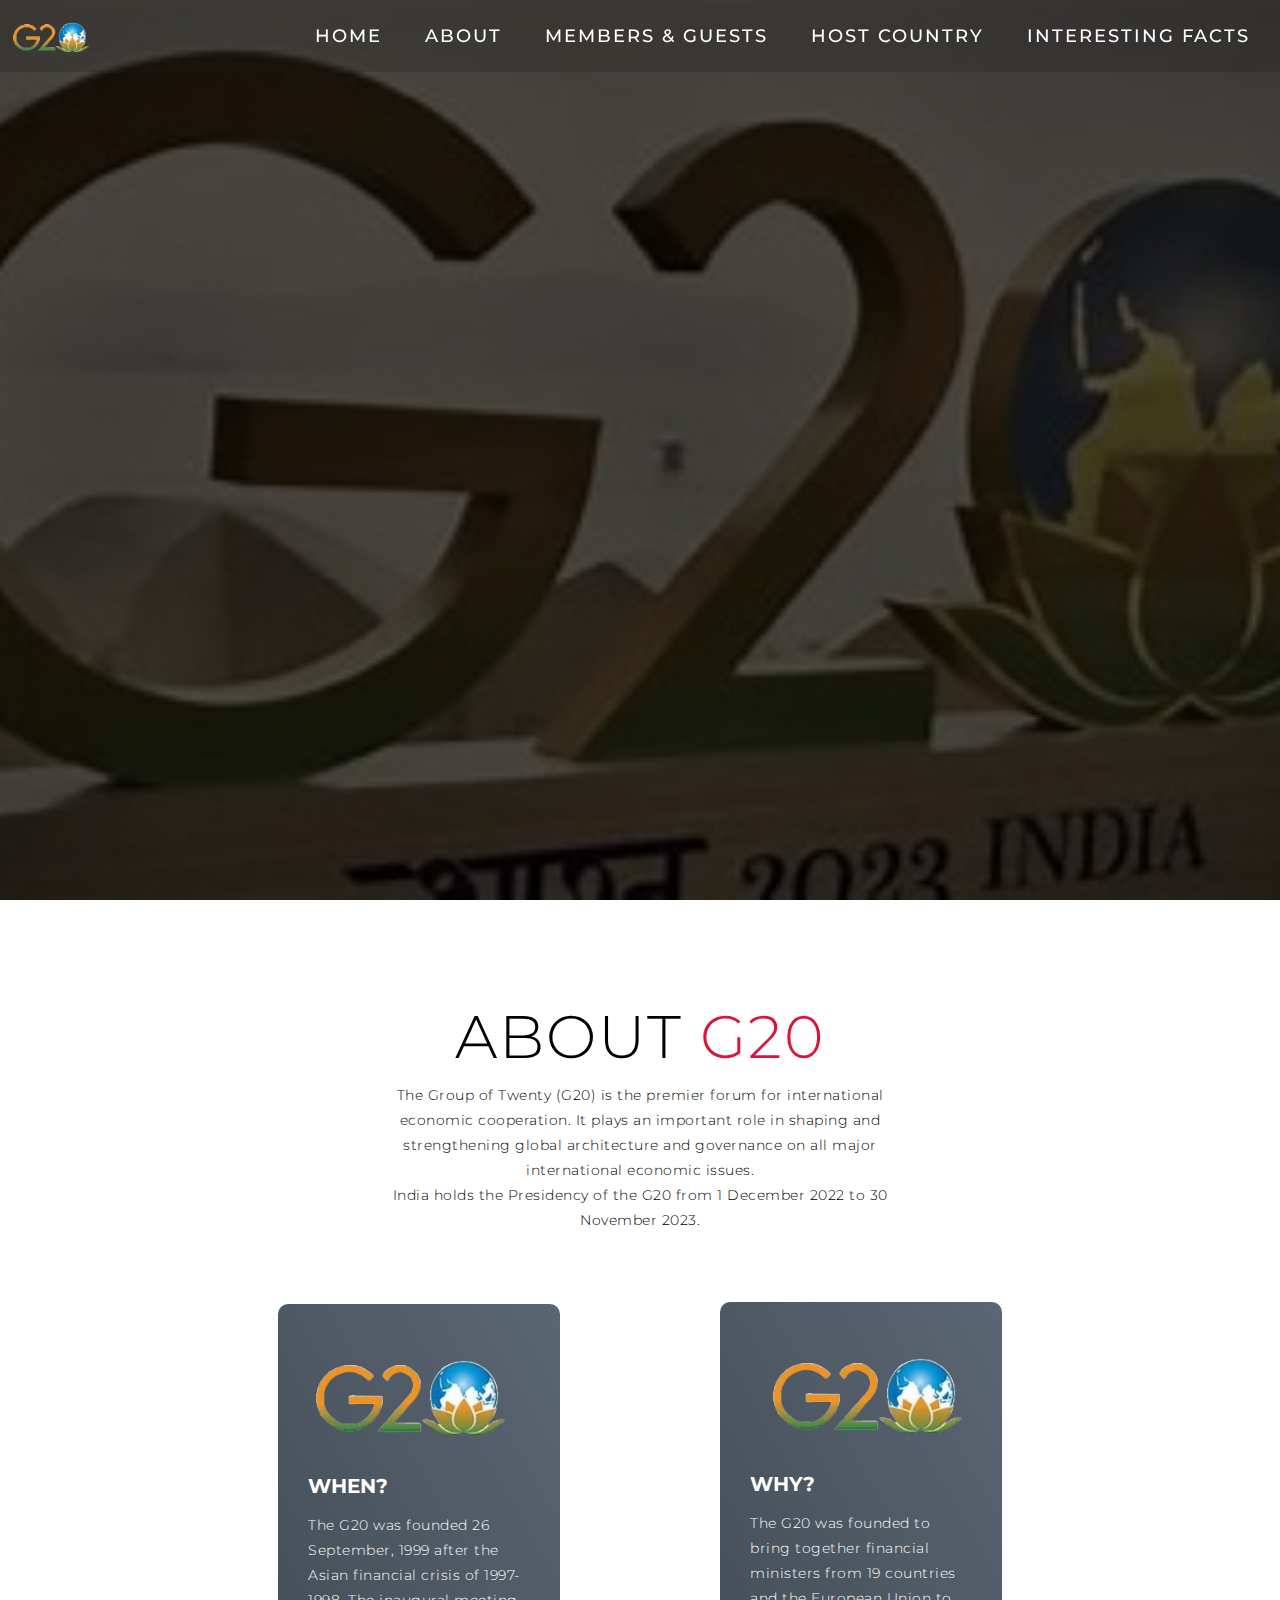
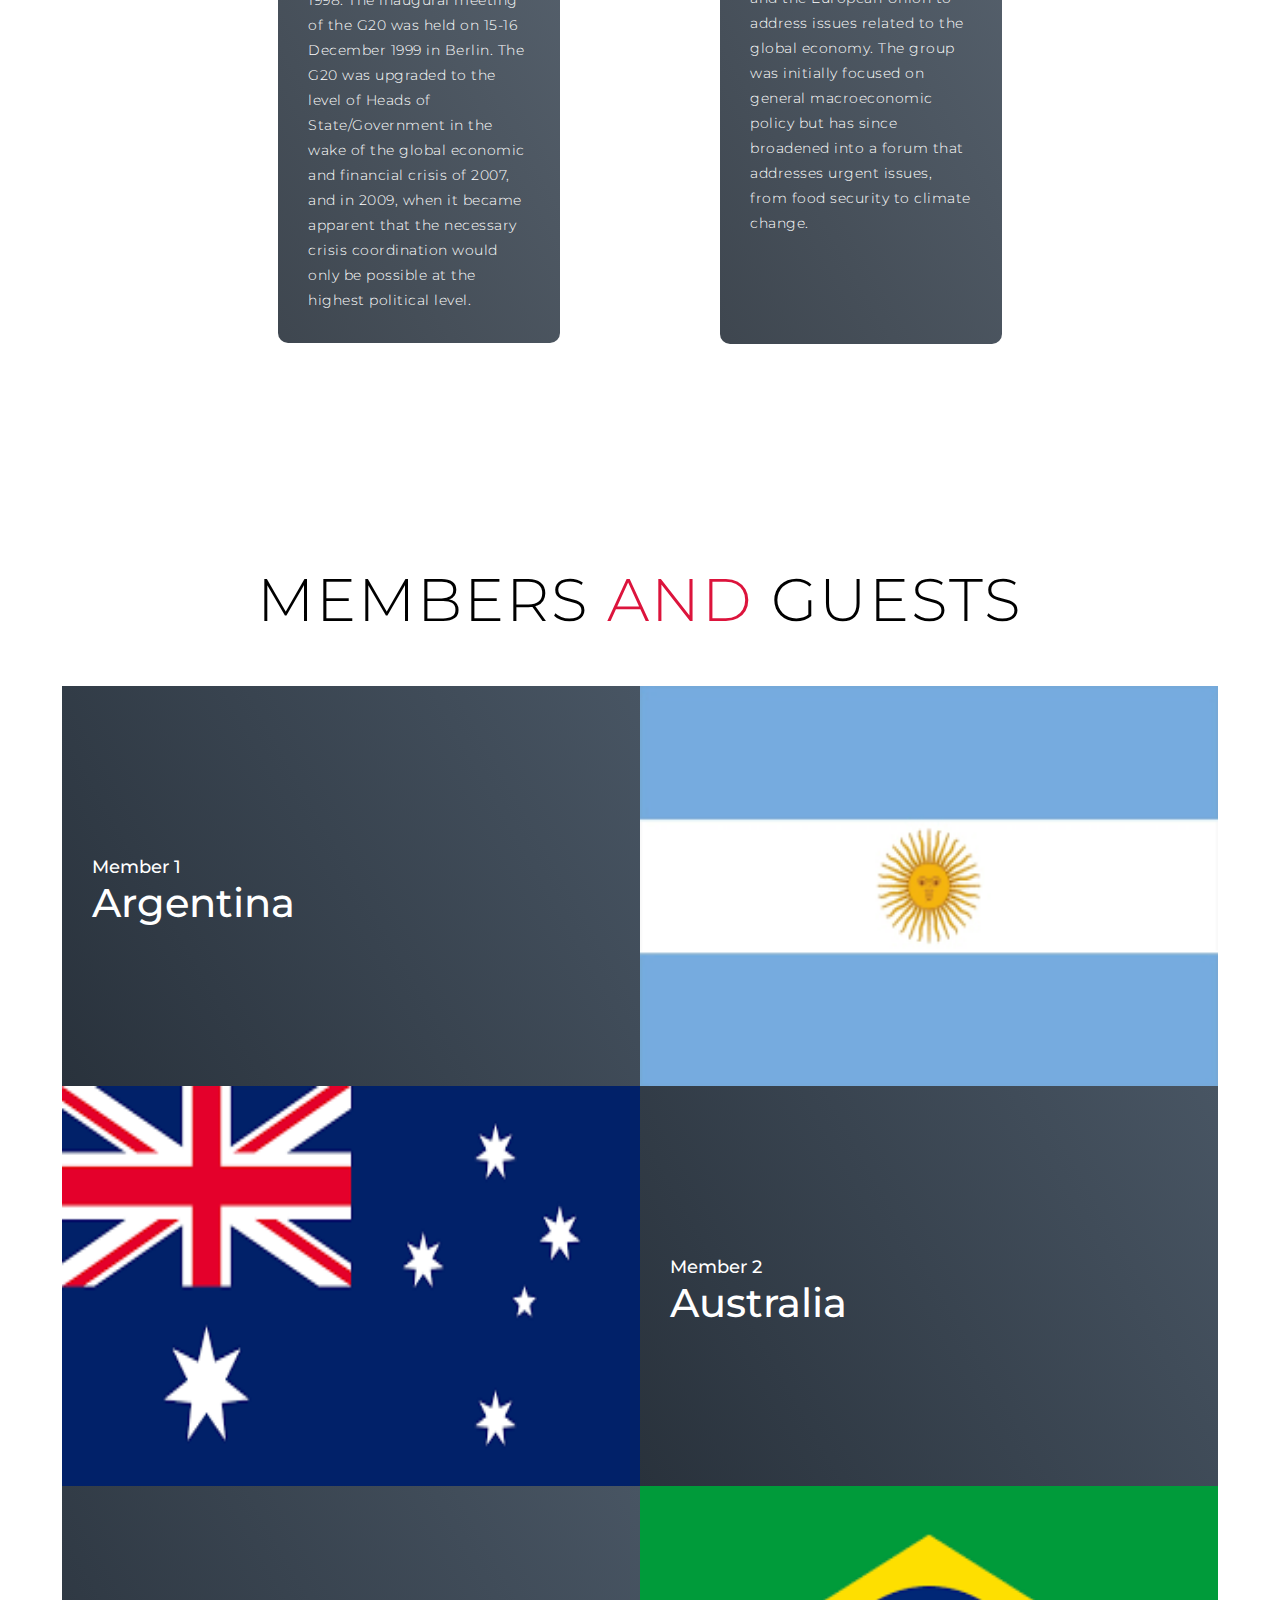
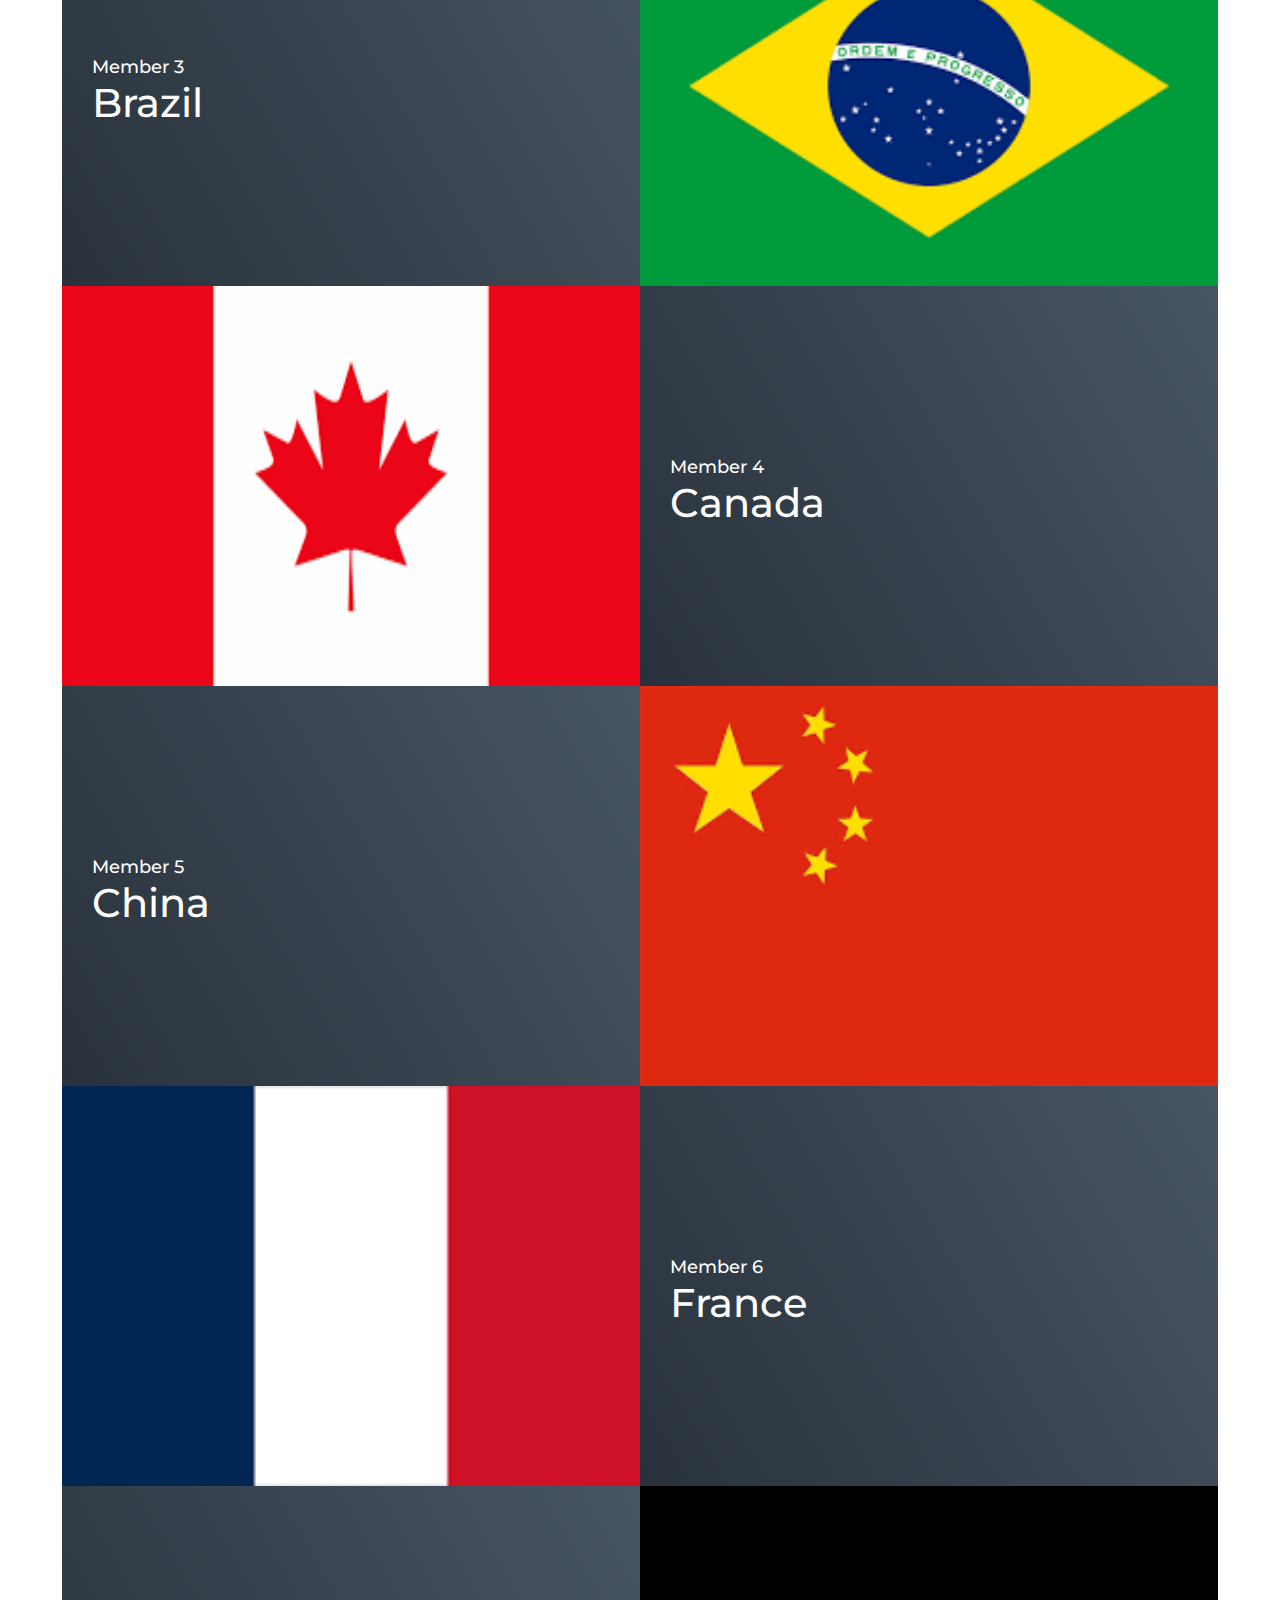
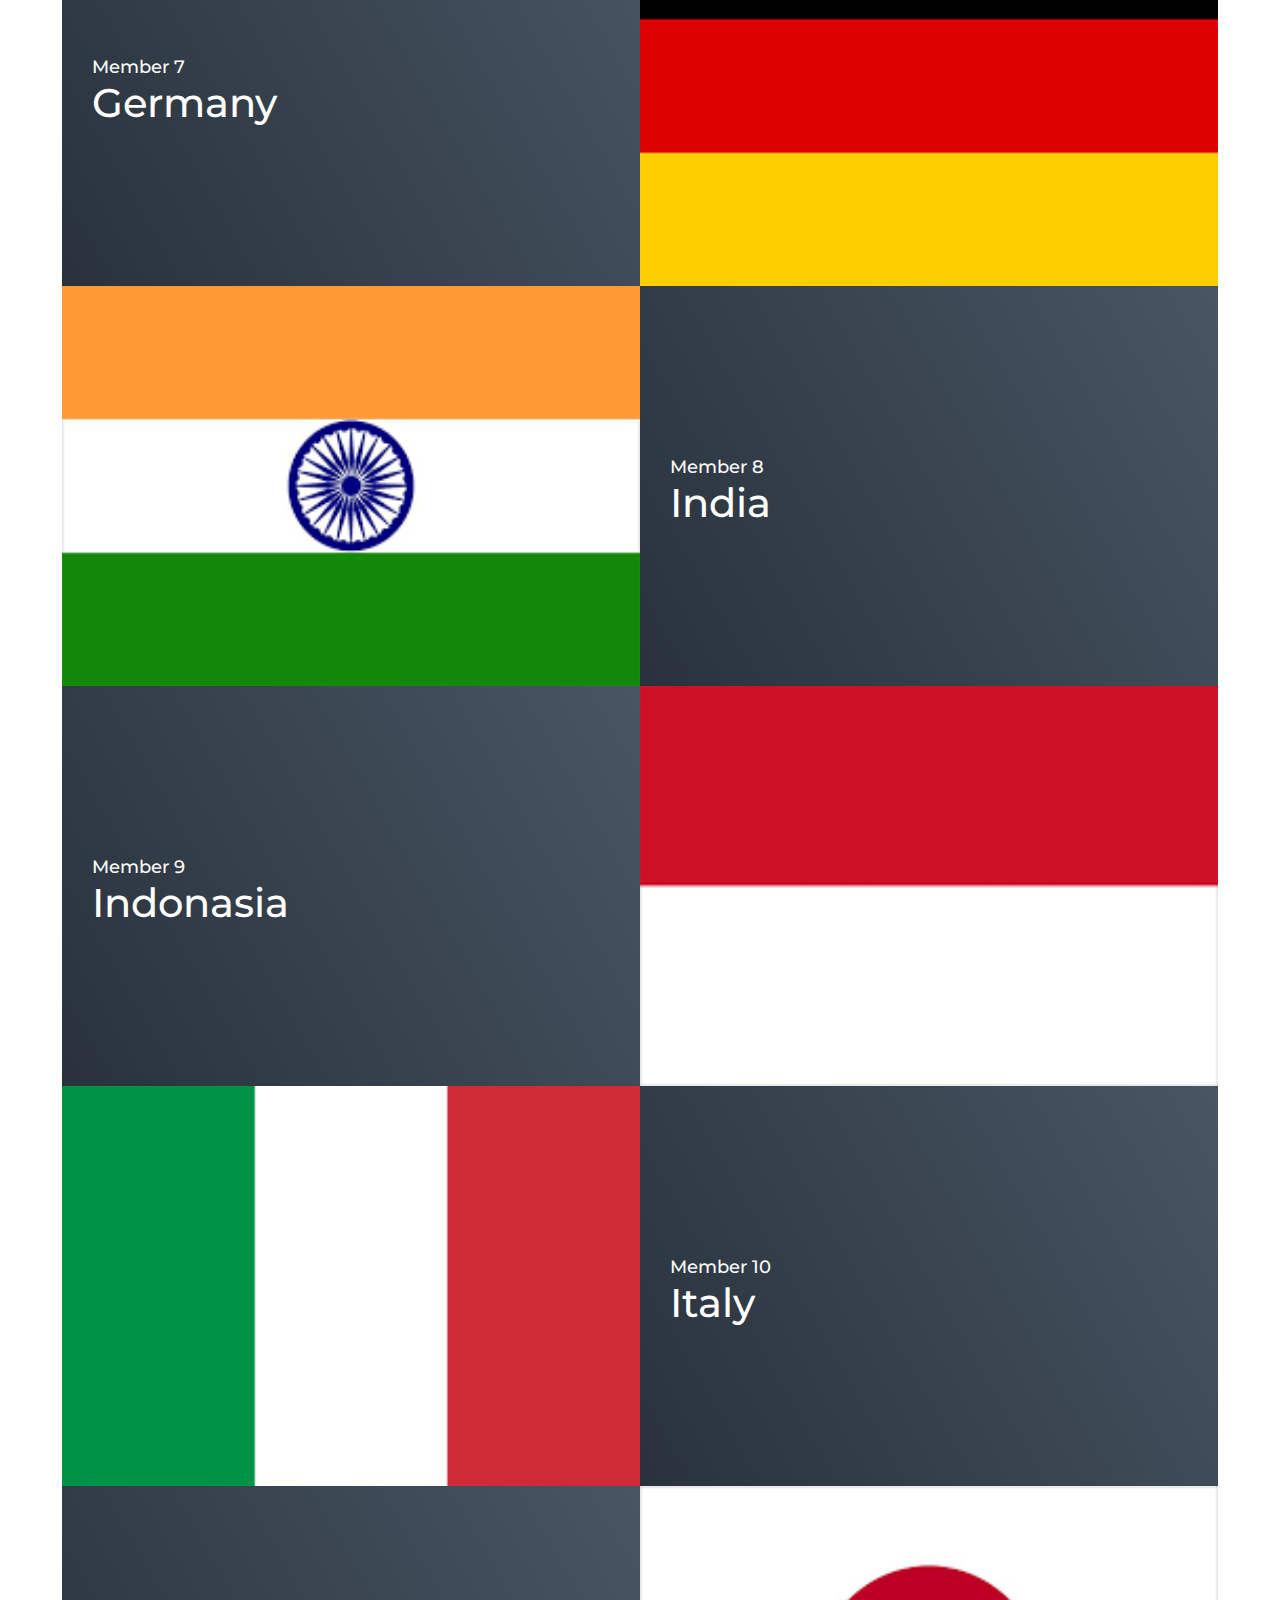
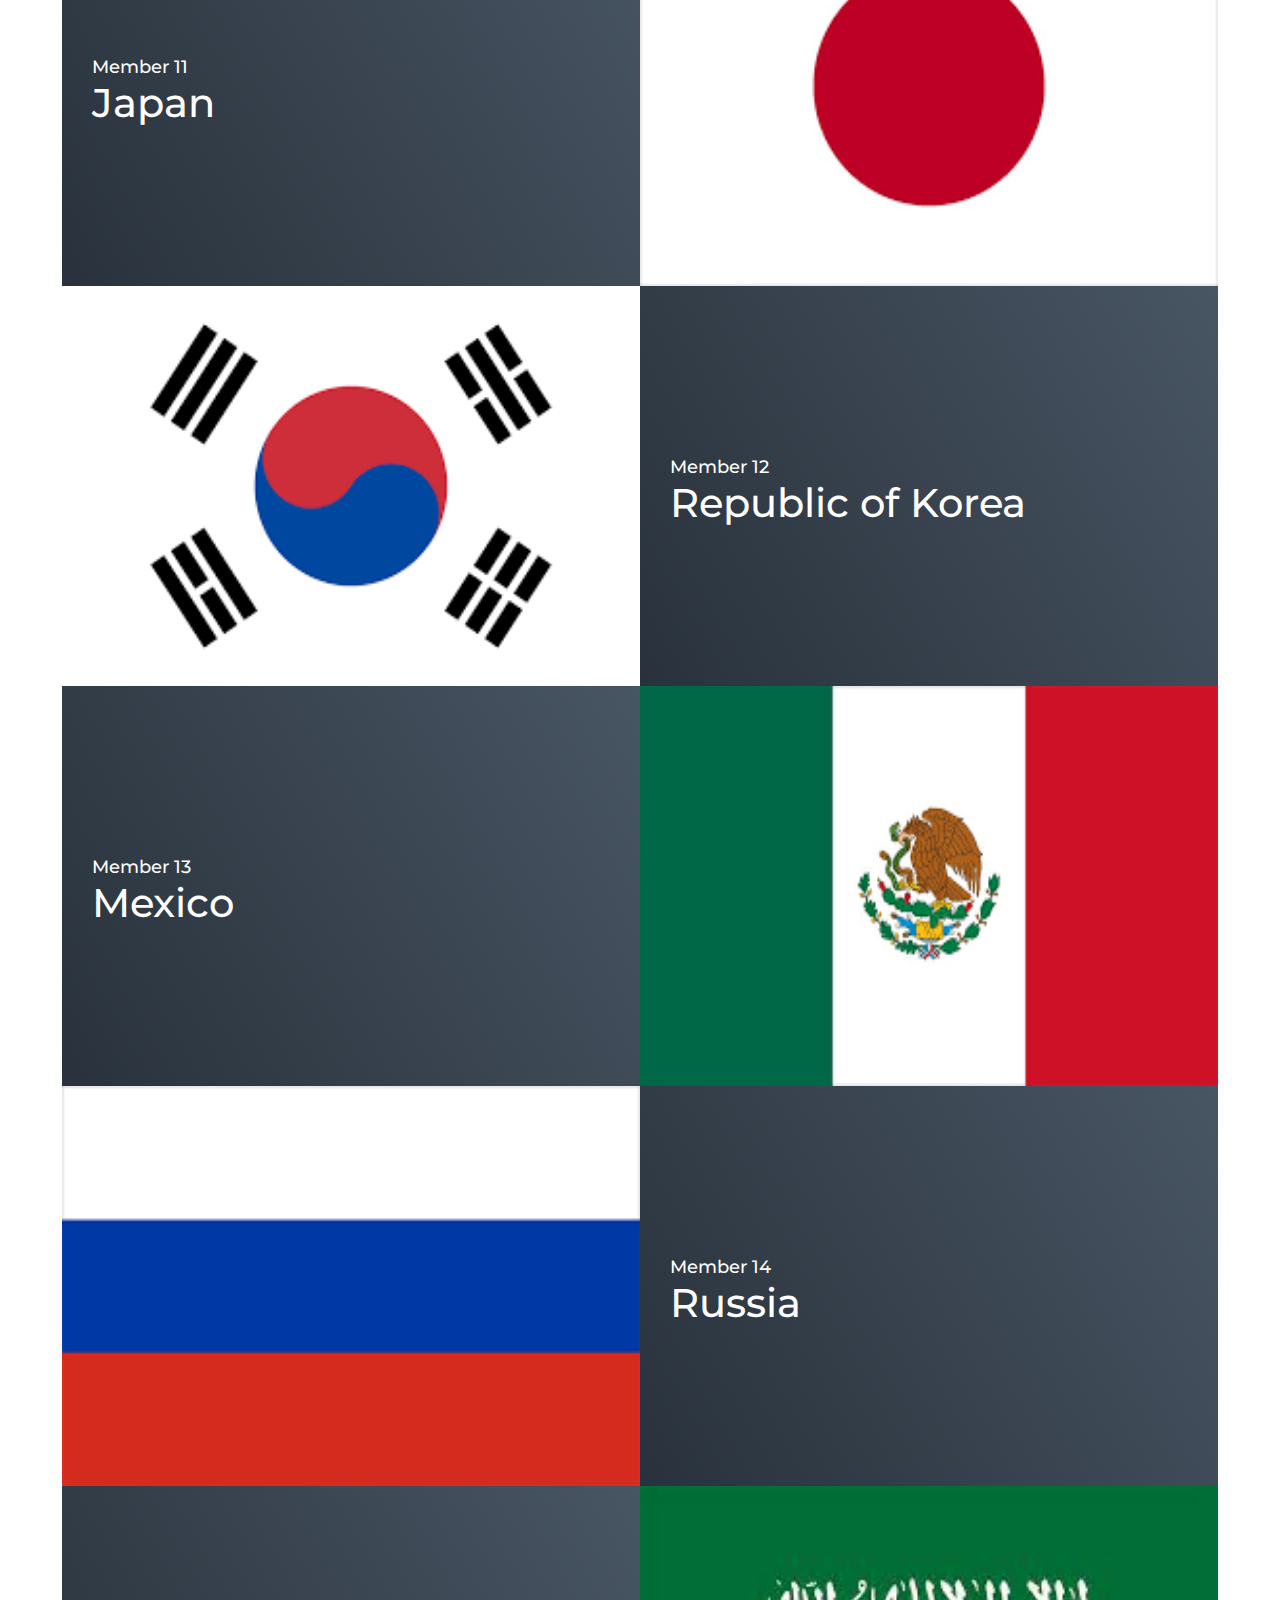
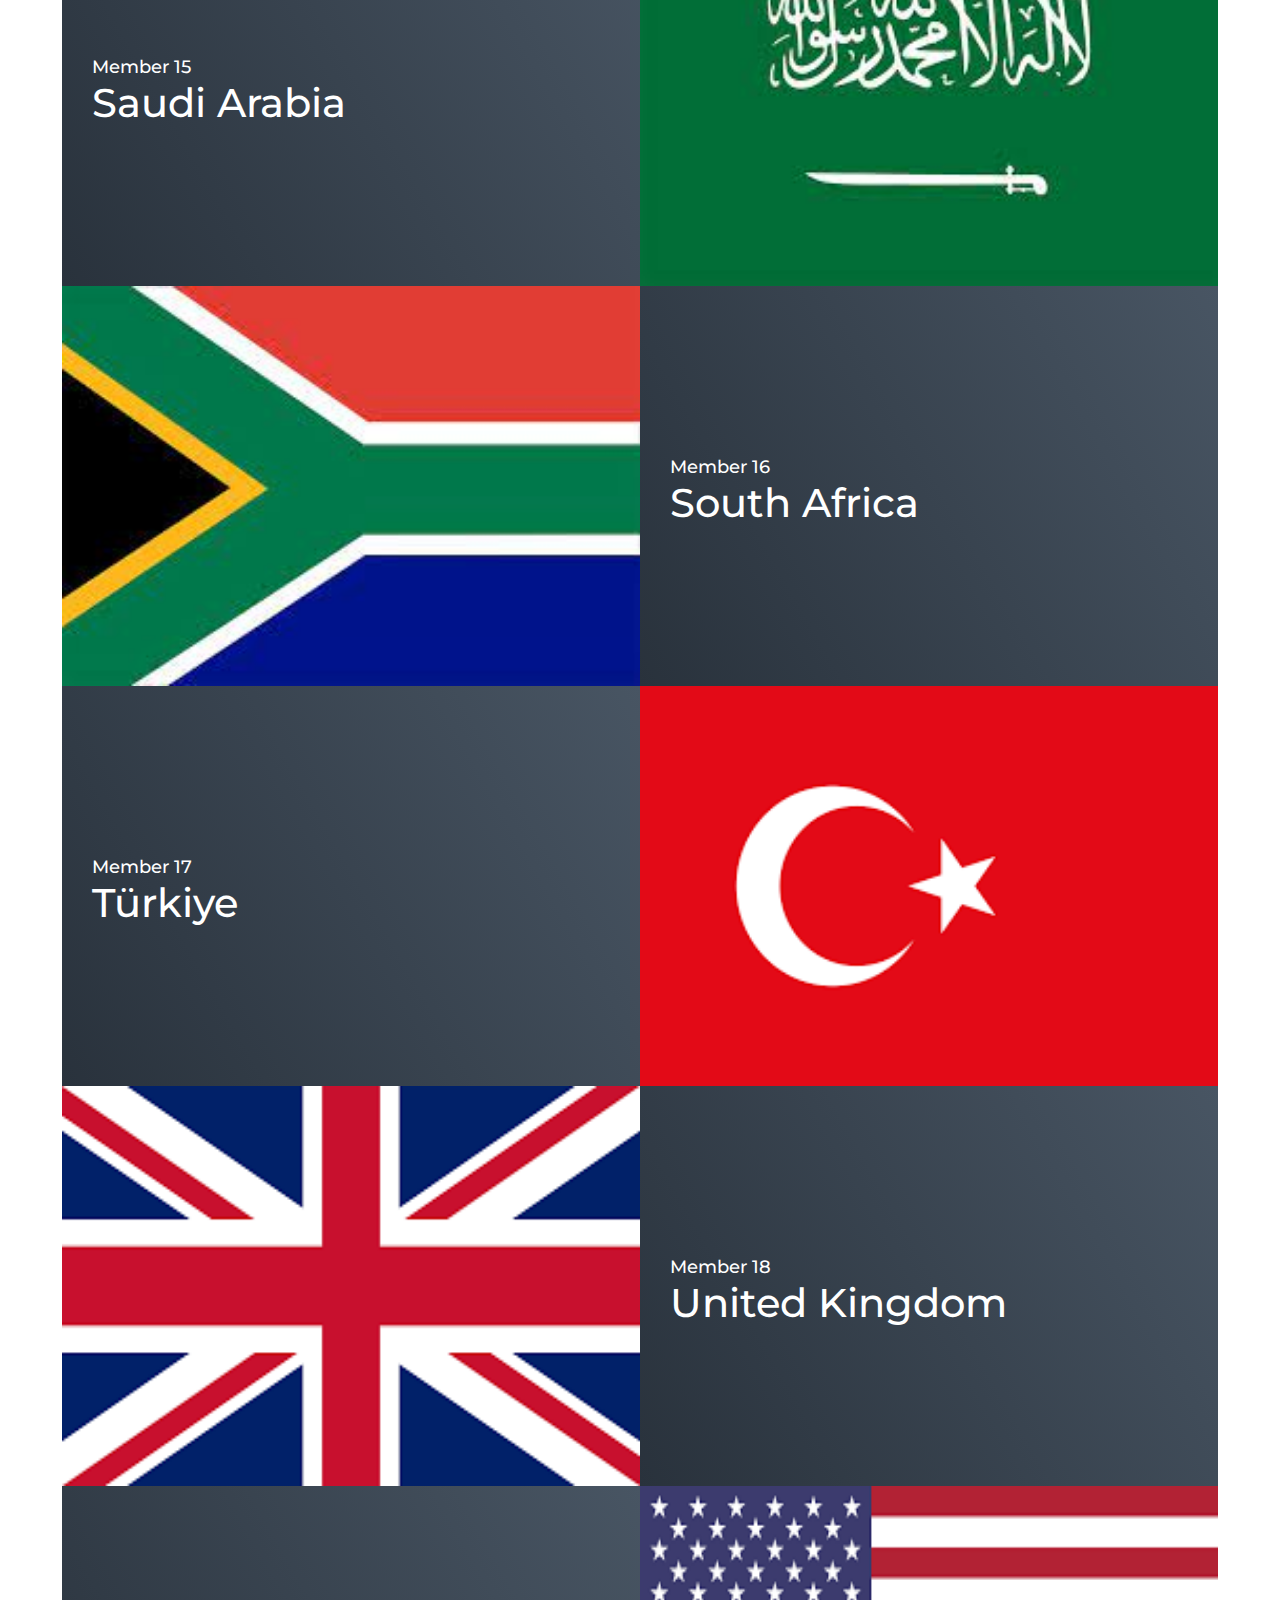
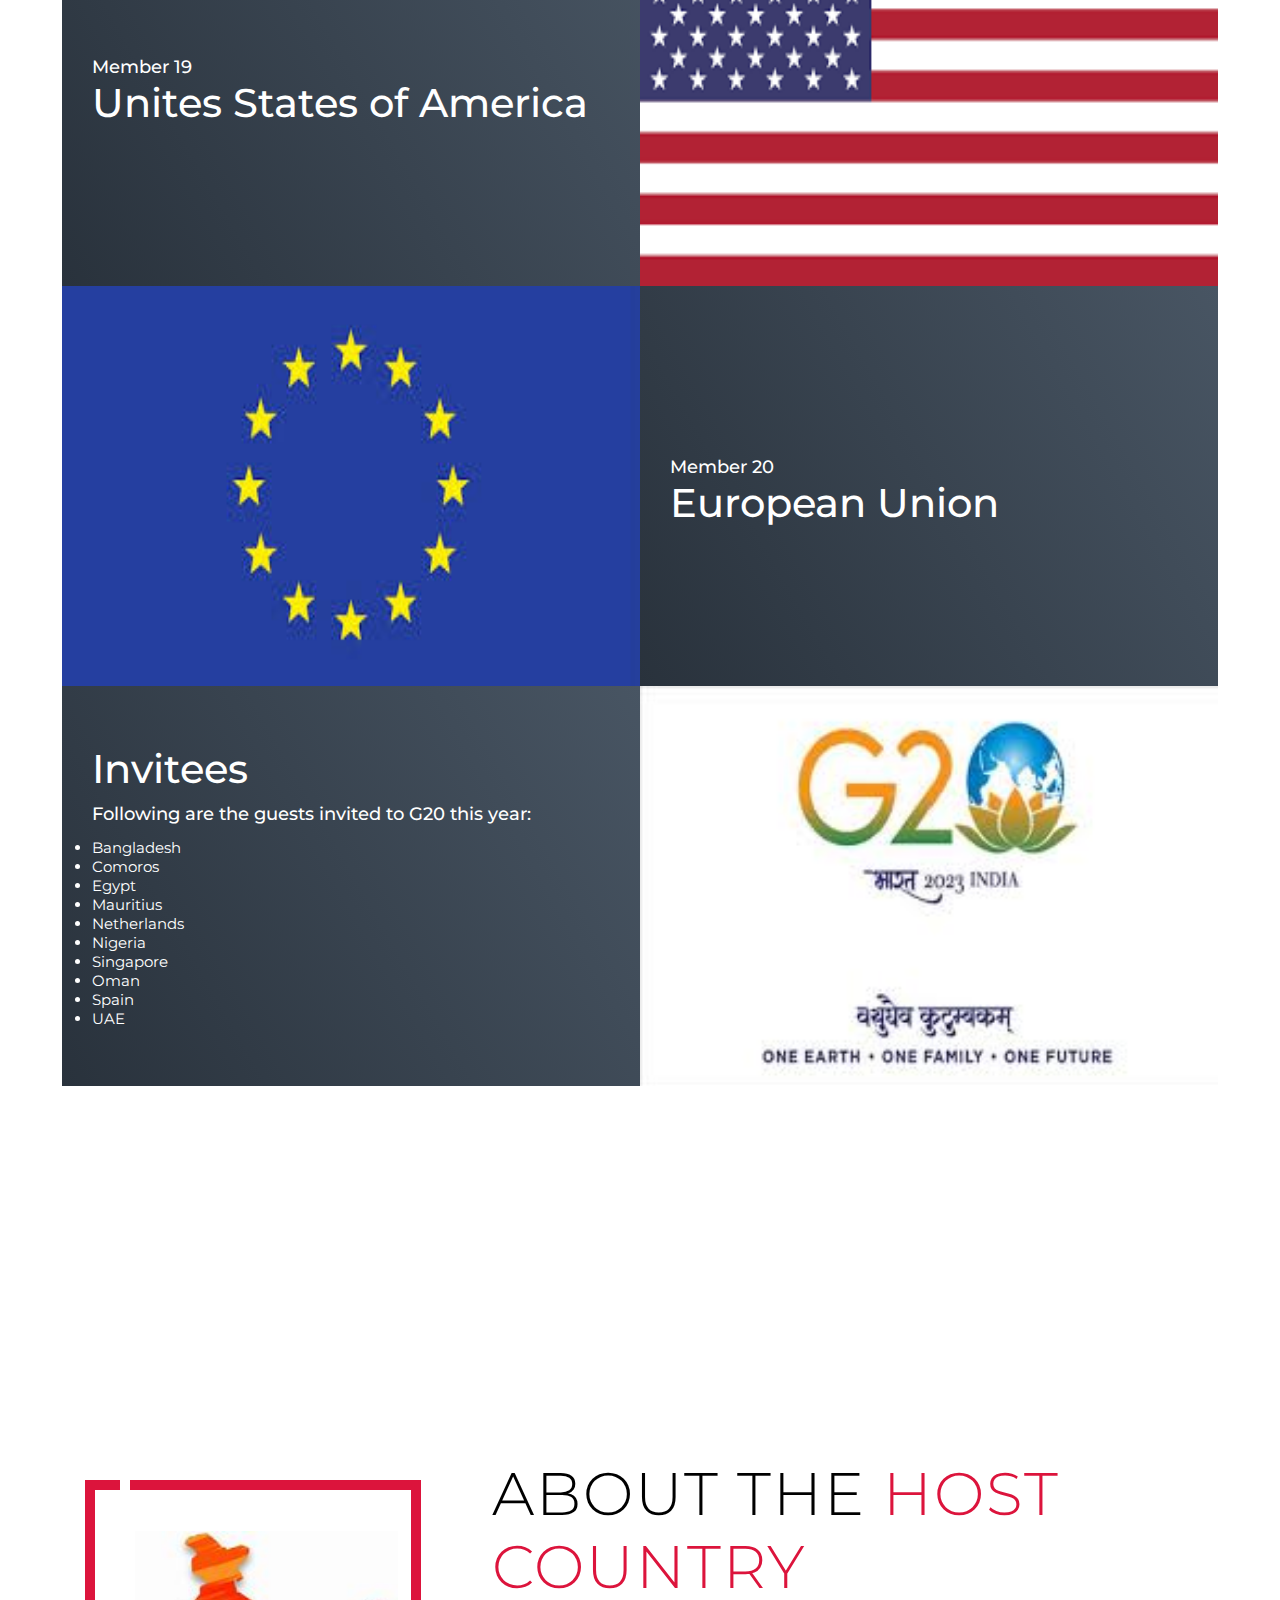
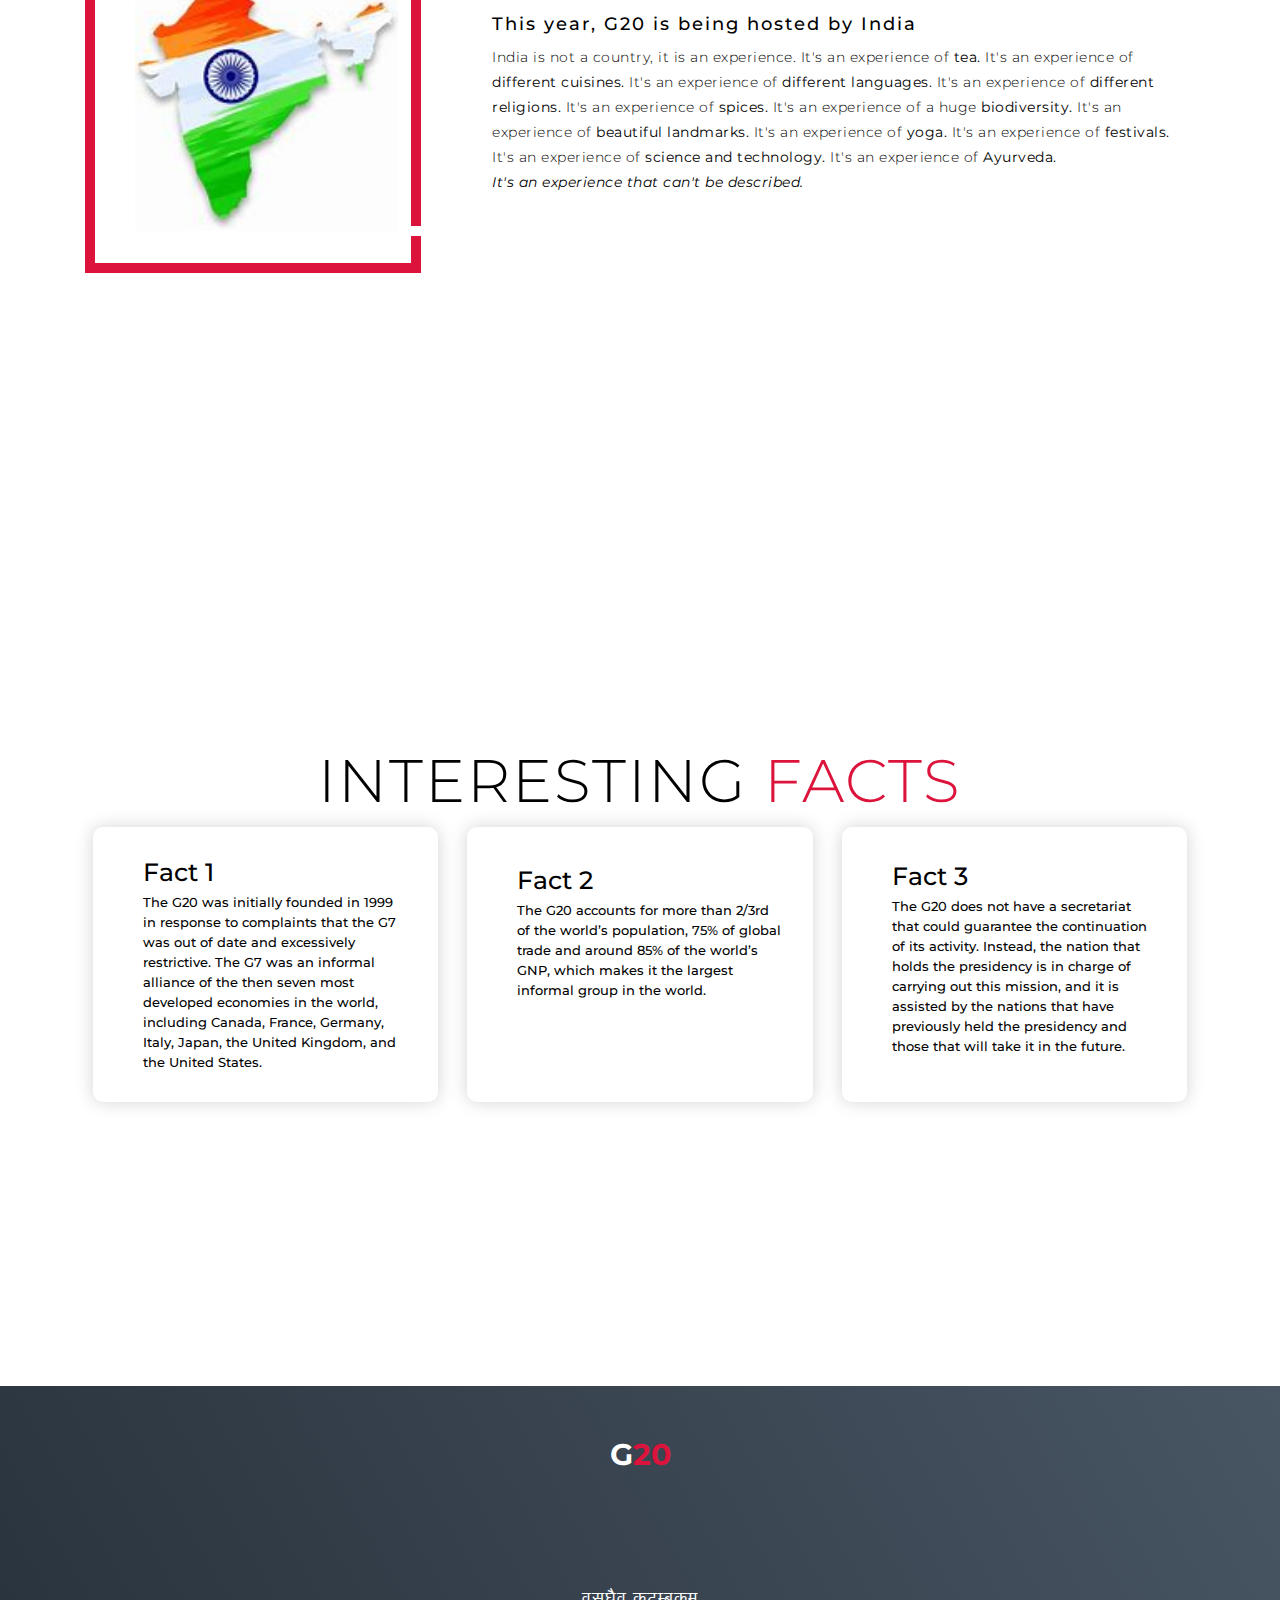
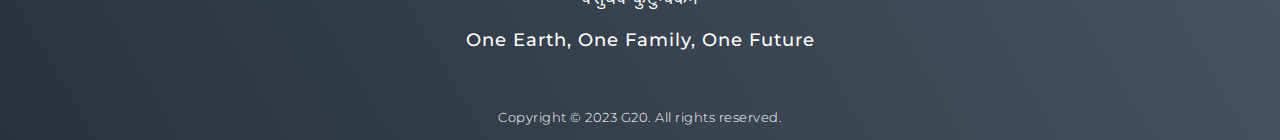
==== index.html @ d4916d3b "Update index.html" ====
<!DOCTYPE html>
<html lang="en">

<head>
  <meta charset="UTF-8">
  <meta name="viewport" content="width=device-width, initial-scale=1.0">
  <link rel="stylesheet" href="style.css">
  <title>About G20</title>
  <link rel="js" href="app.js">
  <link rel="icon" href="g20.png">
</head>

<body>
  <section id="header">
    <div class="header container">
      <div class="nav-bar">
        <div class="brand">
          <a href="#hero">
            <img src="g20.png" alt="g20" class="g20">
          </a>
        </div>
        <div class="nav-list">
          <div class="hamburger">
            <div class="bar"></div>
          </div>
          <ul>
            <li><a href="#hero" data-after="Home">Home</a></li>
            <li><a href="#services" data-after="Service">About</a></li>
            <li><a href="#projects" data-after="Projects">Members & Guests</a></li>
            <li><a href="#about" data-after="About">Host Country</a></li>
            <li><a href="#contact" data-after="Contact">Interesting Facts</a></li>
          </ul>
        </div>
      </div>
    </div>
  </section>



  <section id="hero">
    <div class="hero container">
      <div>
        <h1><img src="g20.png" alt="" id="g20_2"> <span></span></h1>
        <h1>One Earth  <span></span></h1>
        <h1>One Family <span></span></h1>
        <h1>One Future <span></span></h1>
      </div>
    </div>
  </section>
  

  <section id="services">
    <div class="services container">
      <div class="service-top">
        <h1 class="section-title">About <span>G20</span></h1>
        <p>The Group of Twenty (G20) is the premier forum for international economic cooperation. It plays an important role in shaping and strengthening global architecture and governance on all major international economic issues. <br>
          India holds the Presidency of the G20 from 1 December 2022 to 30 November 2023.
          </p>
      </div>
      <div class="service-bottom">
        <div class="service-item" style="margin-right: 80px;">
          <div class="icon"><img src="g20.png" width="200px" style="margin-right: 15px;"/></div>
          <h2>When?</h2>
          <p>The G20 was founded 26 September, 1999 after the Asian financial crisis of 1997-1998. The inaugural meeting of the G20 was held on 15-16 December 1999 in Berlin. The G20 was upgraded to the level of Heads of State/Government in the wake of the global 
            economic and financial crisis of 2007, and in 2009, when it became apparent that the 
            necessary crisis coordination would only be possible at the highest political level.</p>
        </div>
        <div class="service-item" style="margin-left: 80px;">
          <div class="icon"><img src="g20.png" width="200px" style="margin-left: 15px;"/></div>
          <h2>Why?</h2>
          <p>The G20 was founded to bring together financial ministers from 19 countries and the European Union to address issues related to the global economy. The group was initially focused on general macroeconomic policy but has since broadened into a forum that addresses urgent issues, from food security to climate change.</p>
          <br><br><br><br><br><br>
        </div>
      </div>
    </div>
  </section>

 
  <section id="projects">
    <div class="projects container">
      <div class="projects-header">
        <h1 class="section-title">Members <span>and</span> Guests</h1>
      </div>
      <div class="all-projects">
        <div class="project-item">
          <div class="project-info">
            <h2>Member 1</h2>
            <h1>Argentina</h1>
          </div>
          <div class="project-img">
            <img src="flag_argentina.png" alt="Flag of Argentina" width="600cm" height="400cm" style="padding-right: 22px;">
          </div>
        </div>
        <div class="project-item">
          <div class="project-info">
            <h2>Member 2</h2>
            <h1>Australia</h1>
          </div>
          <div class="project-img">
            <img src="flag_australia.png" alt="Flag of Australia" width="600cm" height="400cm" style="padding-right: 22px;">
          </div>
        </div>
        <div class="project-item">
          <div class="project-info">
            <h2>Member 3</h2>
            <h1>Brazil</h1>
          </div>
          <div class="project-img">
            <img src="flag_brazil.png" alt="Flag of Brazil" width="600cm" height="400cm" style="padding-right: 22px;">
          </div>
        </div>
        <div class="project-item">
          <div class="project-info">
            <h2>Member 4</h2>
            <h1>Canada</h1>
          </div>
          <div class="project-img">
            <img src="flag_canada.png" alt="Flag of Canada" width="600cm" height="400cm" style="padding-right: 22px;">
          </div>
        </div>
        <div class="project-item">
          <div class="project-info">
            <h2>Member 5</h2>
            <h1>China</h1>
          </div>
          <div class="project-img">
            <img src="flag_china.png" alt="Flag of China" width="600cm" height="400cm" style="padding-right: 22px;">
          </div>
        </div>
        <div class="project-item">
          <div class="project-info">
            <h2>Member 6</h2>
            <h1>France</h1>
            </div>
          <div class="project-img">
            <img src="flag_france.png" alt="Flag of France" width="600cm" height="400cm" style="padding-right: 22px;">
          </div>
        </div>
        <div class="project-item">
          <div class="project-info">
            <h2>Member 7</h2>
            <h1>Germany</h1>
          </div>
          <div class="project-img">
            <img src="flag_germany.png" alt="Flag of Germany" width="600cm" height="400cm" style="padding-right: 22px;">
          </div>
        </div>
        <div class="project-item">
          <div class="project-info">
            <h2>Member 8</h2>
            <h1>India</h1>
          </div>
          <div class="project-img">
            <img src="flag_india.png" alt="Flag of India" width="600cm" height="400cm" style="padding-right: 22px;">
          </div>
        </div>
        <div class="project-item">
          <div class="project-info">
            <h2>Member 9</h2>
            <h1>Indonasia</h1>
          </div>
          <div class="project-img">
            <img src="flag_indonasia.png" alt="Flag of Indonasia" width="600cm" height="400cm" style="padding-right: 22px;">
          </div>
        </div>
        <div class="project-item">
          <div class="project-info">
            <h2>Member 10</h2>
            <h1>Italy</h1>
          </div>
          <div class="project-img">
            <img src="flag_italy.png" alt="Flag of Italy" width="600cm" height="400cm" style="padding-right: 22px;">
          </div>
        </div>
        <div class="project-item">
          <div class="project-info">
            <h2>Member 11</h2>
            <h1>Japan</h1>
            </div>
          <div class="project-img">
            <img src="flag_japan.png" alt="Flag of Japan" width="600cm" height="400cm" style="padding-right: 22px;">
          </div>
        </div>
        <div class="project-item">
          <div class="project-info">
            <h2>Member 12</h2>
            <h1>Republic of Korea</h1>
          </div>
          <div class="project-img">
            <img src="flag_korea.png" alt="Flag of Republic of Korea" width="600cm" height="400cm" style="padding-right: 22px;">
          </div>
        </div>
        <div class="project-item">
          <div class="project-info">
            <h2>Member 13</h2>
            <h1>Mexico</h1>
          </div>
          <div class="project-img">
            <img src="flag_mexico.png" alt="Flag of Mexico" width="600cm" height="400cm" style="padding-right: 22px;">
          </div>
        </div>
        <div class="project-item">
          <div class="project-info">
            <h2>Member 14</h2>
            <h1>Russia</h1>
          </div>
          <div class="project-img">
            <img src="flag_russia.png" alt="Flag of Russia" width="600cm" height="400cm" style="padding-right: 22px;">
          </div>
        </div>
        <div class="project-item">
          <div class="project-info">
            <h2>Member 15</h2>
            <h1>Saudi Arabia</h1>
          </div>
          <div class="project-img">
            <img src="flag_saudi.jpg" alt="Flag of Saudi Arabia" width="600cm" height="400cm" style="padding-right: 22px;">
          </div>
        </div>
        <div class="project-item">
          <div class="project-info">
            <h2>Member 16</h2>
            <h1>South Africa</h1>
          </div>
          <div class="project-img">
            <img src="flag_sa.jpg" alt="Flag of South Africa" width="600cm" height="400cm" style="padding-right: 22px;">
          </div>
        </div>
        <div class="project-item">
          <div class="project-info">
            <h2>Member 17</h2>
            <h1>Türkiye</h1>
          </div>
          <div class="project-img">
            <img src="flag_turkiye.png" alt="Flag of Türkiye" width="600cm" height="400cm" style="padding-right: 22px;">
          </div>
        </div>
        <div class="project-item">
          <div class="project-info">
            <h2>Member 18</h2>
            <h1>United Kingdom</h1>
          </div>
          <div class="project-img">
            <img src="flag_uk.png" alt="Flag of United Kingdom" width="600cm" height="400cm" style="padding-right: 22px;">
          </div>
        </div>
        <div class="project-item">
          <div class="project-info">
            <h2>Member 19</h2>
            <h1>Unites States of America</h1>
          </div>
          <div class="project-img">
            <img src="flag_us.png" alt="Flag of United States of America" width="600cm" height="400cm" style="padding-right: 22px;">
          </div>
        </div>
        <div class="project-item">
          <div class="project-info">
            <h2>Member 20</h2>
            <h1>European Union</h1>
          </div>
          <div class="project-img">
            <img src="flag_eu.jpg" alt="Flag of European Union" width="600cm" height="400cm" style="padding-right: 22px;">
          </div>
        </div>
        <div class="project-item">
          <div class="project-info">
            <h1>Invitees</h1>
            <h2 class="guests_heading">Following are the guests invited to G20 this year:</h2>
            <br>
            <ul class="guests" type="bubbles">
              <li>Bangladesh</li>
              <li>Comoros</li>
              <li>Egypt</li>
              <li>Mauritius</li>
              <li>Netherlands</li>
              <li>Nigeria</li>
              <li>Singapore</li>
              <li>Oman</li>
              <li>Spain</li>
              <li>UAE</li>
            </ul>
          </div>
          <div class="project-img">
            <img src="g20_logo.jpg" alt="G20" width="600cm" height="405cm">
          </div>
        </div>



      </div>
    </div>
  </section>
 


  <section id="about">
    <div class="about container">
      <div class="col-left">
        <div class="about-img">
          <img src="india.jpg" alt="img" height="300px" style="margin-right: 50px; margin-top: 85px;">
        </div>
      </div>
      <div class="col-right">
        <h1 class="section-title">About the <span>host country</span></h1>
        <h2>This year, G20 is being hosted by India</h2>
        <p>India is not a country, it is an experience. It's an experience of <b>tea.</b> It's an experience of <b>different cuisines.</b> It's an experience of <b>different languages.</b> It's an experience of <b>different religions.</b> It's an experience of <b>spices.</b> It's an experience of a huge <b>biodiversity.</b> It's an experience of <b>beautiful landmarks.</b> It's an experience of <b>yoga.</b> It's an experience of <b>festivals.</b> It's an experience of <b>science and technology.</b> It's an experience of <b>Ayurveda.</b> <br><b><i>It's an experience that can't be described.</i></b></p>
      </div>
    </div>
  </section>



  <section id="contact">
    <div class="contact container">
      <div>
        <h1 class="section-title">Interesting <span>Facts</span></h1>
      </div>
      <div class="contact-items">
        <div class="contact-item">
          <div class="contact-info">
            <h1>Fact 1</h1>
            <h2>The G20 was initially founded in 1999 in response to complaints that the G7 was out of date and excessively restrictive. The G7 was an informal alliance of the then seven most developed economies in the world, including Canada, France, Germany, Italy, Japan, the United Kingdom, and the United States.</h2>
          </div>
        </div>
        <div class="contact-item">
          <div class="contact-info">
            <h1>Fact 2</h1>
            <h2>The G20 accounts for more than 2/3rd of the world’s population, 75% of global trade and around 85% of the world’s GNP, which makes it the largest informal group in the world. </h2>
            <br><br><br><br><br>
          </div>
        </div>
        <div class="contact-item">
          <div class="contact-info">
            <h1>Fact 3</h1>
            <h2>The G20 does not have a secretariat that could guarantee the continuation of its activity. Instead, the nation that holds the presidency is in charge of carrying out this mission, and it is assisted by the nations that have previously held the presidency and those that will take it in the future. </h2>
            <br>
          </div>
        </div>
        
      </div>
      <br>
      <br>
      
    </div>
  </section>



  <section id="footer">
    <div class="footer container">
      <div class="brand">
        <h1>G<span>20</span></h1>
      </div>
      <br><br><br><br><br><br><br><br>
      <h2>वसुघैव कुटुम्बकम</h2>
      <h2>One Earth, One Family, One Future</h2>
      <br><br><br>
      <p>Copyright © 2023 G20. All rights reserved.</p>
    </div>
  </section>
  <script src="./app.js"></script>

</body>

</html>
---- style.css ----
@import 'https://fonts.googleapis.com/css?family=Montserrat:300, 400, 700&display=swap';
* {
	padding: 0;
	margin: 0;
	box-sizing: border-box;
}
html {
	font-size: 10px;
	font-family: 'Montserrat', sans-serif;
	scroll-behavior: smooth;
}
a {
	text-decoration: none;
}
.container {
	min-height: 100vh;
	width: 100%;
	display: flex;
	align-items: center;
	justify-content: center;
}
.img {
	height: 100%;
	width: 100%;
	object-fit: cover;
}

.g20{
	height: 45px;
	width: 80px;
}

p {
	color: black;
	font-size: 1.4rem;
	margin-top: 5px;
	line-height: 2.5rem;
	font-weight: 300;
	letter-spacing: 0.05rem;
}
.section-title {
	font-size: 4rem;
	font-weight: 300;
	color: black;
	margin-bottom: 10px;
	text-transform: uppercase;
	letter-spacing: 0.2rem;
	text-align: center;
}
.section-title span {
	color: crimson;
}

.cta {
	display: inline-block;
	padding: 10px 30px;
	color: white;
	background-color: transparent;
	border: 2px solid crimson;
	font-size: 2rem;
	text-transform: uppercase;
	letter-spacing: 0.1rem;
	margin-top: 30px;
	transition: 0.3s ease;
	transition-property: background-color, color;
}
.cta:hover {
	color: white;
	background-color: crimson;
}
.brand h1 {
	font-size: 3rem;
	text-transform: uppercase;
	color: white;
}
.brand h1 span {
	color: crimson;
}

/* Header section */
#header {
	position: fixed;
	z-index: 1000;
	left: 0;
	top: 0;
	width: 100vw;
	height: auto;
}
#header .header {
	min-height: 8vh;
	background-color: rgba(31, 30, 30, 0.24);
	transition: 0.3s ease background-color;
}
#header .nav-bar {
	display: flex;
	align-items: center;
	justify-content: space-between;
	width: 100%;
	height: 100%;
	max-width: 1300px;
	padding: 0 10px;
}
#header .nav-list ul {
	list-style: none;
	position: absolute;
	background-color: rgb(31, 30, 30);
	width: 100vw;
	height: 100vh;
	left: 100%;
	top: 0;
	display: flex;
	flex-direction: column;
	justify-content: center;
	align-items: center;
	z-index: 1;
	overflow-x: hidden;
	transition: 0.5s ease left;
}
#header .nav-list ul.active {
	left: 0%;
}
#header .nav-list ul a {
	font-size: 2.5rem;
	font-weight: 500;
	letter-spacing: 0.2rem;
	text-decoration: none;
	color: white;
	text-transform: uppercase;
	padding: 20px;
	display: block;
}
#header .nav-list ul a::after {
	content: attr(data-after);
	position: absolute;
	top: 50%;
	left: 50%;
	transform: translate(-50%, -50%) scale(0);
	color: rgba(240, 248, 255, 0.021);
	font-size: 13rem;
	letter-spacing: 50px;
	z-index: -1;

}
#header .nav-list ul li:hover a::after {
	transform: translate(-50%, -50%) scale(1);
	letter-spacing: initial;
}
#header .nav-list ul li:hover a {
	color: crimson;
}
#header .hamburger {
	height: 60px;
	width: 60px;
	display: inline-block;
	border: 3px solid white;
	border-radius: 50%;
	position: relative;
	display: flex;
	align-items: center;
	justify-content: center;
	z-index: 100;
	cursor: pointer;
	transform: scale(0.8);
	margin-right: 20px;
}
#header .hamburger:after {
	position: absolute;
	content: '';
	height: 100%;
	width: 100%;
	border-radius: 50%;
	border: 3px solid white;
	
}
#header .hamburger .bar {
	height: 2px;
	width: 30px;
	position: relative;
	background-color: white;
	z-index: -1;
}
#header .hamburger .bar::after,
#header .hamburger .bar::before {
	content: '';
	position: absolute;
	height: 100%;
	width: 100%;
	left: 0;
	background-color: white;
	transition: 0.3s ease;
	transition-property: top, bottom;
}
#header .hamburger .bar::after {
	top: 8px;
}
#header .hamburger .bar::before {
	bottom: 8px;
}
#header .hamburger.active .bar::before {
	bottom: 0;
}
#header .hamburger.active .bar::after {
	top: 0;
}
/* End Header section */

/* Hero Section */
#g20_2{
	opacity: 0;
	width: 26.5px;
	height: 106px;
	margin-left: -6px;
}
#hero {
	background-image: url(img1.jpg);
	background-size: cover;
	background-position: top center;
	position: relative;
	z-index: 1;
}
#hero::after {
	content: '';
	position: absolute;
	left: 0;
	top: 0;
	height: 100%;
	width: 100%;
	background-color: black;
	opacity: 0.7;
	z-index: -1;
}
#hero .hero {
	max-width: 1200px;
	margin: 0 auto;
	padding: 0 50px;
	justify-content: flex-start;
}
#hero h1 {
	display: block;
	width: fit-content;
	font-size: 4rem;
	position: relative;
	color: transparent;
	animation: text_reveal 0.5s ease forwards;
	animation-delay: 1s;
}

#hero h1:nth-child(2) {
	animation: text_reveal_name 0.5s ease forwards;
	animation-delay: 2s;
}
#hero h1:nth-child(3) {
	animation-delay: 3s;
}

#hero h1:nth-child(4){
	animation: text_reveal_name2 0.5s ease forwards;
	animation-delay: 4s;
}

#blue_span{
	color: blue;
}

#hero h1 img{
	display: block;
	width: fit-content;
	font-size: 4rem;
	position: relative;
	color: transparent;
	animation: image_reveal 0.5s ease forwards;
	animation-delay: 1s;
}

#hero h1:nth-child(1) img{
	animation-delay: 1s;
}

#hero h1 span {
	position: absolute;
	top: 0;
	left: 0;
	height: 100%;
	width: 0;
	background-color: crimson;
	animation: text_reveal_box 1s ease;
	animation-delay: 0.5s;
}
#hero h1:nth-child(1) span {
	animation-delay: 0.5s;
}
#hero h1:nth-child(2) span {
	animation-delay: 1.5s;
}
#hero h1:nth-child(3) span {
	animation-delay: 2.5s;
}
#hero h1:nth-child(4) span{
	animation-delay: 3.5s;
}

/* End Hero Section */

/* Services Section */
#services .services {
	flex-direction: column;
	text-align: center;
	max-width: 1500px;
	margin: 0 auto;
	padding: 100px 0;
}
#services .service-top {
	max-width: 500px;
	margin: 0 auto;
}
#services .service-bottom {
	display: flex;
	align-items: center;
	justify-content: center;
	flex-wrap: wrap;
	margin-top: 50px;
}
#services .service-item {
	flex-basis: 80%;
	display: flex;
	align-items: flex-start;
	justify-content: center;
	flex-direction: column;
	padding: 30px;
	border-radius: 10px;
	background-size: cover;
	margin: 10px 5%;
	position: relative;
	z-index: 1;
	overflow: hidden;
}
#services .service-item::after {
	content: '';
	position: absolute;
	left: 0;
	top: 0;
	height: 100%;
	width: 100%;
	background-image: linear-gradient(60deg, #29323c 0%, #485563 100%);
	opacity: 0.9;
	z-index: -1;
}
#services .service-bottom .icon {
	height: 120px;
	width: 100px;
	margin-bottom: 20px;
}
#services .service-item h2 {
	font-size: 2rem;
	color: white;
	margin-bottom: 10px;
	text-transform: uppercase;
}
#services .service-item p {
	color: white;
	text-align: left;
}
/* End Services Section */

/* Projects section */
.guests{
	font-size: 15px;
}

.guests_heading{
	font-size: 40px;
}

#projects .projects {
	flex-direction: column;
	max-width: 1200px;
	margin: 0 auto;
	padding: 100px 0;
}
#projects .projects-header h1 {
	margin-bottom: 50px;
}
#projects .all-projects {
	display: flex;
	align-items: center;
	justify-content: center;
	flex-direction: column;
}
#projects .project-item {
	display: flex;
	align-items: center;
	justify-content: center;
	flex-direction: column;
	width: 80%;
	margin: 20px auto;
	overflow: hidden;
	border-radius: 10px;
}
#projects .project-info {
	padding: 30px;
	flex-basis: 50%;
	height: 100%;
	display: flex;
	align-items: flex-start;
	justify-content: center;
	flex-direction: column;
	background-image: linear-gradient(60deg, #29323c 0%, #485563 100%);
	color: white;
}
#projects .project-info h1 {
	font-size: 4rem;
	font-weight: 500;
}
#projects .project-info h2 {
	font-size: 1.8rem;
	font-weight: 500;
	margin-top: 10px;
}
#projects .project-info p {
	color: white;
}
#projects .project-img {
	flex-basis: 50%;
	height: 300px;
	overflow: hidden;
	position: relative;
}
#projects .project-img:after {
	content: '';
	position: absolute;
	left: 0;
	top: 0;
	height: 100%;
	width: 100%;

	opacity: 0.7;
}
#projects .project-img img {
	transition: 0.3s ease transform;
}
#projects .project-item:hover .project-img img {
	transform: scale(1.1);
}
/* End Projects section */

/* About Section */
#about .about {
	flex-direction: column-reverse;
	text-align: center;
	max-width: 1200px;
	margin: 0 auto;
	padding: 100px 20px;
}
#about .col-left {
	width: 250px;
	height: 360px;
}
#about .col-right {
	width: 100%;
}
#about .col-right h2 {
	font-size: 1.8rem;
	font-weight: 500;
	letter-spacing: 0.2rem;
	margin-bottom: 10px;
}
#about .col-right h3 {
	font-size: 1.6rem;
	font-weight: 500;
	letter-spacing: 0.2rem;
	margin-bottom: 10px;
}
#about .col-right p {
	margin-bottom: 20px;
}
#about .col-right .cta {
	color: black;
	margin-bottom: 50px;
	padding: 10px 20px;
	font-size: 2rem;
}
#about .col-left .about-img {
	height: 100%;
	width: 100%;
	position: relative;
	border: 10px solid white;
}
#about .col-left .about-img::after {
	content: '';
	position: absolute;
	left: -33px;
	top: 19px;
	height: 98%;
	width: 98%;
	border: 7px solid crimson;
	z-index: -1;
}
/* End About Section */

/* contact Section */
#contact .contact {
	flex-direction: column;
	max-width: 1200px;
	margin: 0 auto;
	width: 90%;
}
#contact .contact-items {
	/* max-width: 400px; */
	width: 100%;
}
#contact .contact-item {
	width: 80%;
	padding: 20px;
	text-align: center;
	border-radius: 10px;
	padding: 30px;
	margin: 30px;
	display: flex;
	justify-content: center;
	align-items: center;
	flex-direction: column;
	box-shadow: 0px 0px 18px 0 #0000002c;
	transition: 0.3s ease box-shadow;
}
#contact .contact-item:hover {
	box-shadow: 0px 0px 5px 0 #0000002c;
}
#contact .icon {
	height: 120px;
	width: 100px;
	margin: 0 auto;
	margin-bottom: 10px;
}
#contact .contact-info h1 {
	font-size: 2.5rem;
	font-weight: 500;
	margin-bottom: 5px;
}
#contact .contact-info h2 {
	font-size: 1.3rem;
	line-height: 2rem;
	font-weight: 500;
}
/*End contact Section */

/* Footer */
#footer {
	background-image: linear-gradient(60deg, #29323c 0%, #485563 100%);
}
#footer .footer {
	min-height: 200px;
	flex-direction: column;
	padding-top: 50px;
	padding-bottom: 10px;
}
#footer h2 {
	color: white;
	font-weight: 500;
	font-size: 1.8rem;
	letter-spacing: 0.1rem;
	margin-top: 10px;
	margin-bottom: 10px;
}
#footer .social-icon {
	display: flex;
	margin-bottom: 30px;
}
#footer .social-item {
	height: 50px;
	width: 50px;
	margin: 0 5px;
}
#footer .social-item img {
	filter: grayscale(1);
	transition: 0.3s ease filter;
}
#footer .social-item:hover img {
	filter: grayscale(0);
}
#footer p {
	color: white;
	font-size: 1.3rem;
}
/* End Footer */

/* Keyframes */
@keyframes hamburger_puls {
	0% {
		opacity: 1;
		transform: scale(1);
	}
	100% {
		opacity: 0;
		transform: scale(1.4);
	}
}
@keyframes text_reveal_box {
	50% {
		width: 100%;
		left: 0;
	}
	100% {
		width: 0;
		left: 100%;
	}
}
@keyframes text_reveal {
	100% {
		color: white;
		font-weight: 500;
	}
}

@keyframes image_reveal{
	0%{
		opacity: 0;
	}
	100%{
		opacity: 1;
	}
}

@keyframes text_reveal_name {
	100% {
		color: orangered;
		font-weight: 500;
	}
}

@keyframes text_reveal_name2 {
	100% {
		color: green;
		font-weight: 500;
	}
}
/* End Keyframes */

/* Media Query For Tablet */
@media only screen and (min-width: 768px) {
	.cta {
		font-size: 2.5rem;
		padding: 20px 60px;
	}
	h1.section-title {
		font-size: 6rem;
	}

	/* Hero */
	#hero h1 {
		font-size: 7rem;
	}
	/* End Hero */

	/* Services Section */
	#services .service-bottom .service-item {
		flex-basis: 45%;
		margin: 2.5%;
	}
	/* End Services Section */

	/* Project */
	#projects .project-item {
		flex-direction: row;
	}
	#projects .project-item:nth-child(even) {
		flex-direction: row-reverse;
	}
	#projects .project-item {
		height: 400px;
		margin: 0;
		width: 100%;
		border-radius: 0;
	}
	#projects .all-projects .project-info {
		height: 100%;
	}
	#projects .all-projects .project-img {
		height: 100%;
	}
	/* End Project */

	/* About */
	#about .about {
		flex-direction: row;
	}
	#about .col-left {
		width: 600px;
		height: 400px;
		padding-left: 60px;
	}
	#about .about .col-left .about-img::after {
		left: -45px;
		top: 34px;
		height: 98%;
		width: 98%;
		border: 10px solid crimson;
	}
	#about .col-right {
		text-align: left;
		padding: 30px;
	}
	#about .col-right h1 {
		text-align: left;
	}
	/* End About */

	/* contact  */
	#contact .contact {
		flex-direction: column;
		padding: 100px 0;
		align-items: center;
		justify-content: center;
		min-width: 20vh;
	}
	#contact .contact-items {
		width: 100%;
		display: flex;
		flex-direction: row;
		justify-content: space-evenly;
		margin: 0;
	}
	#contact .contact-item {
		width: 30%;
		margin: 0;
		flex-direction: row;
	}
	#contact .contact-item .icon {
		height: 100px;
		width: 100px;
	}
	#contact .contact-item .icon img {
		object-fit: contain;
	}
	#contact .contact-item .contact-info {
		width: 100%;
		text-align: left;
		padding-left: 20px;
	}
	
}



@media only screen and (min-width: 1200px) {
	
	#header .hamburger {
		display: none;
	}
	#header .nav-list ul {
		position: initial;
		display: block;
		height: auto;
		width: fit-content;
		background-color: transparent;
	}
	#header .nav-list ul li {
		display: inline-block;
	}
	#header .nav-list ul li a {
		font-size: 1.8rem;
	}
	#header .nav-list ul a:after {
		display: none;
	}


	#services .service-bottom .service-item {
		flex-basis: 22%;
		margin: 1.5%;
	}
}
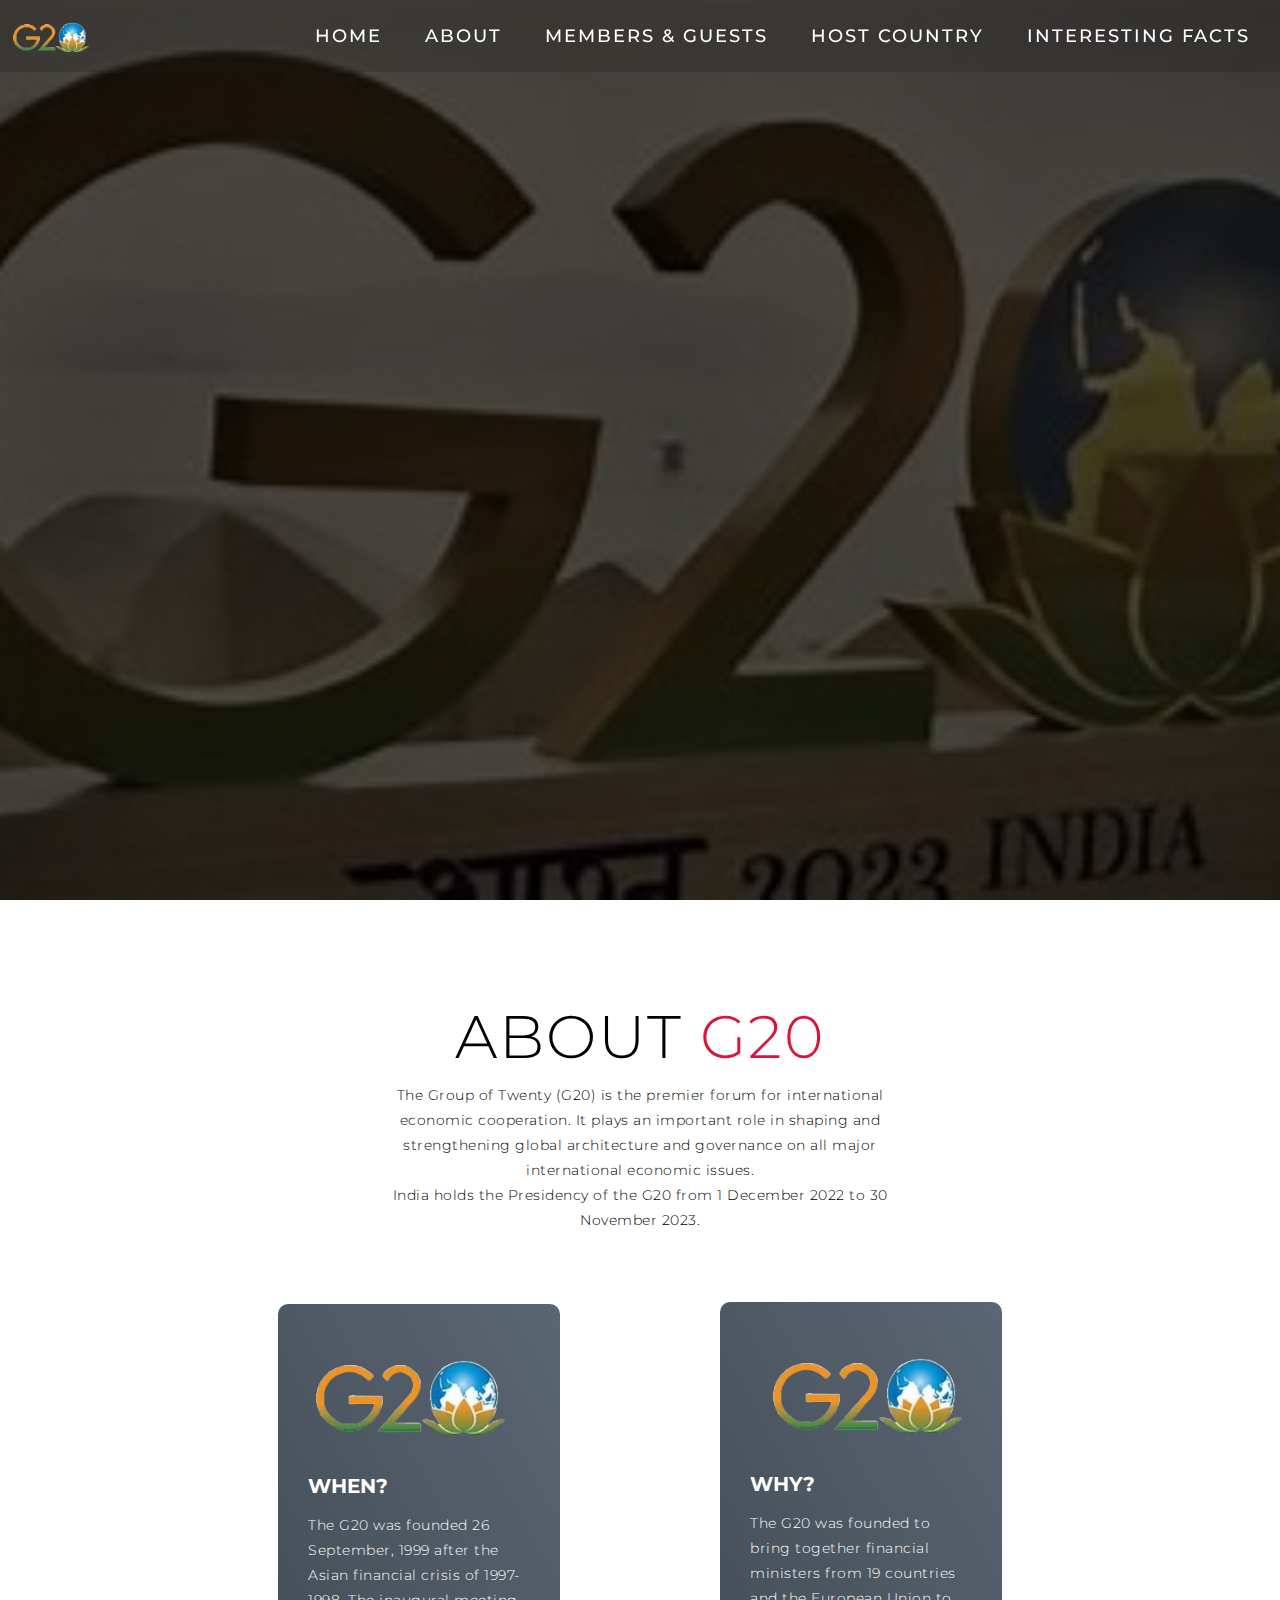
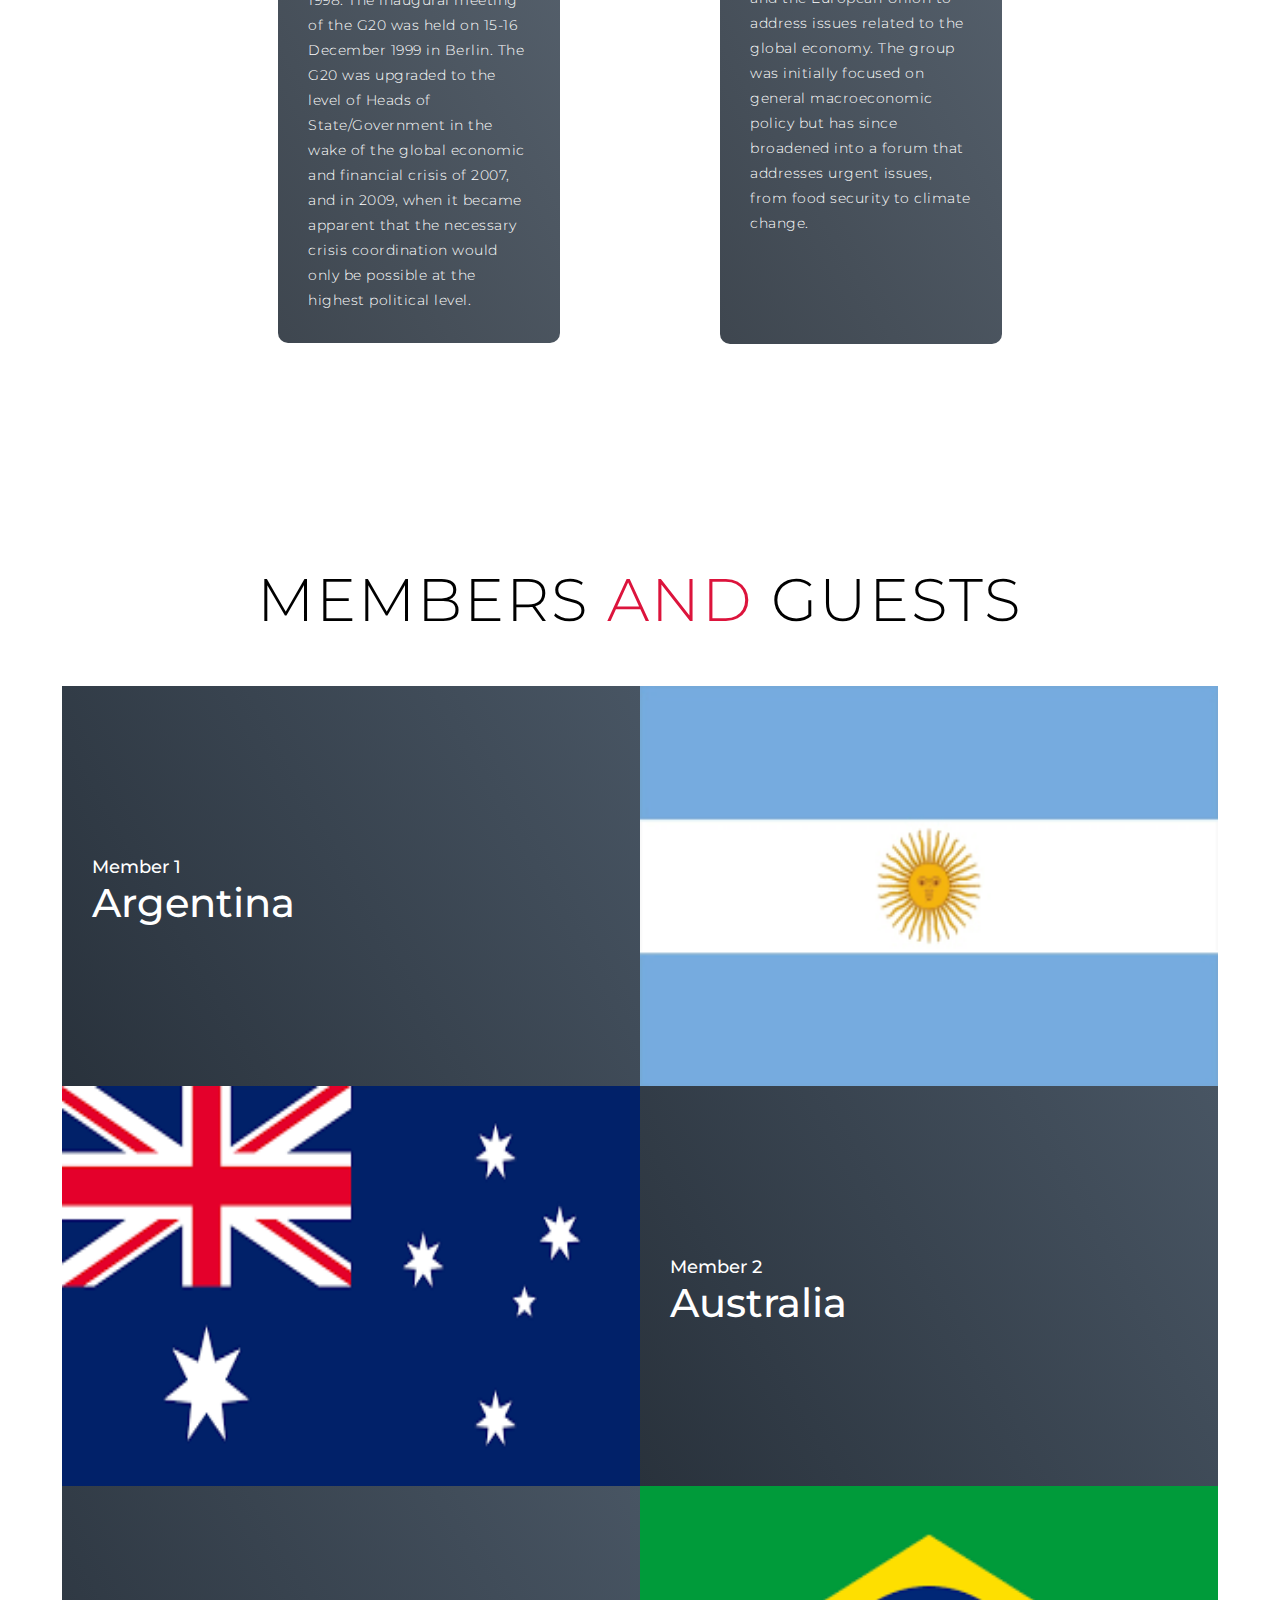
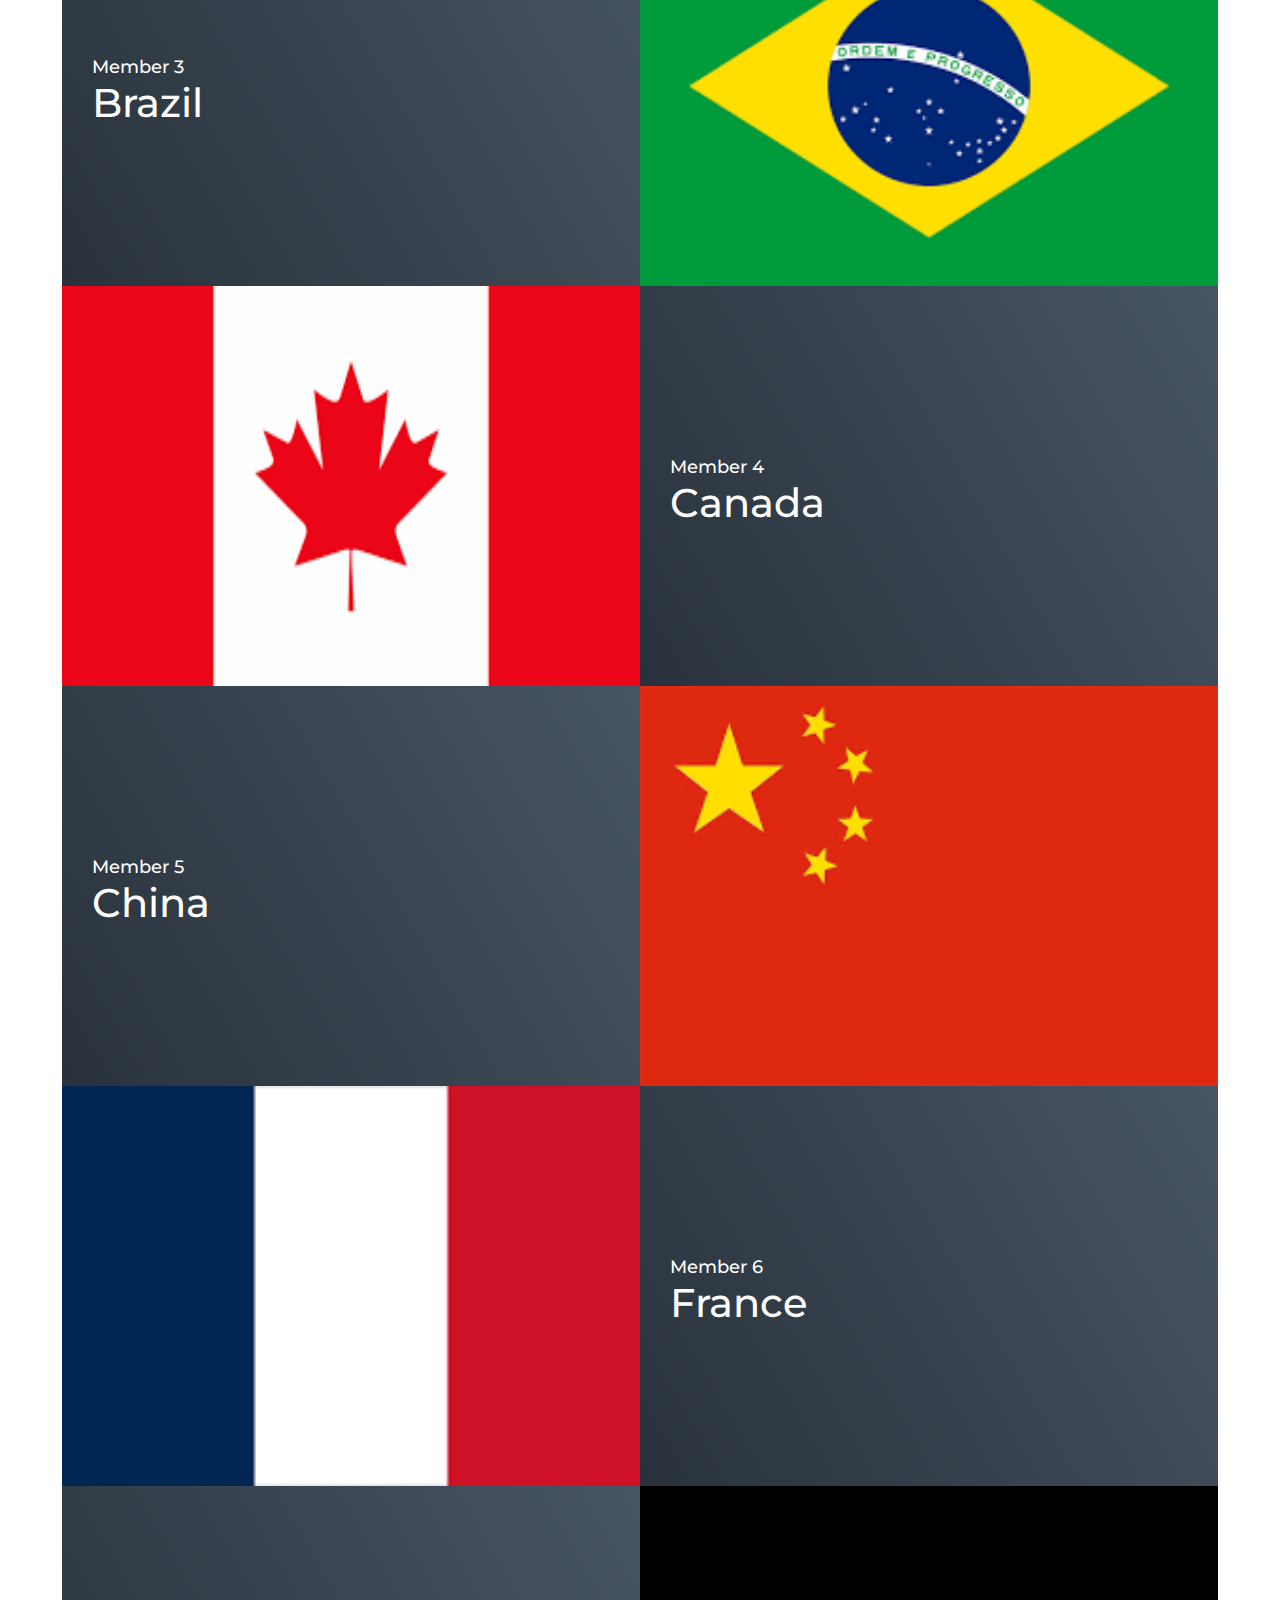
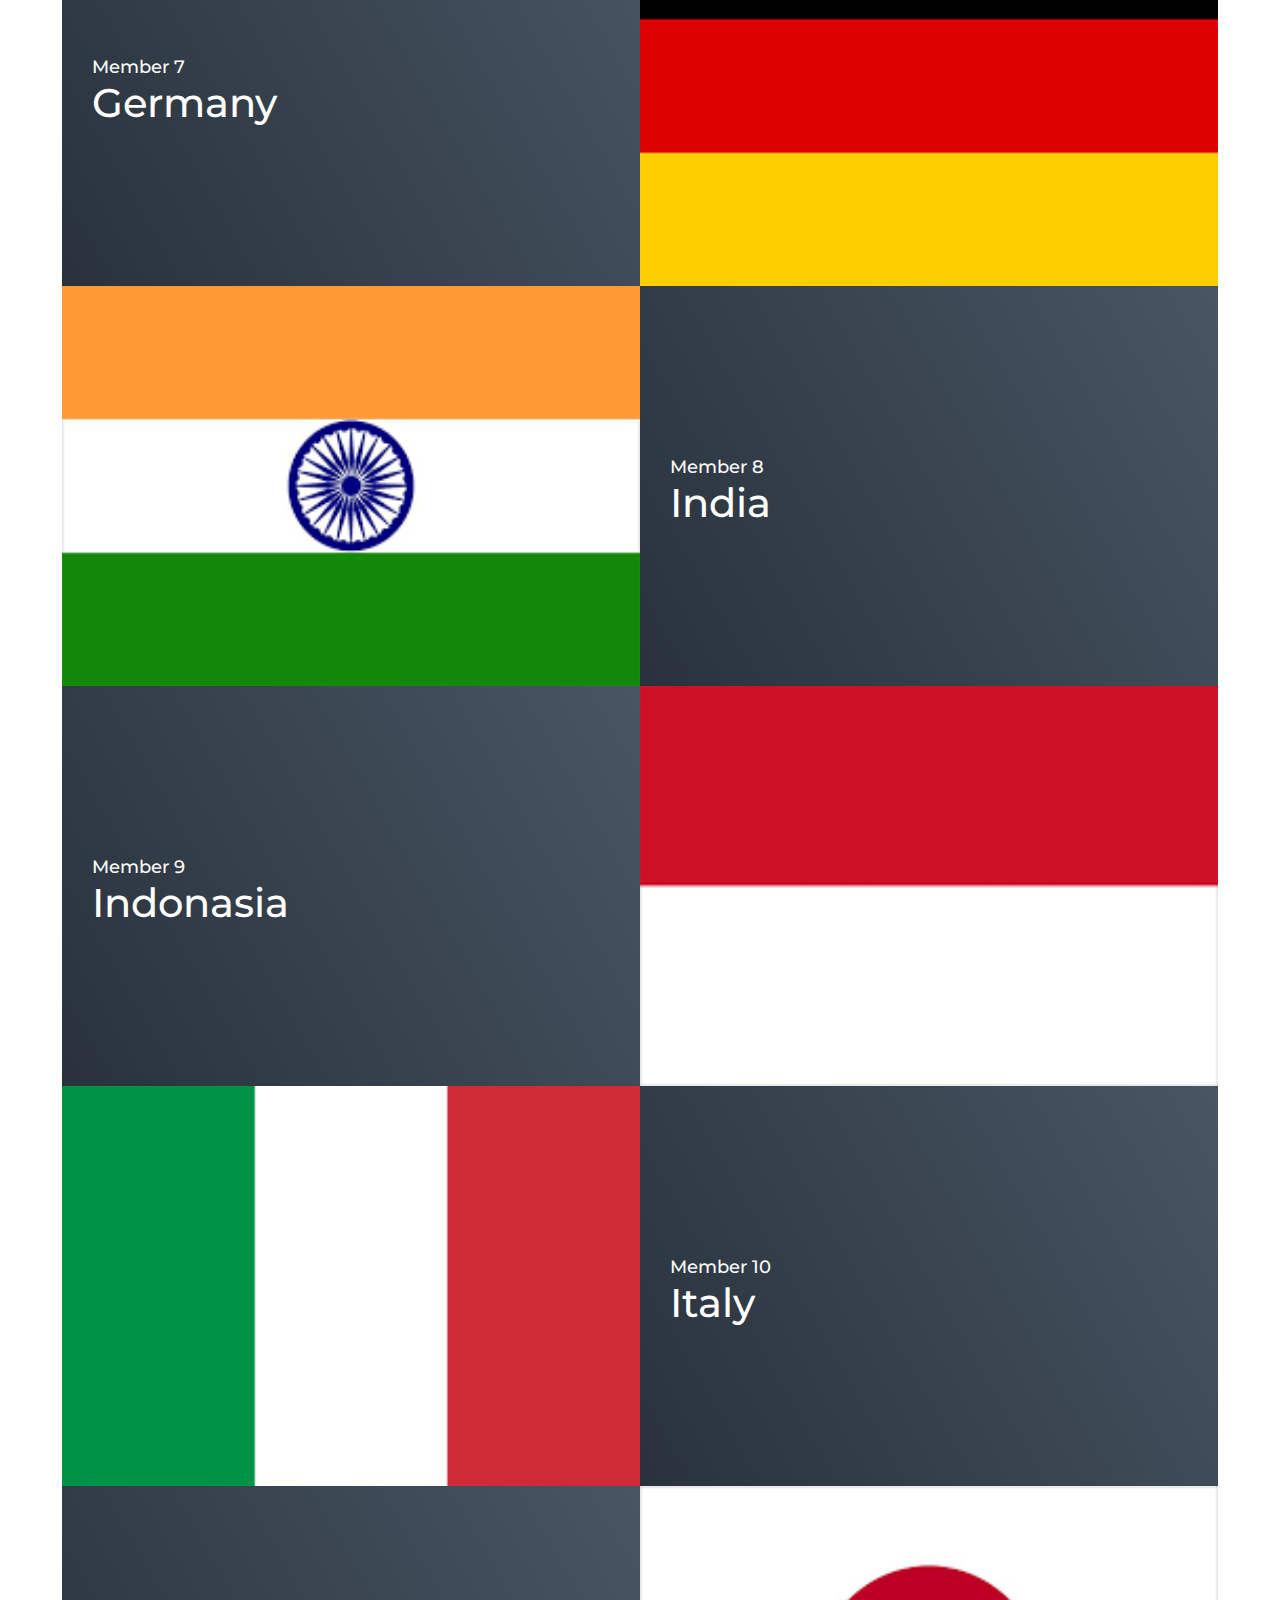
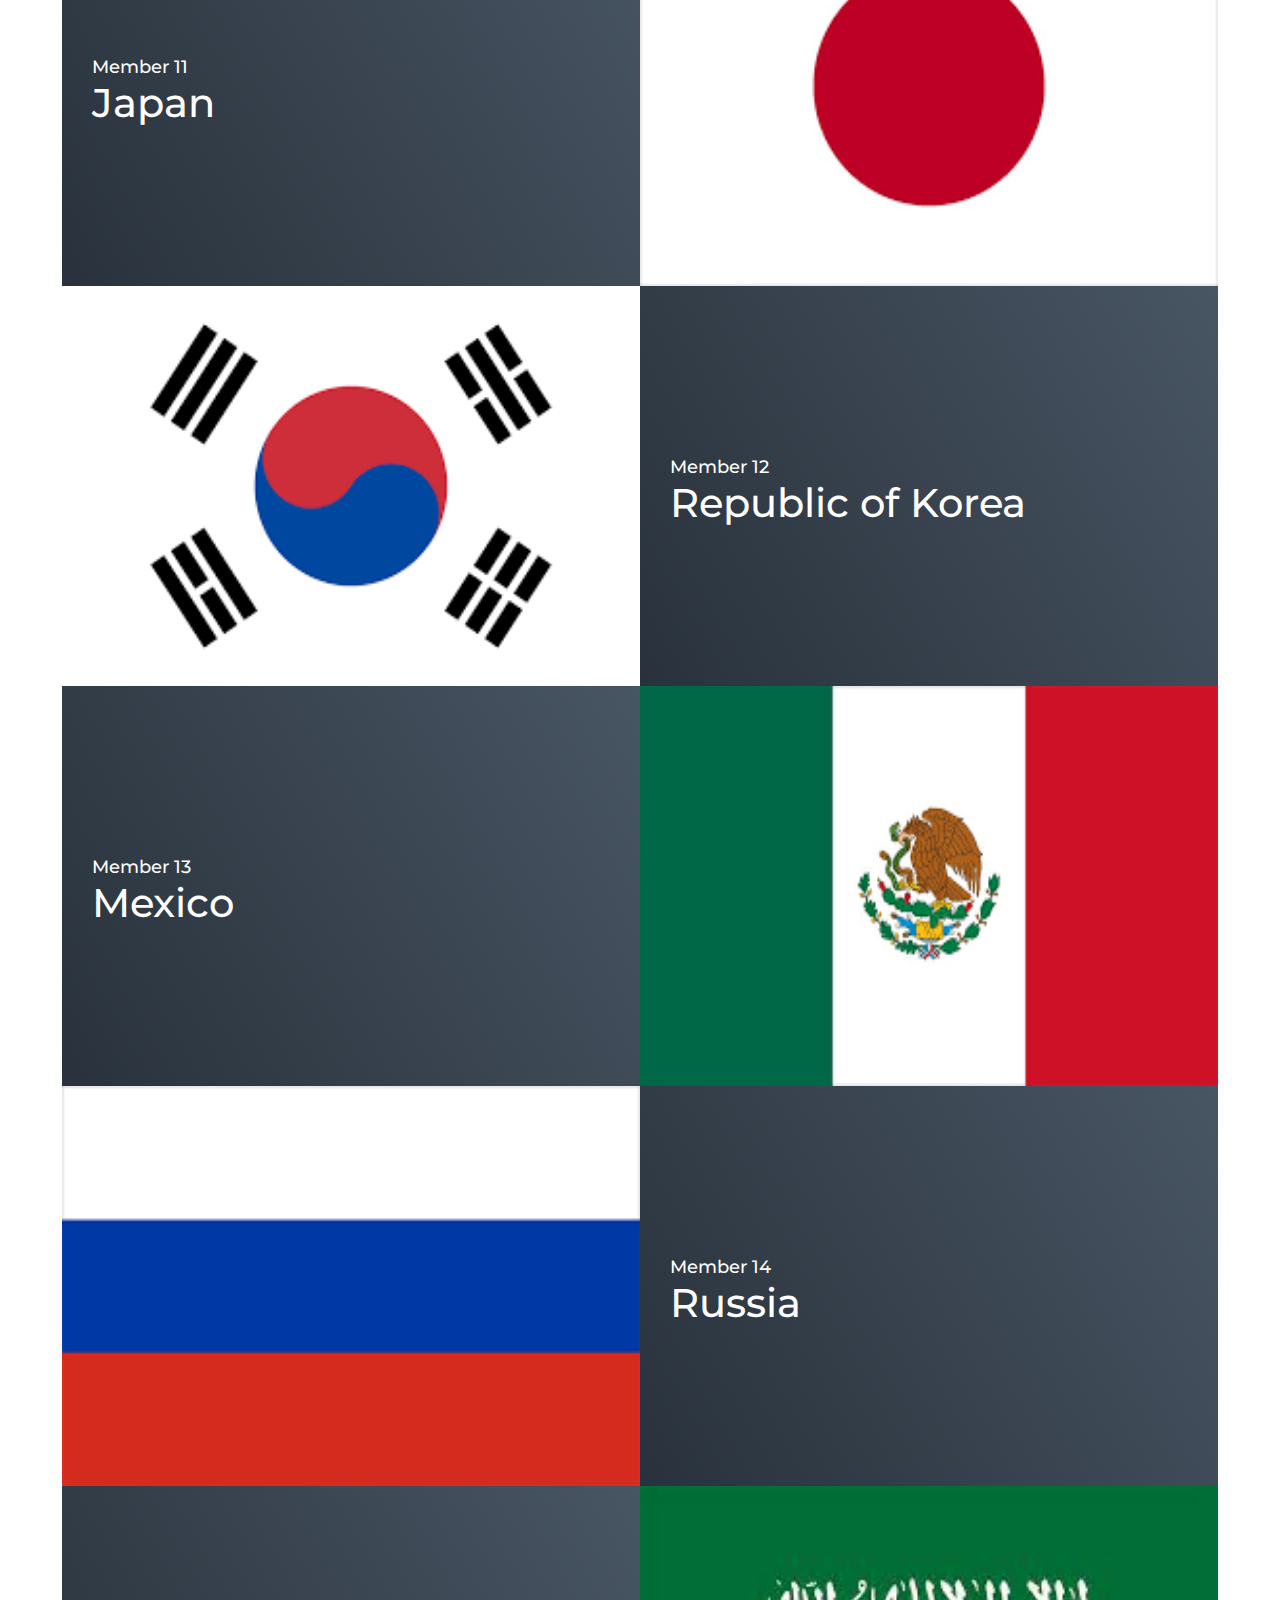
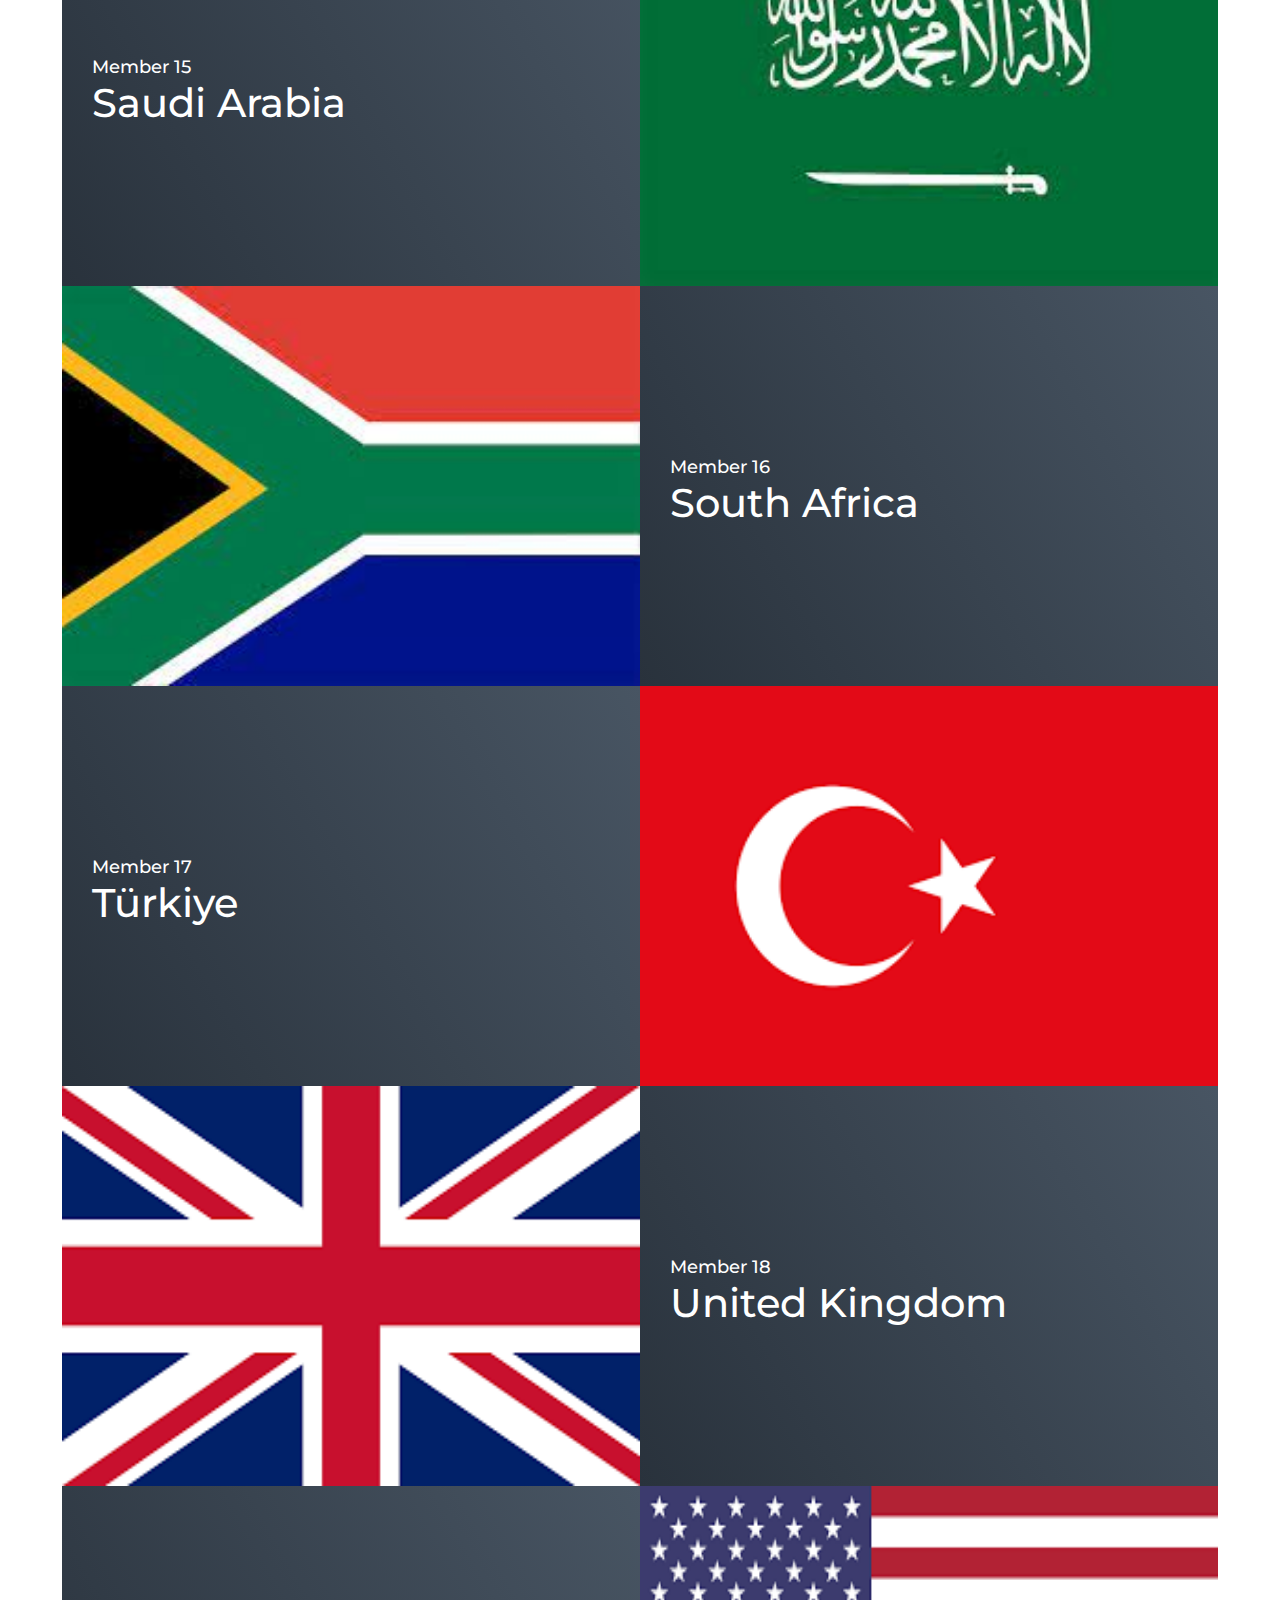
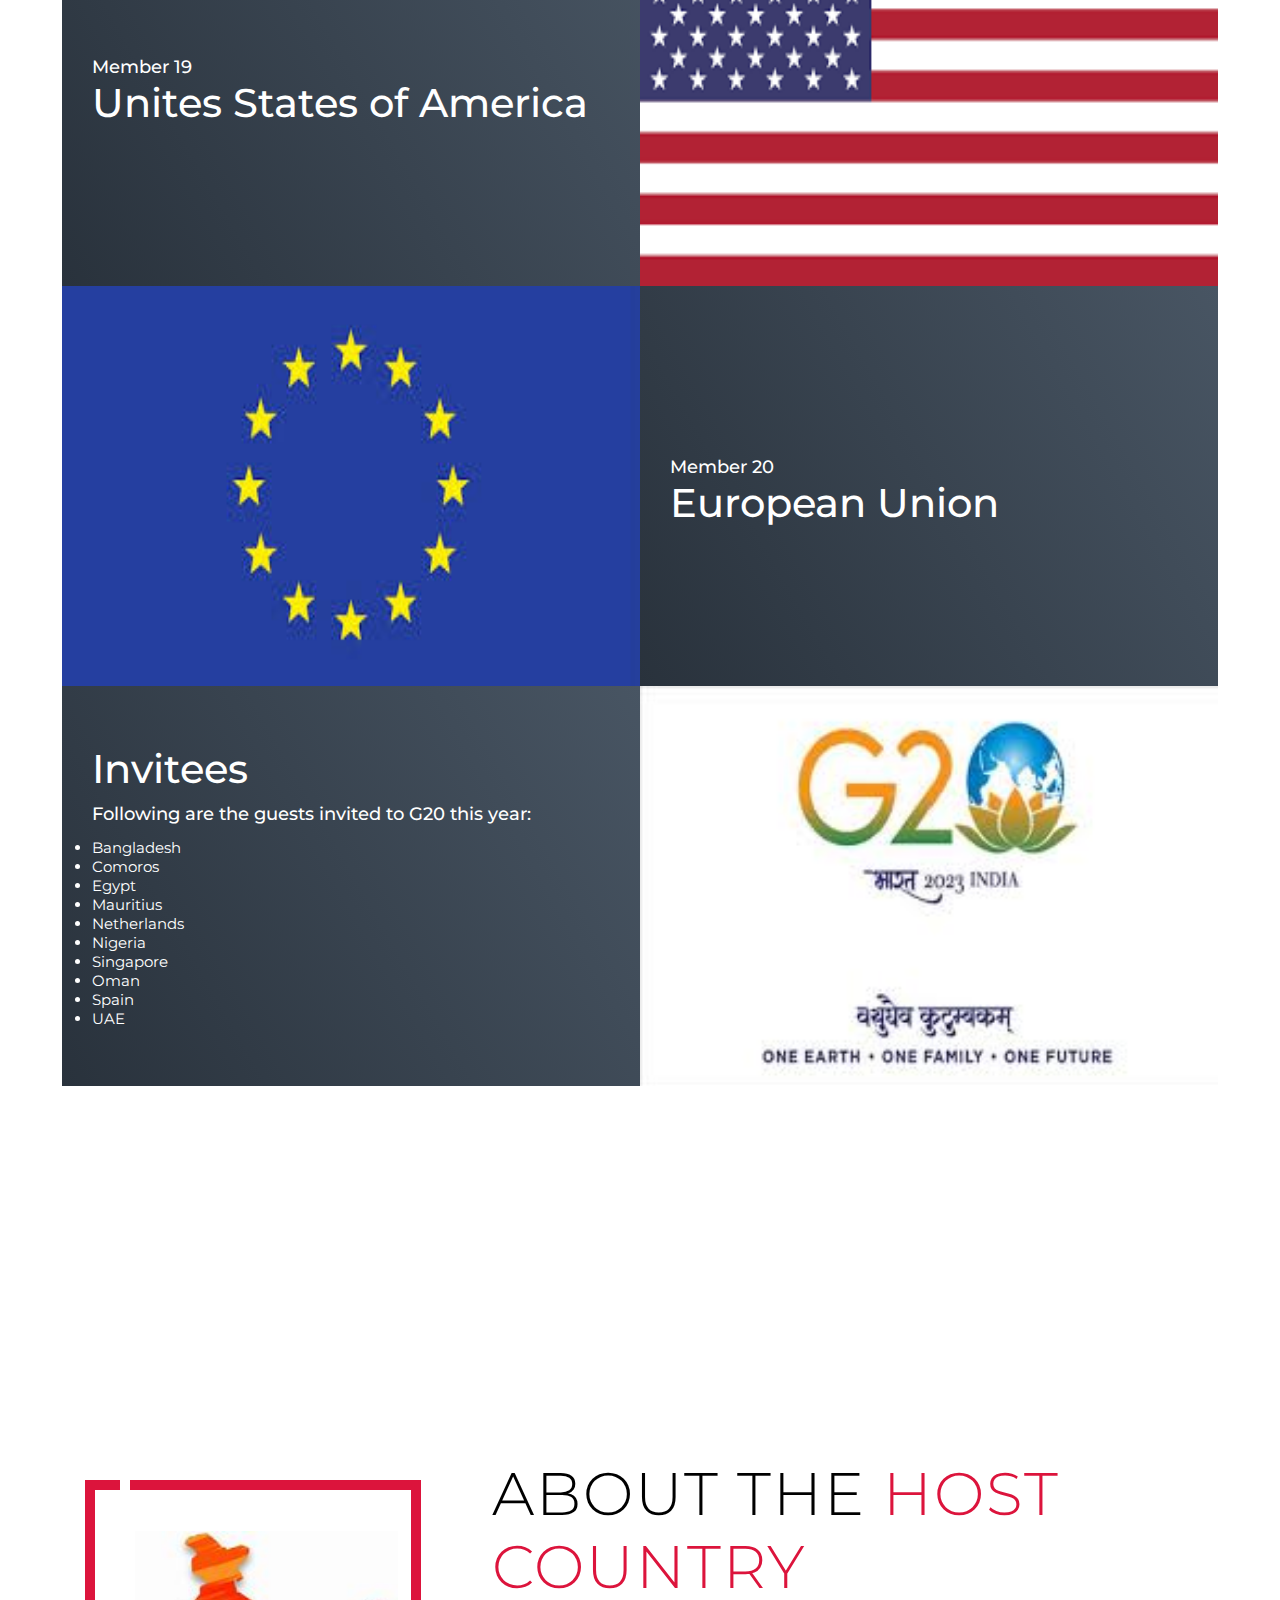
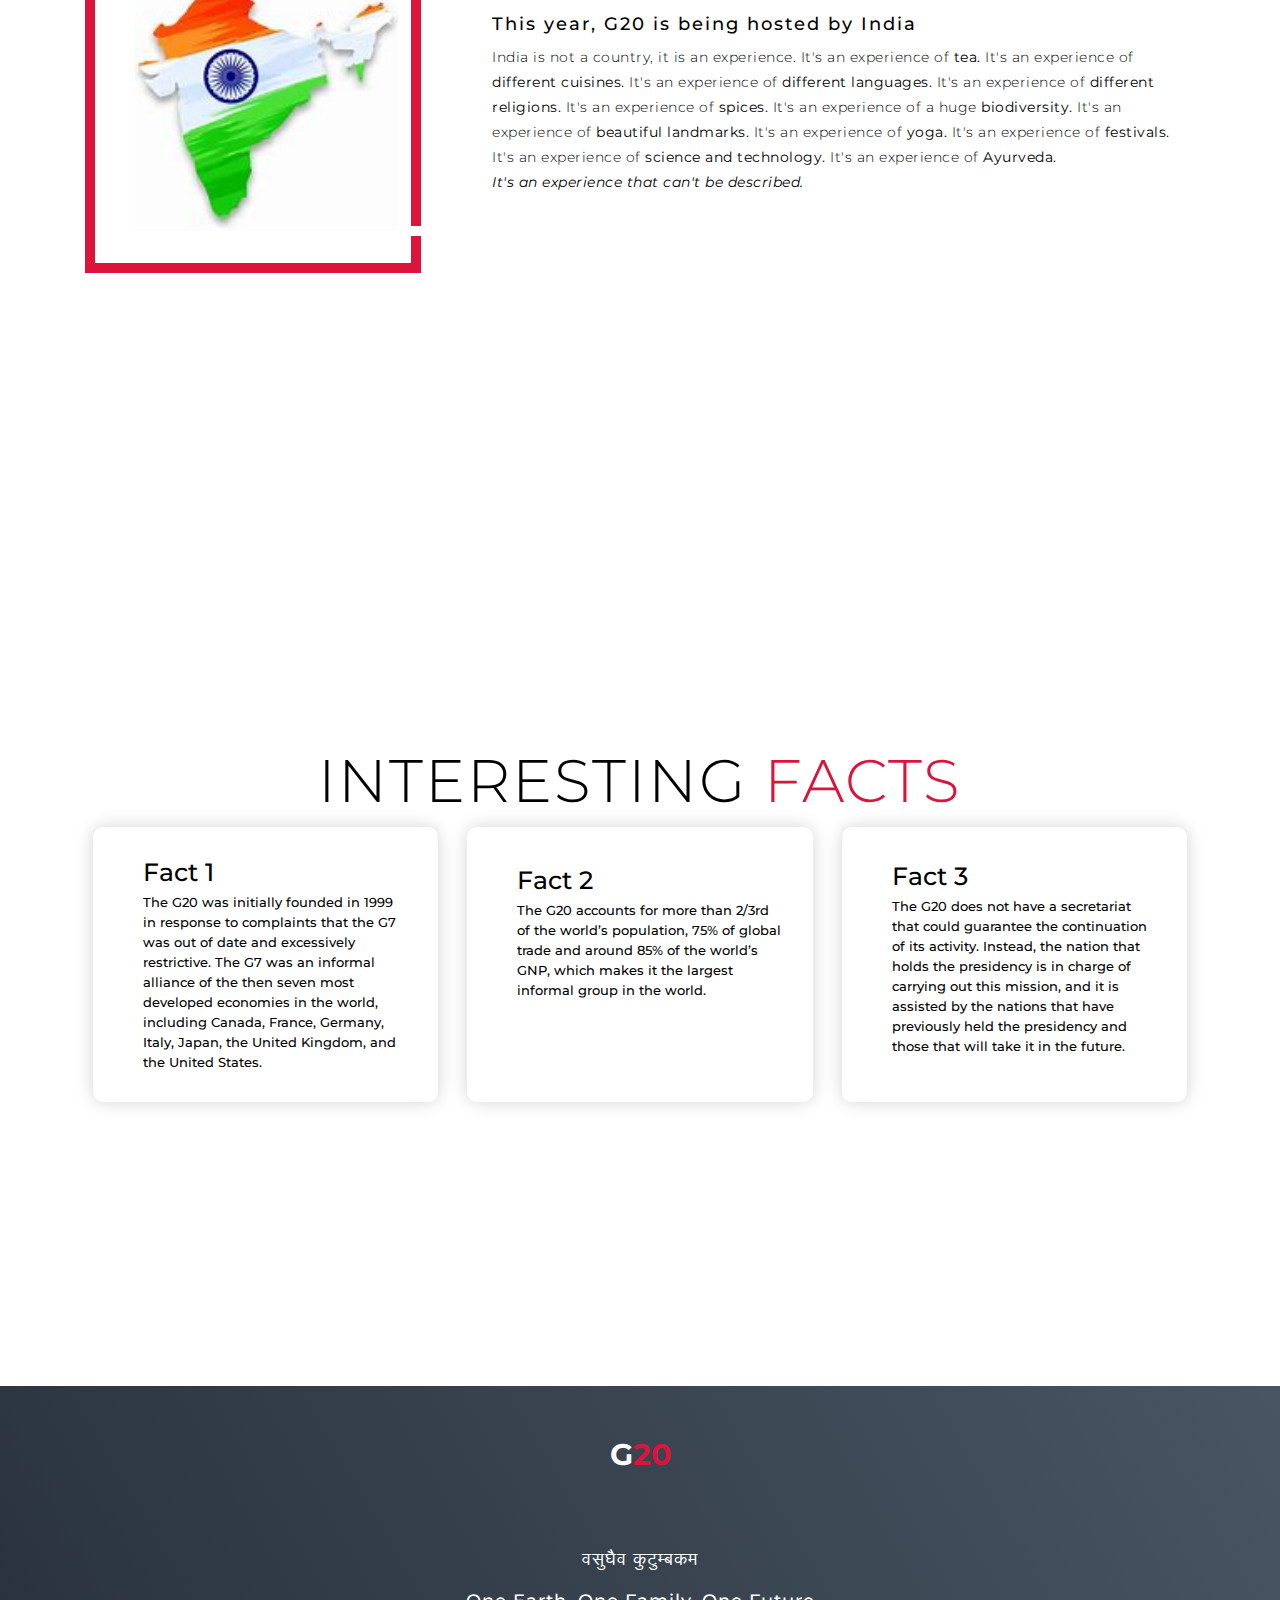
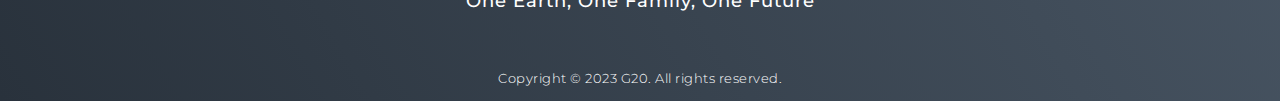
==== commit 11d7c8f7: "Update index.html" ====
--- a/index.html
+++ b/index.html
@@ -351,7 +351,7 @@
       <div class="brand">
         <h1>G<span>20</span></h1>
       </div>
-      <br><br><br><br><br><br><br><br>
+      <br><br><br><br><br>
       <h2>वसुघैव कुटुम्बकम</h2>
       <h2>One Earth, One Family, One Future</h2>
       <br><br><br>
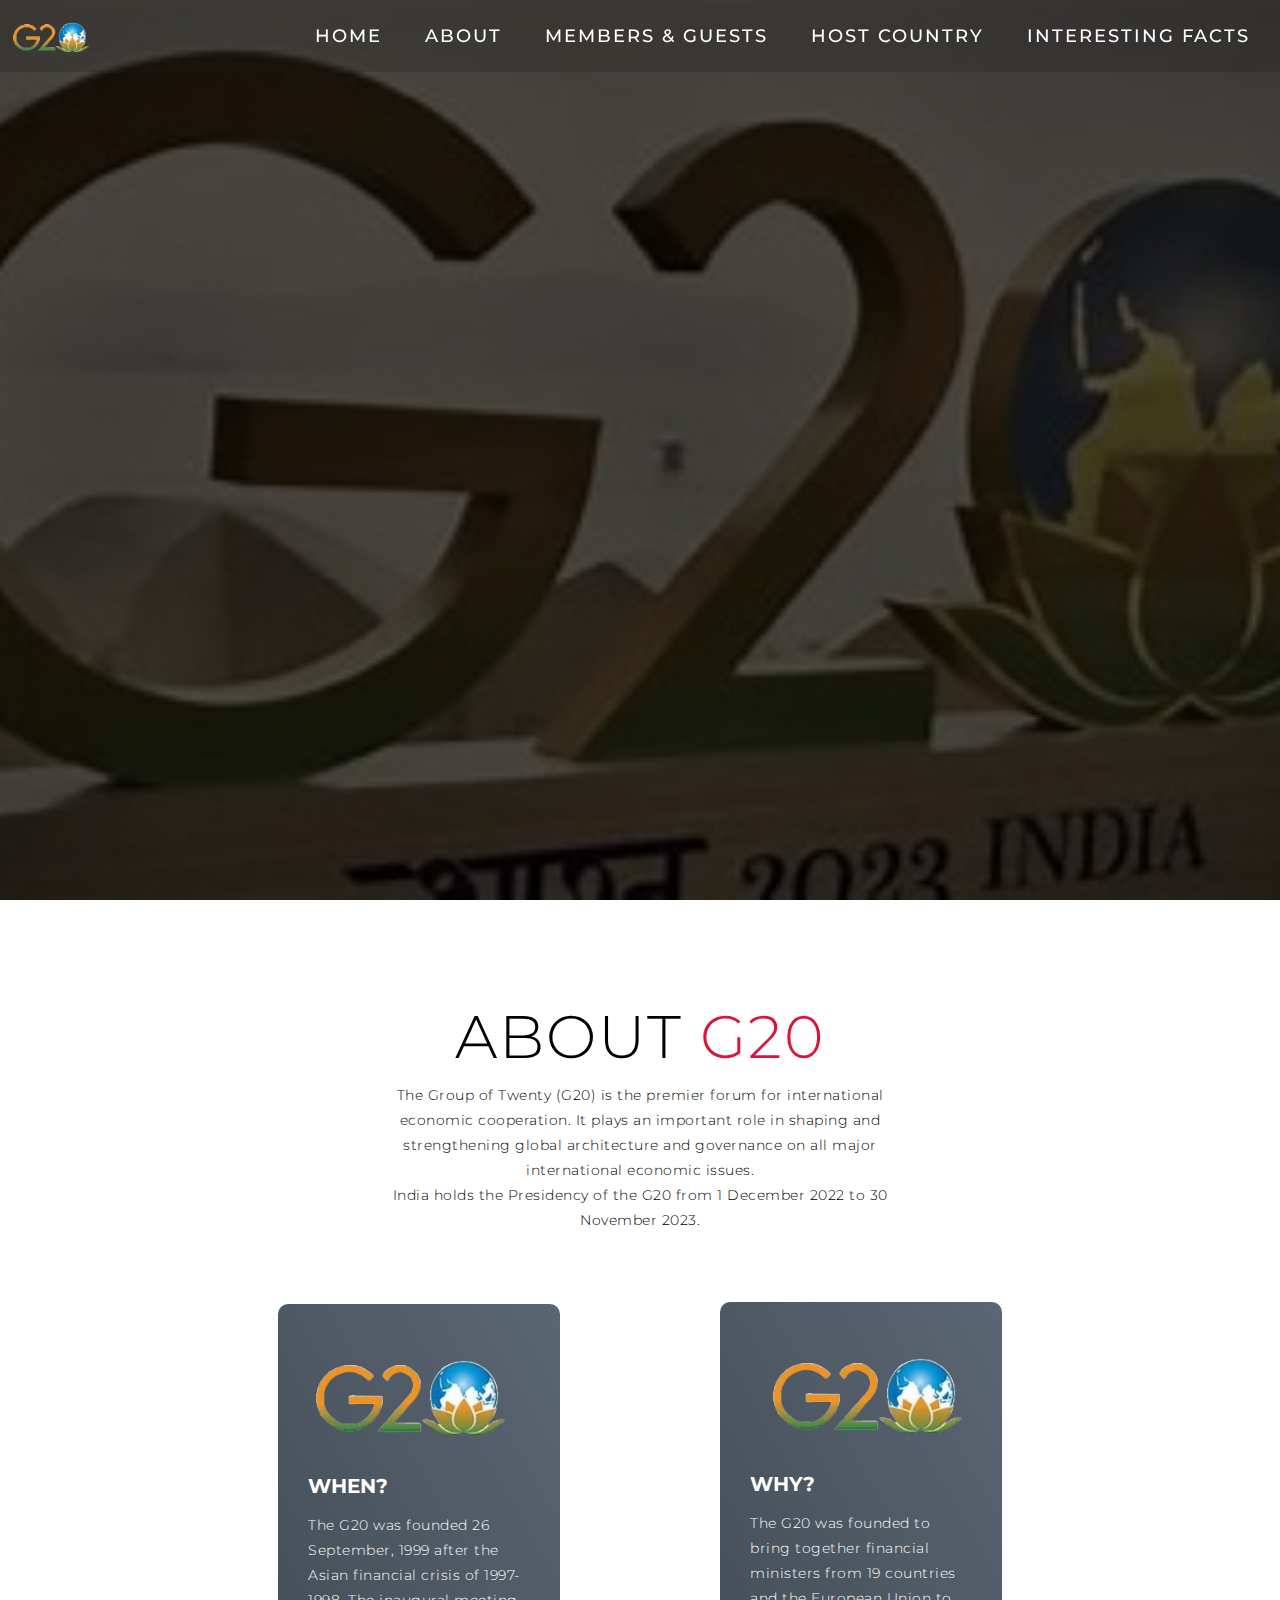
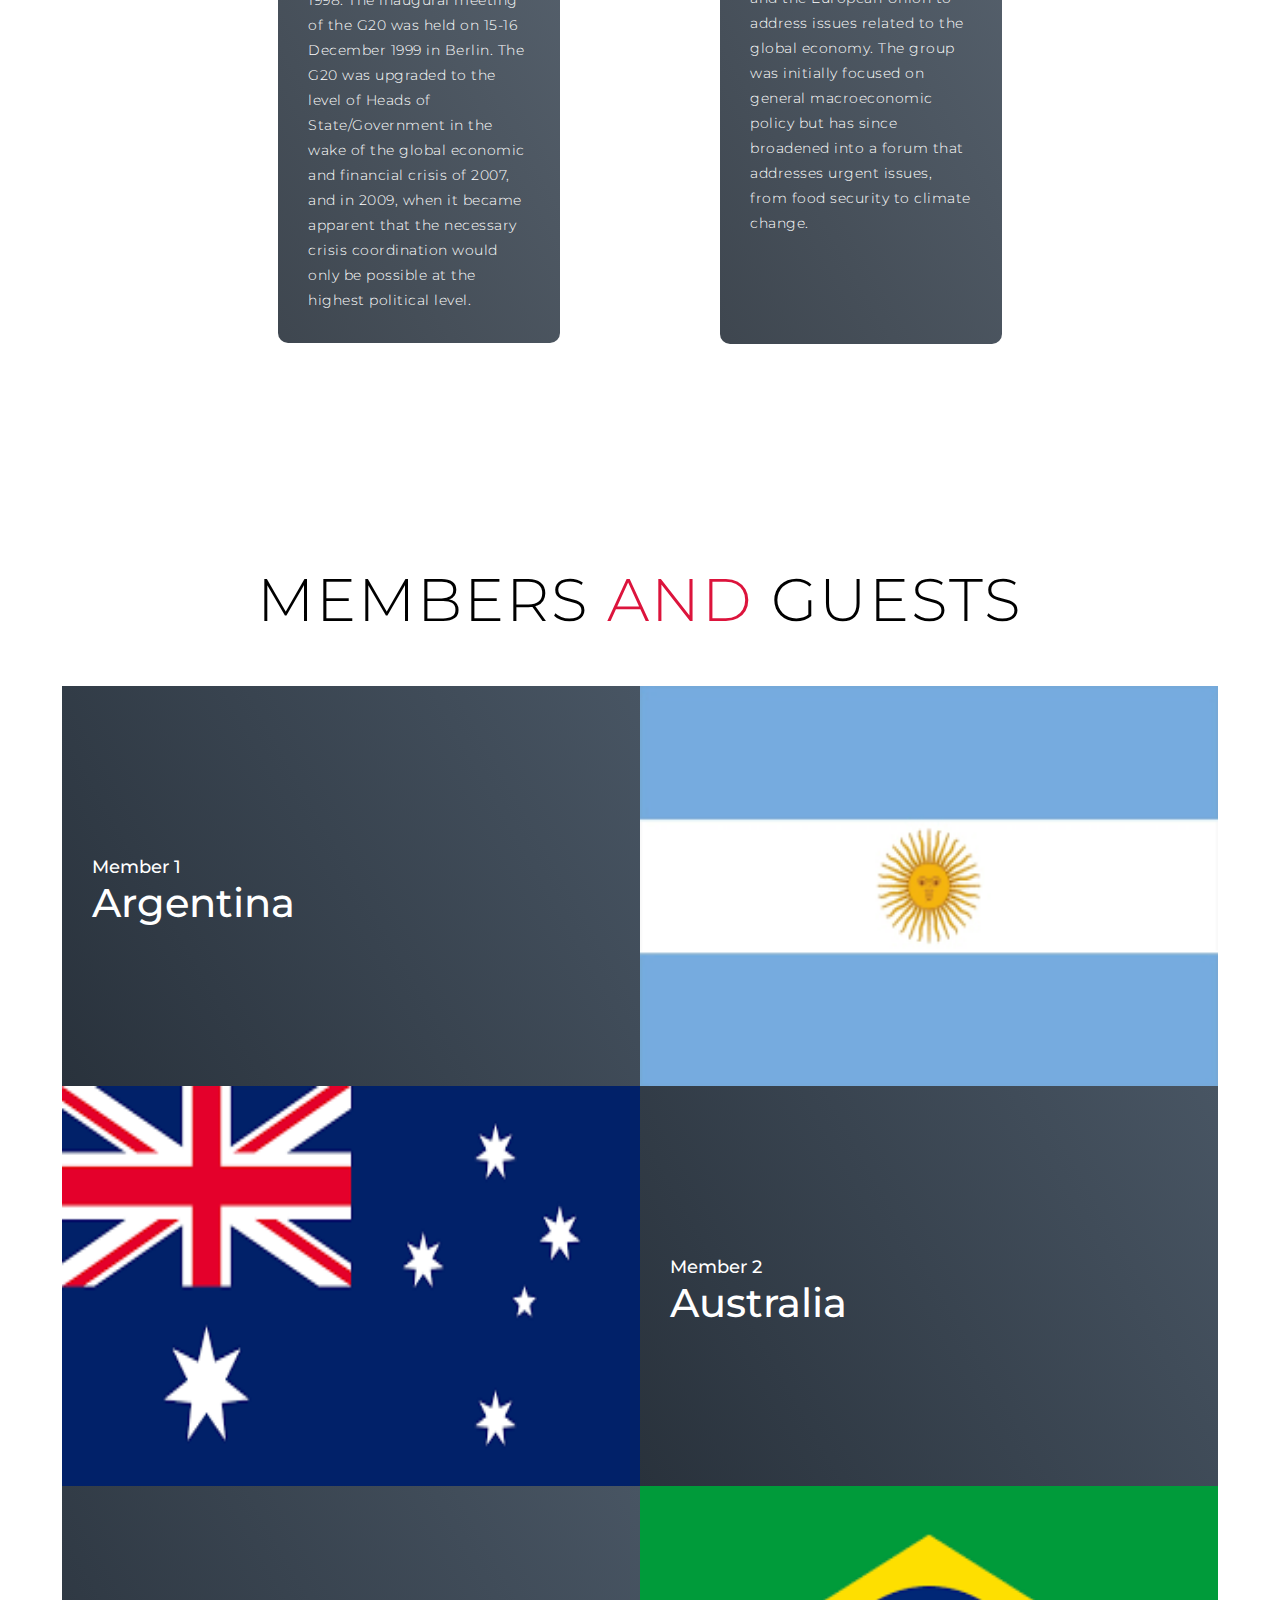
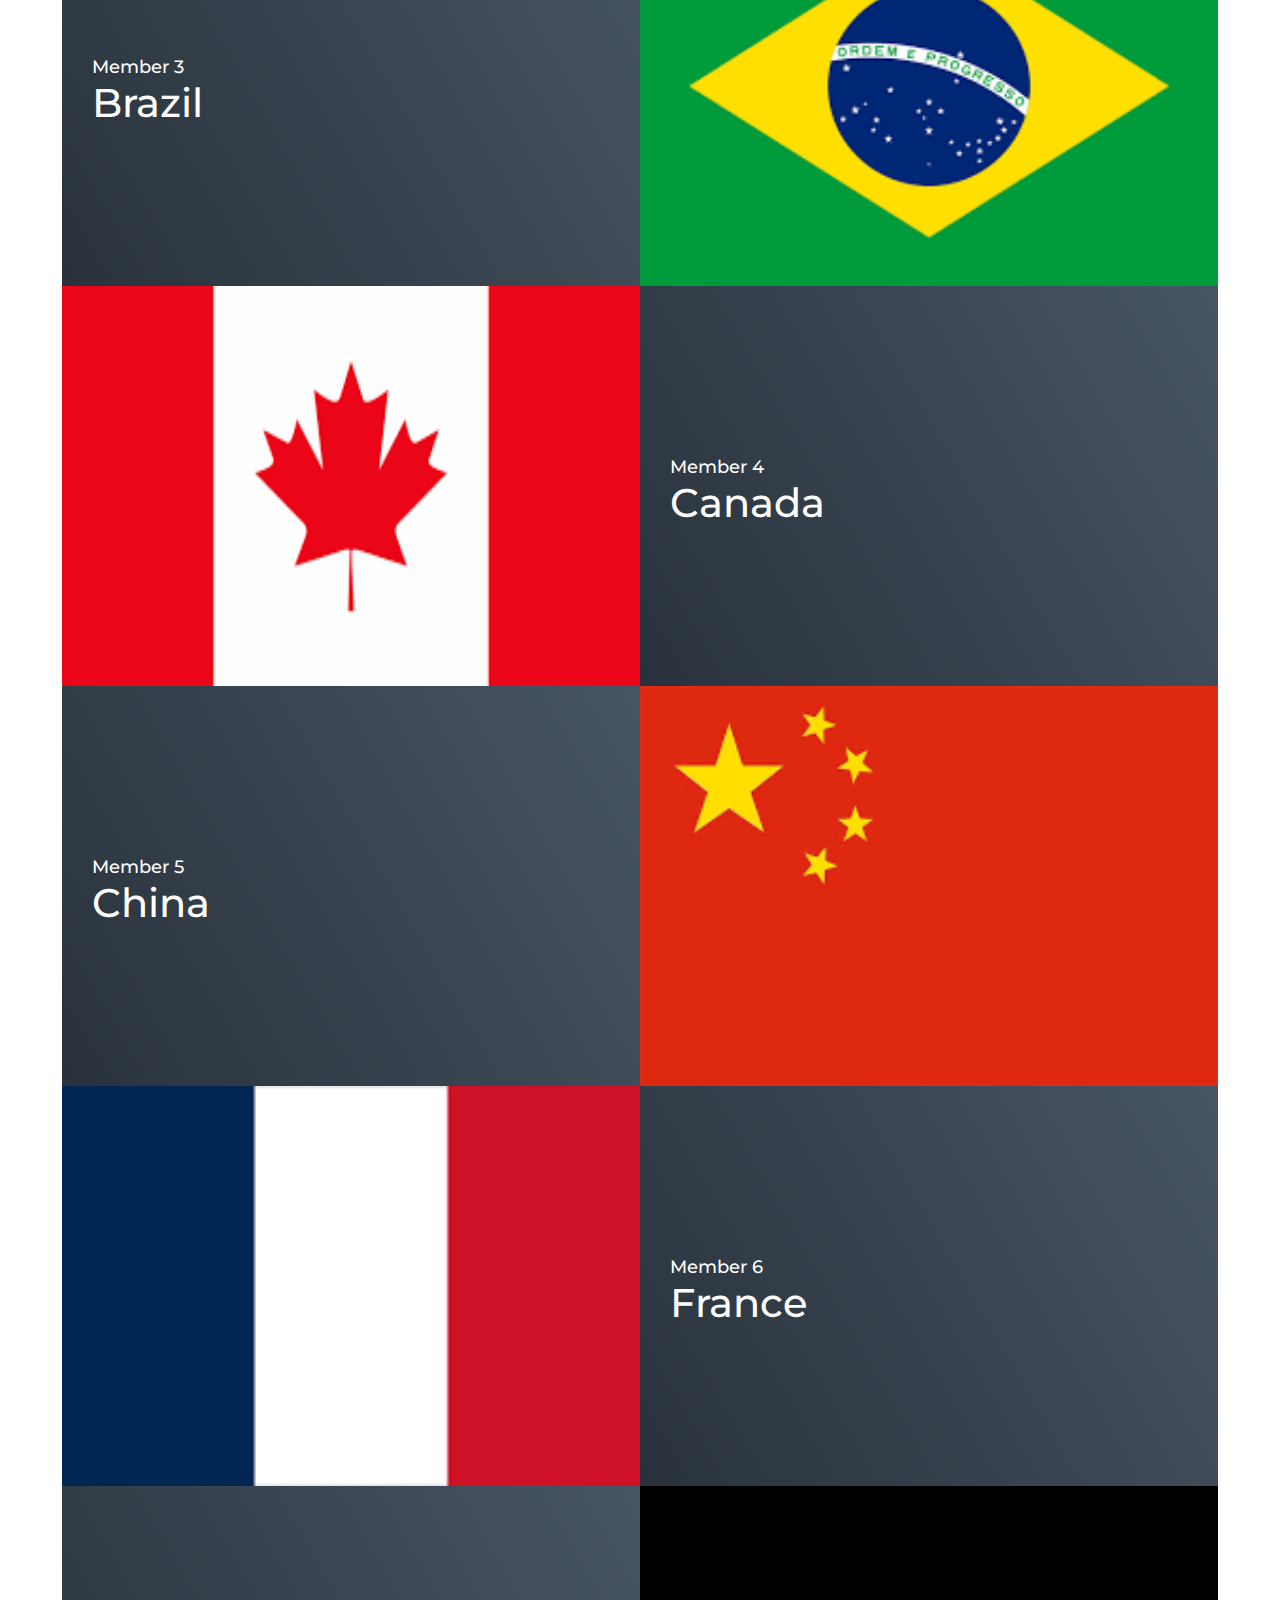
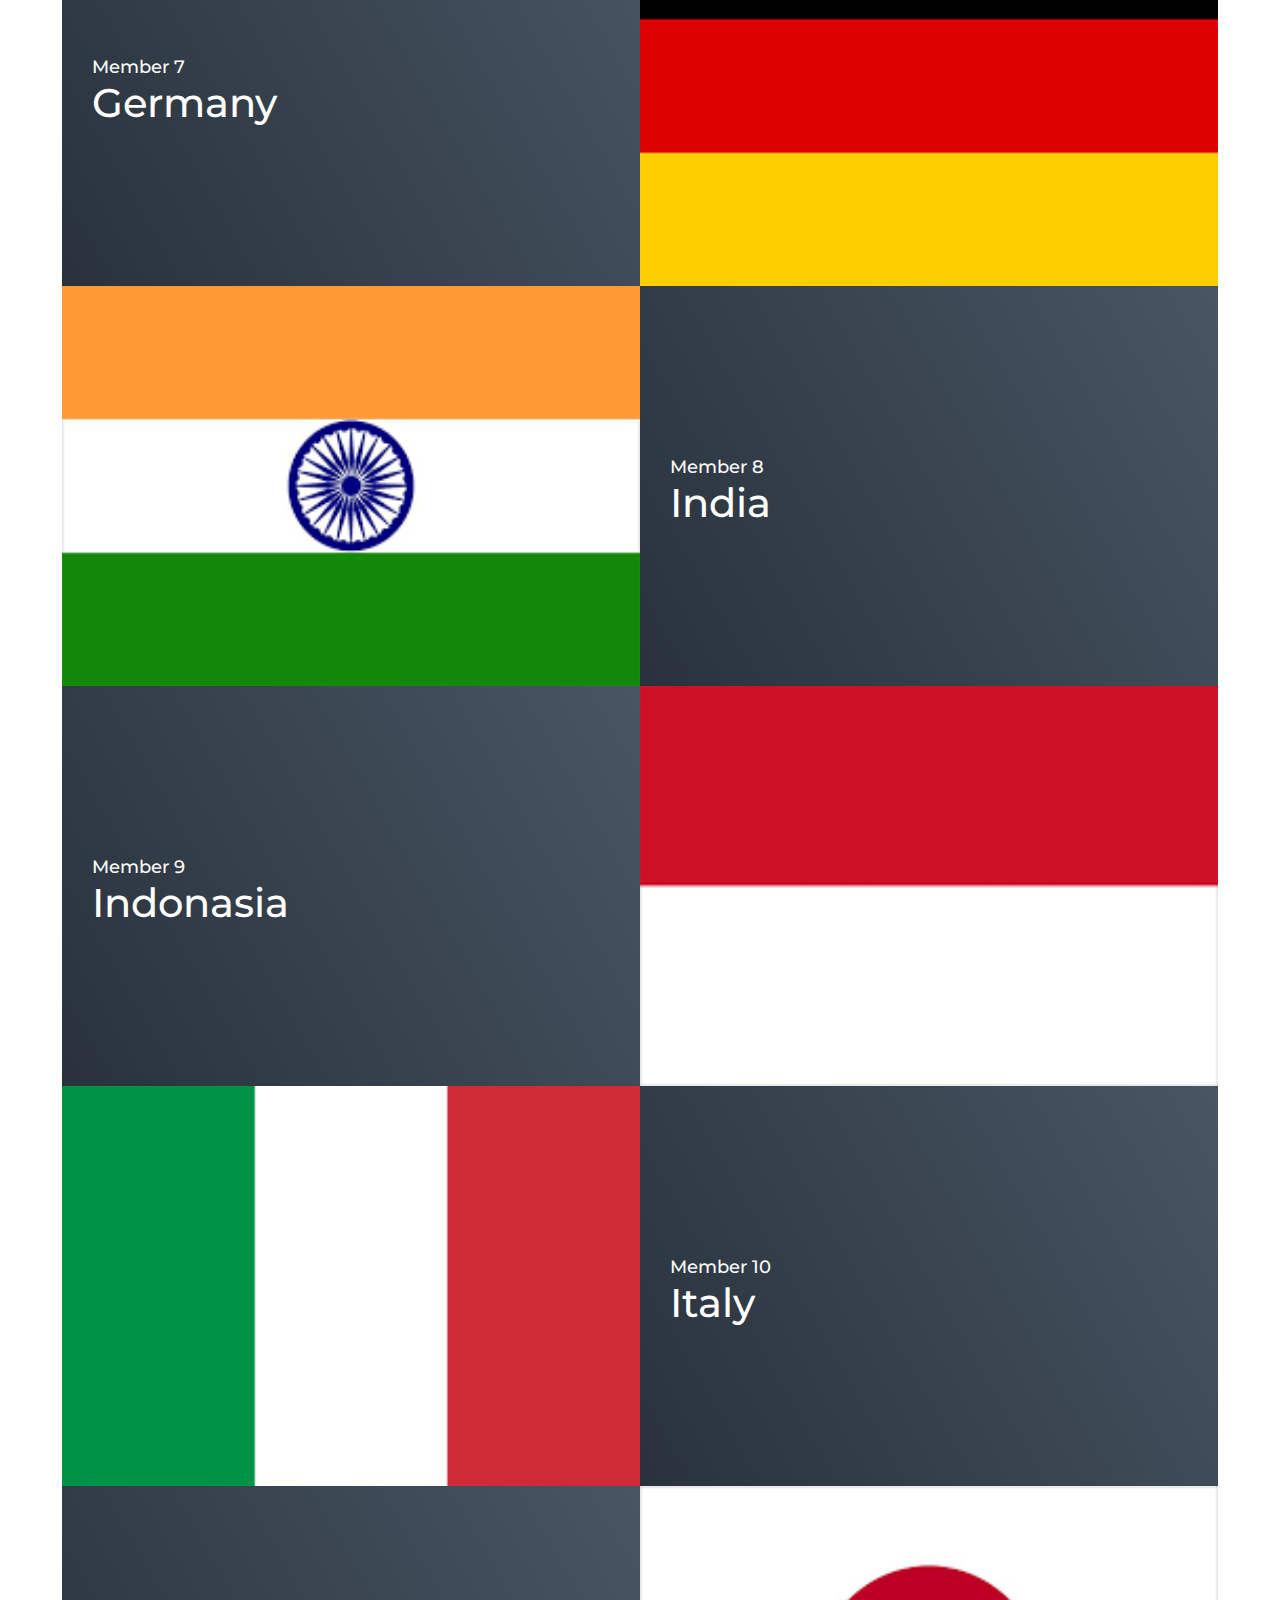
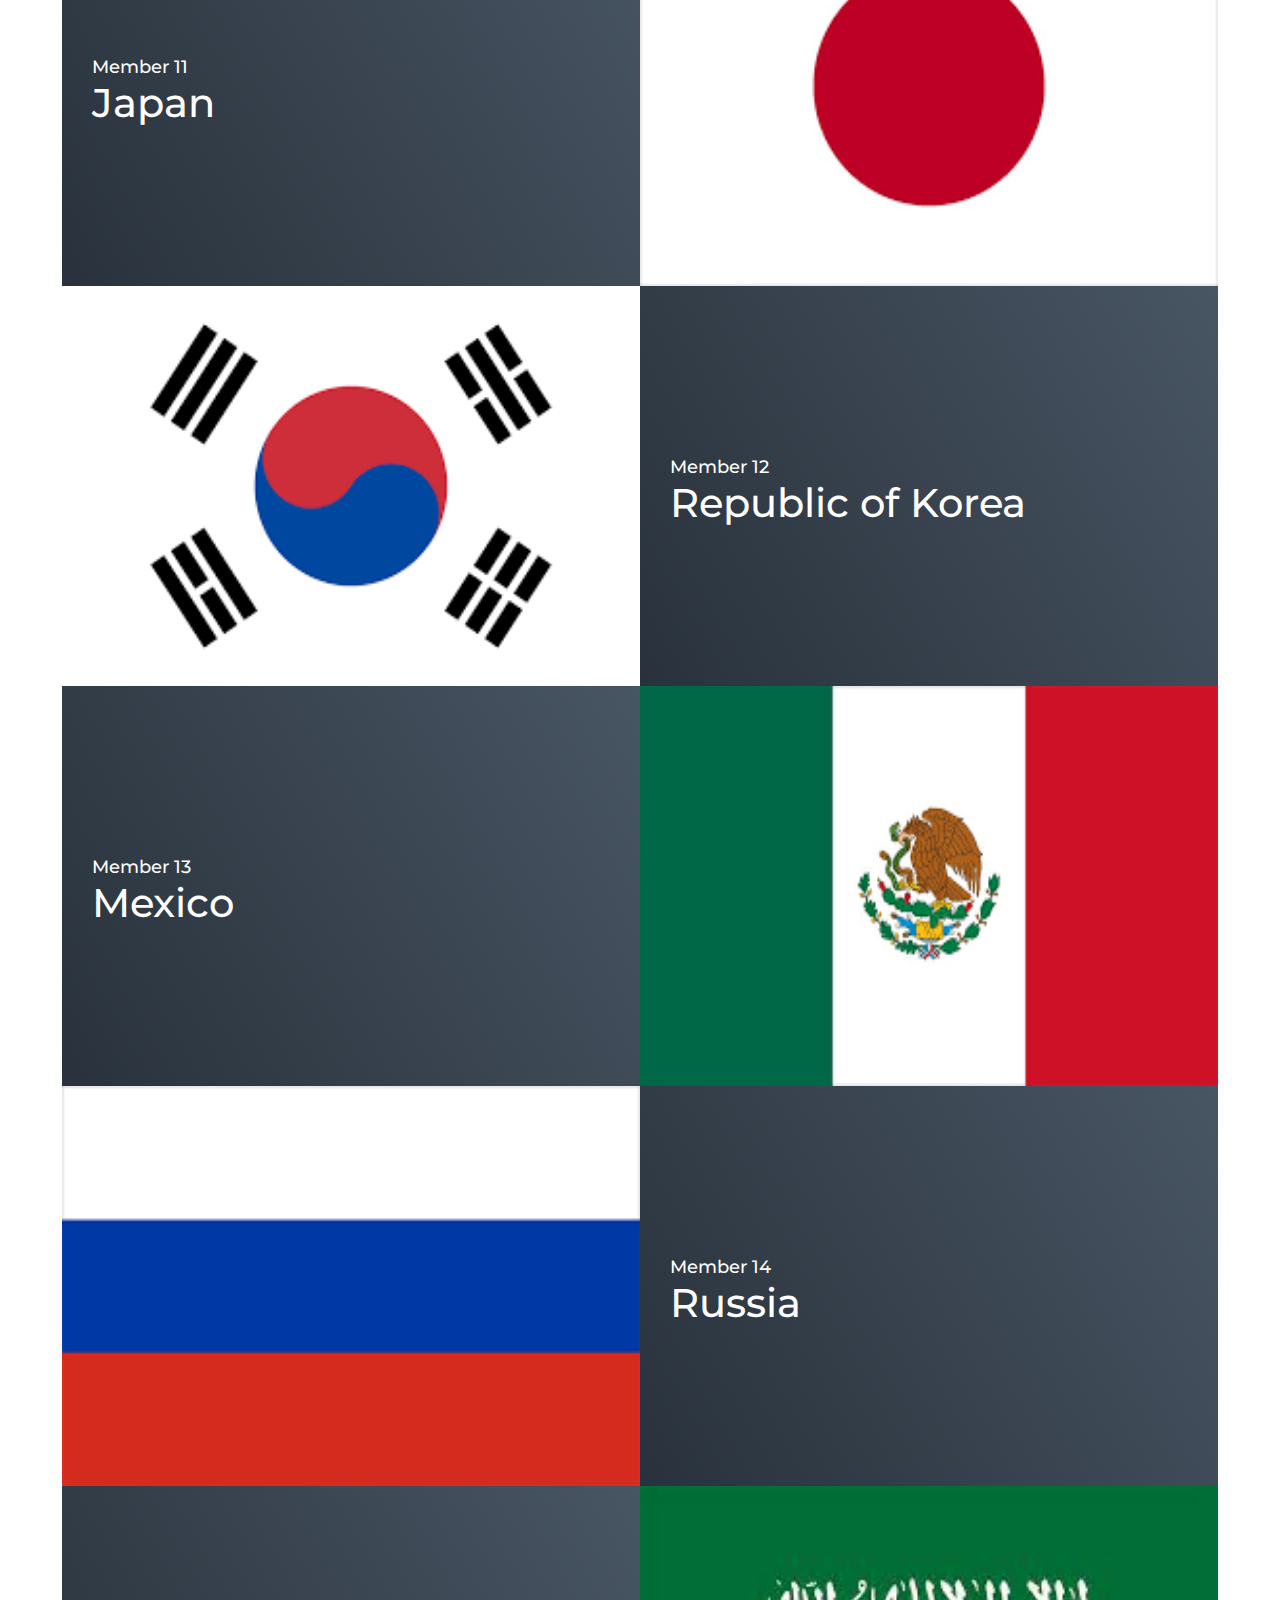
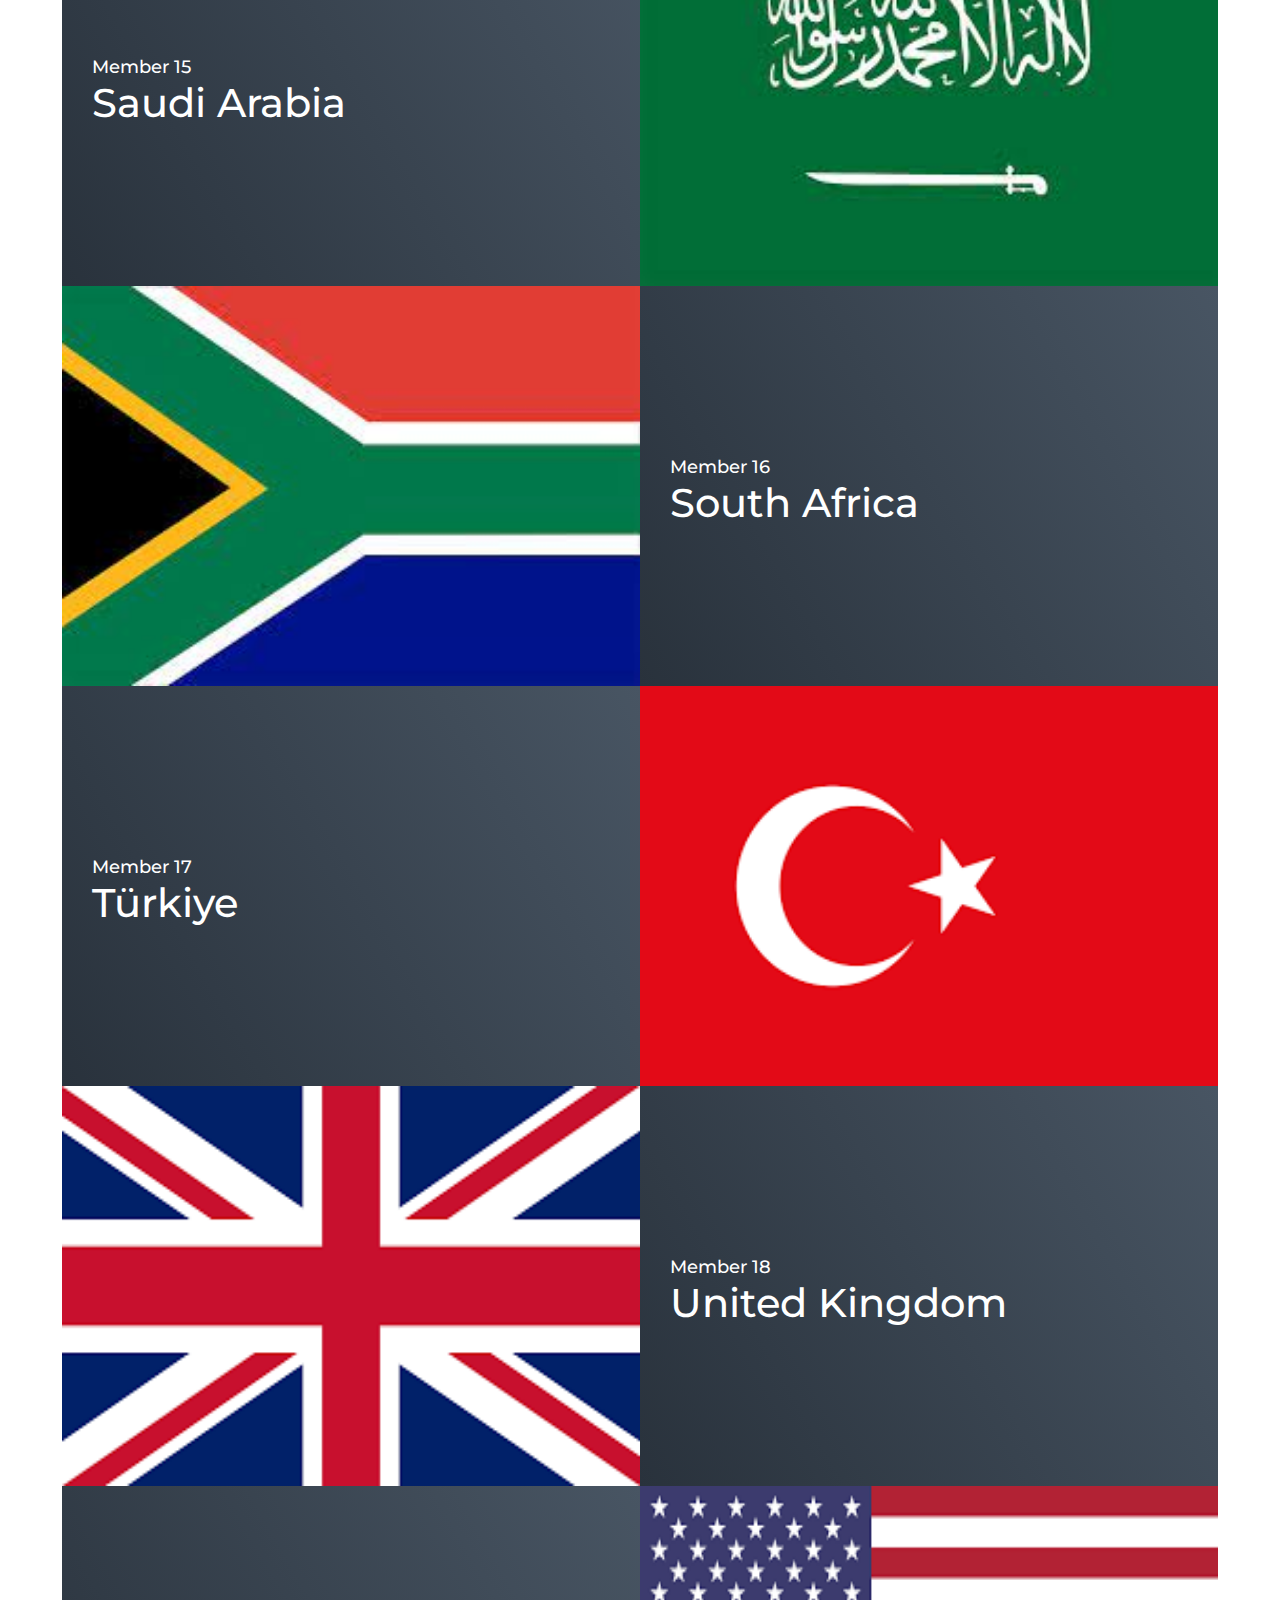
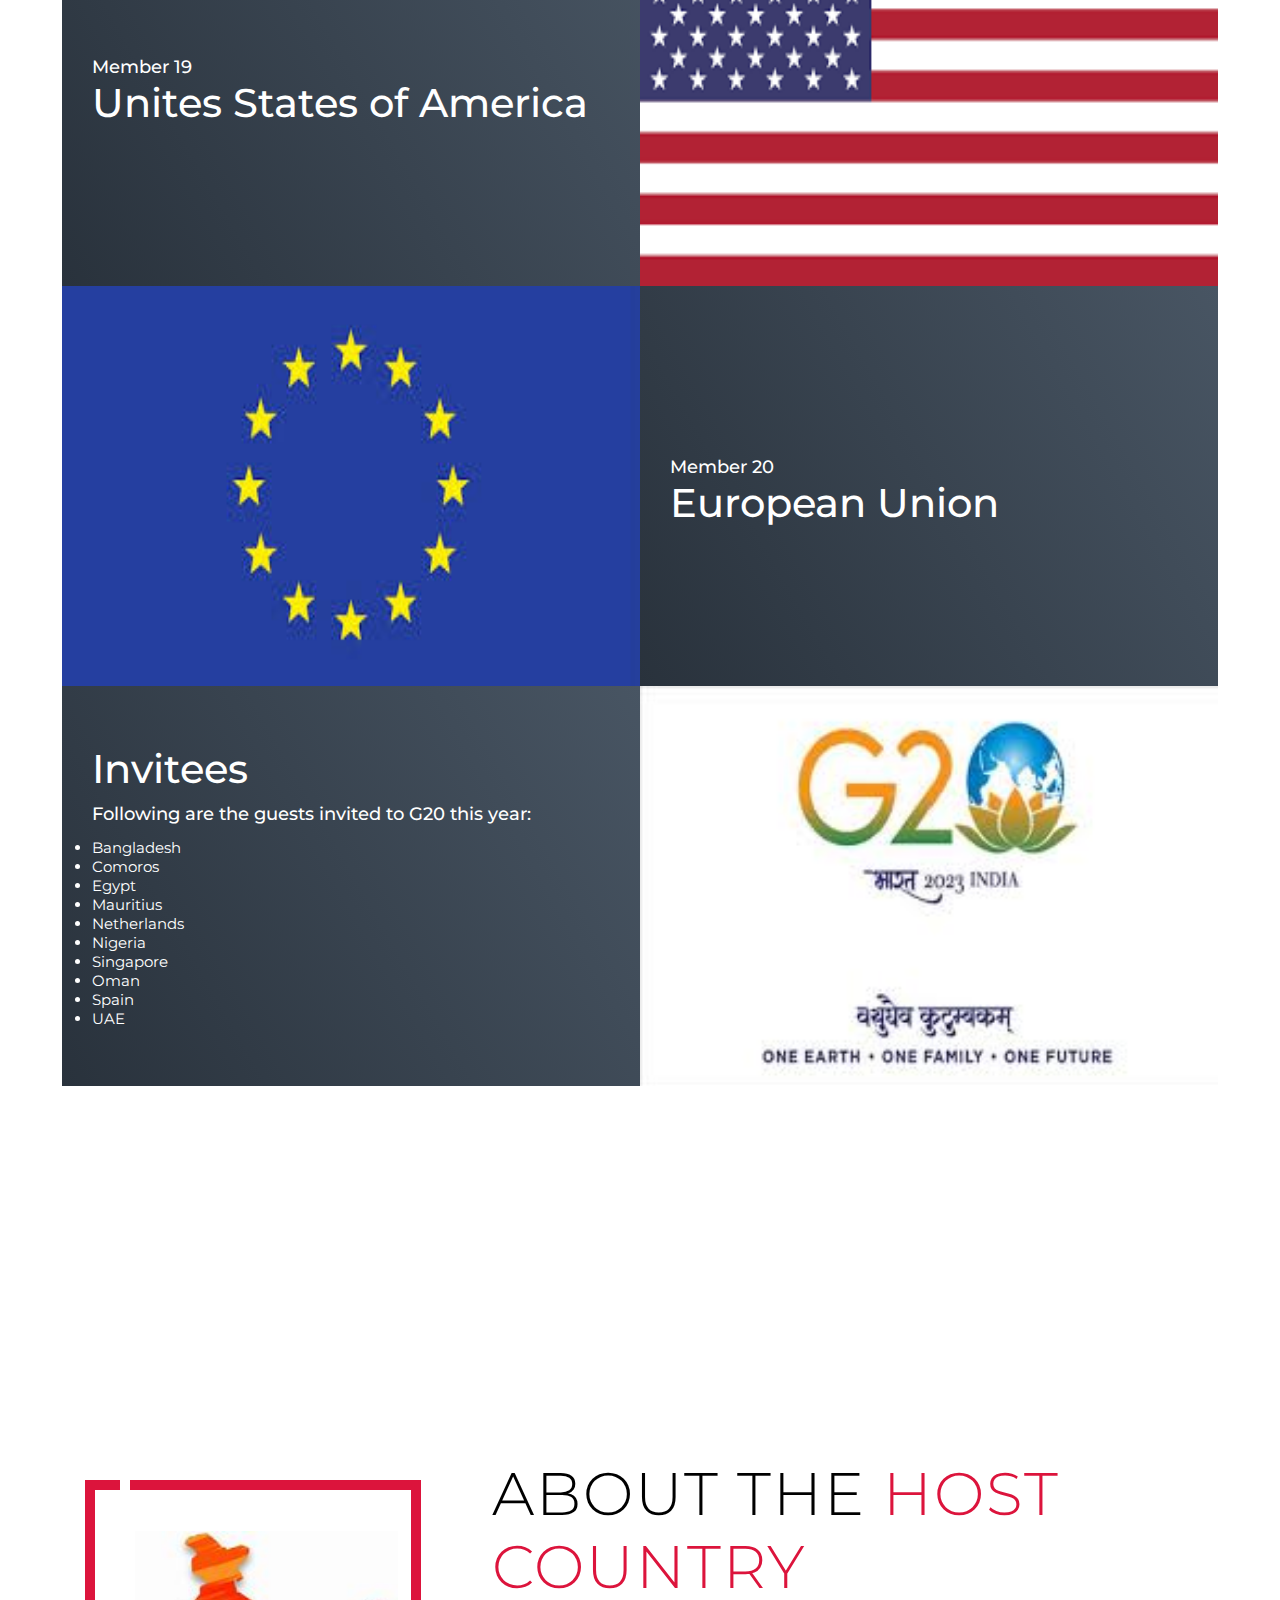
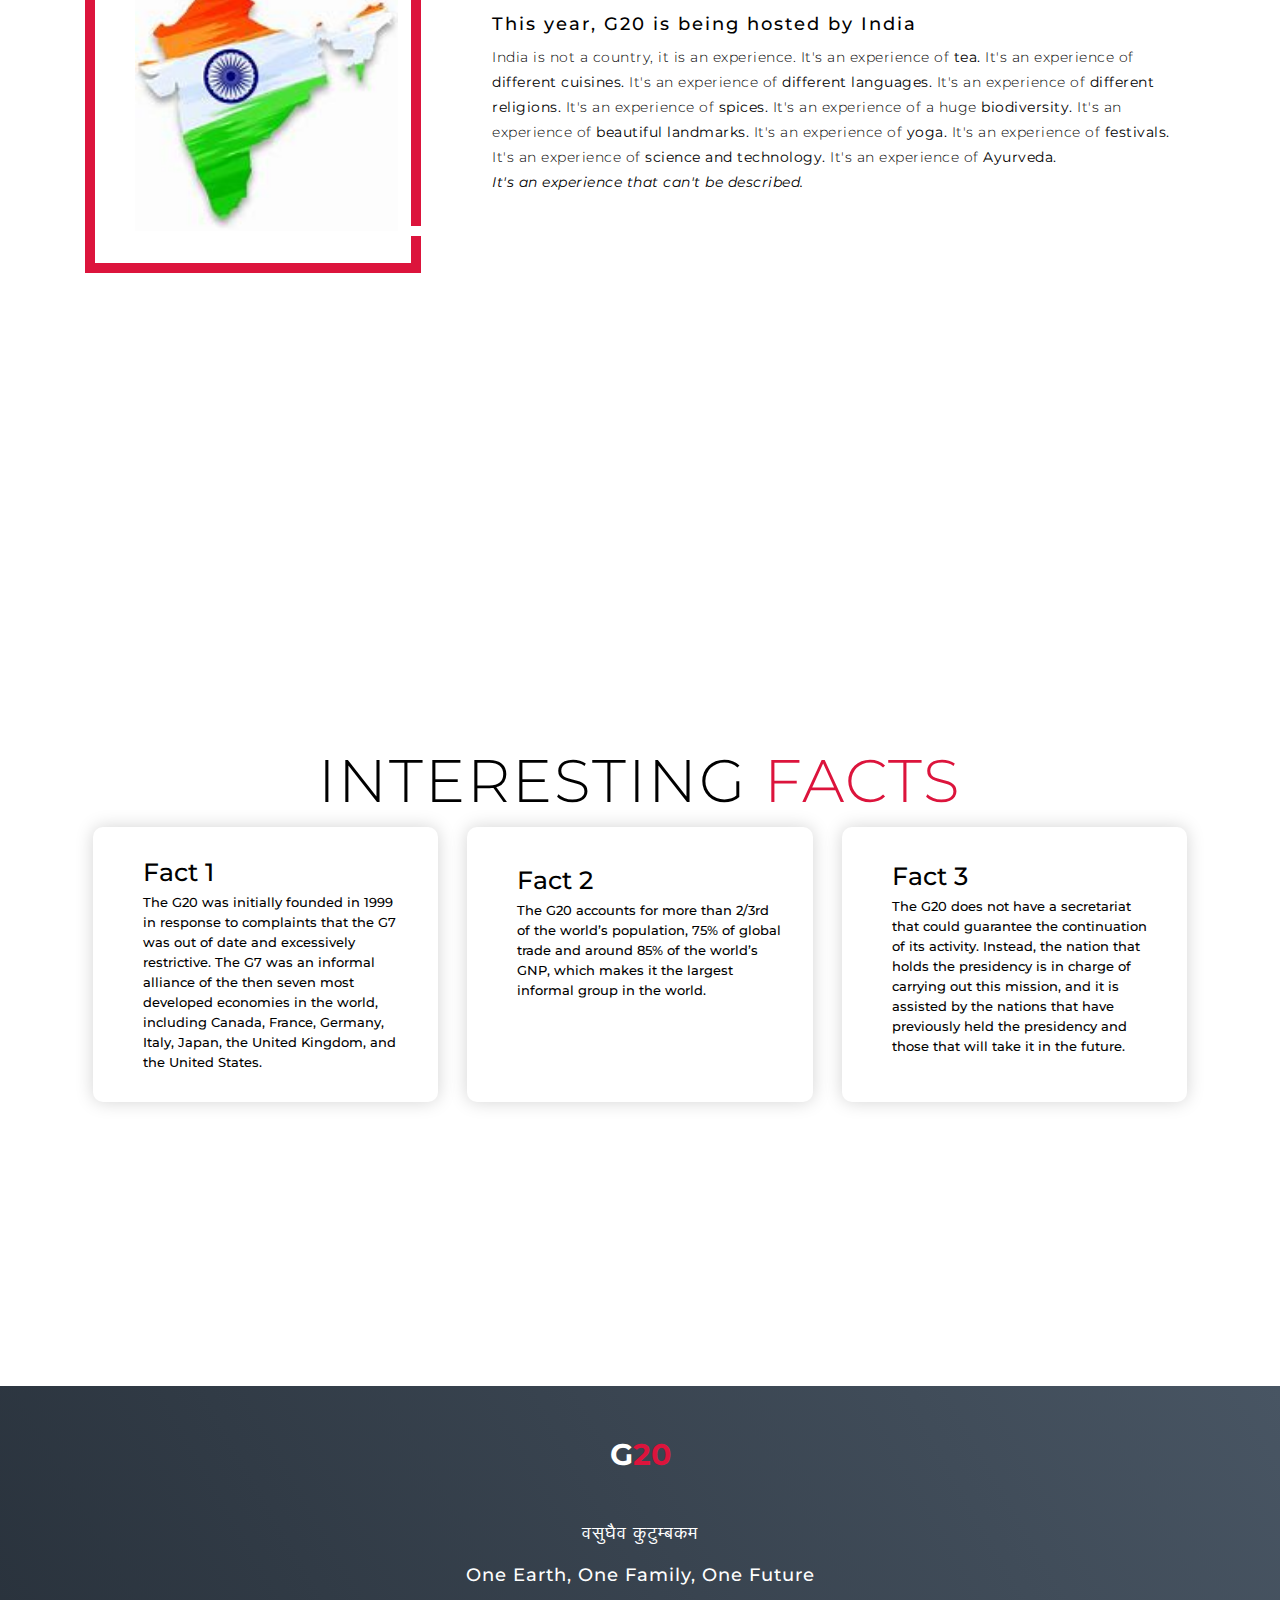
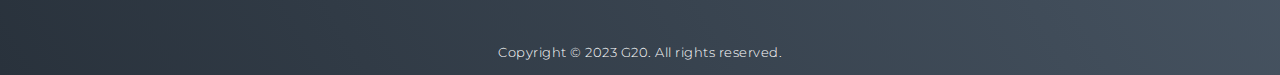
==== commit 02f55081: "Update index.html" ====
--- a/index.html
+++ b/index.html
@@ -351,7 +351,7 @@
       <div class="brand">
         <h1>G<span>20</span></h1>
       </div>
-      <br><br><br><br><br>
+      <br><br><br>
       <h2>वसुघैव कुटुम्बकम</h2>
       <h2>One Earth, One Family, One Future</h2>
       <br><br><br>
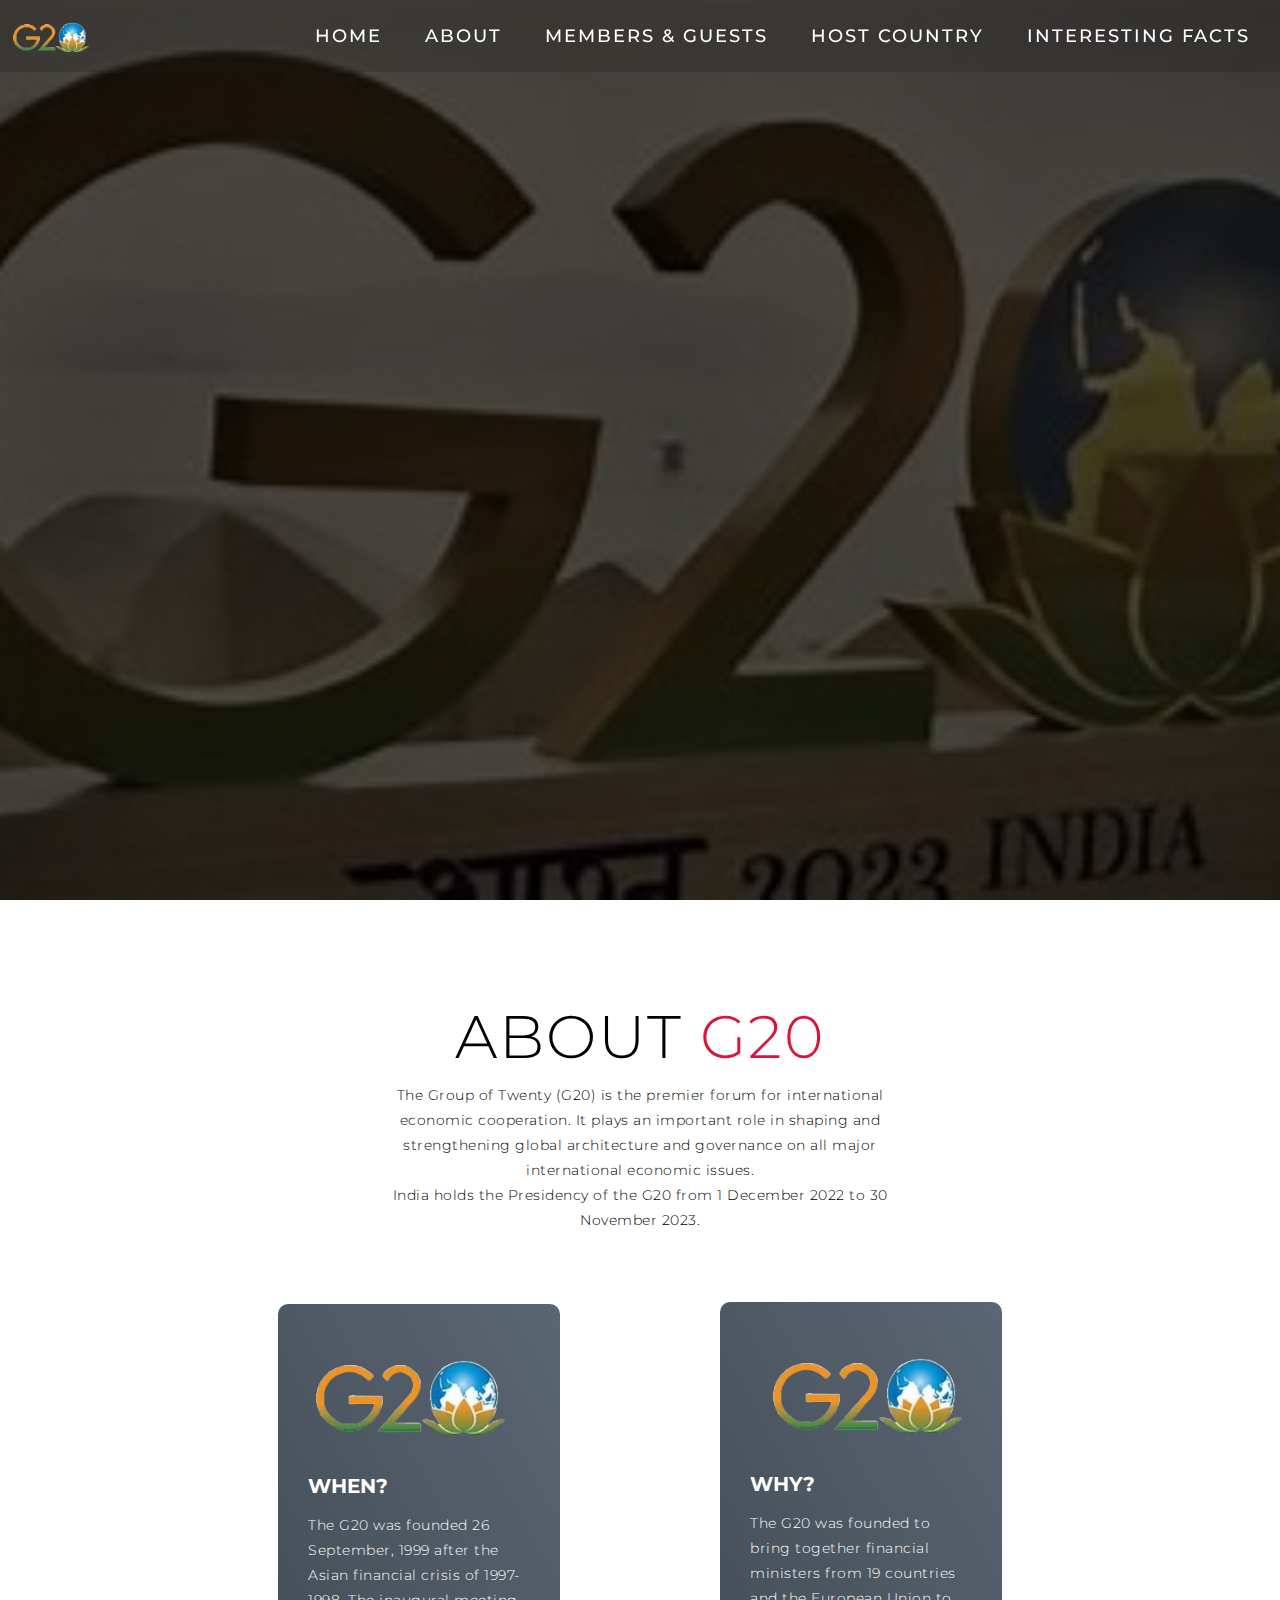
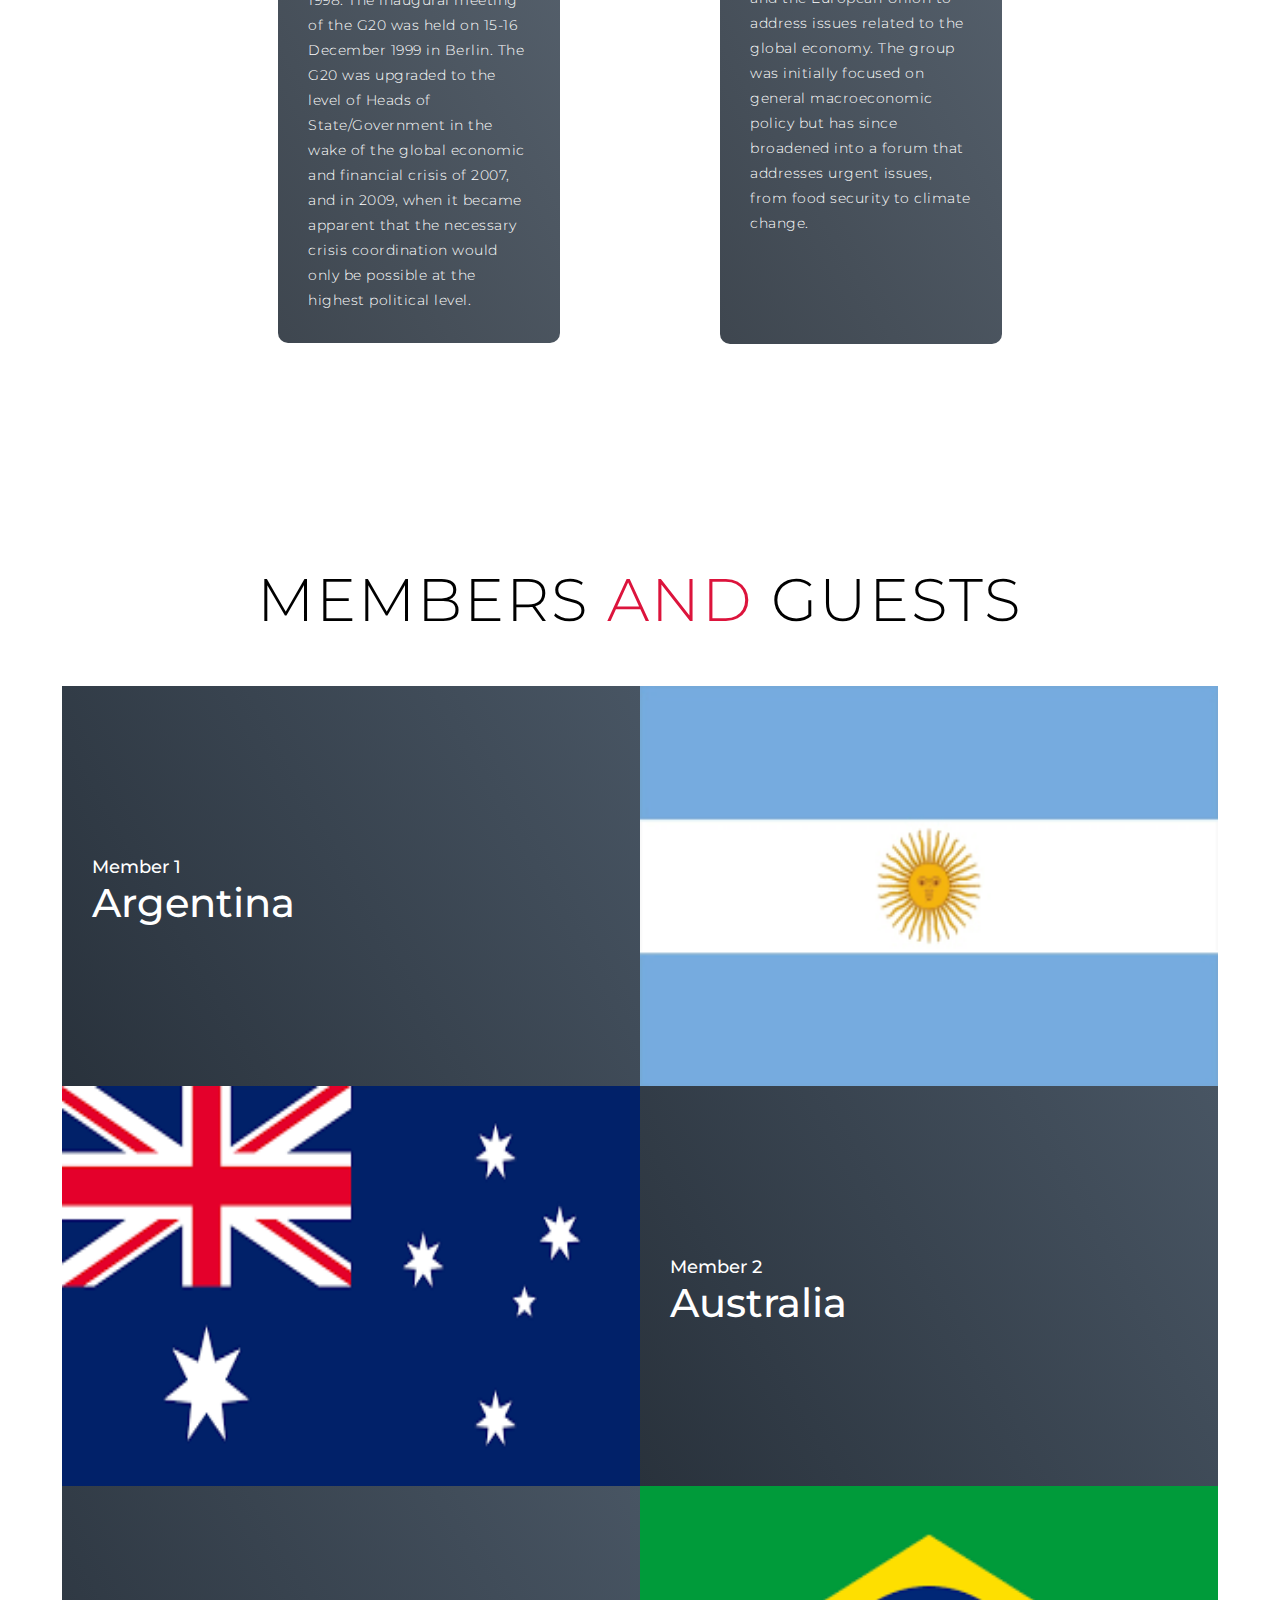
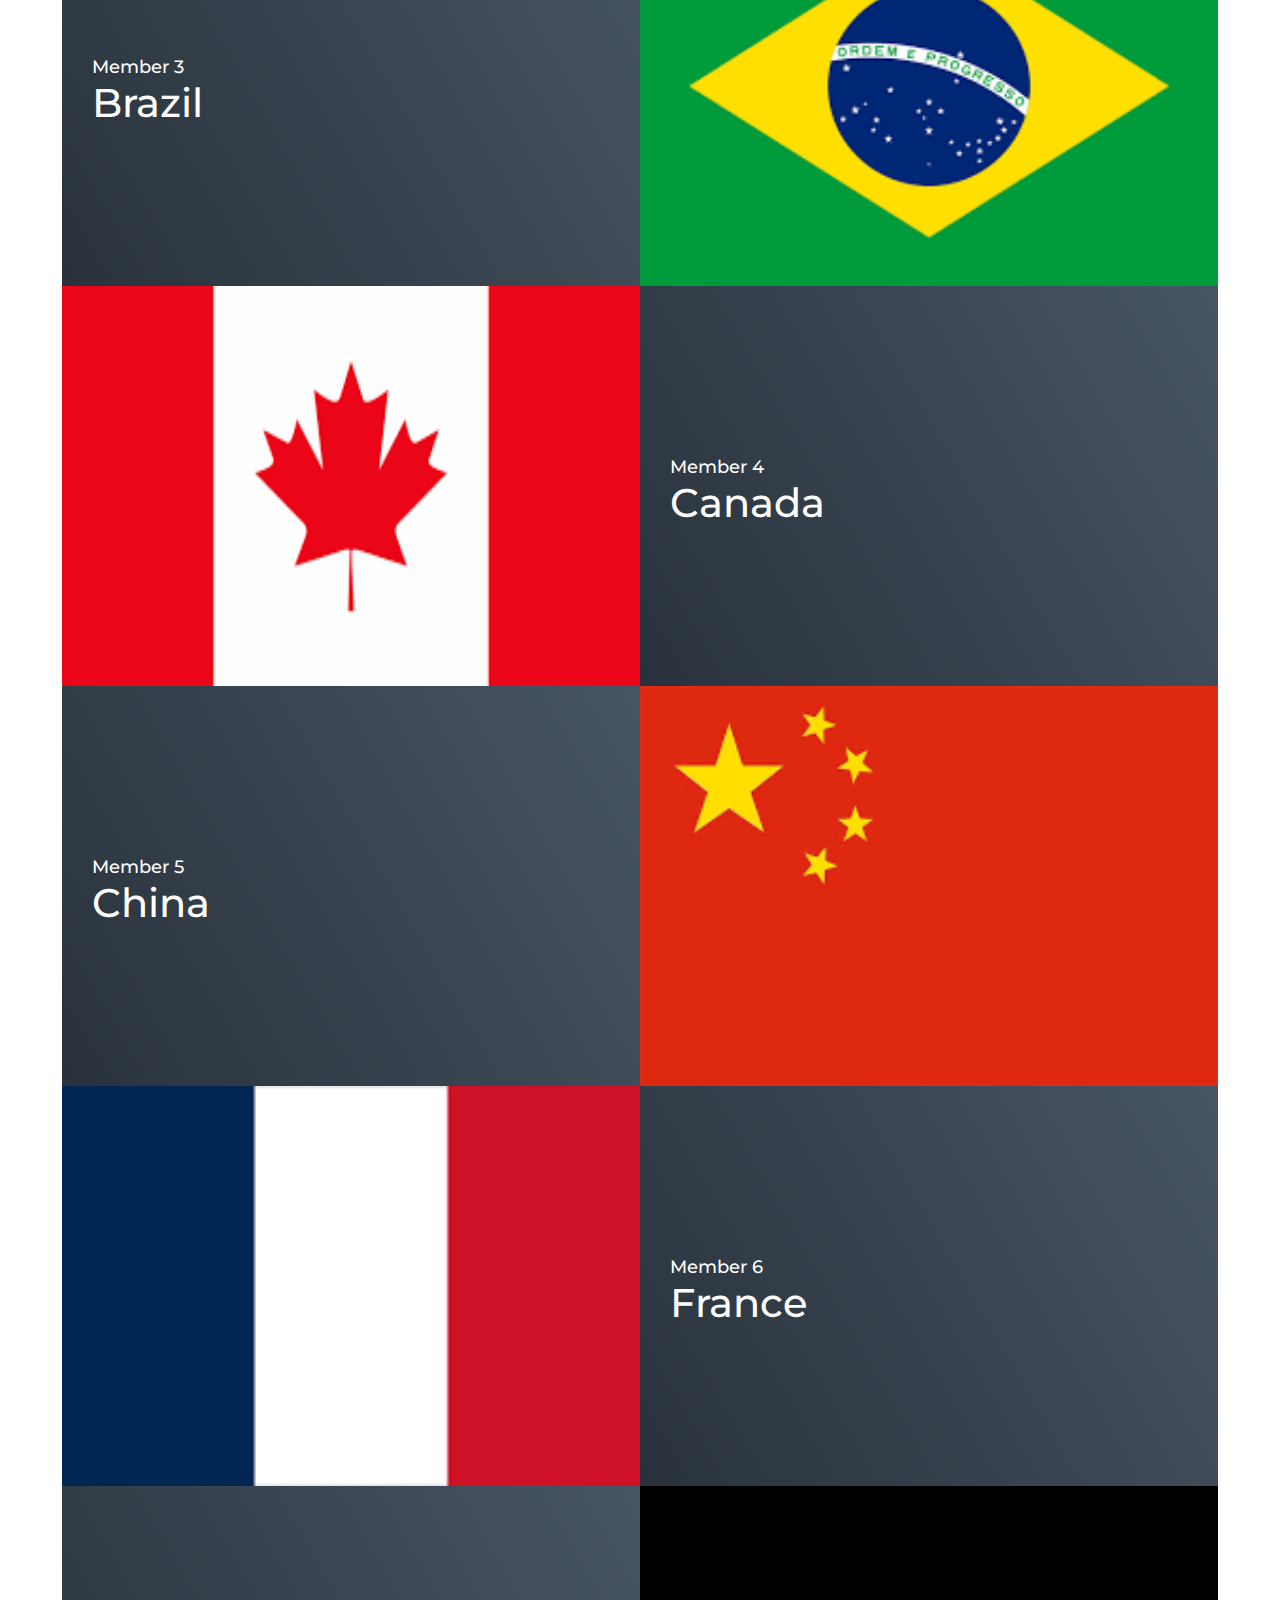
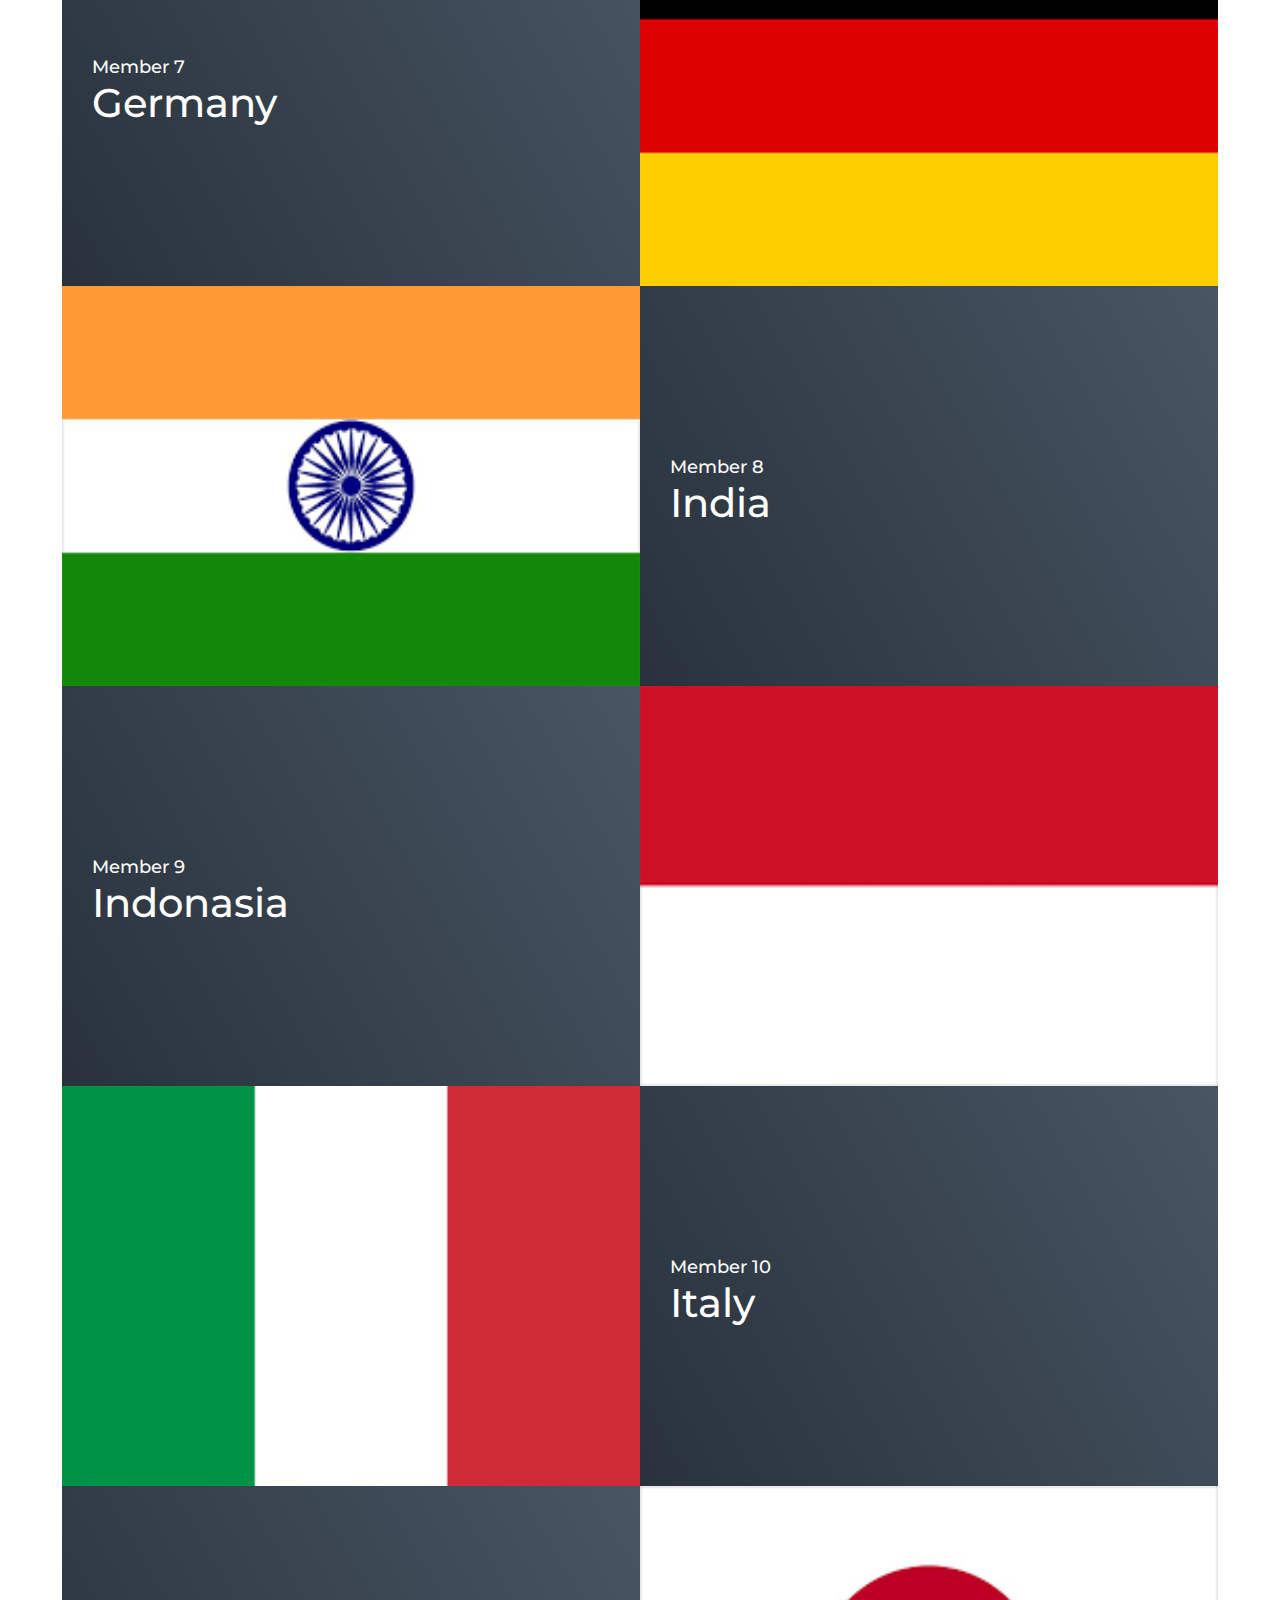
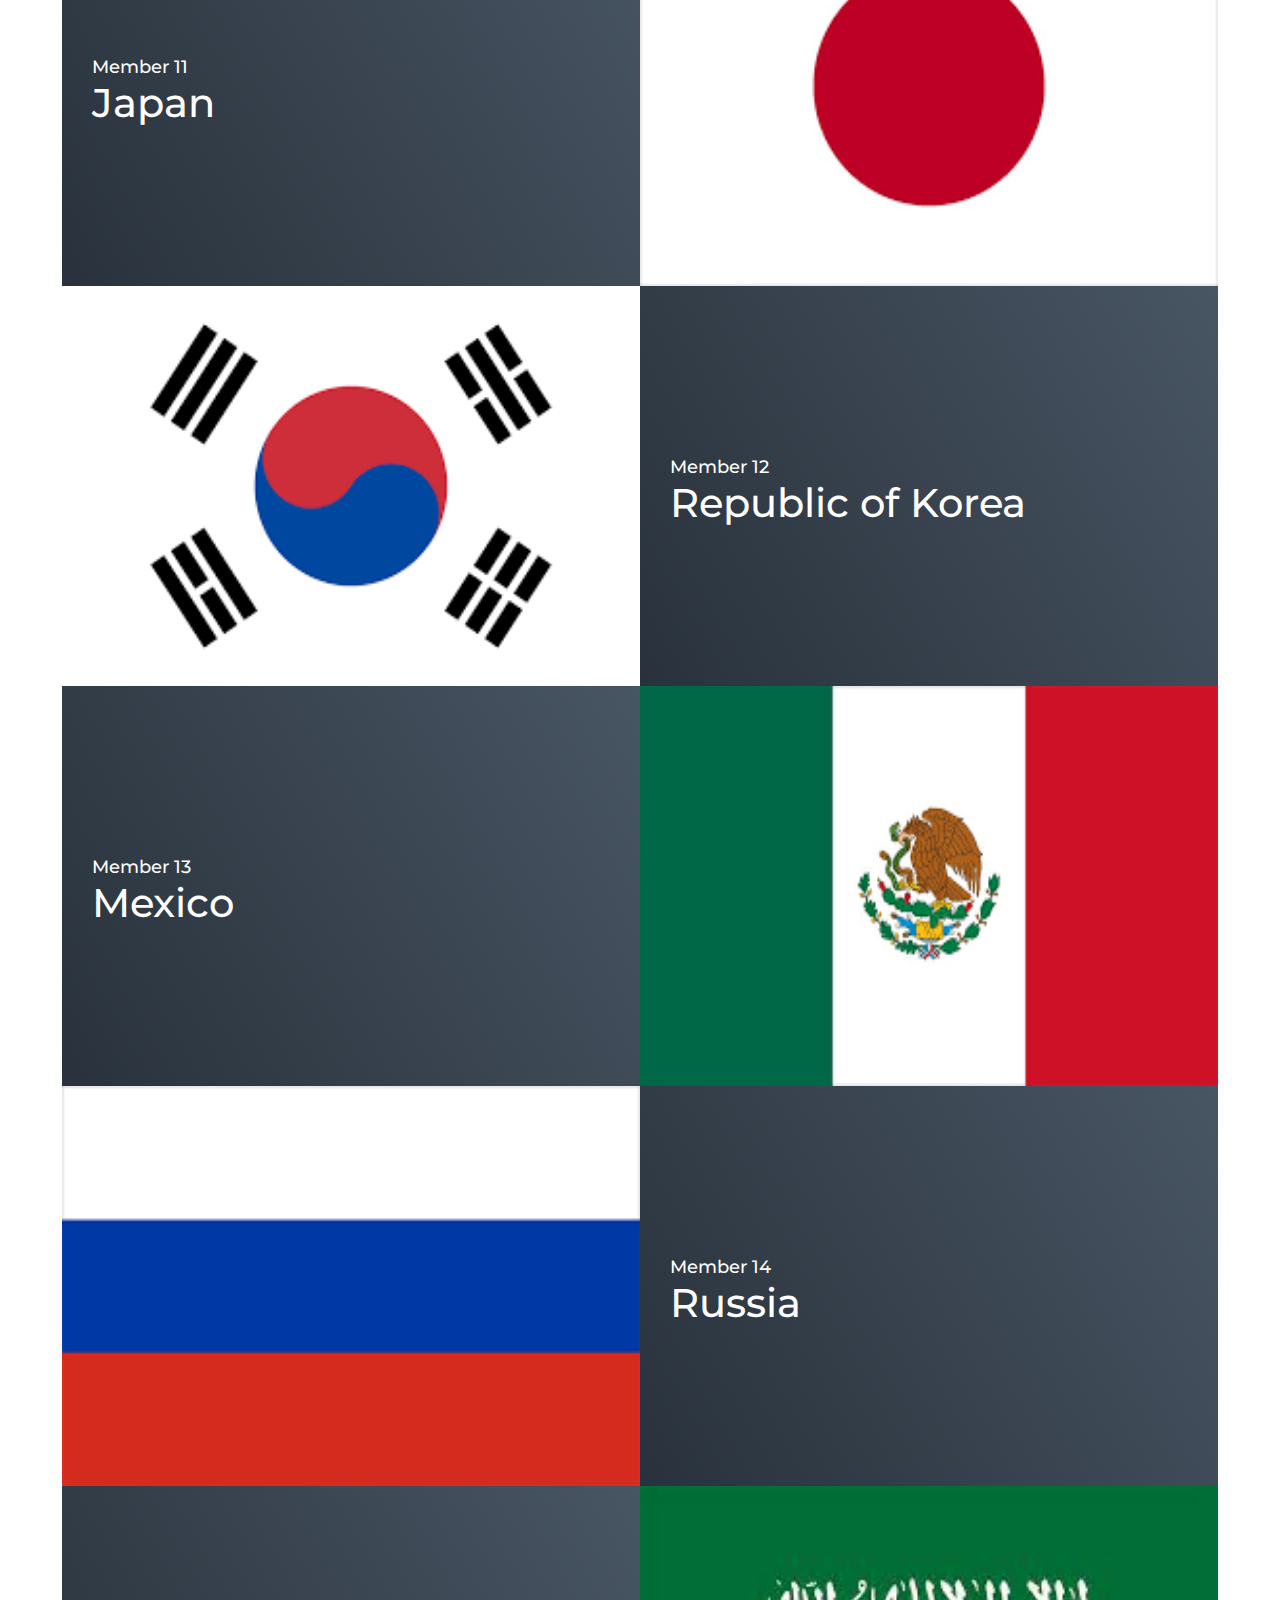
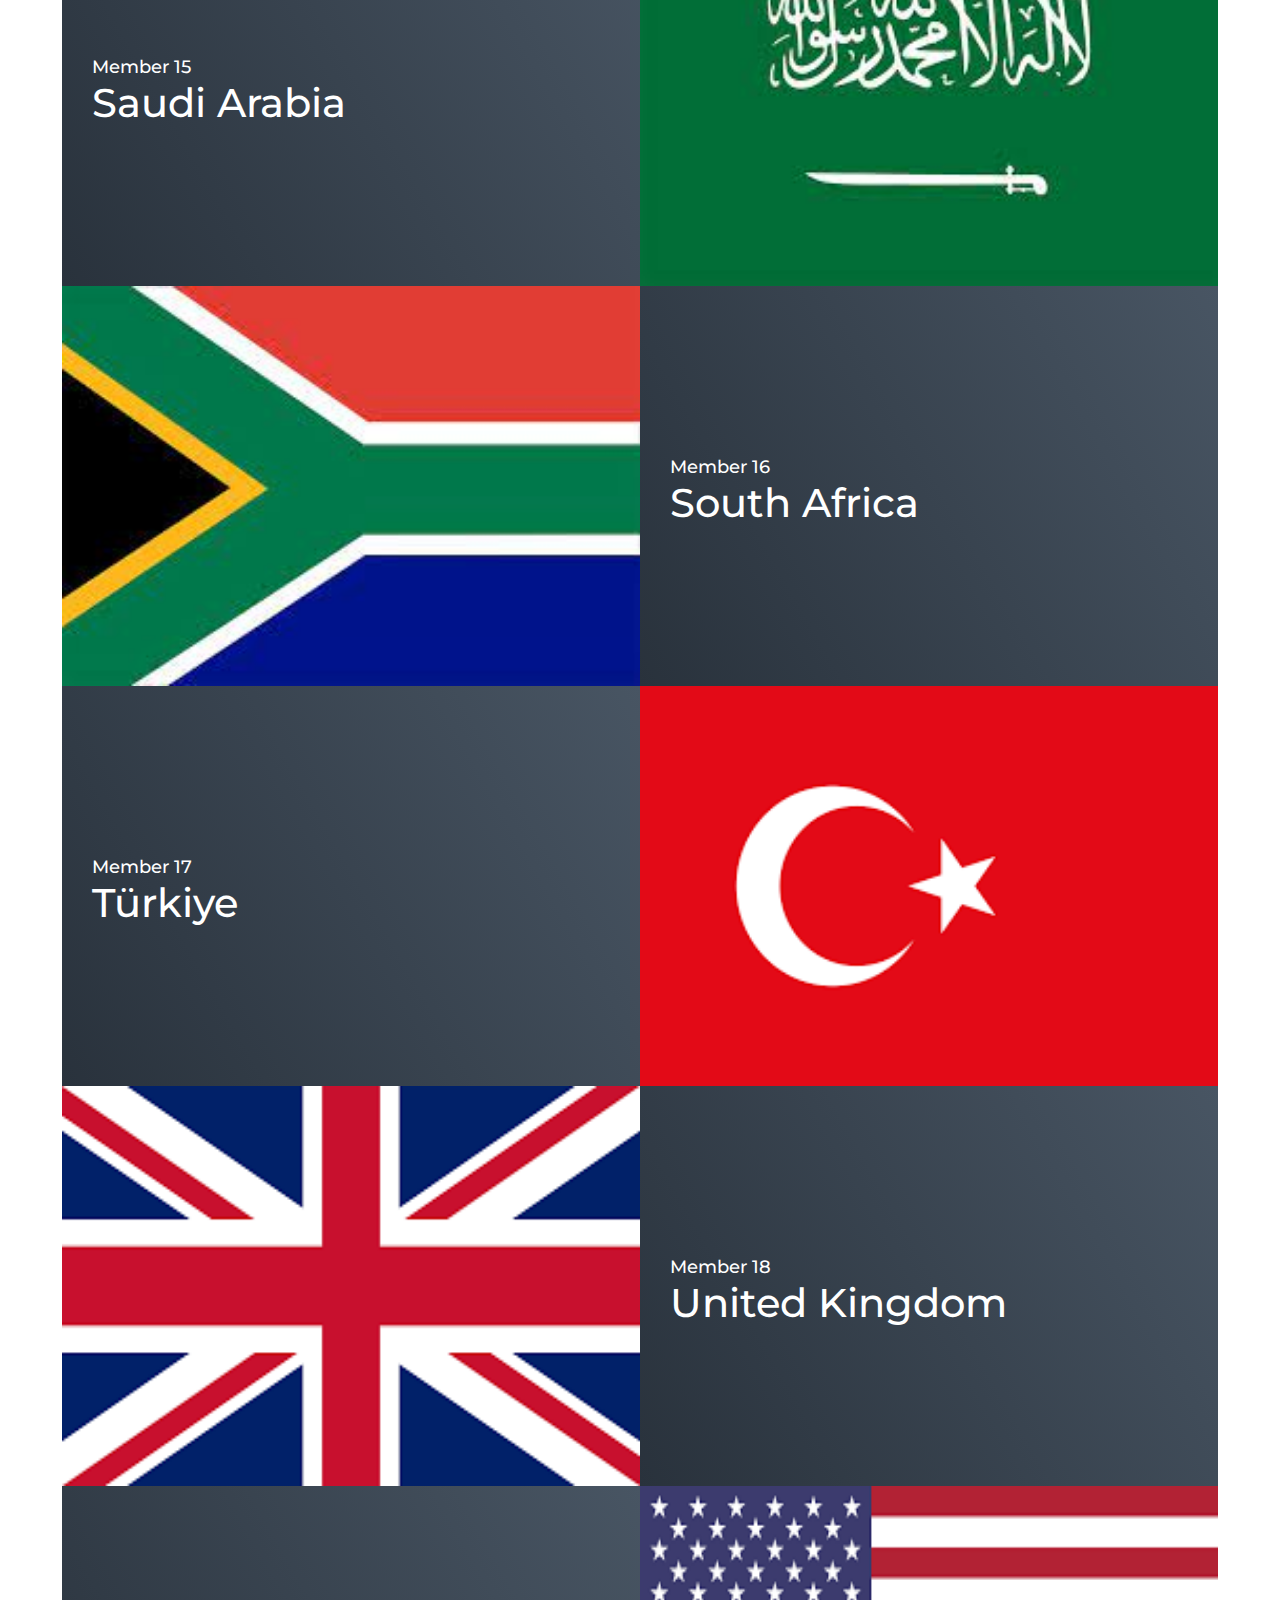
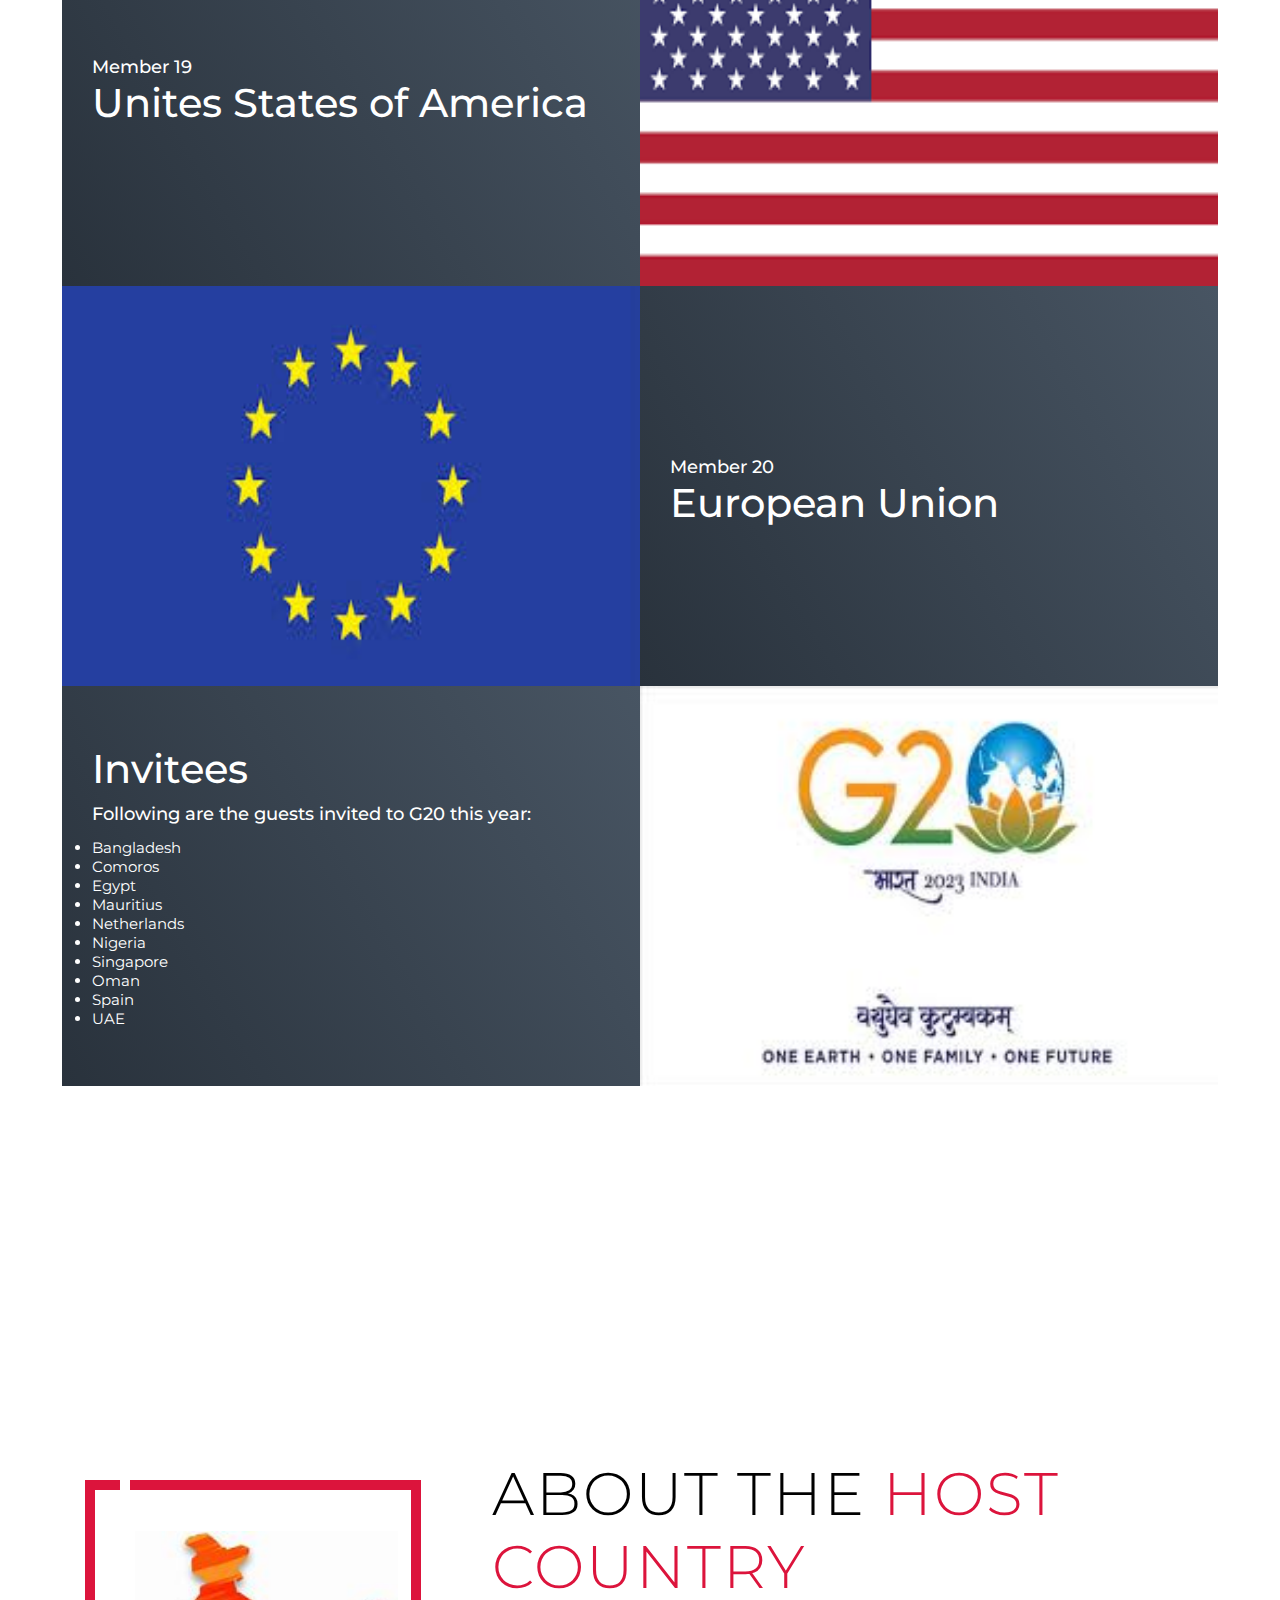
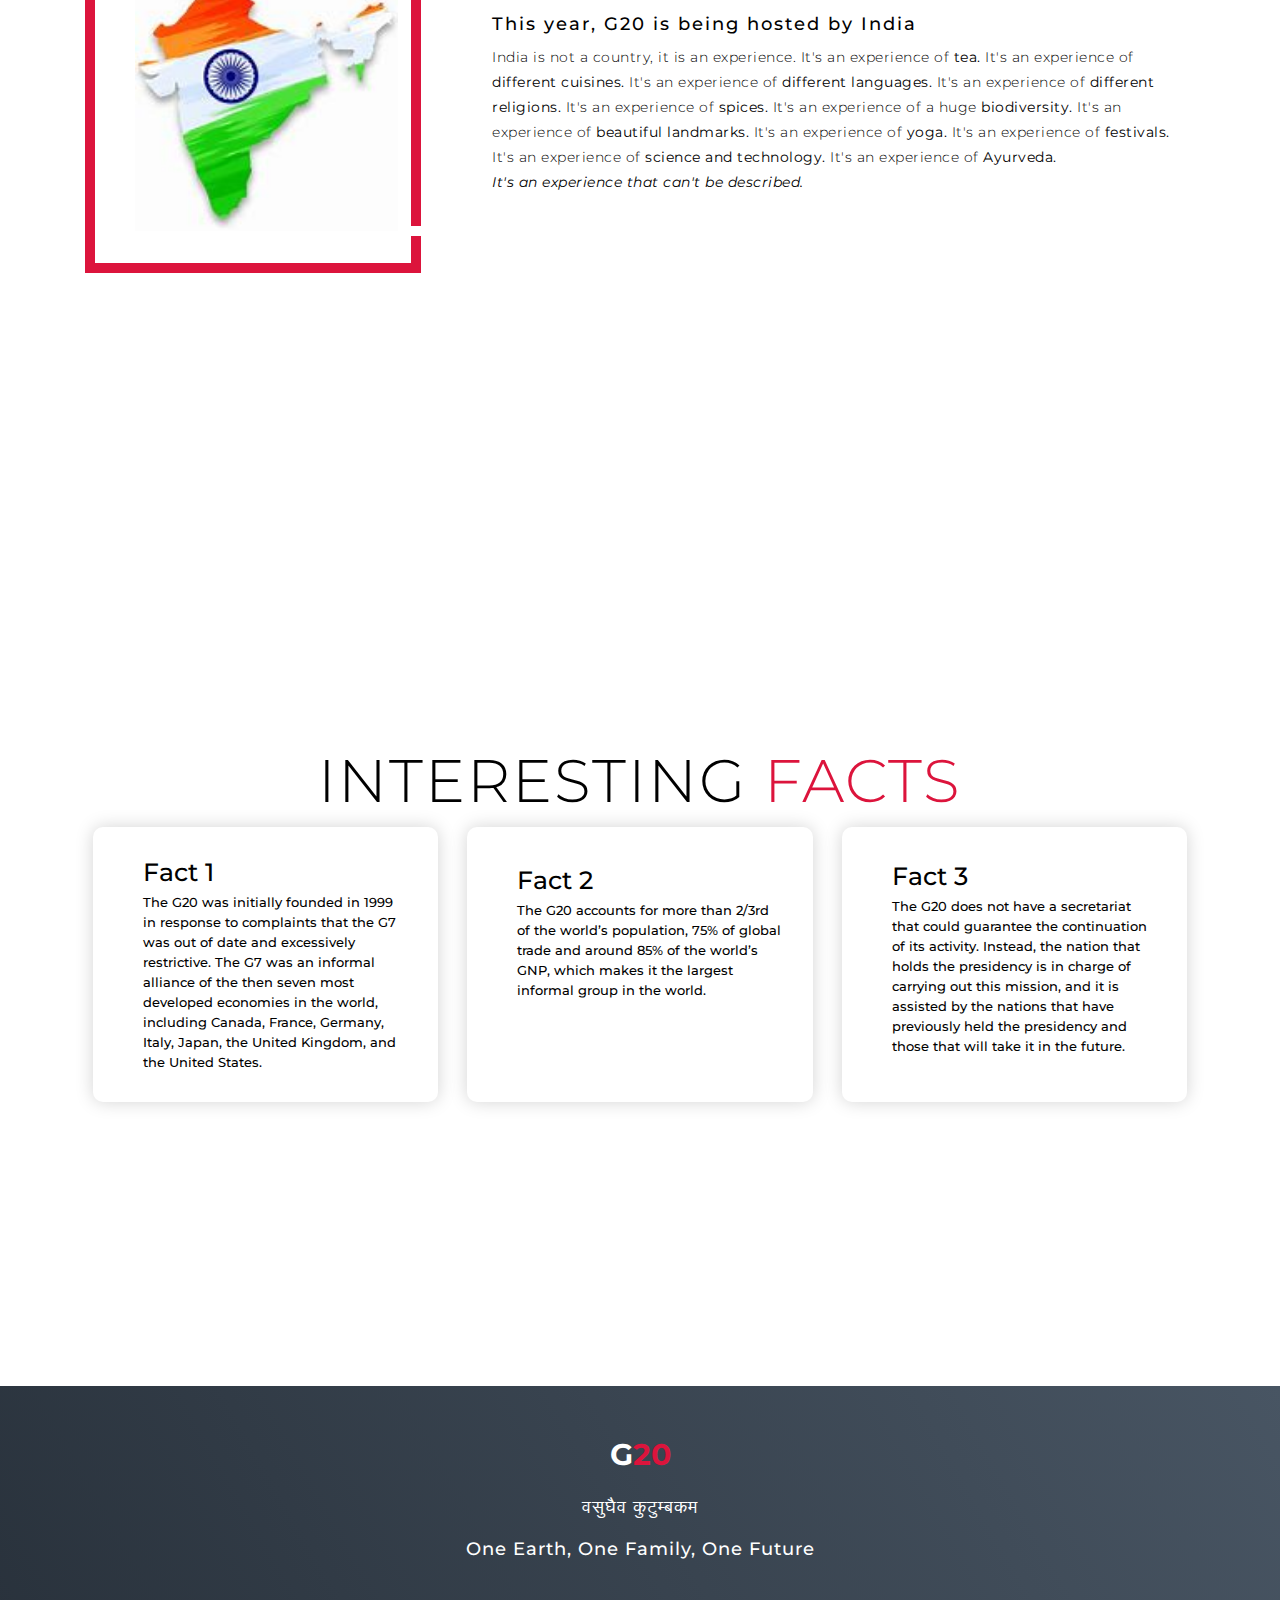
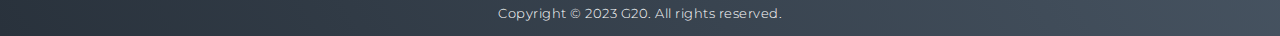
==== commit a4d7193c: "Update index.html" ====
--- a/index.html
+++ b/index.html
@@ -351,10 +351,10 @@
       <div class="brand">
         <h1>G<span>20</span></h1>
       </div>
-      <br><br><br>
+      <br>
       <h2>वसुघैव कुटुम्बकम</h2>
       <h2>One Earth, One Family, One Future</h2>
-      <br><br><br>
+      <br><br>
       <p>Copyright © 2023 G20. All rights reserved.</p>
     </div>
   </section>
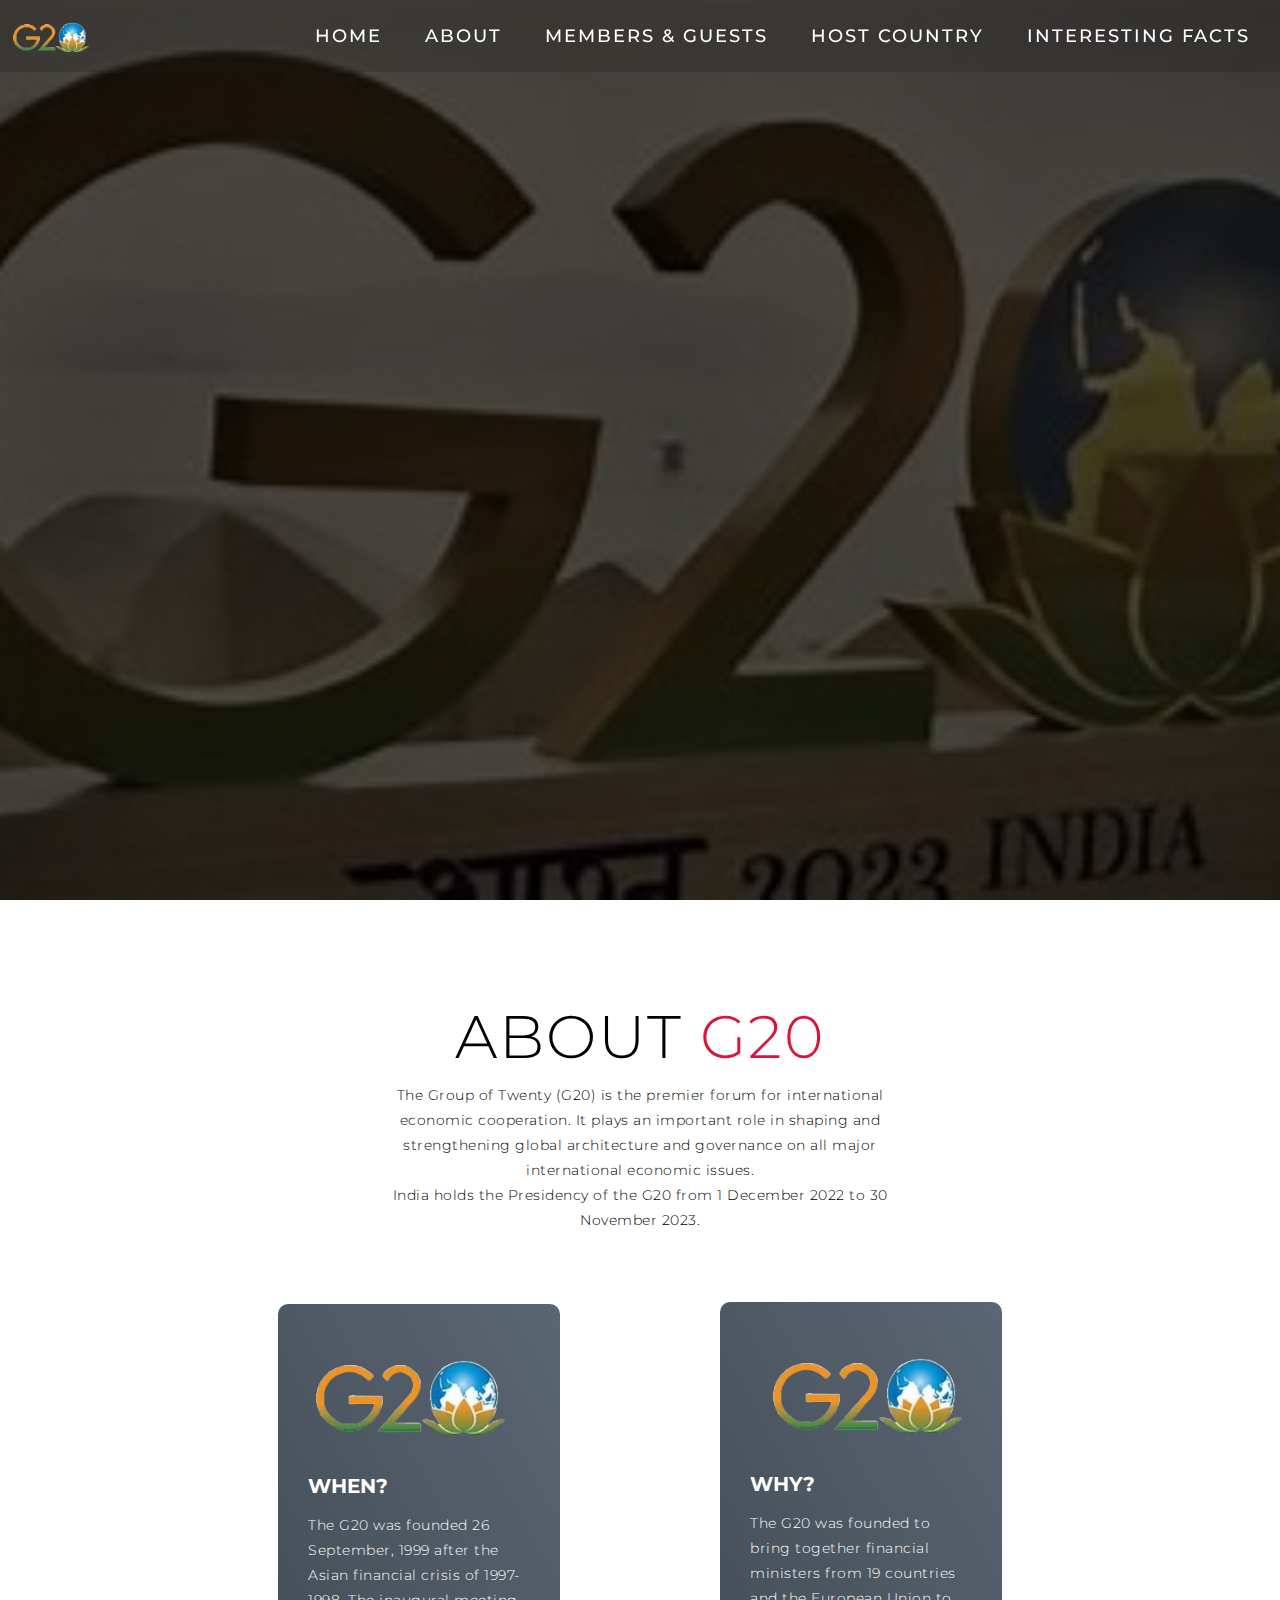
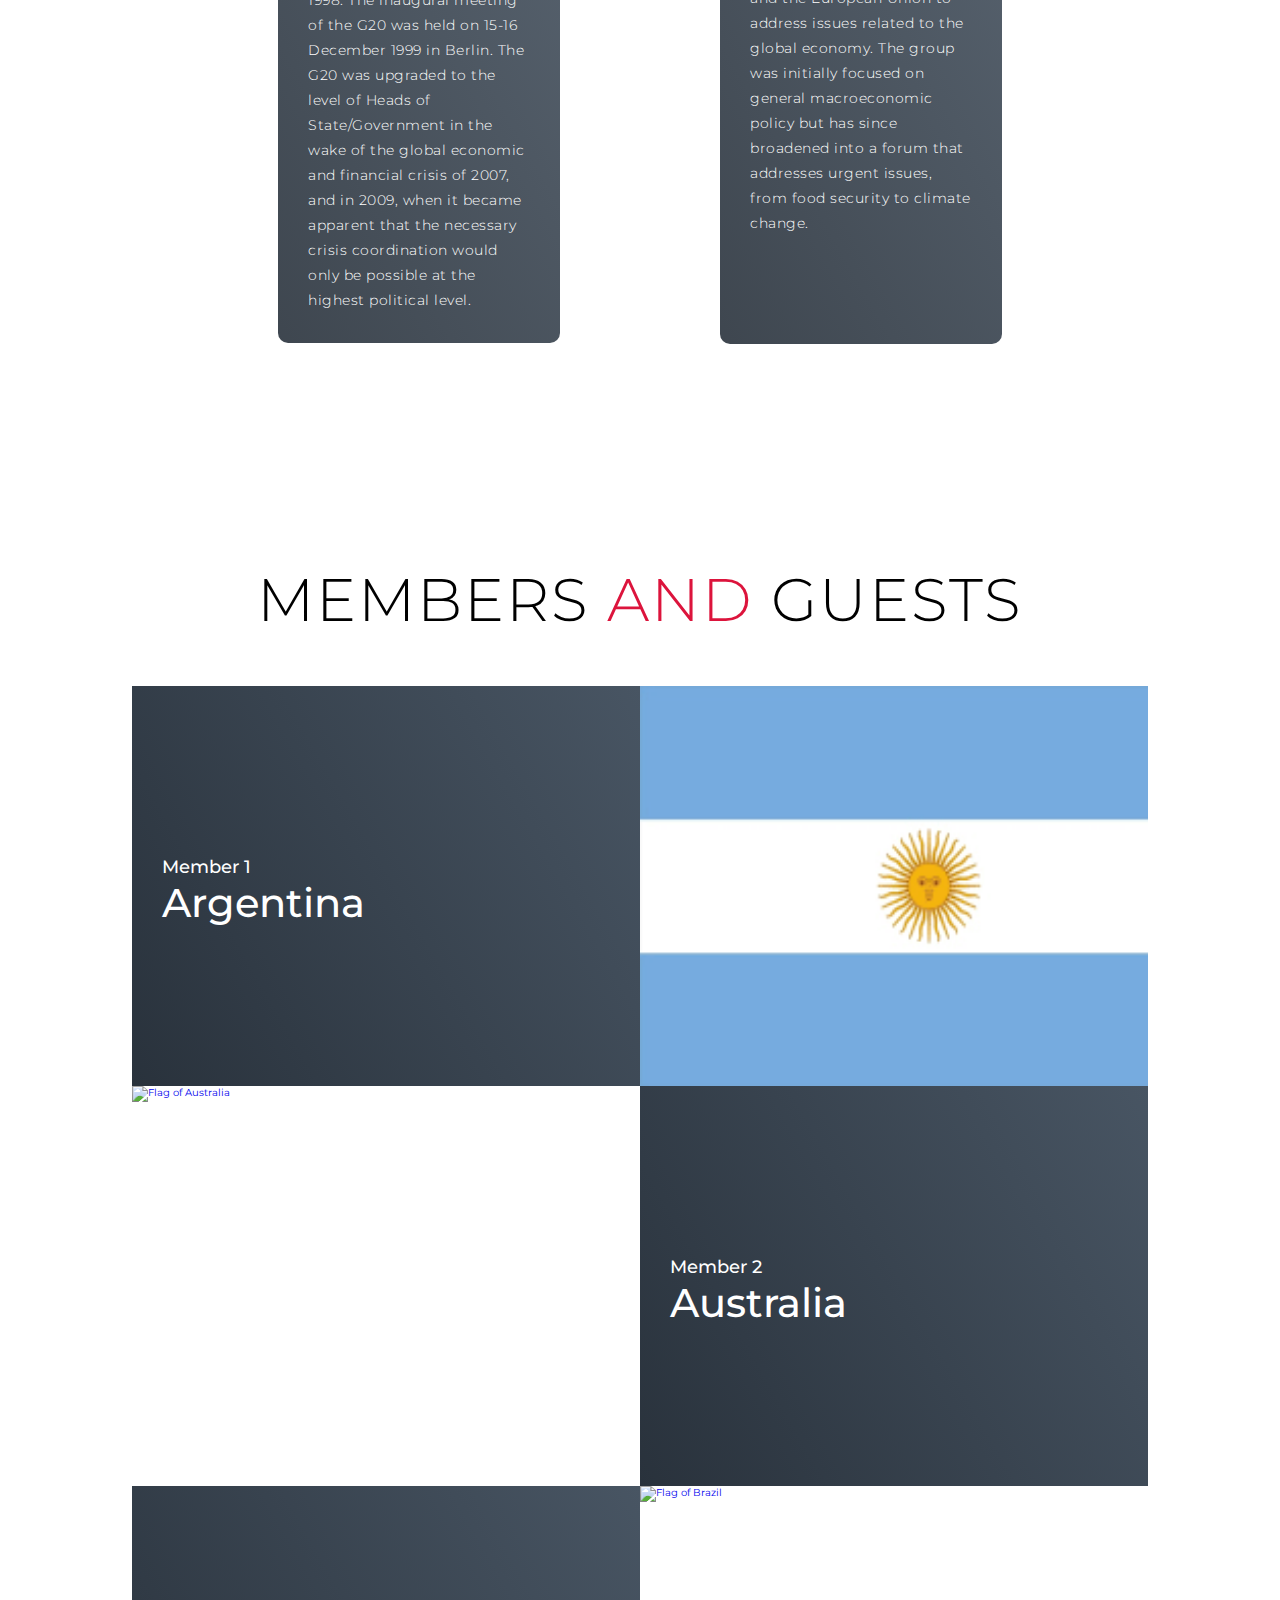
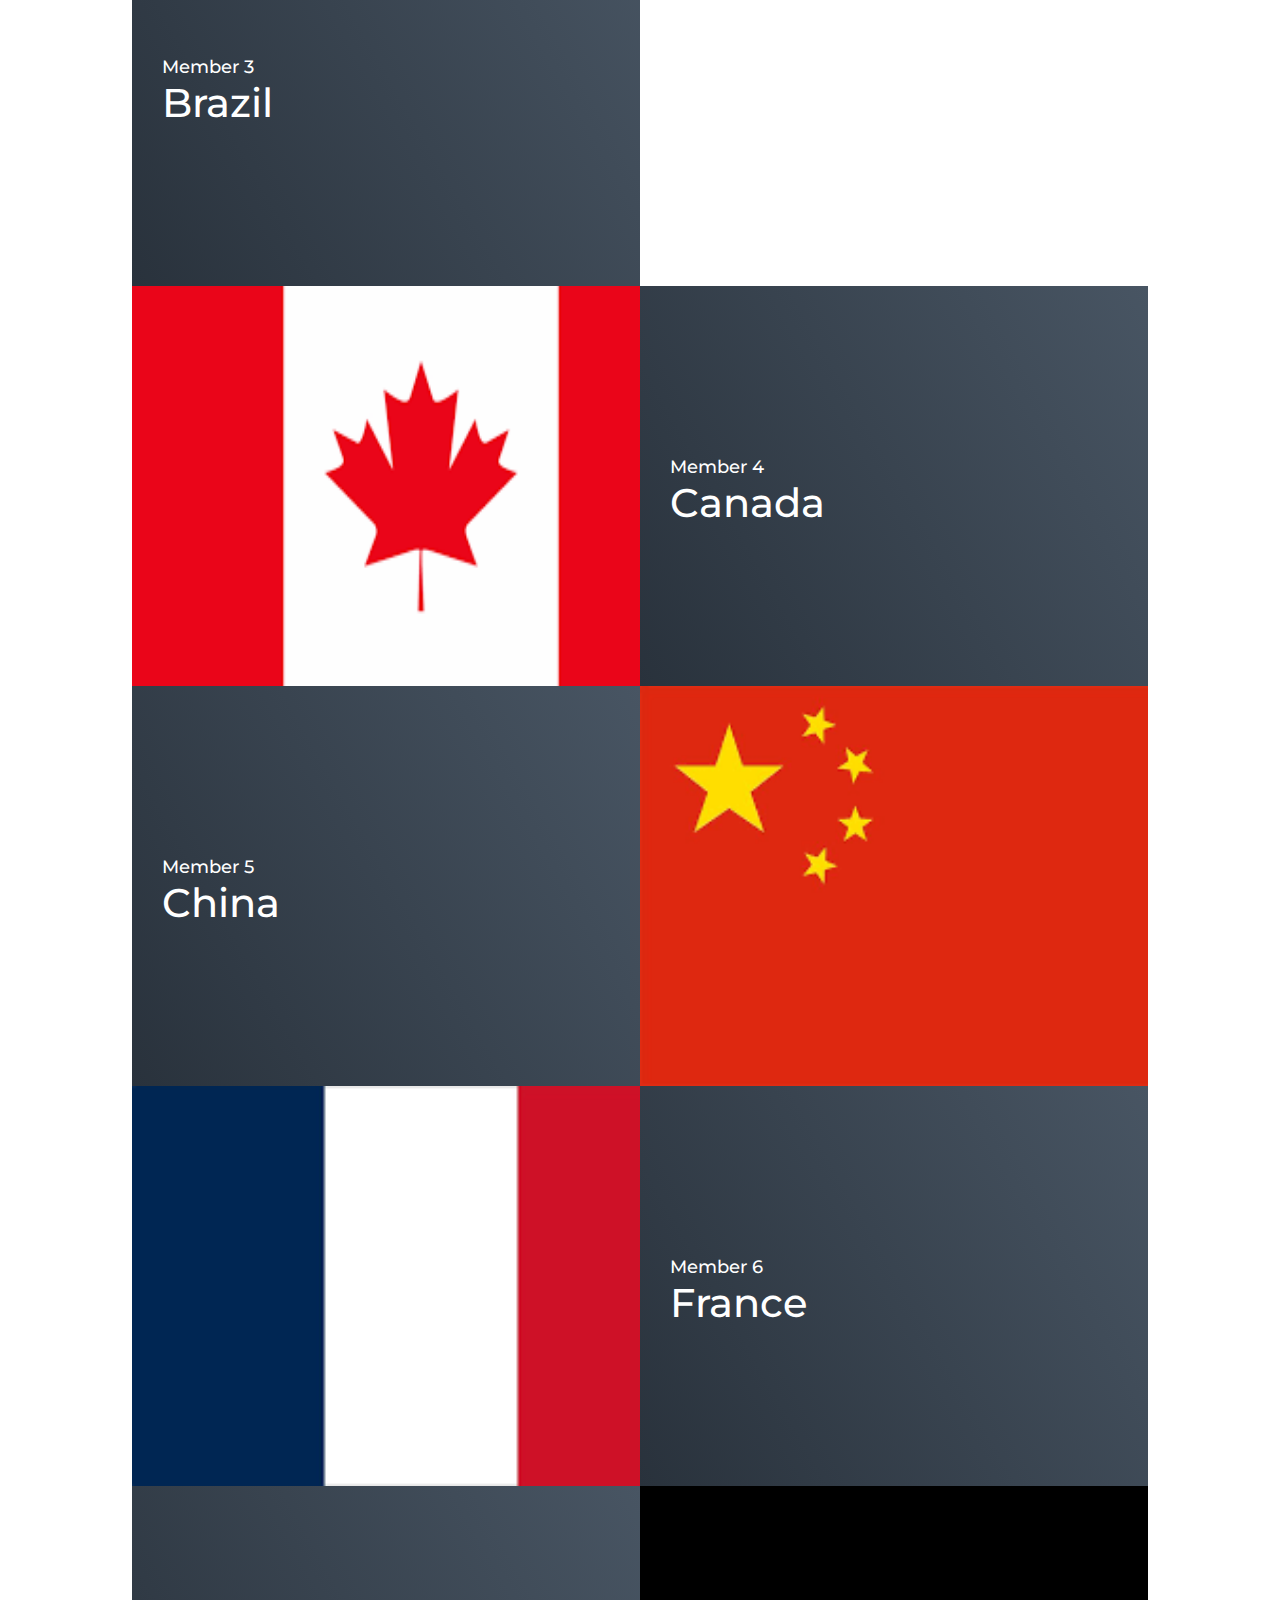
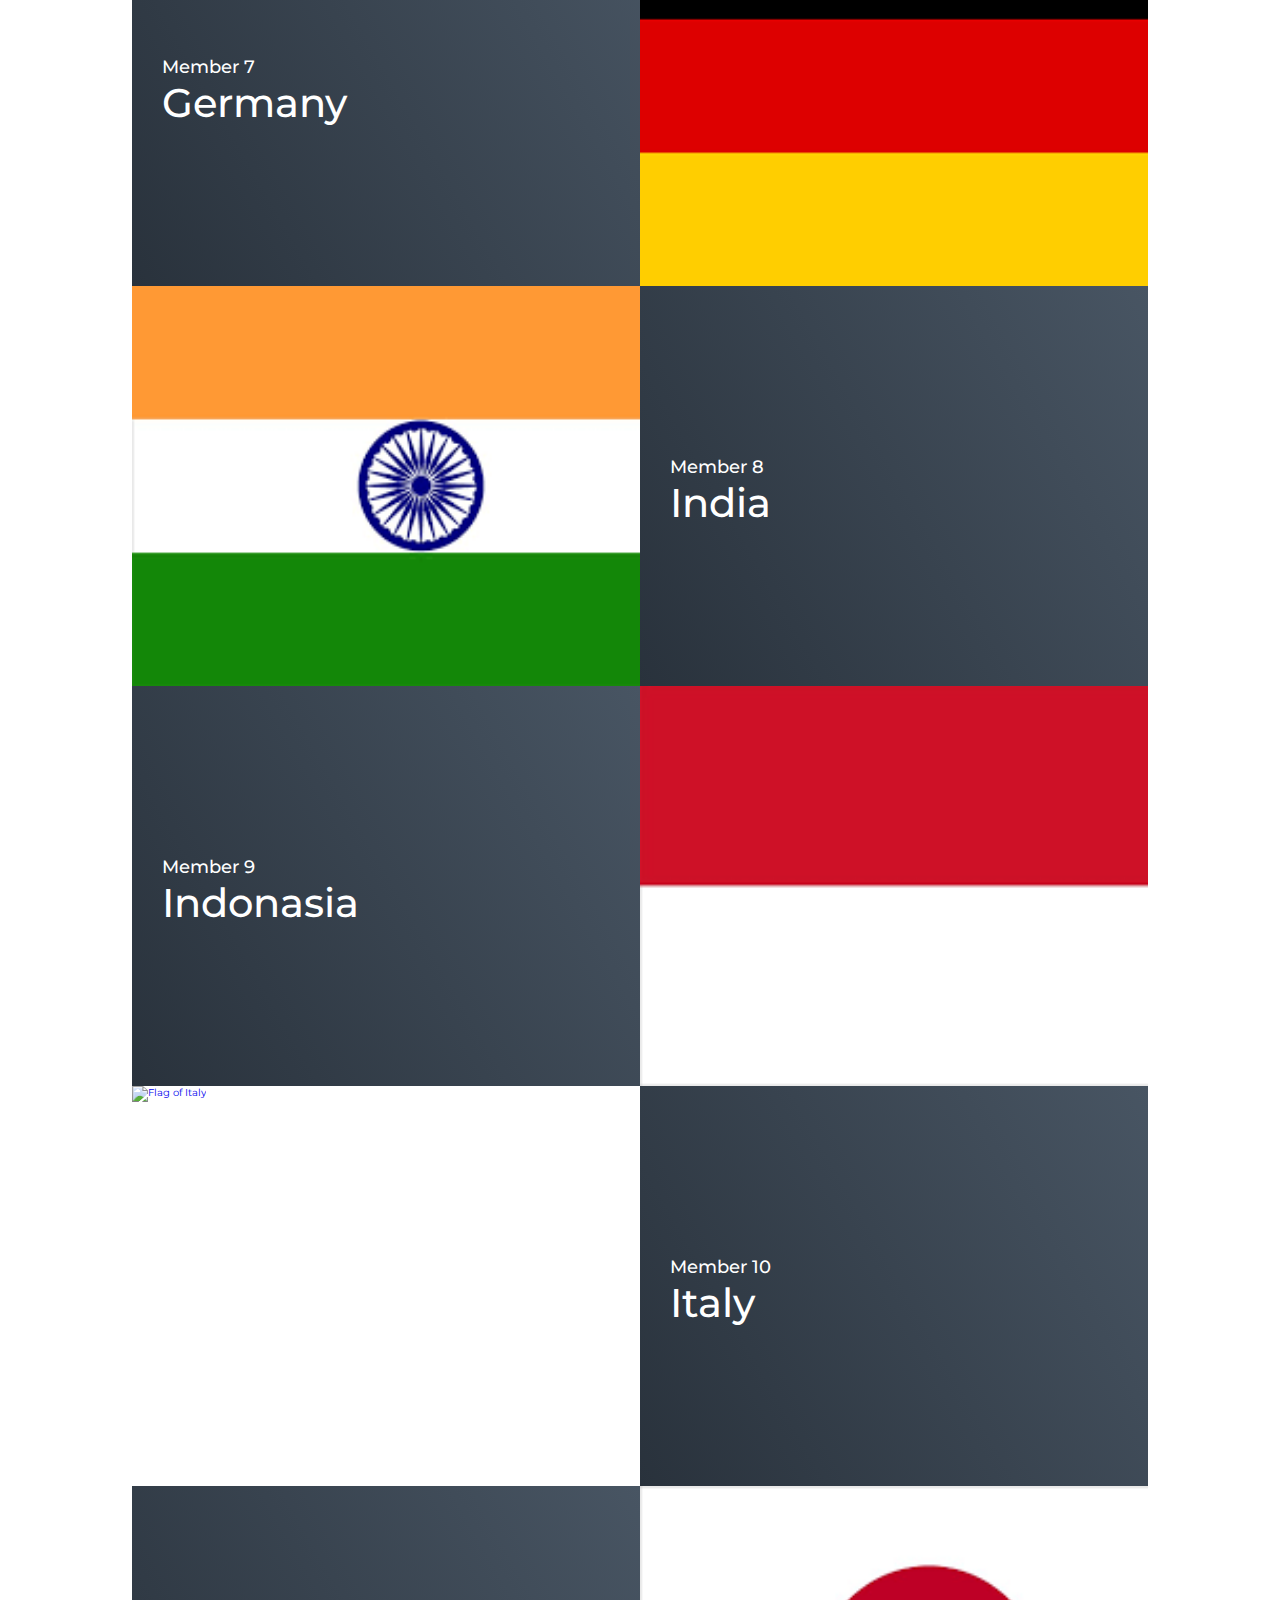
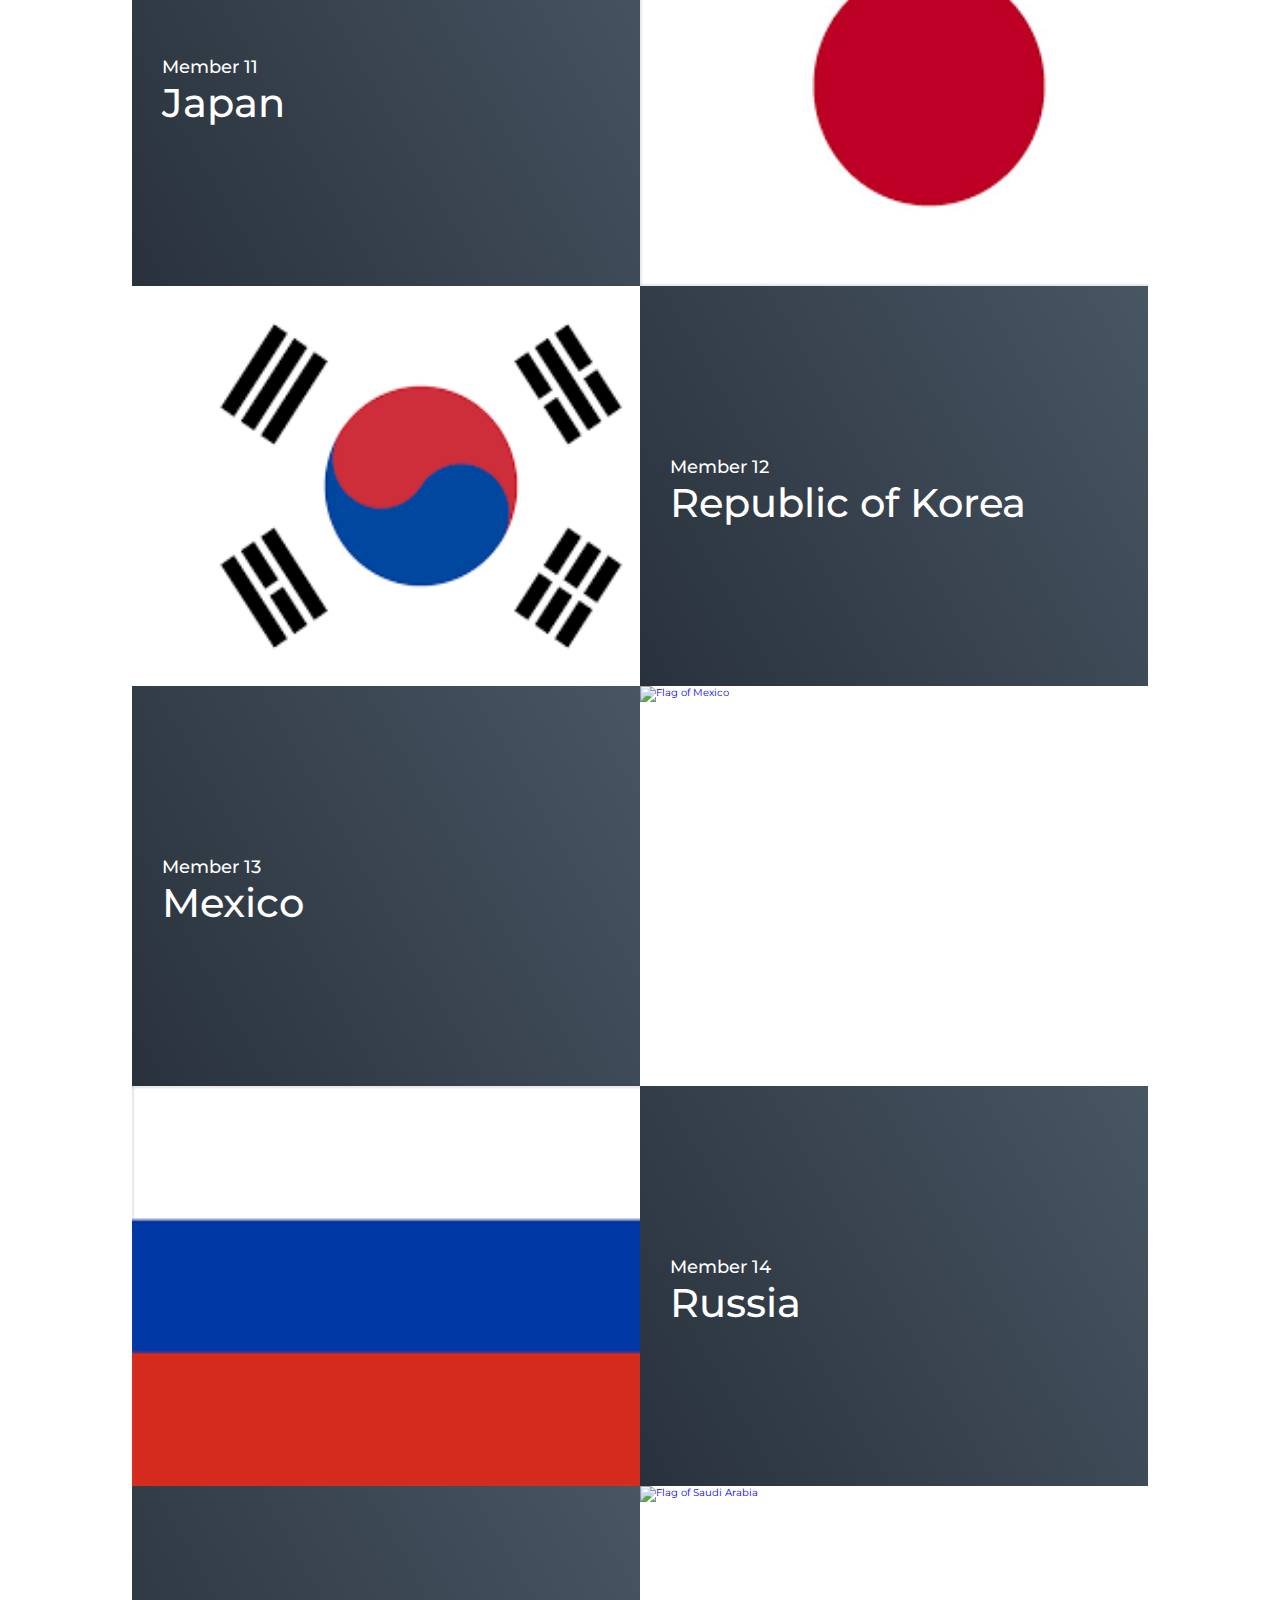
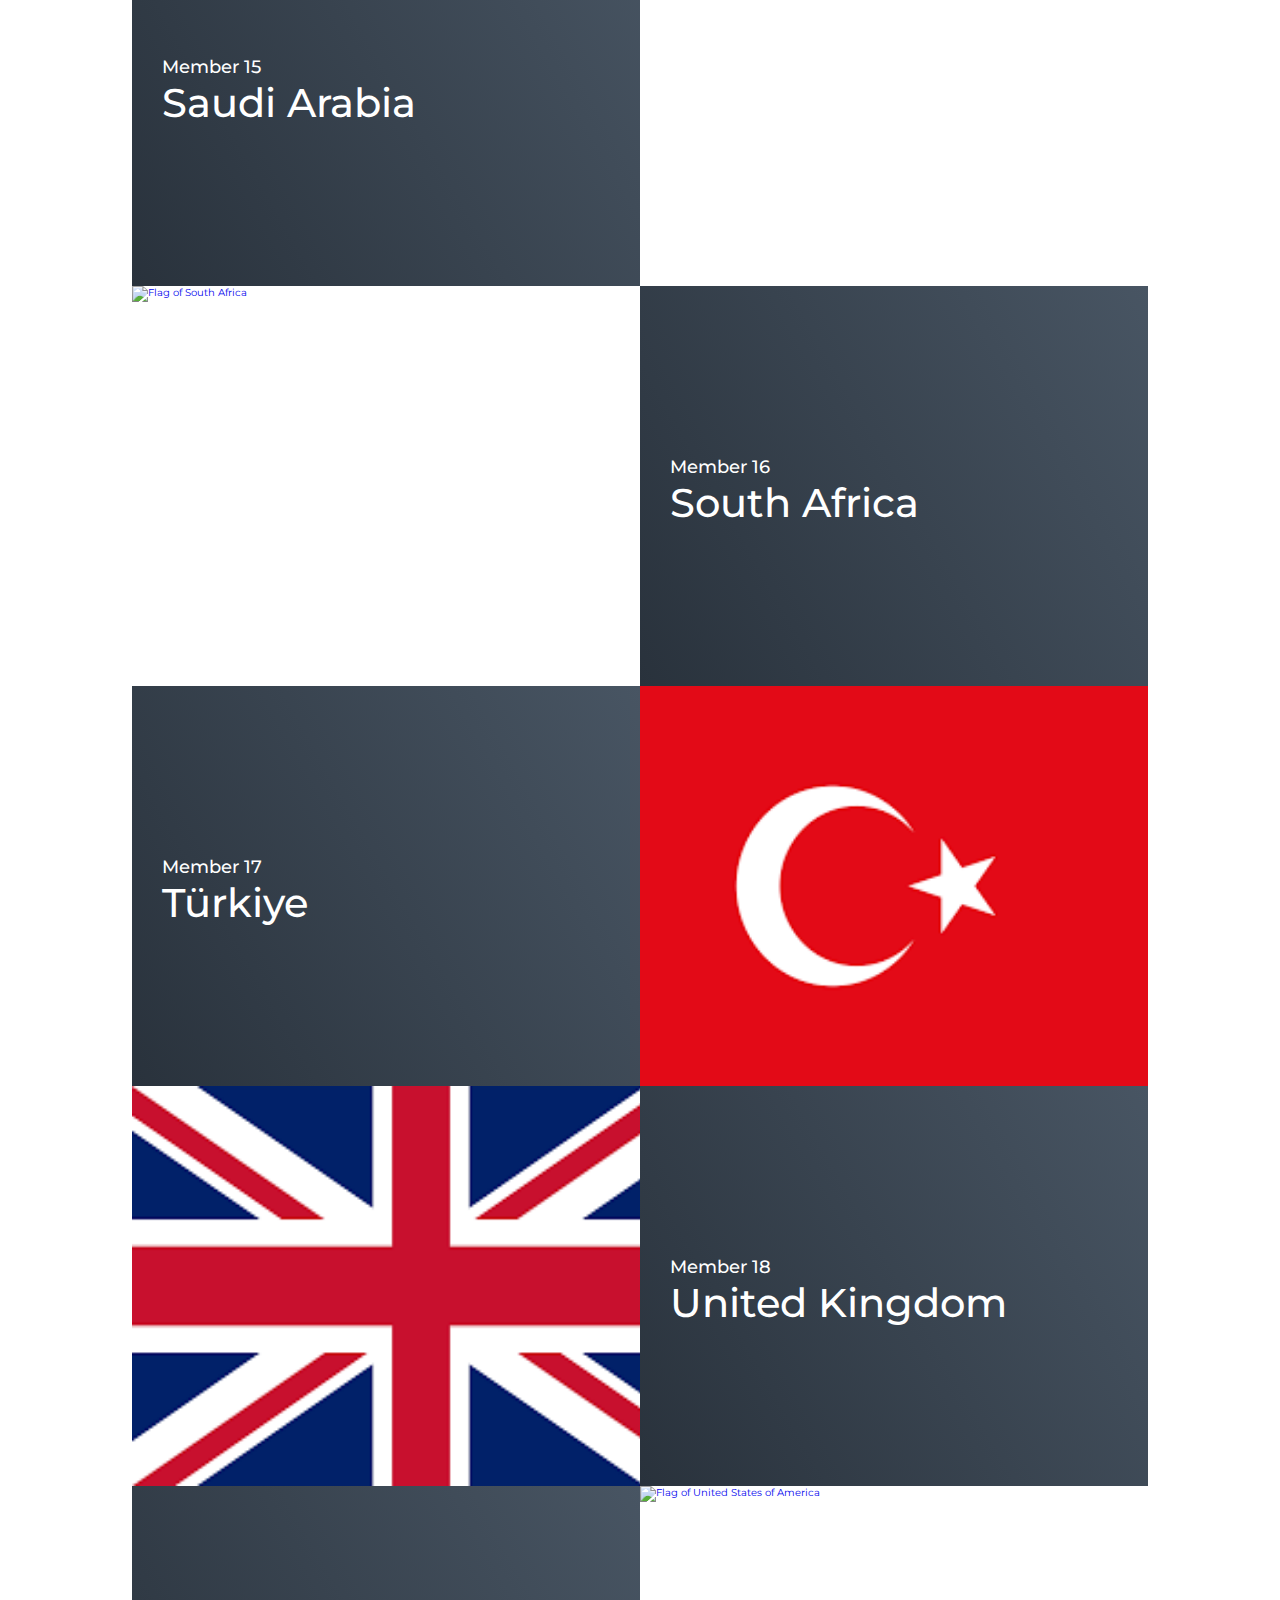
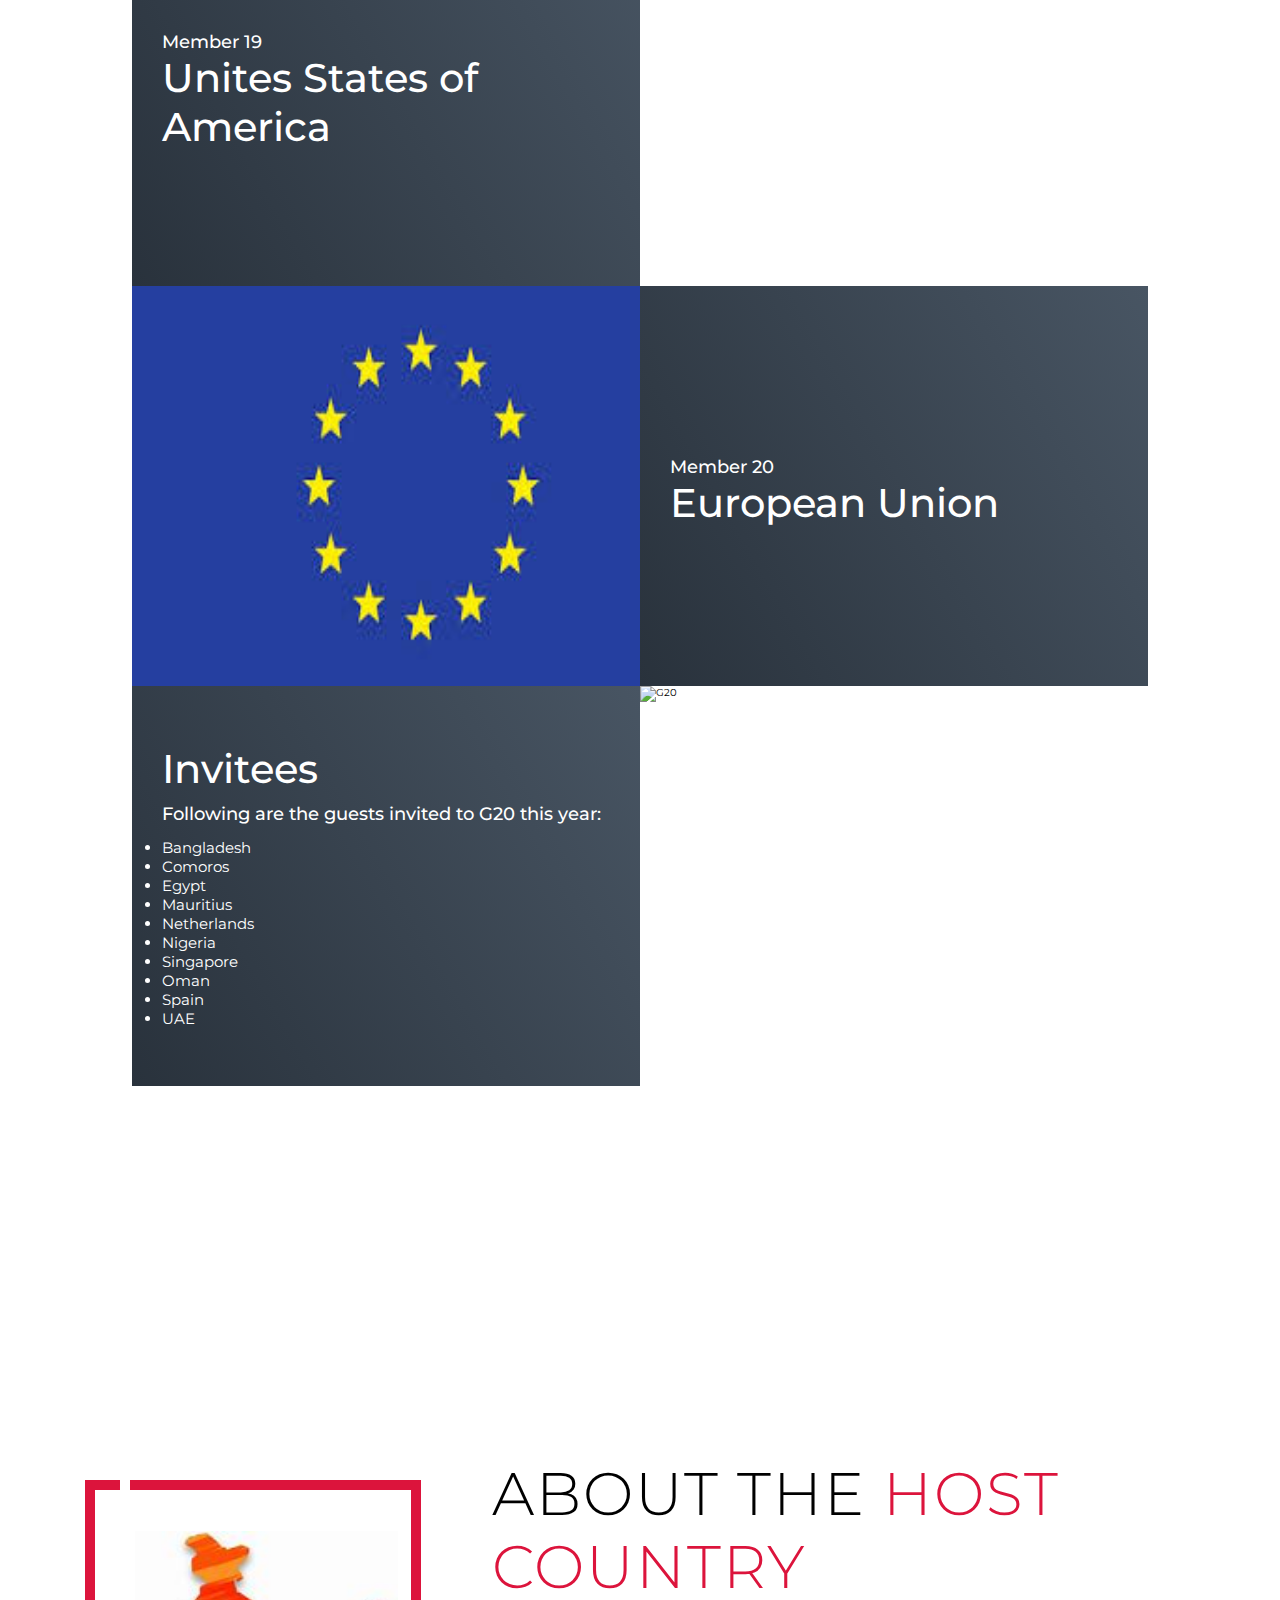
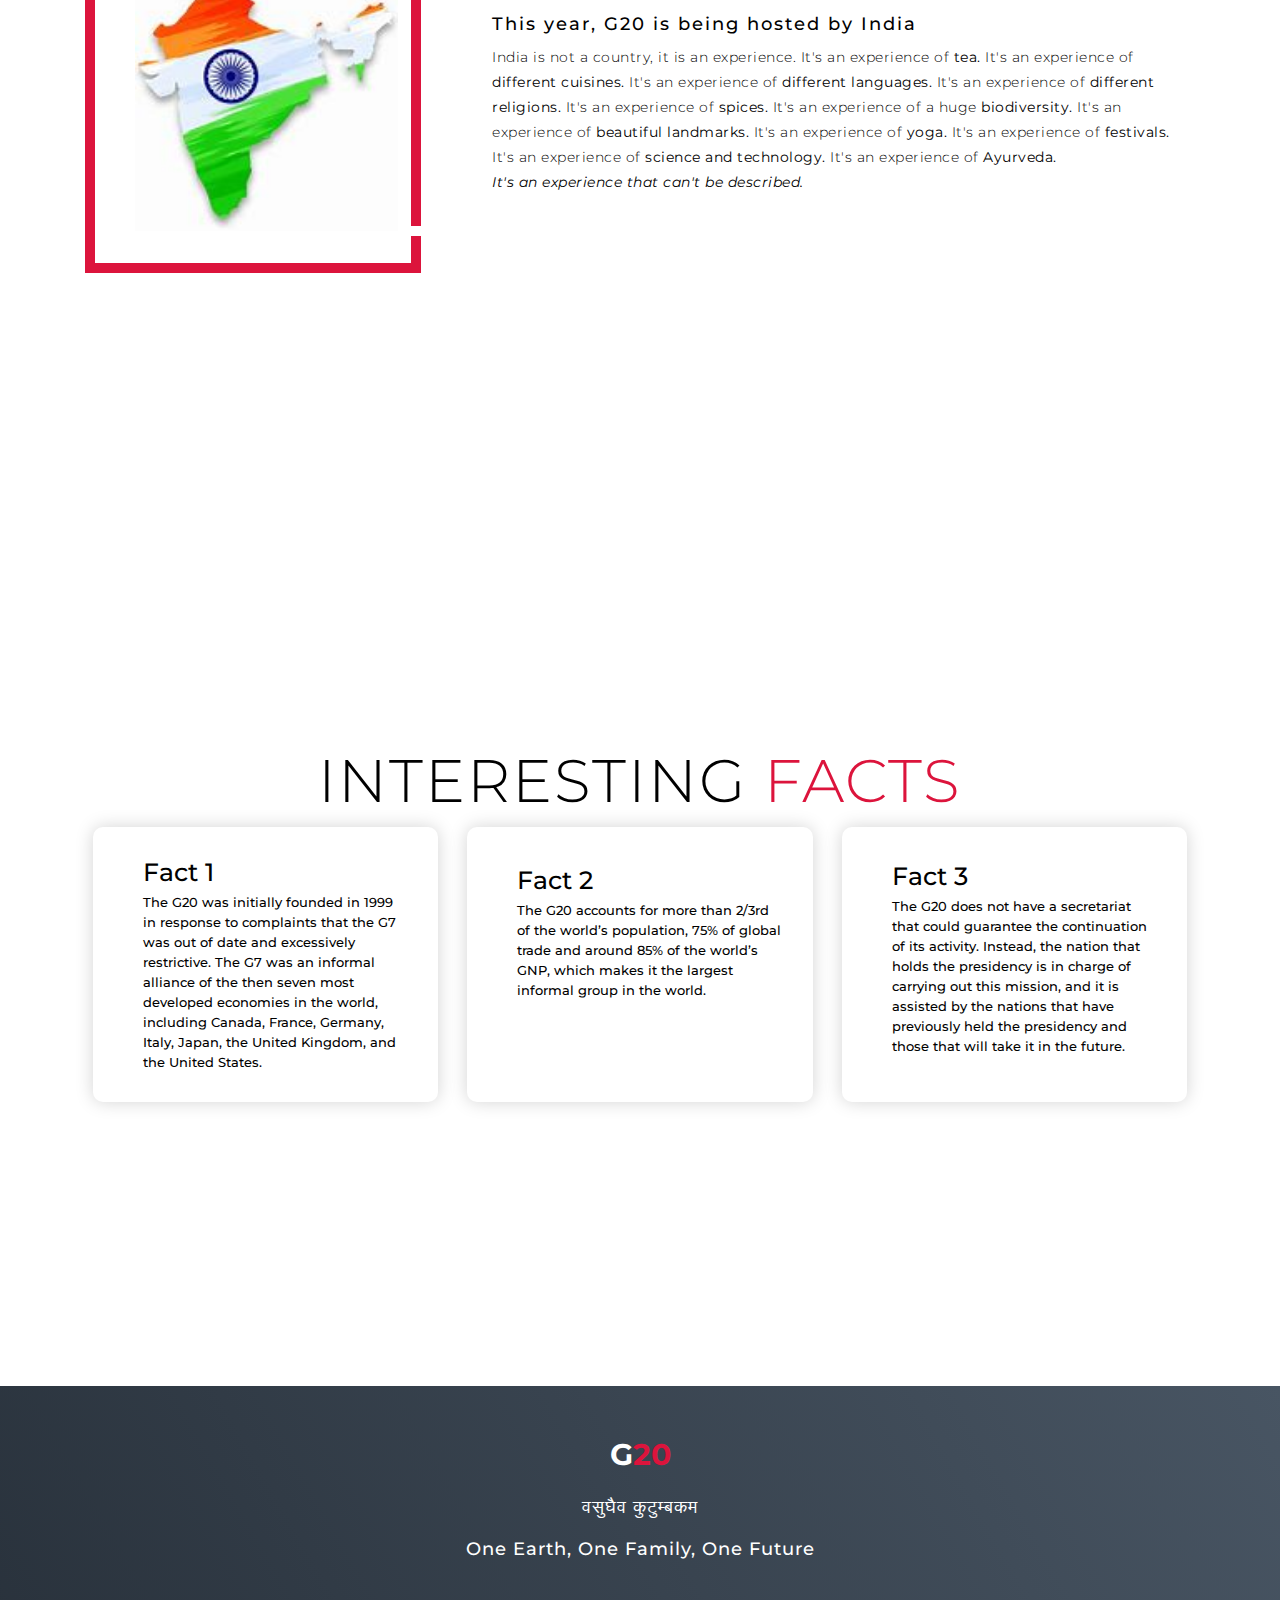
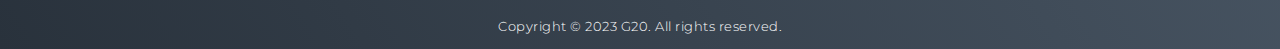
==== commit bbda5ec1: "Update index.html" ====
--- a/index.html
+++ b/index.html
@@ -82,34 +82,36 @@
         <h1 class="section-title">Members <span>and</span> Guests</h1>
       </div>
       <div class="all-projects">
-        <div class="project-item">
-          <div class="project-info">
+        <a href="https://www.argentina.gob.ar/" class="project-item">        
+            <div class="project-info">
             <h2>Member 1</h2>
             <h1>Argentina</h1>
           </div>
           <div class="project-img">
             <img src="flag_argentina.png" alt="Flag of Argentina" width="600cm" height="400cm" style="padding-right: 22px;">
           </div>
-        </div>
-        <div class="project-item">
-          <div class="project-info">
-            <h2>Member 2</h2>
-            <h1>Australia</h1>
-          </div>
-          <div class="project-img">
-            <img src="flag_australia.png" alt="Flag of Australia" width="600cm" height="400cm" style="padding-right: 22px;">
-          </div>
-        </div>
-        <div class="project-item">
+      </a>
+        <a href="https://www.australia.gov.au/" class="project-item">
+            <div class="project-info">
+              <h2>Member 2</h2>
+              <h1>Australia</h1>
+            </div>
+            <div class="project-img">
+              <img src="flag_australia.jpg" alt="Flag of Australia" width="600cm" height="400cm" style="padding-right: 22px;">
+            </div>
+        </a>
+
+        <a href="https://www.gov.br/planalto/en" class="project-item">
           <div class="project-info">
             <h2>Member 3</h2>
             <h1>Brazil</h1>
           </div>
           <div class="project-img">
-            <img src="flag_brazil.png" alt="Flag of Brazil" width="600cm" height="400cm" style="padding-right: 22px;">
-          </div>
-        </div>
-        <div class="project-item">
+            <img src="flag_brazil.jpg" alt="Flag of Brazil" width="600cm" height="400cm" style="padding-right: 22px;">
+          </div>
+        </a>
+
+        <a href="https://www.canada.ca/en.html" class="project-item">
           <div class="project-info">
             <h2>Member 4</h2>
             <h1>Canada</h1>
@@ -117,8 +119,9 @@
           <div class="project-img">
             <img src="flag_canada.png" alt="Flag of Canada" width="600cm" height="400cm" style="padding-right: 22px;">
           </div>
-        </div>
-        <div class="project-item">
+        </a>
+
+        <a href="https://www.gov.cn/" class="project-item">
           <div class="project-info">
             <h2>Member 5</h2>
             <h1>China</h1>
@@ -126,8 +129,10 @@
           <div class="project-img">
             <img src="flag_china.png" alt="Flag of China" width="600cm" height="400cm" style="padding-right: 22px;">
           </div>
-        </div>
-        <div class="project-item">
+        
+        </a>
+
+        <a href="https://www.elysee.fr/en/" class="project-item">
           <div class="project-info">
             <h2>Member 6</h2>
             <h1>France</h1>
@@ -135,17 +140,20 @@
           <div class="project-img">
             <img src="flag_france.png" alt="Flag of France" width="600cm" height="400cm" style="padding-right: 22px;">
           </div>
-        </div>
-        <div class="project-item">
+        </a>
+
+        <a href="https://www.bundesregierung.de/breg-en" class="project-item">
           <div class="project-info">
             <h2>Member 7</h2>
             <h1>Germany</h1>
           </div>
+          
           <div class="project-img">
             <img src="flag_germany.png" alt="Flag of Germany" width="600cm" height="400cm" style="padding-right: 22px;">
           </div>
-        </div>
-        <div class="project-item">
+        </a>
+
+        <a href="https://www.india.gov.in/" class="project-item">
           <div class="project-info">
             <h2>Member 8</h2>
             <h1>India</h1>
@@ -153,8 +161,9 @@
           <div class="project-img">
             <img src="flag_india.png" alt="Flag of India" width="600cm" height="400cm" style="padding-right: 22px;">
           </div>
-        </div>
-        <div class="project-item">
+        </a>
+
+        <a href="https://www.indonesia.go.id/" class="project-item">
           <div class="project-info">
             <h2>Member 9</h2>
             <h1>Indonasia</h1>
@@ -162,17 +171,19 @@
           <div class="project-img">
             <img src="flag_indonasia.png" alt="Flag of Indonasia" width="600cm" height="400cm" style="padding-right: 22px;">
           </div>
-        </div>
-        <div class="project-item">
+        </a>
+
+        <a href="https://www.governo.it/en" class="project-item">
           <div class="project-info">
             <h2>Member 10</h2>
             <h1>Italy</h1>
           </div>
           <div class="project-img">
-            <img src="flag_italy.png" alt="Flag of Italy" width="600cm" height="400cm" style="padding-right: 22px;">
-          </div>
-        </div>
-        <div class="project-item">
+            <img src="flag_italy.jpg" alt="Flag of Italy" width="600cm" height="400cm" style="padding-right: 22px;">
+          </div>
+        </a>
+
+        <a href="https://www.japan.go.jp/" class="project-item">
           <div class="project-info">
             <h2>Member 11</h2>
             <h1>Japan</h1>
@@ -180,8 +191,10 @@
           <div class="project-img">
             <img src="flag_japan.png" alt="Flag of Japan" width="600cm" height="400cm" style="padding-right: 22px;">
           </div>
-        </div>
-        <div class="project-item">
+        </a>
+
+        <a href="https://www.korea.net/" class="project-item">
+          
           <div class="project-info">
             <h2>Member 12</h2>
             <h1>Republic of Korea</h1>
@@ -189,17 +202,21 @@
           <div class="project-img">
             <img src="flag_korea.png" alt="Flag of Republic of Korea" width="600cm" height="400cm" style="padding-right: 22px;">
           </div>
-        </div>
-        <div class="project-item">
+        </a>
+
+        <a href="https://www.gob.mx/" class="project-item">
+          
           <div class="project-info">
             <h2>Member 13</h2>
             <h1>Mexico</h1>
           </div>
           <div class="project-img">
-            <img src="flag_mexico.png" alt="Flag of Mexico" width="600cm" height="400cm" style="padding-right: 22px;">
-          </div>
-        </div>
-        <div class="project-item">
+            <img src="flag_mexico.jpg" alt="Flag of Mexico" width="600cm" height="400cm" style="padding-right: 22px;">
+          </div>
+        </a>
+
+        <a href="http://government.ru/en/" class="project-item">
+          
           <div class="project-info">
             <h2>Member 14</h2>
             <h1>Russia</h1>
@@ -207,26 +224,32 @@
           <div class="project-img">
             <img src="flag_russia.png" alt="Flag of Russia" width="600cm" height="400cm" style="padding-right: 22px;">
           </div>
-        </div>
-        <div class="project-item">
+        </a>
+
+        <a href="https://www.my.gov.sa/wps/portal/snp/main" class="project-item">
+          
           <div class="project-info">
             <h2>Member 15</h2>
             <h1>Saudi Arabia</h1>
           </div>
           <div class="project-img">
-            <img src="flag_saudi.jpg" alt="Flag of Saudi Arabia" width="600cm" height="400cm" style="padding-right: 22px;">
-          </div>
-        </div>
-        <div class="project-item">
+            <img src="flag_saudi.png" alt="Flag of Saudi Arabia" width="600cm" height="400cm" style="padding-right: 22px;">
+          </div>
+        </a>
+
+        <a href="https://www.gov.za/" class="project-item">
+          
           <div class="project-info">
             <h2>Member 16</h2>
             <h1>South Africa</h1>
           </div>
           <div class="project-img">
-            <img src="flag_sa.jpg" alt="Flag of South Africa" width="600cm" height="400cm" style="padding-right: 22px;">
-          </div>
-        </div>
-        <div class="project-item">
+            <img src="flag_sa.png" alt="Flag of South Africa" width="600cm" height="400cm" style="padding-right: 22px;">
+          </div>
+        </a>
+
+        <a href="https://www.turkiye.gov.tr/" class="project-item">
+          
           <div class="project-info">
             <h2>Member 17</h2>
             <h1>Türkiye</h1>
@@ -234,8 +257,10 @@
           <div class="project-img">
             <img src="flag_turkiye.png" alt="Flag of Türkiye" width="600cm" height="400cm" style="padding-right: 22px;">
           </div>
-        </div>
-        <div class="project-item">
+        </a>
+
+        <a href="https://www.gov.uk/" class="project-item">
+          
           <div class="project-info">
             <h2>Member 18</h2>
             <h1>United Kingdom</h1>
@@ -243,17 +268,21 @@
           <div class="project-img">
             <img src="flag_uk.png" alt="Flag of United Kingdom" width="600cm" height="400cm" style="padding-right: 22px;">
           </div>
-        </div>
-        <div class="project-item">
+        </a>
+
+        <a href="https://www.usa.gov/" class="project-item">
+          
           <div class="project-info">
             <h2>Member 19</h2>
             <h1>Unites States of America</h1>
           </div>
           <div class="project-img">
-            <img src="flag_us.png" alt="Flag of United States of America" width="600cm" height="400cm" style="padding-right: 22px;">
-          </div>
-        </div>
-        <div class="project-item">
+            <img src="flag_us.jpg" alt="Flag of United States of America" width="600cm" height="400cm" style="padding-right: 22px;">
+          </div>
+        </a>
+
+        <a href="https://european-union.europa.eu/index_en" class="project-item">
+          
           <div class="project-info">
             <h2>Member 20</h2>
             <h1>European Union</h1>
@@ -261,7 +290,9 @@
           <div class="project-img">
             <img src="flag_eu.jpg" alt="Flag of European Union" width="600cm" height="400cm" style="padding-right: 22px;">
           </div>
-        </div>
+        </a>
+
+        
         <div class="project-item">
           <div class="project-info">
             <h1>Invitees</h1>
@@ -281,7 +312,7 @@
             </ul>
           </div>
           <div class="project-img">
-            <img src="g20_logo.jpg" alt="G20" width="600cm" height="405cm">
+            <img src="g20_logo.png" alt="G20" width="570cm" height="400cm">
           </div>
         </div>
 
@@ -354,10 +385,11 @@
       <br>
       <h2>वसुघैव कुटुम्बकम</h2>
       <h2>One Earth, One Family, One Future</h2>
-      <br><br>
+      <br><br><br>
       <p>Copyright © 2023 G20. All rights reserved.</p>
     </div>
   </section>
+
   <script src="./app.js"></script>
 
 </body>
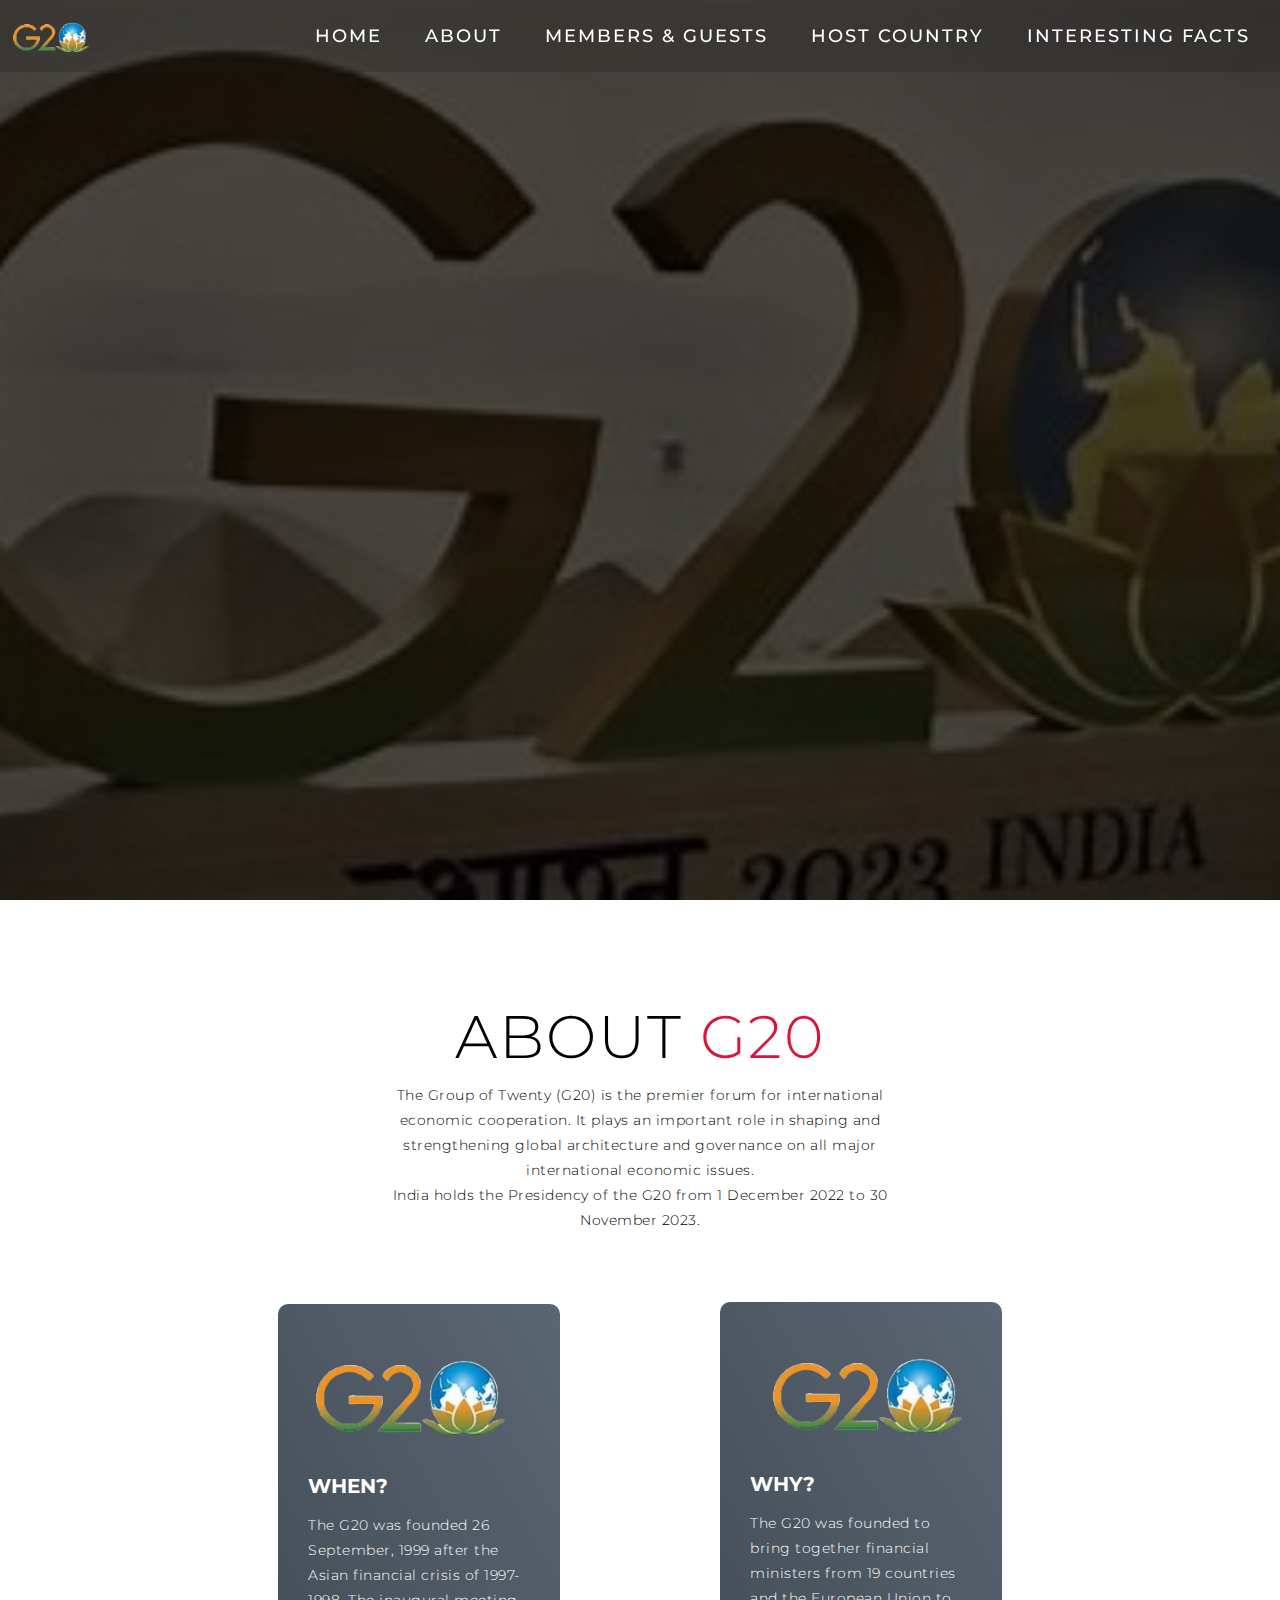
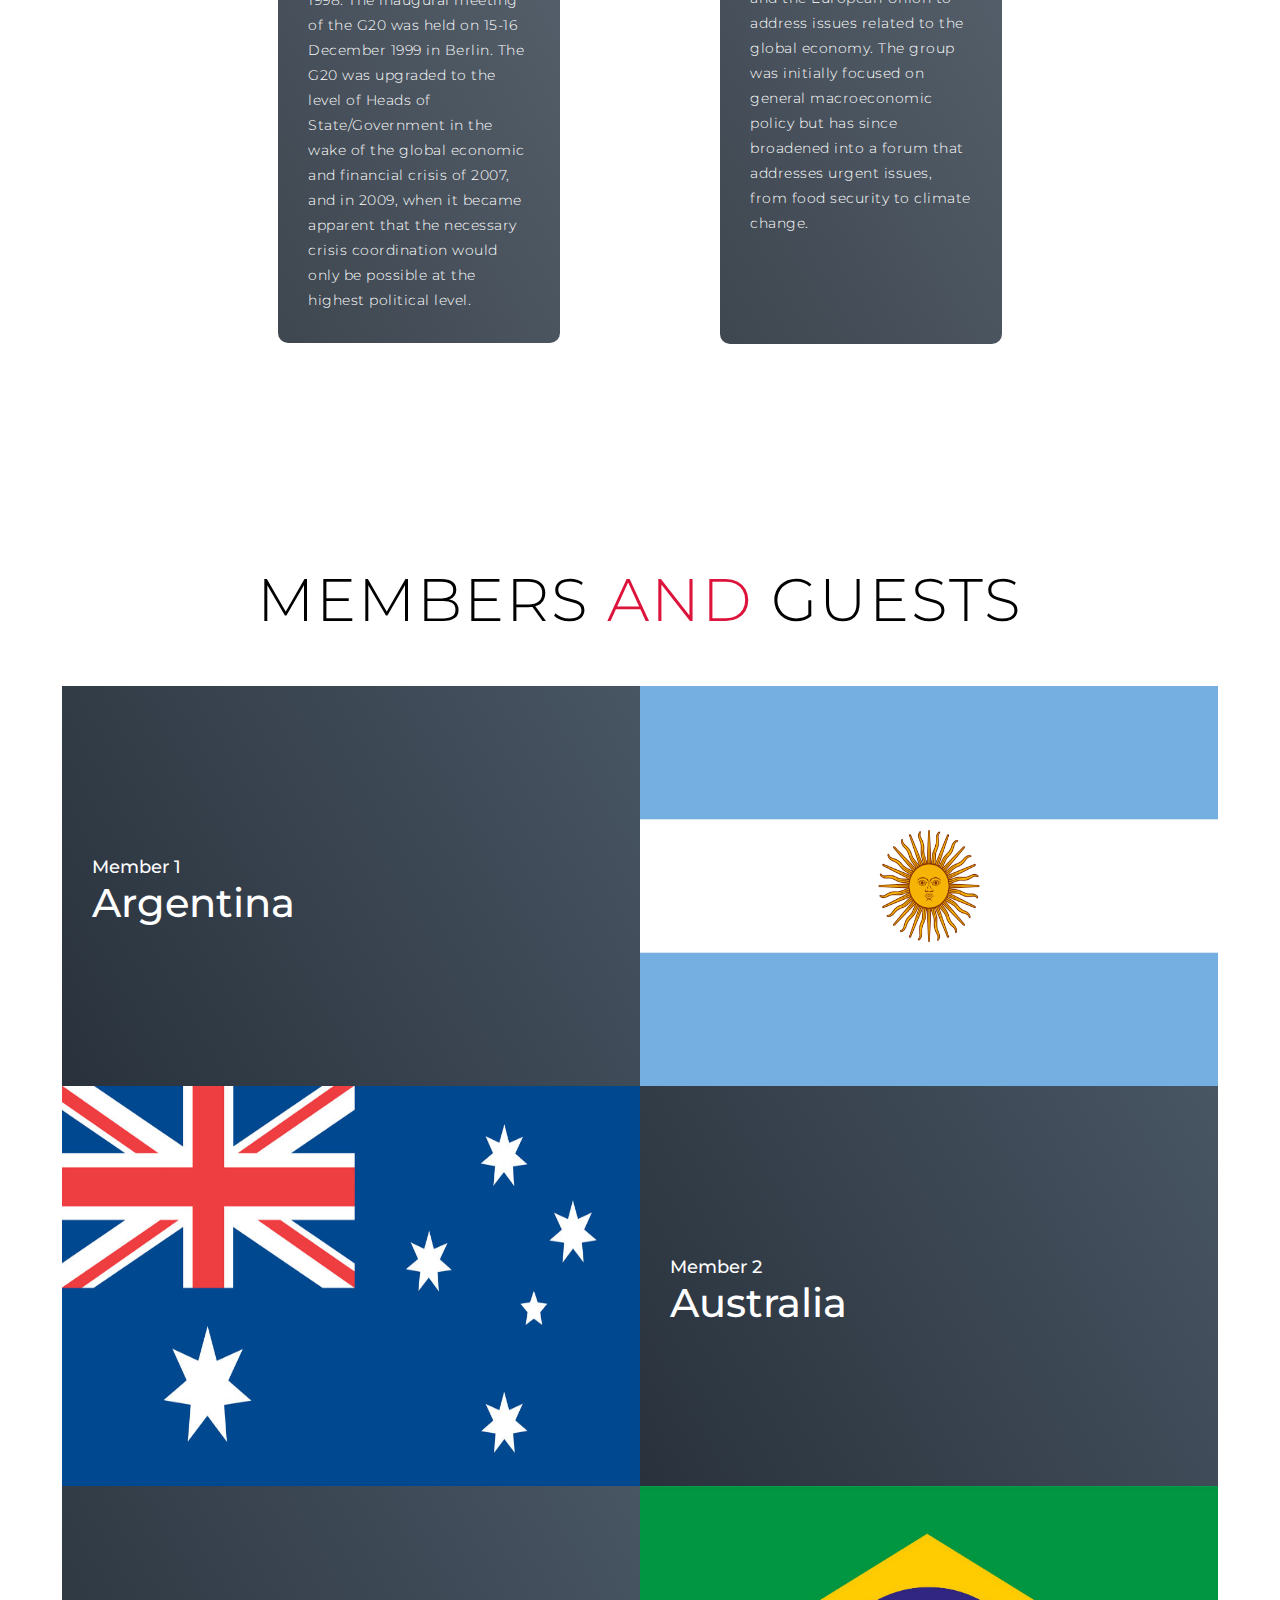
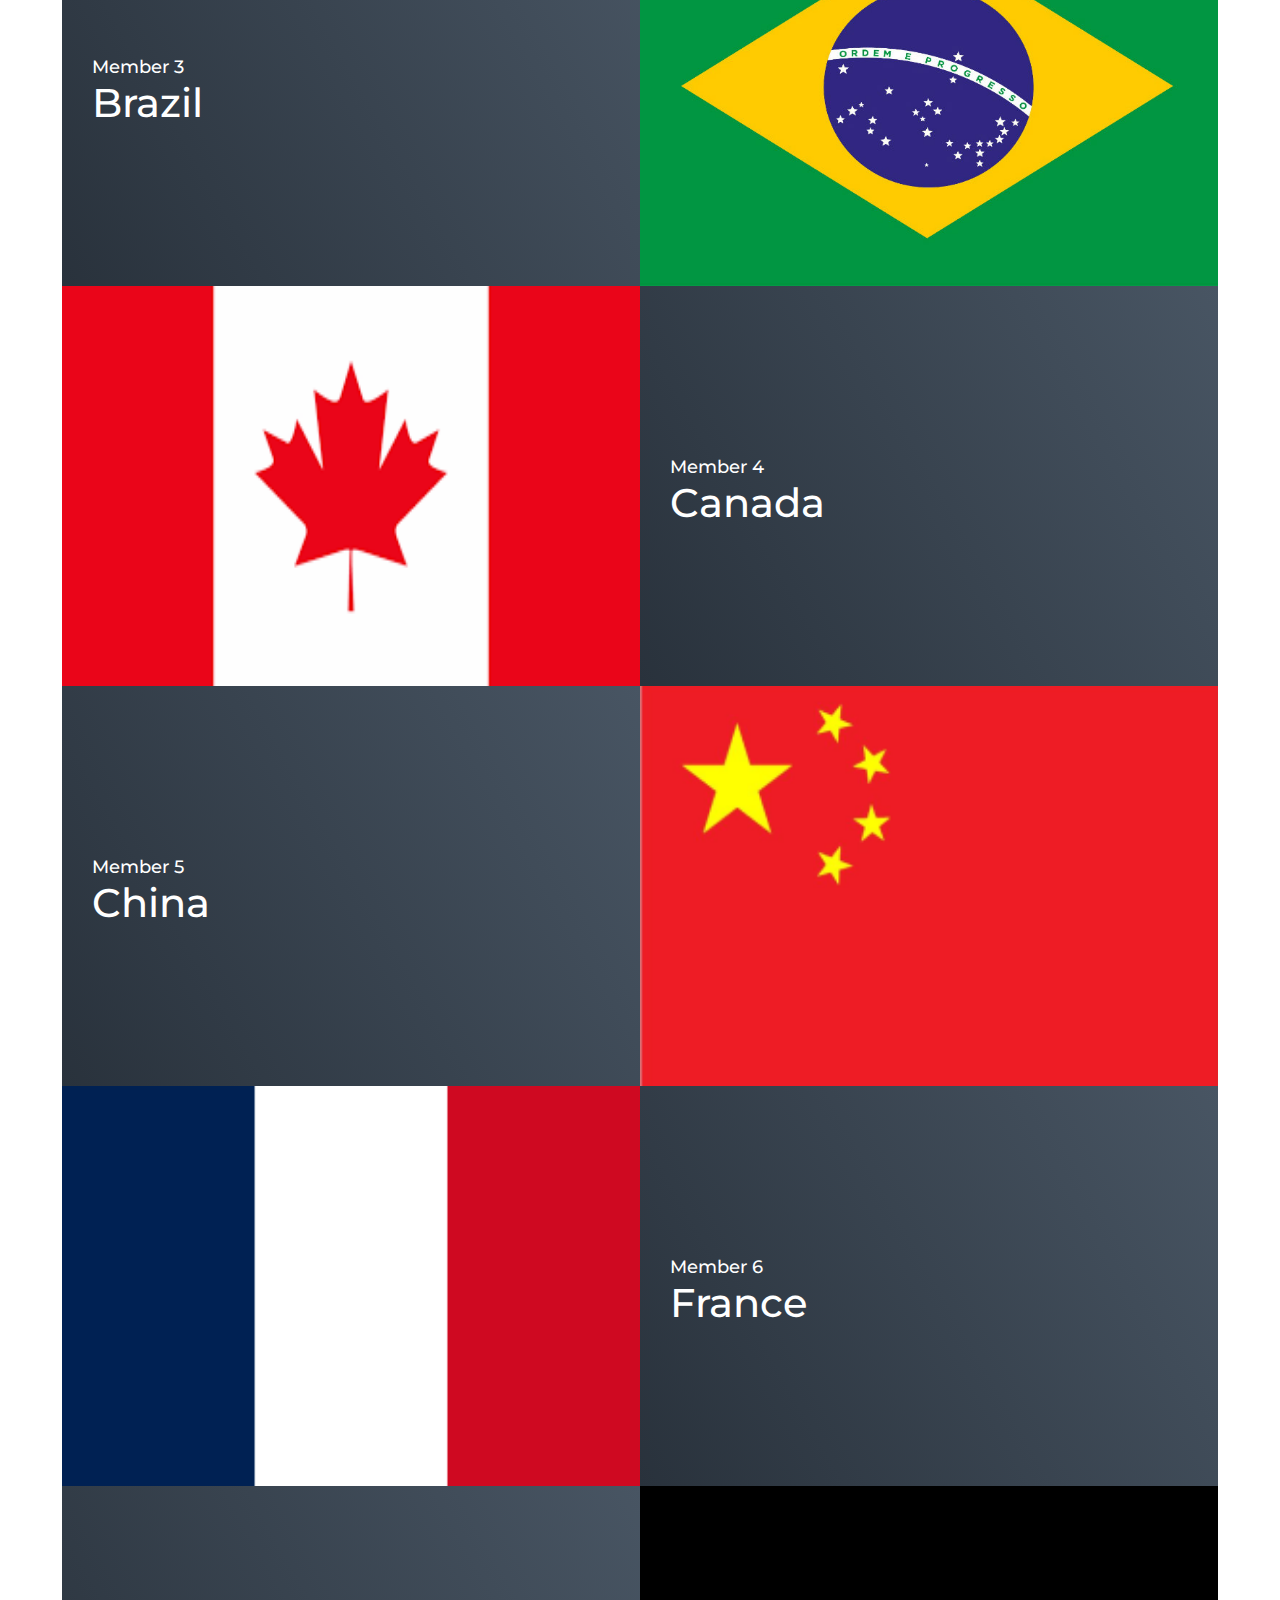
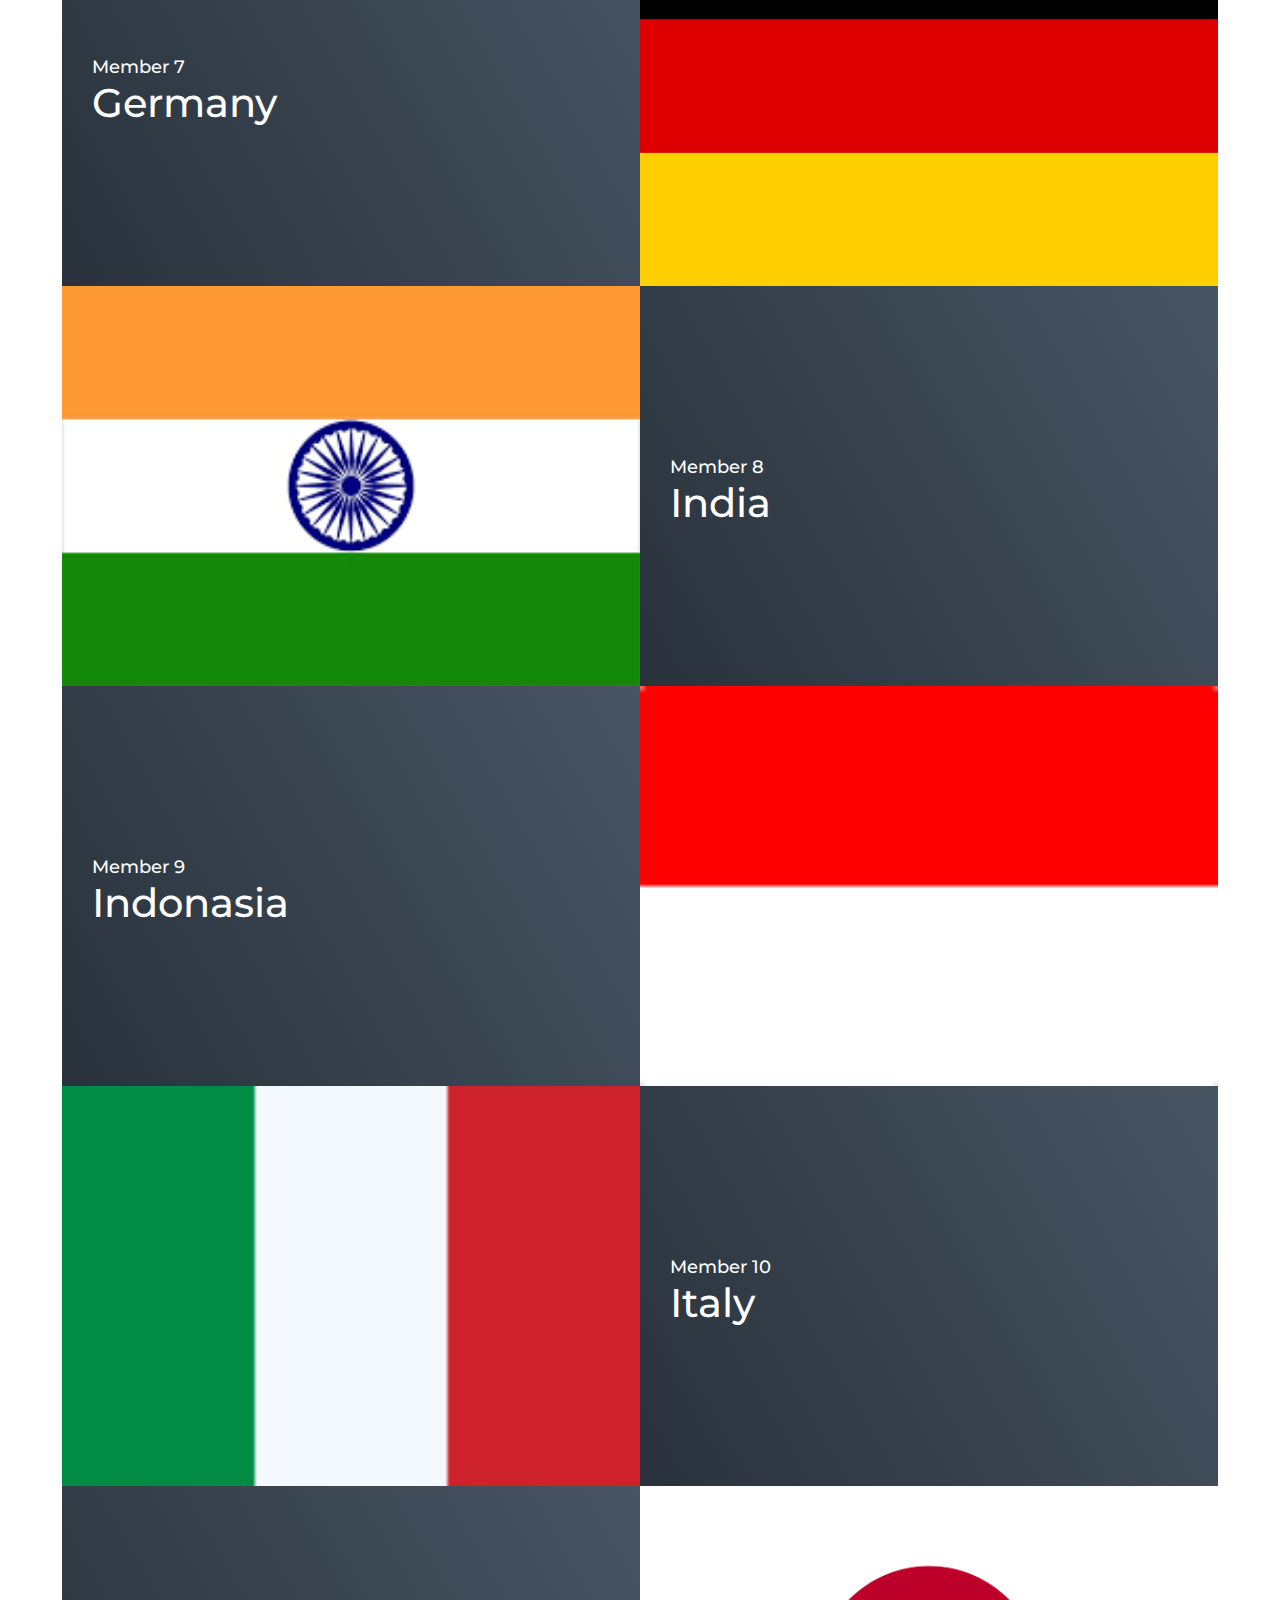
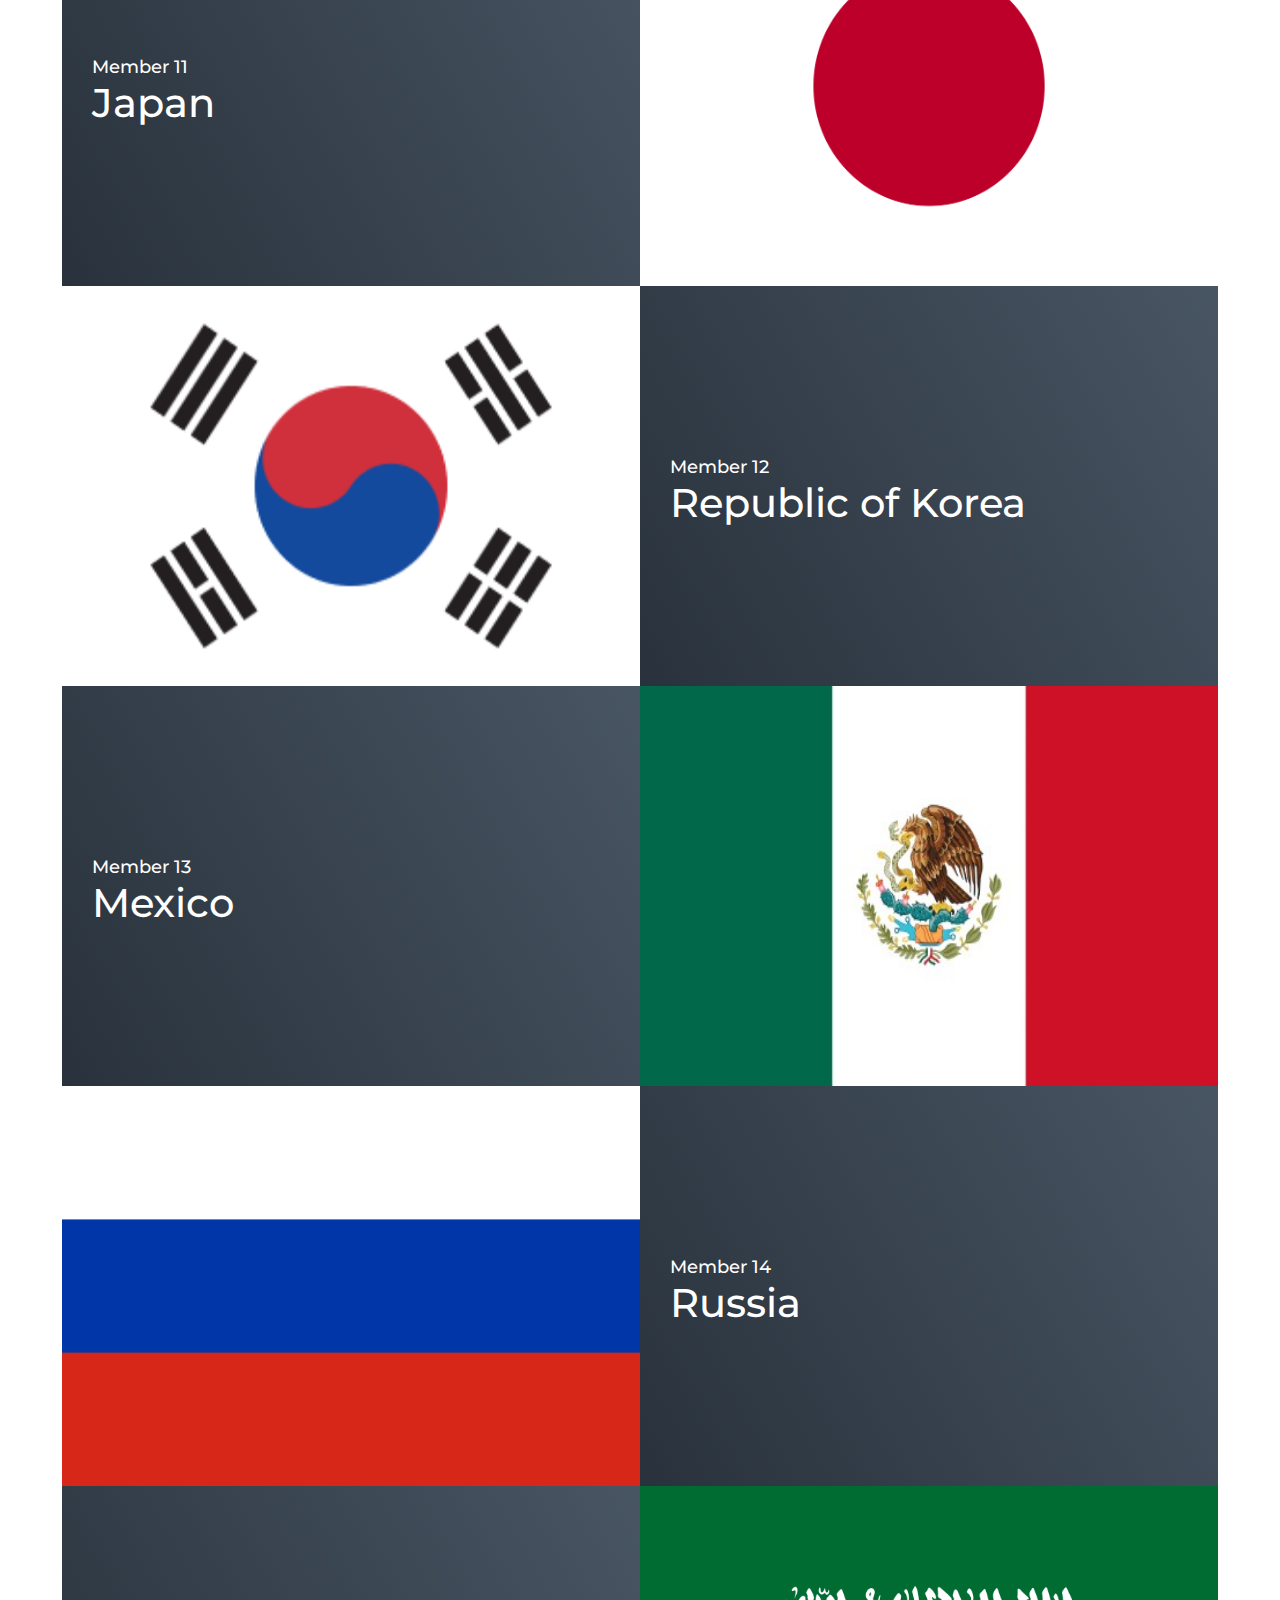
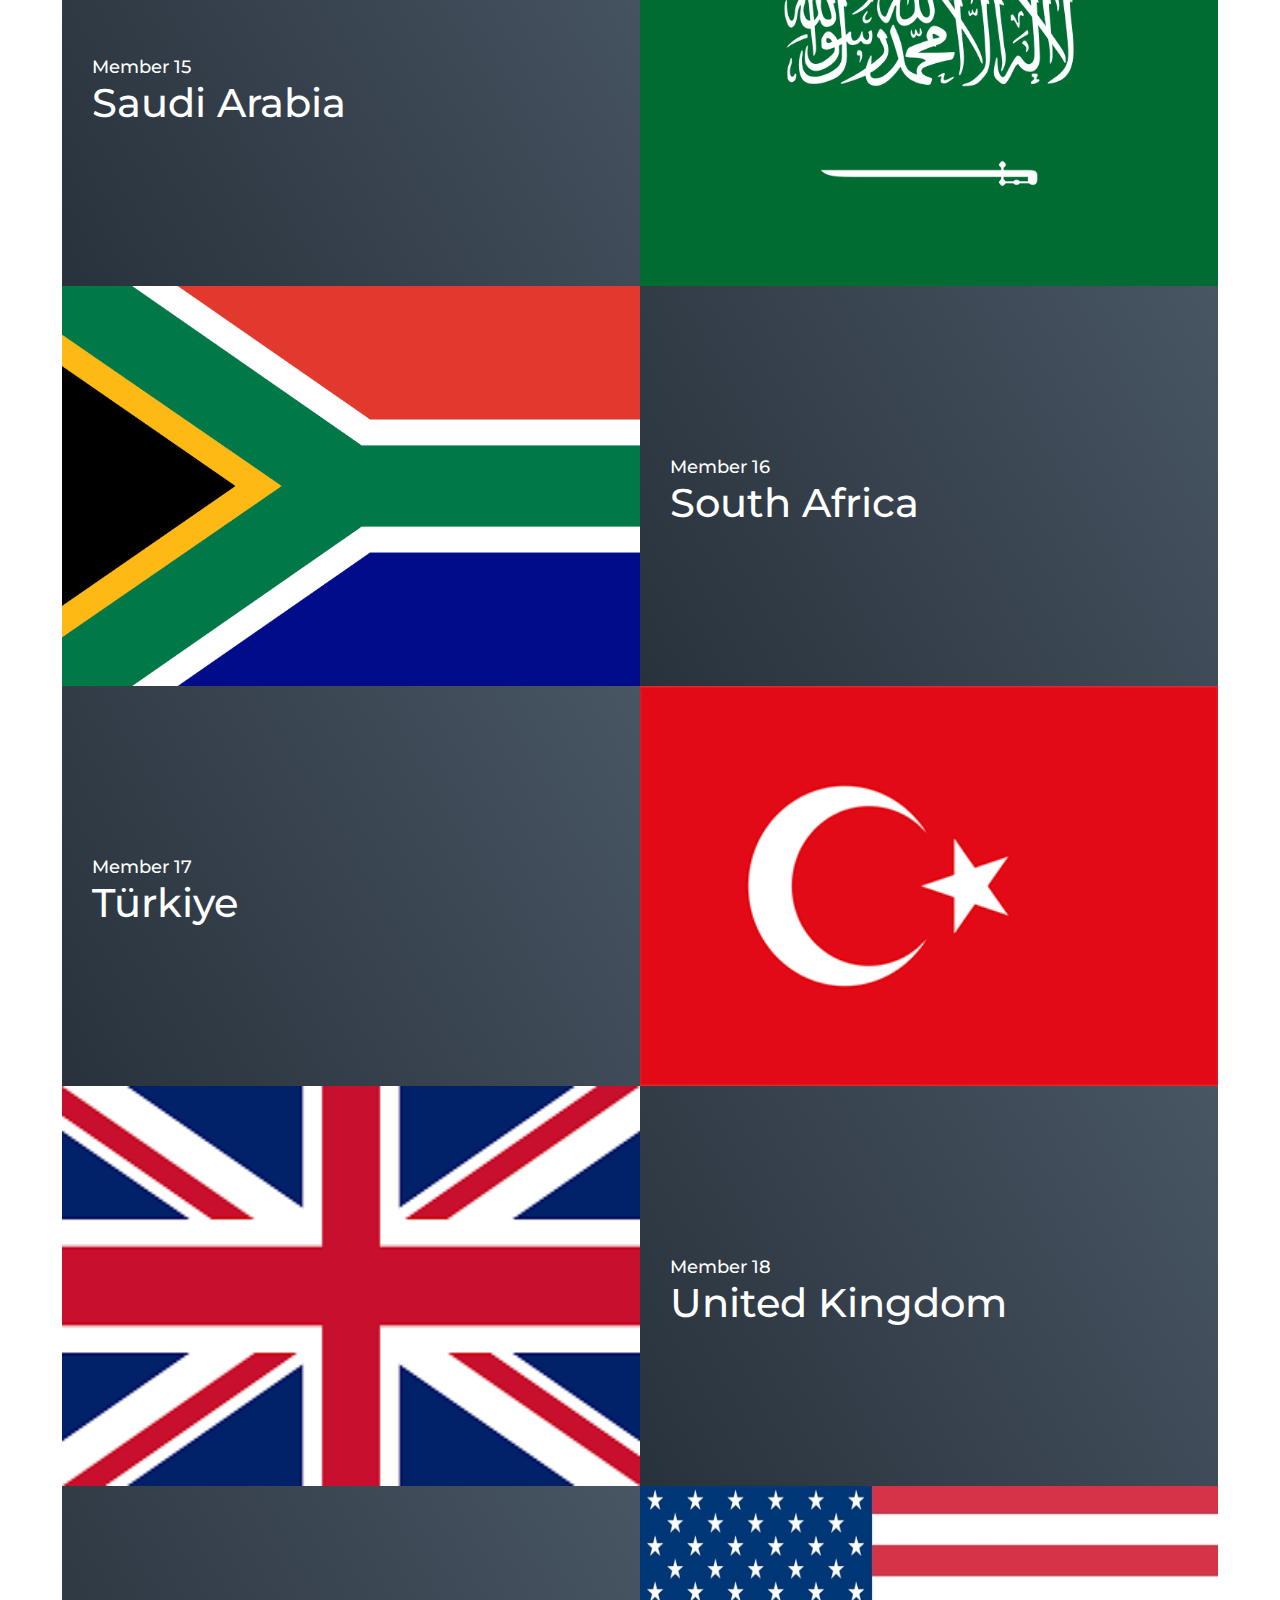
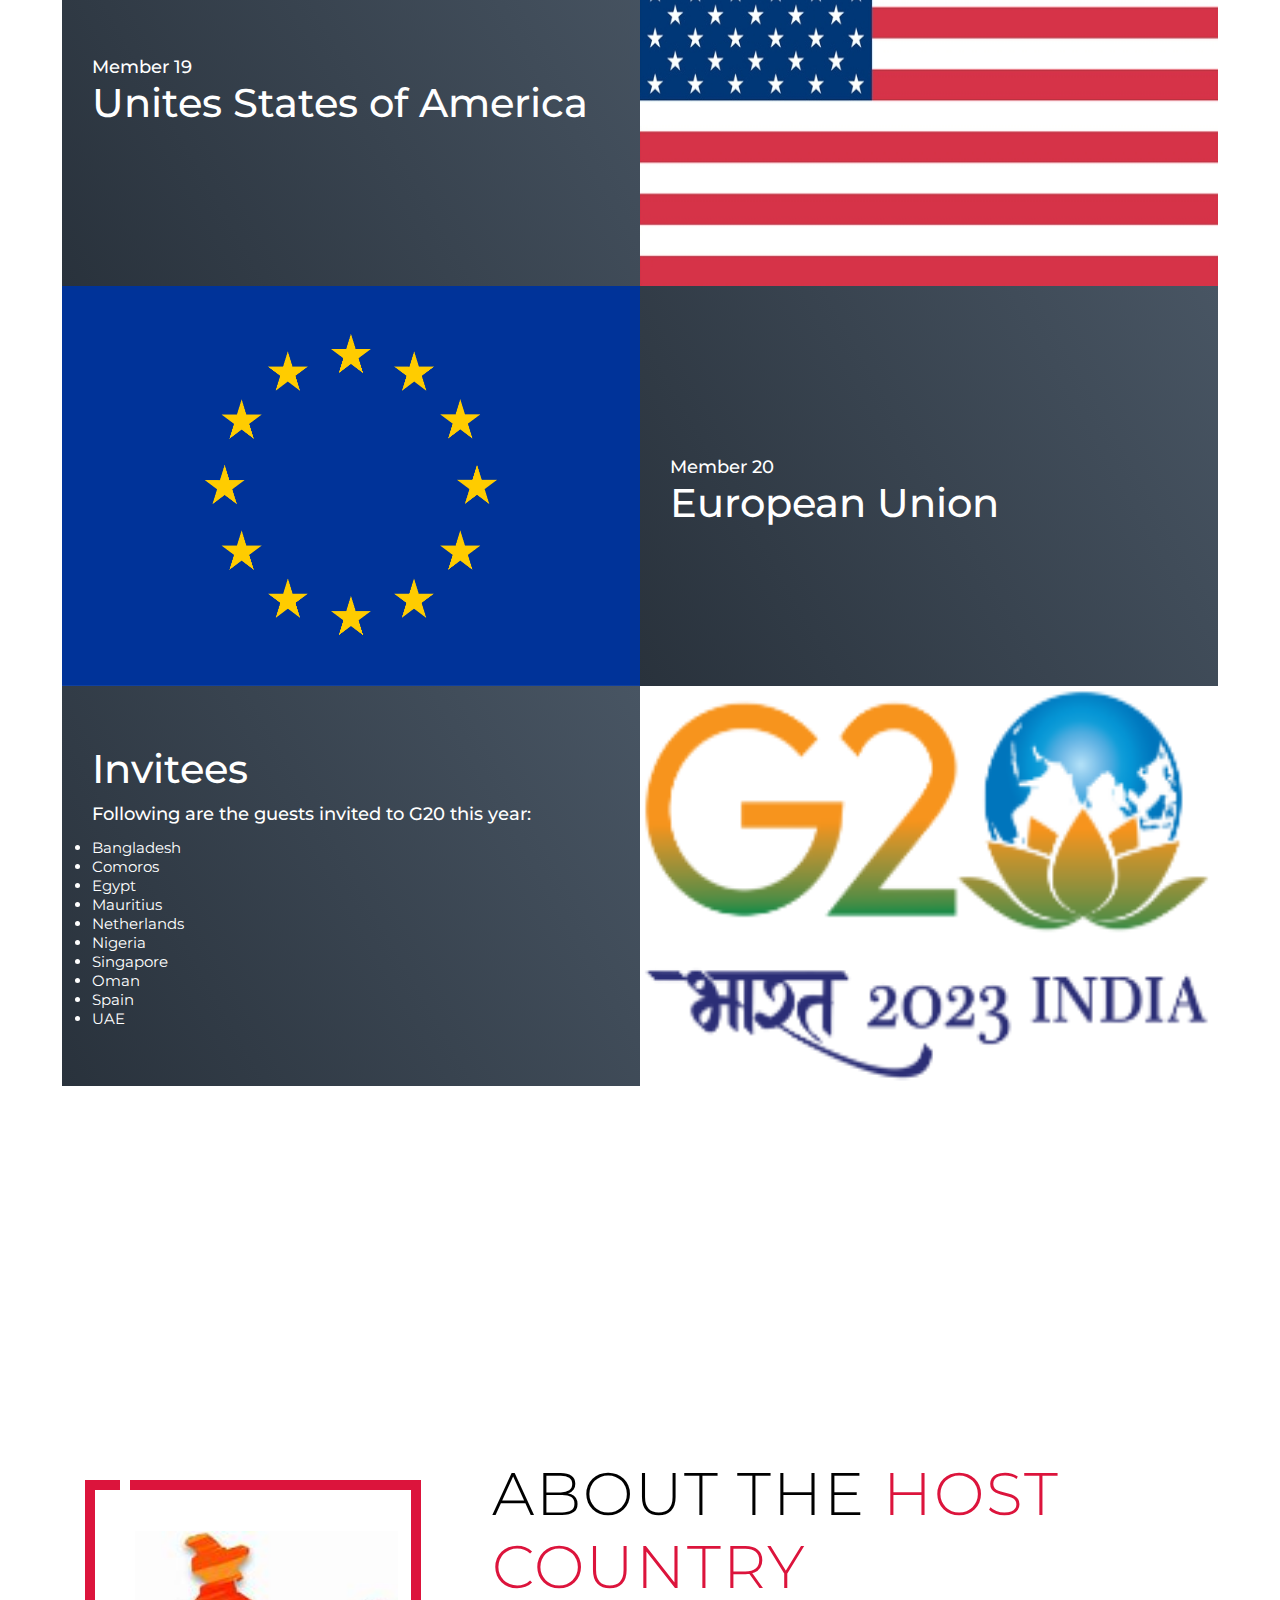
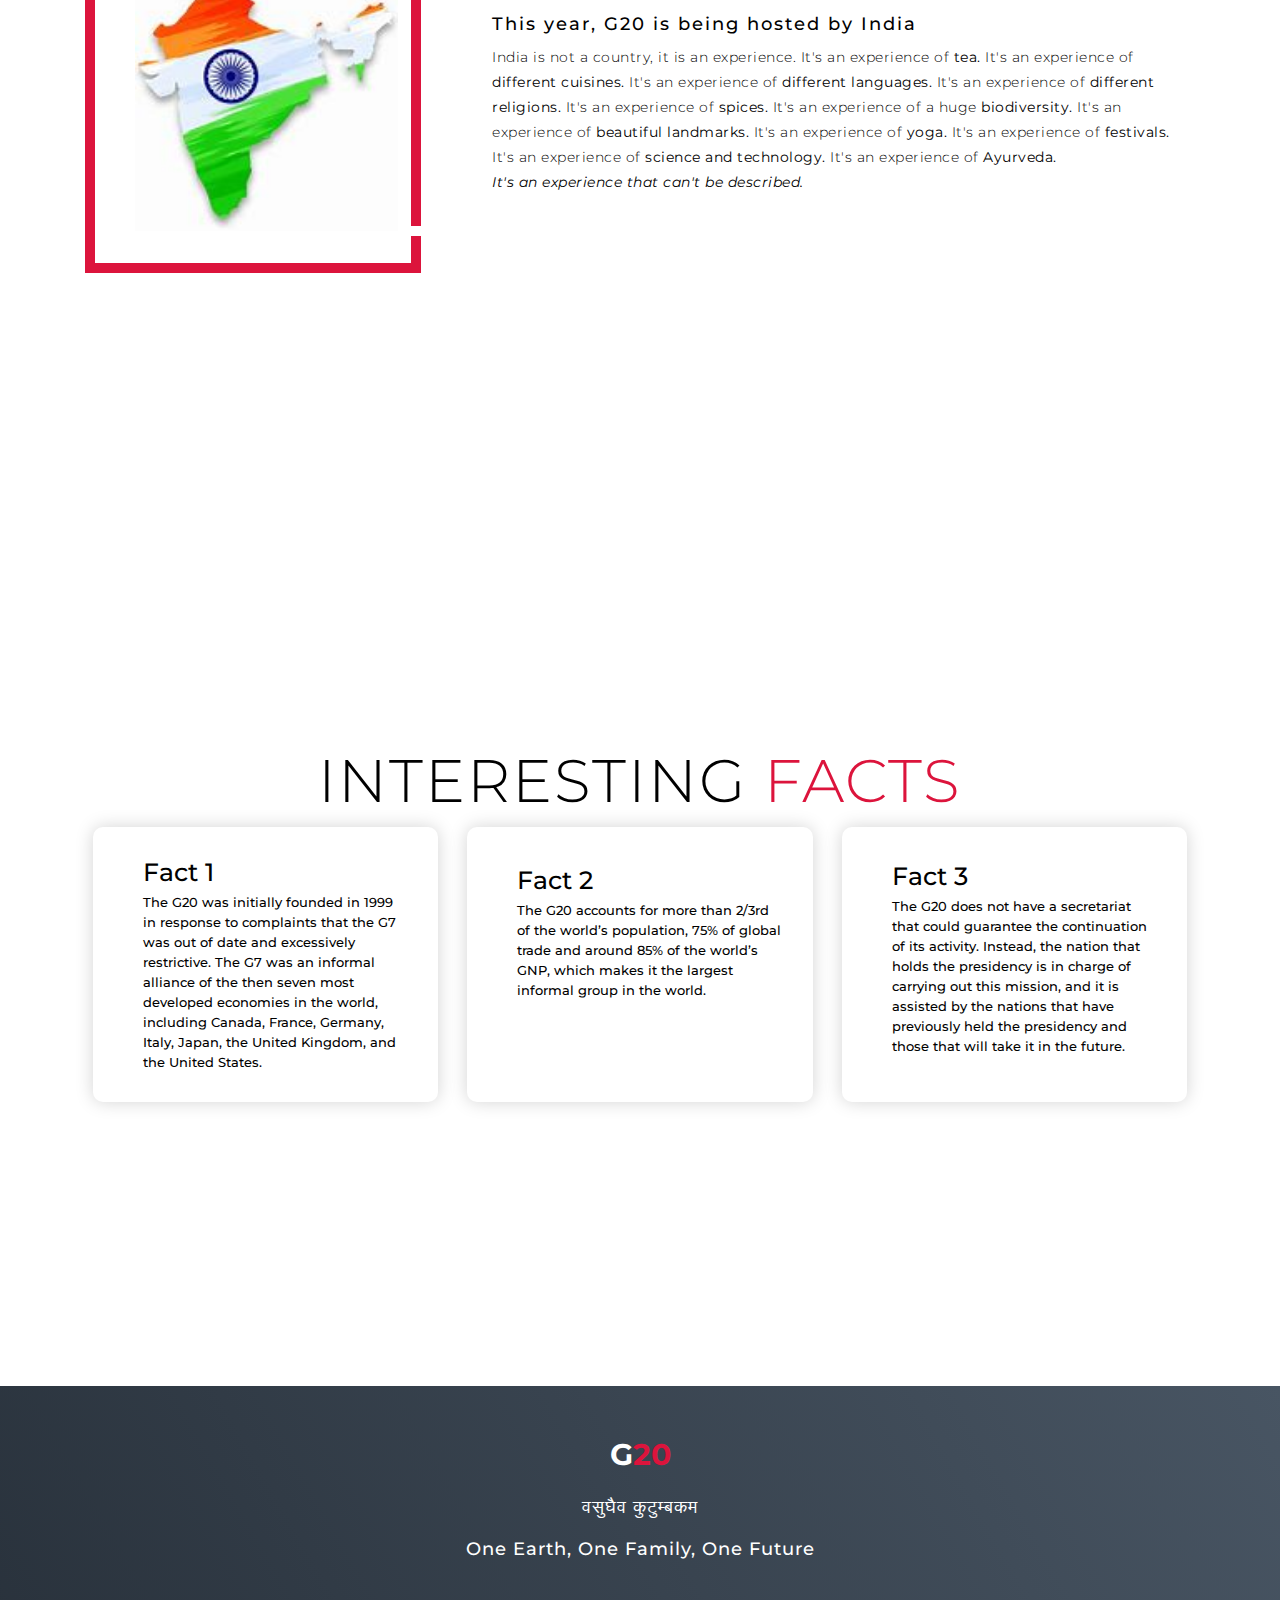
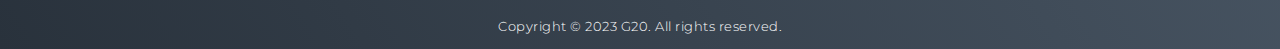
==== commit 1bbe0549: "Add files via upload" ====
--- a/index.html
+++ b/index.html
@@ -1,397 +1,397 @@
-<!DOCTYPE html>
-<html lang="en">
-
-<head>
-  <meta charset="UTF-8">
-  <meta name="viewport" content="width=device-width, initial-scale=1.0">
-  <link rel="stylesheet" href="style.css">
-  <title>About G20</title>
-  <link rel="js" href="app.js">
-  <link rel="icon" href="g20.png">
-</head>
-
-<body>
-  <section id="header">
-    <div class="header container">
-      <div class="nav-bar">
-        <div class="brand">
-          <a href="#hero">
-            <img src="g20.png" alt="g20" class="g20">
-          </a>
-        </div>
-        <div class="nav-list">
-          <div class="hamburger">
-            <div class="bar"></div>
-          </div>
-          <ul>
-            <li><a href="#hero" data-after="Home">Home</a></li>
-            <li><a href="#services" data-after="Service">About</a></li>
-            <li><a href="#projects" data-after="Projects">Members & Guests</a></li>
-            <li><a href="#about" data-after="About">Host Country</a></li>
-            <li><a href="#contact" data-after="Contact">Interesting Facts</a></li>
-          </ul>
-        </div>
-      </div>
-    </div>
-  </section>
-
-
-
-  <section id="hero">
-    <div class="hero container">
-      <div>
-        <h1><img src="g20.png" alt="" id="g20_2"> <span></span></h1>
-        <h1>One Earth  <span></span></h1>
-        <h1>One Family <span></span></h1>
-        <h1>One Future <span></span></h1>
-      </div>
-    </div>
-  </section>
-  
-
-  <section id="services">
-    <div class="services container">
-      <div class="service-top">
-        <h1 class="section-title">About <span>G20</span></h1>
-        <p>The Group of Twenty (G20) is the premier forum for international economic cooperation. It plays an important role in shaping and strengthening global architecture and governance on all major international economic issues. <br>
-          India holds the Presidency of the G20 from 1 December 2022 to 30 November 2023.
-          </p>
-      </div>
-      <div class="service-bottom">
-        <div class="service-item" style="margin-right: 80px;">
-          <div class="icon"><img src="g20.png" width="200px" style="margin-right: 15px;"/></div>
-          <h2>When?</h2>
-          <p>The G20 was founded 26 September, 1999 after the Asian financial crisis of 1997-1998. The inaugural meeting of the G20 was held on 15-16 December 1999 in Berlin. The G20 was upgraded to the level of Heads of State/Government in the wake of the global 
-            economic and financial crisis of 2007, and in 2009, when it became apparent that the 
-            necessary crisis coordination would only be possible at the highest political level.</p>
-        </div>
-        <div class="service-item" style="margin-left: 80px;">
-          <div class="icon"><img src="g20.png" width="200px" style="margin-left: 15px;"/></div>
-          <h2>Why?</h2>
-          <p>The G20 was founded to bring together financial ministers from 19 countries and the European Union to address issues related to the global economy. The group was initially focused on general macroeconomic policy but has since broadened into a forum that addresses urgent issues, from food security to climate change.</p>
-          <br><br><br><br><br><br>
-        </div>
-      </div>
-    </div>
-  </section>
-
- 
-  <section id="projects">
-    <div class="projects container">
-      <div class="projects-header">
-        <h1 class="section-title">Members <span>and</span> Guests</h1>
-      </div>
-      <div class="all-projects">
-        <a href="https://www.argentina.gob.ar/" class="project-item">        
-            <div class="project-info">
-            <h2>Member 1</h2>
-            <h1>Argentina</h1>
-          </div>
-          <div class="project-img">
-            <img src="flag_argentina.png" alt="Flag of Argentina" width="600cm" height="400cm" style="padding-right: 22px;">
-          </div>
-      </a>
-        <a href="https://www.australia.gov.au/" class="project-item">
-            <div class="project-info">
-              <h2>Member 2</h2>
-              <h1>Australia</h1>
-            </div>
-            <div class="project-img">
-              <img src="flag_australia.jpg" alt="Flag of Australia" width="600cm" height="400cm" style="padding-right: 22px;">
-            </div>
-        </a>
-
-        <a href="https://www.gov.br/planalto/en" class="project-item">
-          <div class="project-info">
-            <h2>Member 3</h2>
-            <h1>Brazil</h1>
-          </div>
-          <div class="project-img">
-            <img src="flag_brazil.jpg" alt="Flag of Brazil" width="600cm" height="400cm" style="padding-right: 22px;">
-          </div>
-        </a>
-
-        <a href="https://www.canada.ca/en.html" class="project-item">
-          <div class="project-info">
-            <h2>Member 4</h2>
-            <h1>Canada</h1>
-          </div>
-          <div class="project-img">
-            <img src="flag_canada.png" alt="Flag of Canada" width="600cm" height="400cm" style="padding-right: 22px;">
-          </div>
-        </a>
-
-        <a href="https://www.gov.cn/" class="project-item">
-          <div class="project-info">
-            <h2>Member 5</h2>
-            <h1>China</h1>
-          </div>
-          <div class="project-img">
-            <img src="flag_china.png" alt="Flag of China" width="600cm" height="400cm" style="padding-right: 22px;">
-          </div>
-        
-        </a>
-
-        <a href="https://www.elysee.fr/en/" class="project-item">
-          <div class="project-info">
-            <h2>Member 6</h2>
-            <h1>France</h1>
-            </div>
-          <div class="project-img">
-            <img src="flag_france.png" alt="Flag of France" width="600cm" height="400cm" style="padding-right: 22px;">
-          </div>
-        </a>
-
-        <a href="https://www.bundesregierung.de/breg-en" class="project-item">
-          <div class="project-info">
-            <h2>Member 7</h2>
-            <h1>Germany</h1>
-          </div>
-          
-          <div class="project-img">
-            <img src="flag_germany.png" alt="Flag of Germany" width="600cm" height="400cm" style="padding-right: 22px;">
-          </div>
-        </a>
-
-        <a href="https://www.india.gov.in/" class="project-item">
-          <div class="project-info">
-            <h2>Member 8</h2>
-            <h1>India</h1>
-          </div>
-          <div class="project-img">
-            <img src="flag_india.png" alt="Flag of India" width="600cm" height="400cm" style="padding-right: 22px;">
-          </div>
-        </a>
-
-        <a href="https://www.indonesia.go.id/" class="project-item">
-          <div class="project-info">
-            <h2>Member 9</h2>
-            <h1>Indonasia</h1>
-          </div>
-          <div class="project-img">
-            <img src="flag_indonasia.png" alt="Flag of Indonasia" width="600cm" height="400cm" style="padding-right: 22px;">
-          </div>
-        </a>
-
-        <a href="https://www.governo.it/en" class="project-item">
-          <div class="project-info">
-            <h2>Member 10</h2>
-            <h1>Italy</h1>
-          </div>
-          <div class="project-img">
-            <img src="flag_italy.jpg" alt="Flag of Italy" width="600cm" height="400cm" style="padding-right: 22px;">
-          </div>
-        </a>
-
-        <a href="https://www.japan.go.jp/" class="project-item">
-          <div class="project-info">
-            <h2>Member 11</h2>
-            <h1>Japan</h1>
-            </div>
-          <div class="project-img">
-            <img src="flag_japan.png" alt="Flag of Japan" width="600cm" height="400cm" style="padding-right: 22px;">
-          </div>
-        </a>
-
-        <a href="https://www.korea.net/" class="project-item">
-          
-          <div class="project-info">
-            <h2>Member 12</h2>
-            <h1>Republic of Korea</h1>
-          </div>
-          <div class="project-img">
-            <img src="flag_korea.png" alt="Flag of Republic of Korea" width="600cm" height="400cm" style="padding-right: 22px;">
-          </div>
-        </a>
-
-        <a href="https://www.gob.mx/" class="project-item">
-          
-          <div class="project-info">
-            <h2>Member 13</h2>
-            <h1>Mexico</h1>
-          </div>
-          <div class="project-img">
-            <img src="flag_mexico.jpg" alt="Flag of Mexico" width="600cm" height="400cm" style="padding-right: 22px;">
-          </div>
-        </a>
-
-        <a href="http://government.ru/en/" class="project-item">
-          
-          <div class="project-info">
-            <h2>Member 14</h2>
-            <h1>Russia</h1>
-          </div>
-          <div class="project-img">
-            <img src="flag_russia.png" alt="Flag of Russia" width="600cm" height="400cm" style="padding-right: 22px;">
-          </div>
-        </a>
-
-        <a href="https://www.my.gov.sa/wps/portal/snp/main" class="project-item">
-          
-          <div class="project-info">
-            <h2>Member 15</h2>
-            <h1>Saudi Arabia</h1>
-          </div>
-          <div class="project-img">
-            <img src="flag_saudi.png" alt="Flag of Saudi Arabia" width="600cm" height="400cm" style="padding-right: 22px;">
-          </div>
-        </a>
-
-        <a href="https://www.gov.za/" class="project-item">
-          
-          <div class="project-info">
-            <h2>Member 16</h2>
-            <h1>South Africa</h1>
-          </div>
-          <div class="project-img">
-            <img src="flag_sa.png" alt="Flag of South Africa" width="600cm" height="400cm" style="padding-right: 22px;">
-          </div>
-        </a>
-
-        <a href="https://www.turkiye.gov.tr/" class="project-item">
-          
-          <div class="project-info">
-            <h2>Member 17</h2>
-            <h1>Türkiye</h1>
-          </div>
-          <div class="project-img">
-            <img src="flag_turkiye.png" alt="Flag of Türkiye" width="600cm" height="400cm" style="padding-right: 22px;">
-          </div>
-        </a>
-
-        <a href="https://www.gov.uk/" class="project-item">
-          
-          <div class="project-info">
-            <h2>Member 18</h2>
-            <h1>United Kingdom</h1>
-          </div>
-          <div class="project-img">
-            <img src="flag_uk.png" alt="Flag of United Kingdom" width="600cm" height="400cm" style="padding-right: 22px;">
-          </div>
-        </a>
-
-        <a href="https://www.usa.gov/" class="project-item">
-          
-          <div class="project-info">
-            <h2>Member 19</h2>
-            <h1>Unites States of America</h1>
-          </div>
-          <div class="project-img">
-            <img src="flag_us.jpg" alt="Flag of United States of America" width="600cm" height="400cm" style="padding-right: 22px;">
-          </div>
-        </a>
-
-        <a href="https://european-union.europa.eu/index_en" class="project-item">
-          
-          <div class="project-info">
-            <h2>Member 20</h2>
-            <h1>European Union</h1>
-          </div>
-          <div class="project-img">
-            <img src="flag_eu.jpg" alt="Flag of European Union" width="600cm" height="400cm" style="padding-right: 22px;">
-          </div>
-        </a>
-
-        
-        <div class="project-item">
-          <div class="project-info">
-            <h1>Invitees</h1>
-            <h2 class="guests_heading">Following are the guests invited to G20 this year:</h2>
-            <br>
-            <ul class="guests" type="bubbles">
-              <li>Bangladesh</li>
-              <li>Comoros</li>
-              <li>Egypt</li>
-              <li>Mauritius</li>
-              <li>Netherlands</li>
-              <li>Nigeria</li>
-              <li>Singapore</li>
-              <li>Oman</li>
-              <li>Spain</li>
-              <li>UAE</li>
-            </ul>
-          </div>
-          <div class="project-img">
-            <img src="g20_logo.png" alt="G20" width="570cm" height="400cm">
-          </div>
-        </div>
-
-
-
-      </div>
-    </div>
-  </section>
- 
-
-
-  <section id="about">
-    <div class="about container">
-      <div class="col-left">
-        <div class="about-img">
-          <img src="india.jpg" alt="img" height="300px" style="margin-right: 50px; margin-top: 85px;">
-        </div>
-      </div>
-      <div class="col-right">
-        <h1 class="section-title">About the <span>host country</span></h1>
-        <h2>This year, G20 is being hosted by India</h2>
-        <p>India is not a country, it is an experience. It's an experience of <b>tea.</b> It's an experience of <b>different cuisines.</b> It's an experience of <b>different languages.</b> It's an experience of <b>different religions.</b> It's an experience of <b>spices.</b> It's an experience of a huge <b>biodiversity.</b> It's an experience of <b>beautiful landmarks.</b> It's an experience of <b>yoga.</b> It's an experience of <b>festivals.</b> It's an experience of <b>science and technology.</b> It's an experience of <b>Ayurveda.</b> <br><b><i>It's an experience that can't be described.</i></b></p>
-      </div>
-    </div>
-  </section>
-
-
-
-  <section id="contact">
-    <div class="contact container">
-      <div>
-        <h1 class="section-title">Interesting <span>Facts</span></h1>
-      </div>
-      <div class="contact-items">
-        <div class="contact-item">
-          <div class="contact-info">
-            <h1>Fact 1</h1>
-            <h2>The G20 was initially founded in 1999 in response to complaints that the G7 was out of date and excessively restrictive. The G7 was an informal alliance of the then seven most developed economies in the world, including Canada, France, Germany, Italy, Japan, the United Kingdom, and the United States.</h2>
-          </div>
-        </div>
-        <div class="contact-item">
-          <div class="contact-info">
-            <h1>Fact 2</h1>
-            <h2>The G20 accounts for more than 2/3rd of the world’s population, 75% of global trade and around 85% of the world’s GNP, which makes it the largest informal group in the world. </h2>
-            <br><br><br><br><br>
-          </div>
-        </div>
-        <div class="contact-item">
-          <div class="contact-info">
-            <h1>Fact 3</h1>
-            <h2>The G20 does not have a secretariat that could guarantee the continuation of its activity. Instead, the nation that holds the presidency is in charge of carrying out this mission, and it is assisted by the nations that have previously held the presidency and those that will take it in the future. </h2>
-            <br>
-          </div>
-        </div>
-        
-      </div>
-      <br>
-      <br>
-      
-    </div>
-  </section>
-
-
-
-  <section id="footer">
-    <div class="footer container">
-      <div class="brand">
-        <h1>G<span>20</span></h1>
-      </div>
-      <br>
-      <h2>वसुघैव कुटुम्बकम</h2>
-      <h2>One Earth, One Family, One Future</h2>
-      <br><br><br>
-      <p>Copyright © 2023 G20. All rights reserved.</p>
-    </div>
-  </section>
-
-  <script src="./app.js"></script>
-
-</body>
-
-</html>
+<!DOCTYPE html>
+<html lang="en">
+
+<head>
+  <meta charset="UTF-8">
+  <meta name="viewport" content="width=device-width, initial-scale=1.0">
+  <link rel="stylesheet" href="style.css">
+  <title>G20</title>
+  <link rel="js" href="app.js">
+  <link rel="icon" href="g20.png">
+</head>
+
+<body>
+  <section id="header">
+    <div class="header container">
+      <div class="nav-bar">
+        <div class="brand">
+          <a href="#hero">
+            <img src="g20.png" alt="g20" class="g20">
+          </a>
+        </div>
+        <div class="nav-list">
+          <div class="hamburger">
+            <div class="bar"></div>
+          </div>
+          <ul>
+            <li><a href="#hero" data-after="Home">Home</a></li>
+            <li><a href="#services" data-after="Service">About</a></li>
+            <li><a href="#projects" data-after="Projects">Members & Guests</a></li>
+            <li><a href="#about" data-after="About">Host Country</a></li>
+            <li><a href="#contact" data-after="Contact">Interesting Facts</a></li>
+          </ul>
+        </div>
+      </div>
+    </div>
+  </section>
+
+
+
+  <section id="hero">
+    <div class="hero container">
+      <div>
+        <h1><img src="g20.png" alt="" id="g20_2"> <span></span></h1>
+        <h1>One Earth  <span></span></h1>
+        <h1>One Family <span></span></h1>
+        <h1>One Future <span></span></h1>
+      </div>
+    </div>
+  </section>
+  
+
+  <section id="services">
+    <div class="services container">
+      <div class="service-top">
+        <h1 class="section-title">About <span>G20</span></h1>
+        <p>The Group of Twenty (G20) is the premier forum for international economic cooperation. It plays an important role in shaping and strengthening global architecture and governance on all major international economic issues. <br>
+          India holds the Presidency of the G20 from 1 December 2022 to 30 November 2023.
+          </p>
+      </div>
+      <div class="service-bottom">
+        <div class="service-item" style="margin-right: 80px;">
+          <div class="icon"><img src="g20.png" width="200px" style="margin-right: 15px;"/></div>
+          <h2>When?</h2>
+          <p>The G20 was founded 26 September, 1999 after the Asian financial crisis of 1997-1998. The inaugural meeting of the G20 was held on 15-16 December 1999 in Berlin. The G20 was upgraded to the level of Heads of State/Government in the wake of the global 
+            economic and financial crisis of 2007, and in 2009, when it became apparent that the 
+            necessary crisis coordination would only be possible at the highest political level.</p>
+        </div>
+        <div class="service-item" style="margin-left: 80px;">
+          <div class="icon"><img src="g20.png" width="200px" style="margin-left: 15px;"/></div>
+          <h2>Why?</h2>
+          <p>The G20 was founded to bring together financial ministers from 19 countries and the European Union to address issues related to the global economy. The group was initially focused on general macroeconomic policy but has since broadened into a forum that addresses urgent issues, from food security to climate change.</p>
+          <br><br><br><br><br><br>
+        </div>
+      </div>
+    </div>
+  </section>
+
+ 
+  <section id="projects">
+    <div class="projects container">
+      <div class="projects-header">
+        <h1 class="section-title">Members <span>and</span> Guests</h1>
+      </div>
+      <div class="all-projects">
+        <a href="https://www.argentina.gob.ar/" class="project-item">        
+            <div class="project-info">
+            <h2>Member 1</h2>
+            <h1>Argentina</h1>
+          </div>
+          <div class="project-img">
+            <img src="flag_argentina.png" alt="Flag of Argentina" width="600cm" height="400cm" style="padding-right: 22px;">
+          </div>
+      </a>
+        <a href="https://www.australia.gov.au/" class="project-item">
+            <div class="project-info">
+              <h2>Member 2</h2>
+              <h1>Australia</h1>
+            </div>
+            <div class="project-img">
+              <img src="flag_australia.jpg" alt="Flag of Australia" width="600cm" height="400cm" style="padding-right: 22px;">
+            </div>
+        </a>
+
+        <a href="https://www.gov.br/planalto/en" class="project-item">
+          <div class="project-info">
+            <h2>Member 3</h2>
+            <h1>Brazil</h1>
+          </div>
+          <div class="project-img">
+            <img src="flag_brazil.jpg" alt="Flag of Brazil" width="600cm" height="400cm" style="padding-right: 22px;">
+          </div>
+        </a>
+
+        <a href="https://www.canada.ca/en.html" class="project-item">
+          <div class="project-info">
+            <h2>Member 4</h2>
+            <h1>Canada</h1>
+          </div>
+          <div class="project-img">
+            <img src="flag_canada.png" alt="Flag of Canada" width="600cm" height="400cm" style="padding-right: 22px;">
+          </div>
+        </a>
+
+        <a href="https://www.gov.cn/" class="project-item">
+          <div class="project-info">
+            <h2>Member 5</h2>
+            <h1>China</h1>
+          </div>
+          <div class="project-img">
+            <img src="flag_china.png" alt="Flag of China" width="600cm" height="400cm" style="padding-right: 22px;">
+          </div>
+        
+        </a>
+
+        <a href="https://www.elysee.fr/en/" class="project-item">
+          <div class="project-info">
+            <h2>Member 6</h2>
+            <h1>France</h1>
+            </div>
+          <div class="project-img">
+            <img src="flag_france.png" alt="Flag of France" width="600cm" height="400cm" style="padding-right: 22px;">
+          </div>
+        </a>
+
+        <a href="https://www.bundesregierung.de/breg-en" class="project-item">
+          <div class="project-info">
+            <h2>Member 7</h2>
+            <h1>Germany</h1>
+          </div>
+          
+          <div class="project-img">
+            <img src="flag_germany.png" alt="Flag of Germany" width="600cm" height="400cm" style="padding-right: 22px;">
+          </div>
+        </a>
+
+        <a href="https://www.india.gov.in/" class="project-item">
+          <div class="project-info">
+            <h2>Member 8</h2>
+            <h1>India</h1>
+          </div>
+          <div class="project-img">
+            <img src="flag_india.png" alt="Flag of India" width="600cm" height="400cm" style="padding-right: 22px;">
+          </div>
+        </a>
+
+        <a href="https://www.indonesia.go.id/" class="project-item">
+          <div class="project-info">
+            <h2>Member 9</h2>
+            <h1>Indonasia</h1>
+          </div>
+          <div class="project-img">
+            <img src="flag_indonasia.png" alt="Flag of Indonasia" width="600cm" height="400cm" style="padding-right: 22px;">
+          </div>
+        </a>
+
+        <a href="https://www.governo.it/en" class="project-item">
+          <div class="project-info">
+            <h2>Member 10</h2>
+            <h1>Italy</h1>
+          </div>
+          <div class="project-img">
+            <img src="flag_italy.jpg" alt="Flag of Italy" width="600cm" height="400cm" style="padding-right: 22px;">
+          </div>
+        </a>
+
+        <a href="https://www.japan.go.jp/" class="project-item">
+          <div class="project-info">
+            <h2>Member 11</h2>
+            <h1>Japan</h1>
+            </div>
+          <div class="project-img">
+            <img src="flag_japan.png" alt="Flag of Japan" width="600cm" height="400cm" style="padding-right: 22px;">
+          </div>
+        </a>
+
+        <a href="https://www.korea.net/" class="project-item">
+          
+          <div class="project-info">
+            <h2>Member 12</h2>
+            <h1>Republic of Korea</h1>
+          </div>
+          <div class="project-img">
+            <img src="flag_korea.png" alt="Flag of Republic of Korea" width="600cm" height="400cm" style="padding-right: 22px;">
+          </div>
+        </a>
+
+        <a href="https://www.gob.mx/" class="project-item">
+          
+          <div class="project-info">
+            <h2>Member 13</h2>
+            <h1>Mexico</h1>
+          </div>
+          <div class="project-img">
+            <img src="flag_mexico.jpg" alt="Flag of Mexico" width="600cm" height="400cm" style="padding-right: 22px;">
+          </div>
+        </a>
+
+        <a href="http://government.ru/en/" class="project-item">
+          
+          <div class="project-info">
+            <h2>Member 14</h2>
+            <h1>Russia</h1>
+          </div>
+          <div class="project-img">
+            <img src="flag_russia.png" alt="Flag of Russia" width="600cm" height="400cm" style="padding-right: 22px;">
+          </div>
+        </a>
+
+        <a href="https://www.my.gov.sa/wps/portal/snp/main" class="project-item">
+          
+          <div class="project-info">
+            <h2>Member 15</h2>
+            <h1>Saudi Arabia</h1>
+          </div>
+          <div class="project-img">
+            <img src="flag_saudi.png" alt="Flag of Saudi Arabia" width="600cm" height="400cm" style="padding-right: 22px;">
+          </div>
+        </a>
+
+        <a href="https://www.gov.za/" class="project-item">
+          
+          <div class="project-info">
+            <h2>Member 16</h2>
+            <h1>South Africa</h1>
+          </div>
+          <div class="project-img">
+            <img src="flag_sa.png" alt="Flag of South Africa" width="600cm" height="400cm" style="padding-right: 22px;">
+          </div>
+        </a>
+
+        <a href="https://www.turkiye.gov.tr/" class="project-item">
+          
+          <div class="project-info">
+            <h2>Member 17</h2>
+            <h1>Türkiye</h1>
+          </div>
+          <div class="project-img">
+            <img src="flag_turkiye.png" alt="Flag of Türkiye" width="600cm" height="400cm" style="padding-right: 22px;">
+          </div>
+        </a>
+
+        <a href="https://www.gov.uk/" class="project-item">
+          
+          <div class="project-info">
+            <h2>Member 18</h2>
+            <h1>United Kingdom</h1>
+          </div>
+          <div class="project-img">
+            <img src="flag_uk.png" alt="Flag of United Kingdom" width="600cm" height="400cm" style="padding-right: 22px;">
+          </div>
+        </a>
+
+        <a href="https://www.usa.gov/" class="project-item">
+          
+          <div class="project-info">
+            <h2>Member 19</h2>
+            <h1>Unites States of America</h1>
+          </div>
+          <div class="project-img">
+            <img src="flag_us.jpg" alt="Flag of United States of America" width="600cm" height="400cm" style="padding-right: 22px;">
+          </div>
+        </a>
+
+        <a href="https://european-union.europa.eu/index_en" class="project-item">
+          
+          <div class="project-info">
+            <h2>Member 20</h2>
+            <h1>European Union</h1>
+          </div>
+          <div class="project-img">
+            <img src="flag_eu.jpg" alt="Flag of European Union" width="600cm" height="400cm" style="padding-right: 22px;">
+          </div>
+        </a>
+
+        
+        <div class="project-item">
+          <div class="project-info">
+            <h1>Invitees</h1>
+            <h2 class="guests_heading">Following are the guests invited to G20 this year:</h2>
+            <br>
+            <ul class="guests" type="bubbles">
+              <li>Bangladesh</li>
+              <li>Comoros</li>
+              <li>Egypt</li>
+              <li>Mauritius</li>
+              <li>Netherlands</li>
+              <li>Nigeria</li>
+              <li>Singapore</li>
+              <li>Oman</li>
+              <li>Spain</li>
+              <li>UAE</li>
+            </ul>
+          </div>
+          <div class="project-img">
+            <img src="g20_logo.png" alt="G20" width="570cm" height="400cm">
+          </div>
+        </div>
+
+
+
+      </div>
+    </div>
+  </section>
+ 
+
+
+  <section id="about">
+    <div class="about container">
+      <div class="col-left">
+        <div class="about-img">
+          <img src="india.jpg" alt="img" height="300px" style="margin-right: 50px; margin-top: 85px;">
+        </div>
+      </div>
+      <div class="col-right">
+        <h1 class="section-title">About the <span>host country</span></h1>
+        <h2>This year, G20 is being hosted by India</h2>
+        <p>India is not a country, it is an experience. It's an experience of <b>tea.</b> It's an experience of <b>different cuisines.</b> It's an experience of <b>different languages.</b> It's an experience of <b>different religions.</b> It's an experience of <b>spices.</b> It's an experience of a huge <b>biodiversity.</b> It's an experience of <b>beautiful landmarks.</b> It's an experience of <b>yoga.</b> It's an experience of <b>festivals.</b> It's an experience of <b>science and technology.</b> It's an experience of <b>Ayurveda.</b> <br><b><i>It's an experience that can't be described.</i></b></p>
+      </div>
+    </div>
+  </section>
+
+
+
+  <section id="contact">
+    <div class="contact container">
+      <div>
+        <h1 class="section-title">Interesting <span>Facts</span></h1>
+      </div>
+      <div class="contact-items">
+        <div class="contact-item">
+          <div class="contact-info">
+            <h1>Fact 1</h1>
+            <h2>The G20 was initially founded in 1999 in response to complaints that the G7 was out of date and excessively restrictive. The G7 was an informal alliance of the then seven most developed economies in the world, including Canada, France, Germany, Italy, Japan, the United Kingdom, and the United States.</h2>
+          </div>
+        </div>
+        <div class="contact-item">
+          <div class="contact-info">
+            <h1>Fact 2</h1>
+            <h2>The G20 accounts for more than 2/3rd of the world’s population, 75% of global trade and around 85% of the world’s GNP, which makes it the largest informal group in the world. </h2>
+            <br><br><br><br><br>
+          </div>
+        </div>
+        <div class="contact-item">
+          <div class="contact-info">
+            <h1>Fact 3</h1>
+            <h2>The G20 does not have a secretariat that could guarantee the continuation of its activity. Instead, the nation that holds the presidency is in charge of carrying out this mission, and it is assisted by the nations that have previously held the presidency and those that will take it in the future. </h2>
+            <br>
+          </div>
+        </div>
+        
+      </div>
+      <br>
+      <br>
+      
+    </div>
+  </section>
+
+
+
+  <section id="footer">
+    <div class="footer container">
+      <div class="brand">
+        <h1>G<span>20</span></h1>
+      </div>
+      <br>
+      <h2>वसुघैव कुटुम्बकम</h2>
+      <h2>One Earth, One Family, One Future</h2>
+      <br><br><br>
+      <p>Copyright © 2023 G20. All rights reserved.</p>
+    </div>
+  </section>
+
+  <script src="./app.js"></script>
+
+</body>
+
+</html>
--- a/style.css
+++ b/style.css
@@ -1,771 +1,771 @@
-@import 'https://fonts.googleapis.com/css?family=Montserrat:300, 400, 700&display=swap';
-* {
-	padding: 0;
-	margin: 0;
-	box-sizing: border-box;
-}
-html {
-	font-size: 10px;
-	font-family: 'Montserrat', sans-serif;
-	scroll-behavior: smooth;
-}
-a {
-	text-decoration: none;
-}
-.container {
-	min-height: 100vh;
-	width: 100%;
-	display: flex;
-	align-items: center;
-	justify-content: center;
-}
-.img {
-	height: 100%;
-	width: 100%;
-	object-fit: cover;
-}
-
-.g20{
-	height: 45px;
-	width: 80px;
-}
-
-p {
-	color: black;
-	font-size: 1.4rem;
-	margin-top: 5px;
-	line-height: 2.5rem;
-	font-weight: 300;
-	letter-spacing: 0.05rem;
-}
-.section-title {
-	font-size: 4rem;
-	font-weight: 300;
-	color: black;
-	margin-bottom: 10px;
-	text-transform: uppercase;
-	letter-spacing: 0.2rem;
-	text-align: center;
-}
-.section-title span {
-	color: crimson;
-}
-
-.cta {
-	display: inline-block;
-	padding: 10px 30px;
-	color: white;
-	background-color: transparent;
-	border: 2px solid crimson;
-	font-size: 2rem;
-	text-transform: uppercase;
-	letter-spacing: 0.1rem;
-	margin-top: 30px;
-	transition: 0.3s ease;
-	transition-property: background-color, color;
-}
-.cta:hover {
-	color: white;
-	background-color: crimson;
-}
-.brand h1 {
-	font-size: 3rem;
-	text-transform: uppercase;
-	color: white;
-}
-.brand h1 span {
-	color: crimson;
-}
-
-/* Header section */
-#header {
-	position: fixed;
-	z-index: 1000;
-	left: 0;
-	top: 0;
-	width: 100vw;
-	height: auto;
-}
-#header .header {
-	min-height: 8vh;
-	background-color: rgba(31, 30, 30, 0.24);
-	transition: 0.3s ease background-color;
-}
-#header .nav-bar {
-	display: flex;
-	align-items: center;
-	justify-content: space-between;
-	width: 100%;
-	height: 100%;
-	max-width: 1300px;
-	padding: 0 10px;
-}
-#header .nav-list ul {
-	list-style: none;
-	position: absolute;
-	background-color: rgb(31, 30, 30);
-	width: 100vw;
-	height: 100vh;
-	left: 100%;
-	top: 0;
-	display: flex;
-	flex-direction: column;
-	justify-content: center;
-	align-items: center;
-	z-index: 1;
-	overflow-x: hidden;
-	transition: 0.5s ease left;
-}
-#header .nav-list ul.active {
-	left: 0%;
-}
-#header .nav-list ul a {
-	font-size: 2.5rem;
-	font-weight: 500;
-	letter-spacing: 0.2rem;
-	text-decoration: none;
-	color: white;
-	text-transform: uppercase;
-	padding: 20px;
-	display: block;
-}
-#header .nav-list ul a::after {
-	content: attr(data-after);
-	position: absolute;
-	top: 50%;
-	left: 50%;
-	transform: translate(-50%, -50%) scale(0);
-	color: rgba(240, 248, 255, 0.021);
-	font-size: 13rem;
-	letter-spacing: 50px;
-	z-index: -1;
-
-}
-#header .nav-list ul li:hover a::after {
-	transform: translate(-50%, -50%) scale(1);
-	letter-spacing: initial;
-}
-#header .nav-list ul li:hover a {
-	color: crimson;
-}
-#header .hamburger {
-	height: 60px;
-	width: 60px;
-	display: inline-block;
-	border: 3px solid white;
-	border-radius: 50%;
-	position: relative;
-	display: flex;
-	align-items: center;
-	justify-content: center;
-	z-index: 100;
-	cursor: pointer;
-	transform: scale(0.8);
-	margin-right: 20px;
-}
-#header .hamburger:after {
-	position: absolute;
-	content: '';
-	height: 100%;
-	width: 100%;
-	border-radius: 50%;
-	border: 3px solid white;
-	
-}
-#header .hamburger .bar {
-	height: 2px;
-	width: 30px;
-	position: relative;
-	background-color: white;
-	z-index: -1;
-}
-#header .hamburger .bar::after,
-#header .hamburger .bar::before {
-	content: '';
-	position: absolute;
-	height: 100%;
-	width: 100%;
-	left: 0;
-	background-color: white;
-	transition: 0.3s ease;
-	transition-property: top, bottom;
-}
-#header .hamburger .bar::after {
-	top: 8px;
-}
-#header .hamburger .bar::before {
-	bottom: 8px;
-}
-#header .hamburger.active .bar::before {
-	bottom: 0;
-}
-#header .hamburger.active .bar::after {
-	top: 0;
-}
-/* End Header section */
-
-/* Hero Section */
-#g20_2{
-	opacity: 0;
-	width: 26.5px;
-	height: 106px;
-	margin-left: -6px;
-}
-#hero {
-	background-image: url(img1.jpg);
-	background-size: cover;
-	background-position: top center;
-	position: relative;
-	z-index: 1;
-}
-#hero::after {
-	content: '';
-	position: absolute;
-	left: 0;
-	top: 0;
-	height: 100%;
-	width: 100%;
-	background-color: black;
-	opacity: 0.7;
-	z-index: -1;
-}
-#hero .hero {
-	max-width: 1200px;
-	margin: 0 auto;
-	padding: 0 50px;
-	justify-content: flex-start;
-}
-#hero h1 {
-	display: block;
-	width: fit-content;
-	font-size: 4rem;
-	position: relative;
-	color: transparent;
-	animation: text_reveal 0.5s ease forwards;
-	animation-delay: 1s;
-}
-
-#hero h1:nth-child(2) {
-	animation: text_reveal_name 0.5s ease forwards;
-	animation-delay: 2s;
-}
-#hero h1:nth-child(3) {
-	animation-delay: 3s;
-}
-
-#hero h1:nth-child(4){
-	animation: text_reveal_name2 0.5s ease forwards;
-	animation-delay: 4s;
-}
-
-#blue_span{
-	color: blue;
-}
-
-#hero h1 img{
-	display: block;
-	width: fit-content;
-	font-size: 4rem;
-	position: relative;
-	color: transparent;
-	animation: image_reveal 0.5s ease forwards;
-	animation-delay: 1s;
-}
-
-#hero h1:nth-child(1) img{
-	animation-delay: 1s;
-}
-
-#hero h1 span {
-	position: absolute;
-	top: 0;
-	left: 0;
-	height: 100%;
-	width: 0;
-	background-color: crimson;
-	animation: text_reveal_box 1s ease;
-	animation-delay: 0.5s;
-}
-#hero h1:nth-child(1) span {
-	animation-delay: 0.5s;
-}
-#hero h1:nth-child(2) span {
-	animation-delay: 1.5s;
-}
-#hero h1:nth-child(3) span {
-	animation-delay: 2.5s;
-}
-#hero h1:nth-child(4) span{
-	animation-delay: 3.5s;
-}
-
-/* End Hero Section */
-
-/* Services Section */
-#services .services {
-	flex-direction: column;
-	text-align: center;
-	max-width: 1500px;
-	margin: 0 auto;
-	padding: 100px 0;
-}
-#services .service-top {
-	max-width: 500px;
-	margin: 0 auto;
-}
-#services .service-bottom {
-	display: flex;
-	align-items: center;
-	justify-content: center;
-	flex-wrap: wrap;
-	margin-top: 50px;
-}
-#services .service-item {
-	flex-basis: 80%;
-	display: flex;
-	align-items: flex-start;
-	justify-content: center;
-	flex-direction: column;
-	padding: 30px;
-	border-radius: 10px;
-	background-size: cover;
-	margin: 10px 5%;
-	position: relative;
-	z-index: 1;
-	overflow: hidden;
-}
-#services .service-item::after {
-	content: '';
-	position: absolute;
-	left: 0;
-	top: 0;
-	height: 100%;
-	width: 100%;
-	background-image: linear-gradient(60deg, #29323c 0%, #485563 100%);
-	opacity: 0.9;
-	z-index: -1;
-}
-#services .service-bottom .icon {
-	height: 120px;
-	width: 100px;
-	margin-bottom: 20px;
-}
-#services .service-item h2 {
-	font-size: 2rem;
-	color: white;
-	margin-bottom: 10px;
-	text-transform: uppercase;
-}
-#services .service-item p {
-	color: white;
-	text-align: left;
-}
-/* End Services Section */
-
-/* Projects section */
-.guests{
-	font-size: 15px;
-}
-
-.guests_heading{
-	font-size: 40px;
-}
-
-#projects .projects {
-	flex-direction: column;
-	max-width: 1200px;
-	margin: 0 auto;
-	padding: 100px 0;
-}
-#projects .projects-header h1 {
-	margin-bottom: 50px;
-}
-#projects .all-projects {
-	display: flex;
-	align-items: center;
-	justify-content: center;
-	flex-direction: column;
-}
-#projects .project-item {
-	display: flex;
-	align-items: center;
-	justify-content: center;
-	flex-direction: column;
-	width: 80%;
-	margin: 20px auto;
-	overflow: hidden;
-	border-radius: 10px;
-}
-#projects .project-info {
-	padding: 30px;
-	flex-basis: 50%;
-	height: 100%;
-	display: flex;
-	align-items: flex-start;
-	justify-content: center;
-	flex-direction: column;
-	background-image: linear-gradient(60deg, #29323c 0%, #485563 100%);
-	color: white;
-}
-#projects .project-info h1 {
-	font-size: 4rem;
-	font-weight: 500;
-}
-#projects .project-info h2 {
-	font-size: 1.8rem;
-	font-weight: 500;
-	margin-top: 10px;
-}
-#projects .project-info p {
-	color: white;
-}
-#projects .project-img {
-	flex-basis: 50%;
-	height: 300px;
-	overflow: hidden;
-	position: relative;
-}
-#projects .project-img:after {
-	content: '';
-	position: absolute;
-	left: 0;
-	top: 0;
-	height: 100%;
-	width: 100%;
-
-	opacity: 0.7;
-}
-#projects .project-img img {
-	transition: 0.3s ease transform;
-}
-#projects .project-item:hover .project-img img {
-	transform: scale(1.1);
-}
-/* End Projects section */
-
-/* About Section */
-#about .about {
-	flex-direction: column-reverse;
-	text-align: center;
-	max-width: 1200px;
-	margin: 0 auto;
-	padding: 100px 20px;
-}
-#about .col-left {
-	width: 250px;
-	height: 360px;
-}
-#about .col-right {
-	width: 100%;
-}
-#about .col-right h2 {
-	font-size: 1.8rem;
-	font-weight: 500;
-	letter-spacing: 0.2rem;
-	margin-bottom: 10px;
-}
-#about .col-right h3 {
-	font-size: 1.6rem;
-	font-weight: 500;
-	letter-spacing: 0.2rem;
-	margin-bottom: 10px;
-}
-#about .col-right p {
-	margin-bottom: 20px;
-}
-#about .col-right .cta {
-	color: black;
-	margin-bottom: 50px;
-	padding: 10px 20px;
-	font-size: 2rem;
-}
-#about .col-left .about-img {
-	height: 100%;
-	width: 100%;
-	position: relative;
-	border: 10px solid white;
-}
-#about .col-left .about-img::after {
-	content: '';
-	position: absolute;
-	left: -33px;
-	top: 19px;
-	height: 98%;
-	width: 98%;
-	border: 7px solid crimson;
-	z-index: -1;
-}
-/* End About Section */
-
-/* contact Section */
-#contact .contact {
-	flex-direction: column;
-	max-width: 1200px;
-	margin: 0 auto;
-	width: 90%;
-}
-#contact .contact-items {
-	/* max-width: 400px; */
-	width: 100%;
-}
-#contact .contact-item {
-	width: 80%;
-	padding: 20px;
-	text-align: center;
-	border-radius: 10px;
-	padding: 30px;
-	margin: 30px;
-	display: flex;
-	justify-content: center;
-	align-items: center;
-	flex-direction: column;
-	box-shadow: 0px 0px 18px 0 #0000002c;
-	transition: 0.3s ease box-shadow;
-}
-#contact .contact-item:hover {
-	box-shadow: 0px 0px 5px 0 #0000002c;
-}
-#contact .icon {
-	height: 120px;
-	width: 100px;
-	margin: 0 auto;
-	margin-bottom: 10px;
-}
-#contact .contact-info h1 {
-	font-size: 2.5rem;
-	font-weight: 500;
-	margin-bottom: 5px;
-}
-#contact .contact-info h2 {
-	font-size: 1.3rem;
-	line-height: 2rem;
-	font-weight: 500;
-}
-/*End contact Section */
-
-/* Footer */
-#footer {
-	background-image: linear-gradient(60deg, #29323c 0%, #485563 100%);
-}
-#footer .footer {
-	min-height: 200px;
-	flex-direction: column;
-	padding-top: 50px;
-	padding-bottom: 10px;
-}
-#footer h2 {
-	color: white;
-	font-weight: 500;
-	font-size: 1.8rem;
-	letter-spacing: 0.1rem;
-	margin-top: 10px;
-	margin-bottom: 10px;
-}
-#footer .social-icon {
-	display: flex;
-	margin-bottom: 30px;
-}
-#footer .social-item {
-	height: 50px;
-	width: 50px;
-	margin: 0 5px;
-}
-#footer .social-item img {
-	filter: grayscale(1);
-	transition: 0.3s ease filter;
-}
-#footer .social-item:hover img {
-	filter: grayscale(0);
-}
-#footer p {
-	color: white;
-	font-size: 1.3rem;
-}
-/* End Footer */
-
-/* Keyframes */
-@keyframes hamburger_puls {
-	0% {
-		opacity: 1;
-		transform: scale(1);
-	}
-	100% {
-		opacity: 0;
-		transform: scale(1.4);
-	}
-}
-@keyframes text_reveal_box {
-	50% {
-		width: 100%;
-		left: 0;
-	}
-	100% {
-		width: 0;
-		left: 100%;
-	}
-}
-@keyframes text_reveal {
-	100% {
-		color: white;
-		font-weight: 500;
-	}
-}
-
-@keyframes image_reveal{
-	0%{
-		opacity: 0;
-	}
-	100%{
-		opacity: 1;
-	}
-}
-
-@keyframes text_reveal_name {
-	100% {
-		color: orangered;
-		font-weight: 500;
-	}
-}
-
-@keyframes text_reveal_name2 {
-	100% {
-		color: green;
-		font-weight: 500;
-	}
-}
-/* End Keyframes */
-
-/* Media Query For Tablet */
-@media only screen and (min-width: 768px) {
-	.cta {
-		font-size: 2.5rem;
-		padding: 20px 60px;
-	}
-	h1.section-title {
-		font-size: 6rem;
-	}
-
-	/* Hero */
-	#hero h1 {
-		font-size: 7rem;
-	}
-	/* End Hero */
-
-	/* Services Section */
-	#services .service-bottom .service-item {
-		flex-basis: 45%;
-		margin: 2.5%;
-	}
-	/* End Services Section */
-
-	/* Project */
-	#projects .project-item {
-		flex-direction: row;
-	}
-	#projects .project-item:nth-child(even) {
-		flex-direction: row-reverse;
-	}
-	#projects .project-item {
-		height: 400px;
-		margin: 0;
-		width: 100%;
-		border-radius: 0;
-	}
-	#projects .all-projects .project-info {
-		height: 100%;
-	}
-	#projects .all-projects .project-img {
-		height: 100%;
-	}
-	/* End Project */
-
-	/* About */
-	#about .about {
-		flex-direction: row;
-	}
-	#about .col-left {
-		width: 600px;
-		height: 400px;
-		padding-left: 60px;
-	}
-	#about .about .col-left .about-img::after {
-		left: -45px;
-		top: 34px;
-		height: 98%;
-		width: 98%;
-		border: 10px solid crimson;
-	}
-	#about .col-right {
-		text-align: left;
-		padding: 30px;
-	}
-	#about .col-right h1 {
-		text-align: left;
-	}
-	/* End About */
-
-	/* contact  */
-	#contact .contact {
-		flex-direction: column;
-		padding: 100px 0;
-		align-items: center;
-		justify-content: center;
-		min-width: 20vh;
-	}
-	#contact .contact-items {
-		width: 100%;
-		display: flex;
-		flex-direction: row;
-		justify-content: space-evenly;
-		margin: 0;
-	}
-	#contact .contact-item {
-		width: 30%;
-		margin: 0;
-		flex-direction: row;
-	}
-	#contact .contact-item .icon {
-		height: 100px;
-		width: 100px;
-	}
-	#contact .contact-item .icon img {
-		object-fit: contain;
-	}
-	#contact .contact-item .contact-info {
-		width: 100%;
-		text-align: left;
-		padding-left: 20px;
-	}
-	
-}
-
-
-
-@media only screen and (min-width: 1200px) {
-	
-	#header .hamburger {
-		display: none;
-	}
-	#header .nav-list ul {
-		position: initial;
-		display: block;
-		height: auto;
-		width: fit-content;
-		background-color: transparent;
-	}
-	#header .nav-list ul li {
-		display: inline-block;
-	}
-	#header .nav-list ul li a {
-		font-size: 1.8rem;
-	}
-	#header .nav-list ul a:after {
-		display: none;
-	}
-
-
-	#services .service-bottom .service-item {
-		flex-basis: 22%;
-		margin: 1.5%;
-	}
-}
+@import 'https://fonts.googleapis.com/css?family=Montserrat:300, 400, 700&display=swap';
+* {
+	padding: 0;
+	margin: 0;
+	box-sizing: border-box;
+}
+html {
+	font-size: 10px;
+	font-family: 'Montserrat', sans-serif;
+	scroll-behavior: smooth;
+}
+a {
+	text-decoration: none;
+}
+.container {
+	min-height: 100vh;
+	width: 100%;
+	display: flex;
+	align-items: center;
+	justify-content: center;
+}
+.img {
+	height: 100%;
+	width: 100%;
+	object-fit: cover;
+}
+
+.g20{
+	height: 45px;
+	width: 80px;
+}
+
+p {
+	color: black;
+	font-size: 1.4rem;
+	margin-top: 5px;
+	line-height: 2.5rem;
+	font-weight: 300;
+	letter-spacing: 0.05rem;
+}
+.section-title {
+	font-size: 4rem;
+	font-weight: 300;
+	color: black;
+	margin-bottom: 10px;
+	text-transform: uppercase;
+	letter-spacing: 0.2rem;
+	text-align: center;
+}
+.section-title span {
+	color: crimson;
+}
+
+.cta {
+	display: inline-block;
+	padding: 10px 30px;
+	color: white;
+	background-color: transparent;
+	border: 2px solid crimson;
+	font-size: 2rem;
+	text-transform: uppercase;
+	letter-spacing: 0.1rem;
+	margin-top: 30px;
+	transition: 0.3s ease;
+	transition-property: background-color, color;
+}
+.cta:hover {
+	color: white;
+	background-color: crimson;
+}
+.brand h1 {
+	font-size: 3rem;
+	text-transform: uppercase;
+	color: white;
+}
+.brand h1 span {
+	color: crimson;
+}
+
+/* Header section */
+#header {
+	position: fixed;
+	z-index: 1000;
+	left: 0;
+	top: 0;
+	width: 100vw;
+	height: auto;
+}
+#header .header {
+	min-height: 8vh;
+	background-color: rgba(31, 30, 30, 0.24);
+	transition: 0.3s ease background-color;
+}
+#header .nav-bar {
+	display: flex;
+	align-items: center;
+	justify-content: space-between;
+	width: 100%;
+	height: 100%;
+	max-width: 1300px;
+	padding: 0 10px;
+}
+#header .nav-list ul {
+	list-style: none;
+	position: absolute;
+	background-color: rgb(31, 30, 30);
+	width: 100vw;
+	height: 100vh;
+	left: 100%;
+	top: 0;
+	display: flex;
+	flex-direction: column;
+	justify-content: center;
+	align-items: center;
+	z-index: 1;
+	overflow-x: hidden;
+	transition: 0.5s ease left;
+}
+#header .nav-list ul.active {
+	left: 0%;
+}
+#header .nav-list ul a {
+	font-size: 2.5rem;
+	font-weight: 500;
+	letter-spacing: 0.2rem;
+	text-decoration: none;
+	color: white;
+	text-transform: uppercase;
+	padding: 20px;
+	display: block;
+}
+#header .nav-list ul a::after {
+	content: attr(data-after);
+	position: absolute;
+	top: 50%;
+	left: 50%;
+	transform: translate(-50%, -50%) scale(0);
+	color: rgba(240, 248, 255, 0.021);
+	font-size: 13rem;
+	letter-spacing: 50px;
+	z-index: -1;
+
+}
+#header .nav-list ul li:hover a::after {
+	transform: translate(-50%, -50%) scale(1);
+	letter-spacing: initial;
+}
+#header .nav-list ul li:hover a {
+	color: crimson;
+}
+#header .hamburger {
+	height: 60px;
+	width: 60px;
+	display: inline-block;
+	border: 3px solid white;
+	border-radius: 50%;
+	position: relative;
+	display: flex;
+	align-items: center;
+	justify-content: center;
+	z-index: 100;
+	cursor: pointer;
+	transform: scale(0.8);
+	margin-right: 20px;
+}
+#header .hamburger:after {
+	position: absolute;
+	content: '';
+	height: 100%;
+	width: 100%;
+	border-radius: 50%;
+	border: 3px solid white;
+	
+}
+#header .hamburger .bar {
+	height: 2px;
+	width: 30px;
+	position: relative;
+	background-color: white;
+	z-index: -1;
+}
+#header .hamburger .bar::after,
+#header .hamburger .bar::before {
+	content: '';
+	position: absolute;
+	height: 100%;
+	width: 100%;
+	left: 0;
+	background-color: white;
+	transition: 0.3s ease;
+	transition-property: top, bottom;
+}
+#header .hamburger .bar::after {
+	top: 8px;
+}
+#header .hamburger .bar::before {
+	bottom: 8px;
+}
+#header .hamburger.active .bar::before {
+	bottom: 0;
+}
+#header .hamburger.active .bar::after {
+	top: 0;
+}
+/* End Header section */
+
+/* Hero Section */
+#g20_2{
+	opacity: 0;
+	width: 26.5px;
+	height: 106px;
+	margin-left: -6px;
+}
+#hero {
+	background-image: url(img1.jpg);
+	background-size: cover;
+	background-position: top center;
+	position: relative;
+	z-index: 1;
+}
+#hero::after {
+	content: '';
+	position: absolute;
+	left: 0;
+	top: 0;
+	height: 100%;
+	width: 100%;
+	background-color: black;
+	opacity: 0.7;
+	z-index: -1;
+}
+#hero .hero {
+	max-width: 1200px;
+	margin: 0 auto;
+	padding: 0 50px;
+	justify-content: flex-start;
+}
+#hero h1 {
+	display: block;
+	width: fit-content;
+	font-size: 4rem;
+	position: relative;
+	color: transparent;
+	animation: text_reveal 0.5s ease forwards;
+	animation-delay: 1s;
+}
+
+#hero h1:nth-child(2) {
+	animation: text_reveal_name 0.5s ease forwards;
+	animation-delay: 2s;
+}
+#hero h1:nth-child(3) {
+	animation-delay: 3s;
+}
+
+#hero h1:nth-child(4){
+	animation: text_reveal_name2 0.5s ease forwards;
+	animation-delay: 4s;
+}
+
+#blue_span{
+	color: blue;
+}
+
+#hero h1 img{
+	display: block;
+	width: fit-content;
+	font-size: 4rem;
+	position: relative;
+	color: transparent;
+	animation: image_reveal 0.5s ease forwards;
+	animation-delay: 1s;
+}
+
+#hero h1:nth-child(1) img{
+	animation-delay: 1s;
+}
+
+#hero h1 span {
+	position: absolute;
+	top: 0;
+	left: 0;
+	height: 100%;
+	width: 0;
+	background-color: crimson;
+	animation: text_reveal_box 1s ease;
+	animation-delay: 0.5s;
+}
+#hero h1:nth-child(1) span {
+	animation-delay: 0.5s;
+}
+#hero h1:nth-child(2) span {
+	animation-delay: 1.5s;
+}
+#hero h1:nth-child(3) span {
+	animation-delay: 2.5s;
+}
+#hero h1:nth-child(4) span{
+	animation-delay: 3.5s;
+}
+
+/* End Hero Section */
+
+/* Services Section */
+#services .services {
+	flex-direction: column;
+	text-align: center;
+	max-width: 1500px;
+	margin: 0 auto;
+	padding: 100px 0;
+}
+#services .service-top {
+	max-width: 500px;
+	margin: 0 auto;
+}
+#services .service-bottom {
+	display: flex;
+	align-items: center;
+	justify-content: center;
+	flex-wrap: wrap;
+	margin-top: 50px;
+}
+#services .service-item {
+	flex-basis: 80%;
+	display: flex;
+	align-items: flex-start;
+	justify-content: center;
+	flex-direction: column;
+	padding: 30px;
+	border-radius: 10px;
+	background-size: cover;
+	margin: 10px 5%;
+	position: relative;
+	z-index: 1;
+	overflow: hidden;
+}
+#services .service-item::after {
+	content: '';
+	position: absolute;
+	left: 0;
+	top: 0;
+	height: 100%;
+	width: 100%;
+	background-image: linear-gradient(60deg, #29323c 0%, #485563 100%);
+	opacity: 0.9;
+	z-index: -1;
+}
+#services .service-bottom .icon {
+	height: 120px;
+	width: 100px;
+	margin-bottom: 20px;
+}
+#services .service-item h2 {
+	font-size: 2rem;
+	color: white;
+	margin-bottom: 10px;
+	text-transform: uppercase;
+}
+#services .service-item p {
+	color: white;
+	text-align: left;
+}
+/* End Services Section */
+
+/* Projects section */
+.guests{
+	font-size: 15px;
+}
+
+.guests_heading{
+	font-size: 40px;
+}
+
+#projects .projects {
+	flex-direction: column;
+	max-width: 1200px;
+	margin: 0 auto;
+	padding: 100px 0;
+}
+#projects .projects-header h1 {
+	margin-bottom: 50px;
+}
+#projects .all-projects {
+	display: flex;
+	align-items: center;
+	justify-content: center;
+	flex-direction: column;
+}
+#projects .project-item {
+	display: flex;
+	align-items: center;
+	justify-content: center;
+	flex-direction: column;
+	width: 80%;
+	margin: 20px auto;
+	overflow: hidden;
+	border-radius: 10px;
+}
+#projects .project-info {
+	padding: 30px;
+	flex-basis: 50%;
+	height: 100%;
+	display: flex;
+	align-items: flex-start;
+	justify-content: center;
+	flex-direction: column;
+	background-image: linear-gradient(60deg, #29323c 0%, #485563 100%);
+	color: white;
+}
+#projects .project-info h1 {
+	font-size: 4rem;
+	font-weight: 500;
+}
+#projects .project-info h2 {
+	font-size: 1.8rem;
+	font-weight: 500;
+	margin-top: 10px;
+}
+#projects .project-info p {
+	color: white;
+}
+#projects .project-img {
+	flex-basis: 50%;
+	height: 300px;
+	overflow: hidden;
+	position: relative;
+}
+#projects .project-img:after {
+	content: '';
+	position: absolute;
+	left: 0;
+	top: 0;
+	height: 100%;
+	width: 100%;
+
+	opacity: 0.7;
+}
+#projects .project-img img {
+	transition: 0.3s ease transform;
+}
+#projects .project-item:hover .project-img img {
+	transform: scale(1.1);
+}
+/* End Projects section */
+
+/* About Section */
+#about .about {
+	flex-direction: column-reverse;
+	text-align: center;
+	max-width: 1200px;
+	margin: 0 auto;
+	padding: 100px 20px;
+}
+#about .col-left {
+	width: 250px;
+	height: 360px;
+}
+#about .col-right {
+	width: 100%;
+}
+#about .col-right h2 {
+	font-size: 1.8rem;
+	font-weight: 500;
+	letter-spacing: 0.2rem;
+	margin-bottom: 10px;
+}
+#about .col-right h3 {
+	font-size: 1.6rem;
+	font-weight: 500;
+	letter-spacing: 0.2rem;
+	margin-bottom: 10px;
+}
+#about .col-right p {
+	margin-bottom: 20px;
+}
+#about .col-right .cta {
+	color: black;
+	margin-bottom: 50px;
+	padding: 10px 20px;
+	font-size: 2rem;
+}
+#about .col-left .about-img {
+	height: 100%;
+	width: 100%;
+	position: relative;
+	border: 10px solid white;
+}
+#about .col-left .about-img::after {
+	content: '';
+	position: absolute;
+	left: -33px;
+	top: 19px;
+	height: 98%;
+	width: 98%;
+	border: 7px solid crimson;
+	z-index: -1;
+}
+/* End About Section */
+
+/* contact Section */
+#contact .contact {
+	flex-direction: column;
+	max-width: 1200px;
+	margin: 0 auto;
+	width: 90%;
+}
+#contact .contact-items {
+	/* max-width: 400px; */
+	width: 100%;
+}
+#contact .contact-item {
+	width: 80%;
+	padding: 20px;
+	text-align: center;
+	border-radius: 10px;
+	padding: 30px;
+	margin: 30px;
+	display: flex;
+	justify-content: center;
+	align-items: center;
+	flex-direction: column;
+	box-shadow: 0px 0px 18px 0 #0000002c;
+	transition: 0.3s ease box-shadow;
+}
+#contact .contact-item:hover {
+	box-shadow: 0px 0px 5px 0 #0000002c;
+}
+#contact .icon {
+	height: 120px;
+	width: 100px;
+	margin: 0 auto;
+	margin-bottom: 10px;
+}
+#contact .contact-info h1 {
+	font-size: 2.5rem;
+	font-weight: 500;
+	margin-bottom: 5px;
+}
+#contact .contact-info h2 {
+	font-size: 1.3rem;
+	line-height: 2rem;
+	font-weight: 500;
+}
+/*End contact Section */
+
+/* Footer */
+#footer {
+	background-image: linear-gradient(60deg, #29323c 0%, #485563 100%);
+}
+#footer .footer {
+	min-height: 200px;
+	flex-direction: column;
+	padding-top: 50px;
+	padding-bottom: 10px;
+}
+#footer h2 {
+	color: white;
+	font-weight: 500;
+	font-size: 1.8rem;
+	letter-spacing: 0.1rem;
+	margin-top: 10px;
+	margin-bottom: 10px;
+}
+#footer .social-icon {
+	display: flex;
+	margin-bottom: 30px;
+}
+#footer .social-item {
+	height: 50px;
+	width: 50px;
+	margin: 0 5px;
+}
+#footer .social-item img {
+	filter: grayscale(1);
+	transition: 0.3s ease filter;
+}
+#footer .social-item:hover img {
+	filter: grayscale(0);
+}
+#footer p {
+	color: white;
+	font-size: 1.3rem;
+}
+/* End Footer */
+
+/* Keyframes */
+@keyframes hamburger_puls {
+	0% {
+		opacity: 1;
+		transform: scale(1);
+	}
+	100% {
+		opacity: 0;
+		transform: scale(1.4);
+	}
+}
+@keyframes text_reveal_box {
+	50% {
+		width: 100%;
+		left: 0;
+	}
+	100% {
+		width: 0;
+		left: 100%;
+	}
+}
+@keyframes text_reveal {
+	100% {
+		color: white;
+		font-weight: 500;
+	}
+}
+
+@keyframes image_reveal{
+	0%{
+		opacity: 0;
+	}
+	100%{
+		opacity: 1;
+	}
+}
+
+@keyframes text_reveal_name {
+	100% {
+		color: orangered;
+		font-weight: 500;
+	}
+}
+
+@keyframes text_reveal_name2 {
+	100% {
+		color: green;
+		font-weight: 500;
+	}
+}
+/* End Keyframes */
+
+/* Media Query For Tablet */
+@media only screen and (min-width: 768px) {
+	.cta {
+		font-size: 2.5rem;
+		padding: 20px 60px;
+	}
+	h1.section-title {
+		font-size: 6rem;
+	}
+
+	/* Hero */
+	#hero h1 {
+		font-size: 7rem;
+	}
+	/* End Hero */
+
+	/* Services Section */
+	#services .service-bottom .service-item {
+		flex-basis: 45%;
+		margin: 2.5%;
+	}
+	/* End Services Section */
+
+	/* Project */
+	#projects .project-item {
+		flex-direction: row;
+	}
+	#projects .project-item:nth-child(even) {
+		flex-direction: row-reverse;
+	}
+	#projects .project-item {
+		height: 400px;
+		margin: 0;
+		width: 100%;
+		border-radius: 0;
+	}
+	#projects .all-projects .project-info {
+		height: 100%;
+	}
+	#projects .all-projects .project-img {
+		height: 100%;
+	}
+	/* End Project */
+
+	/* About */
+	#about .about {
+		flex-direction: row;
+	}
+	#about .col-left {
+		width: 600px;
+		height: 400px;
+		padding-left: 60px;
+	}
+	#about .about .col-left .about-img::after {
+		left: -45px;
+		top: 34px;
+		height: 98%;
+		width: 98%;
+		border: 10px solid crimson;
+	}
+	#about .col-right {
+		text-align: left;
+		padding: 30px;
+	}
+	#about .col-right h1 {
+		text-align: left;
+	}
+	/* End About */
+
+	/* contact  */
+	#contact .contact {
+		flex-direction: column;
+		padding: 100px 0;
+		align-items: center;
+		justify-content: center;
+		min-width: 20vh;
+	}
+	#contact .contact-items {
+		width: 100%;
+		display: flex;
+		flex-direction: row;
+		justify-content: space-evenly;
+		margin: 0;
+	}
+	#contact .contact-item {
+		width: 30%;
+		margin: 0;
+		flex-direction: row;
+	}
+	#contact .contact-item .icon {
+		height: 100px;
+		width: 100px;
+	}
+	#contact .contact-item .icon img {
+		object-fit: contain;
+	}
+	#contact .contact-item .contact-info {
+		width: 100%;
+		text-align: left;
+		padding-left: 20px;
+	}
+	
+}
+
+
+
+@media only screen and (min-width: 1200px) {
+	
+	#header .hamburger {
+		display: none;
+	}
+	#header .nav-list ul {
+		position: initial;
+		display: block;
+		height: auto;
+		width: fit-content;
+		background-color: transparent;
+	}
+	#header .nav-list ul li {
+		display: inline-block;
+	}
+	#header .nav-list ul li a {
+		font-size: 1.8rem;
+	}
+	#header .nav-list ul a:after {
+		display: none;
+	}
+
+
+	#services .service-bottom .service-item {
+		flex-basis: 22%;
+		margin: 1.5%;
+	}
+}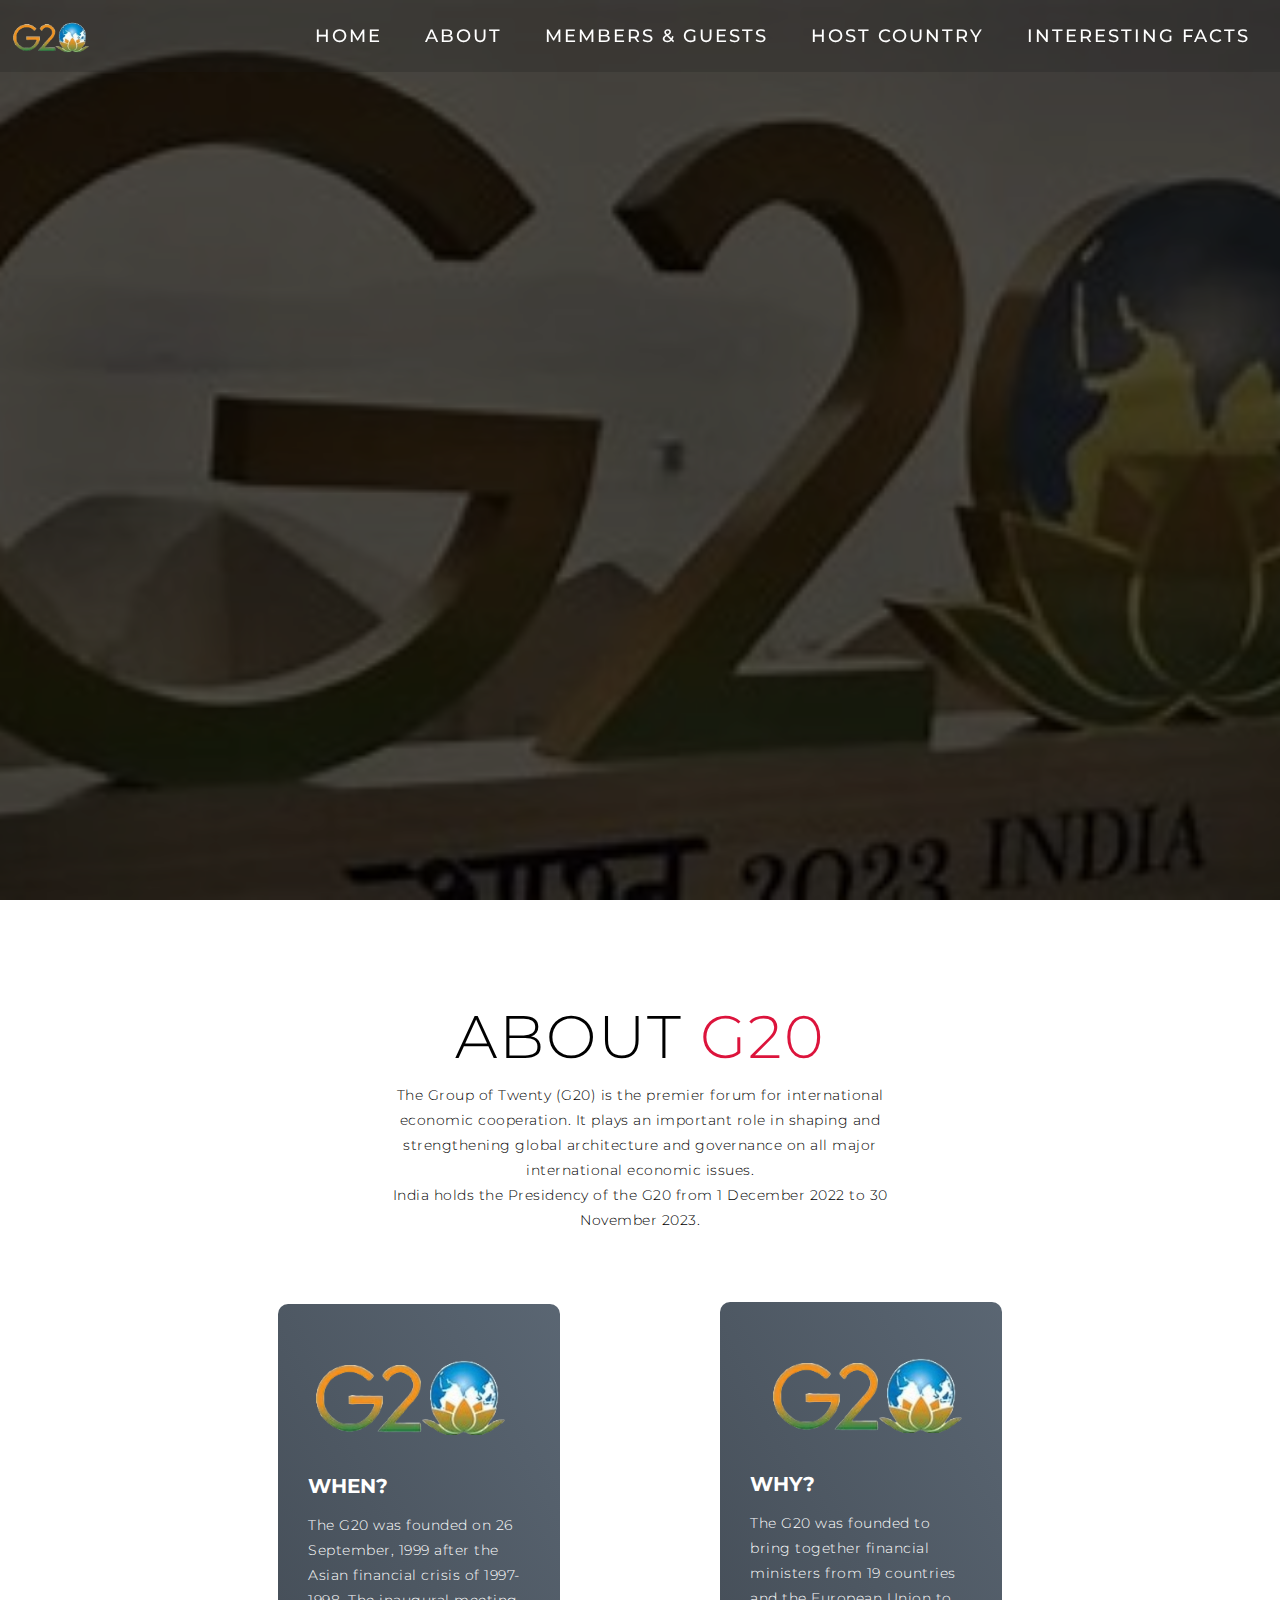
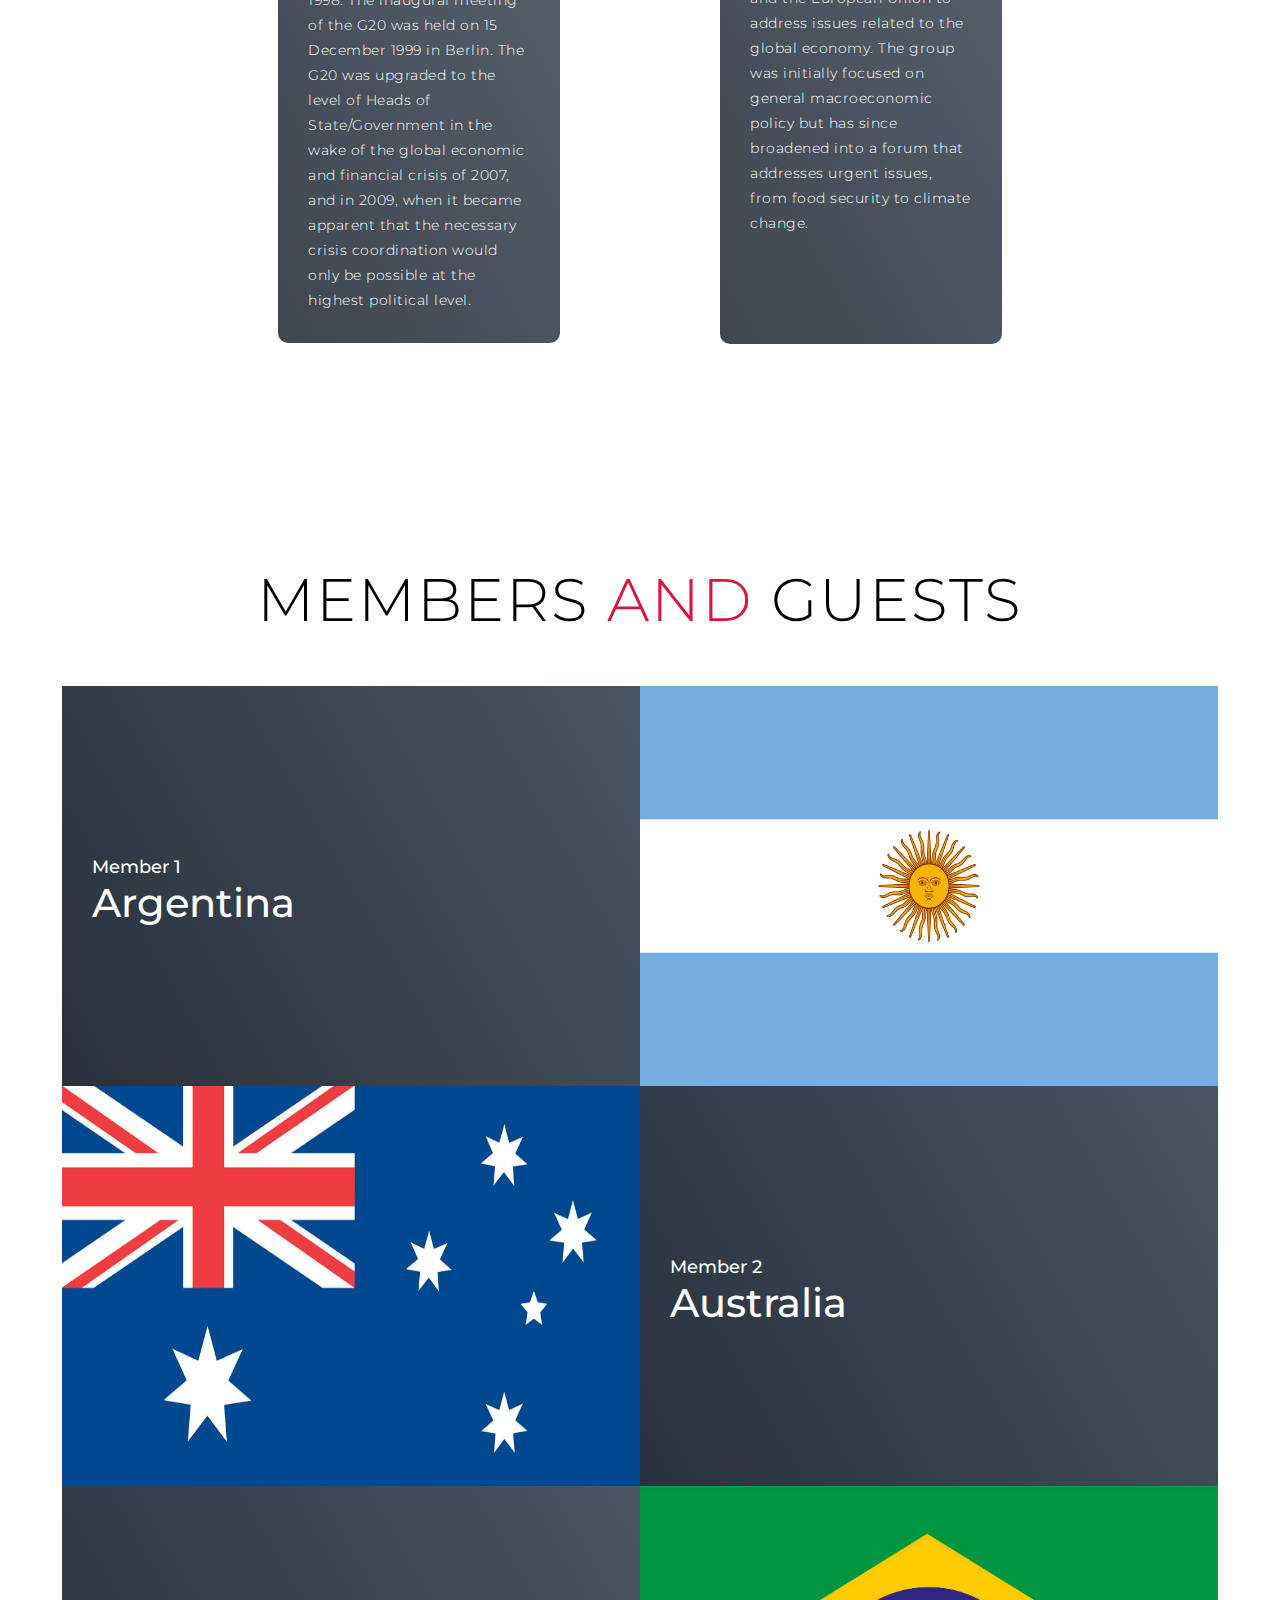
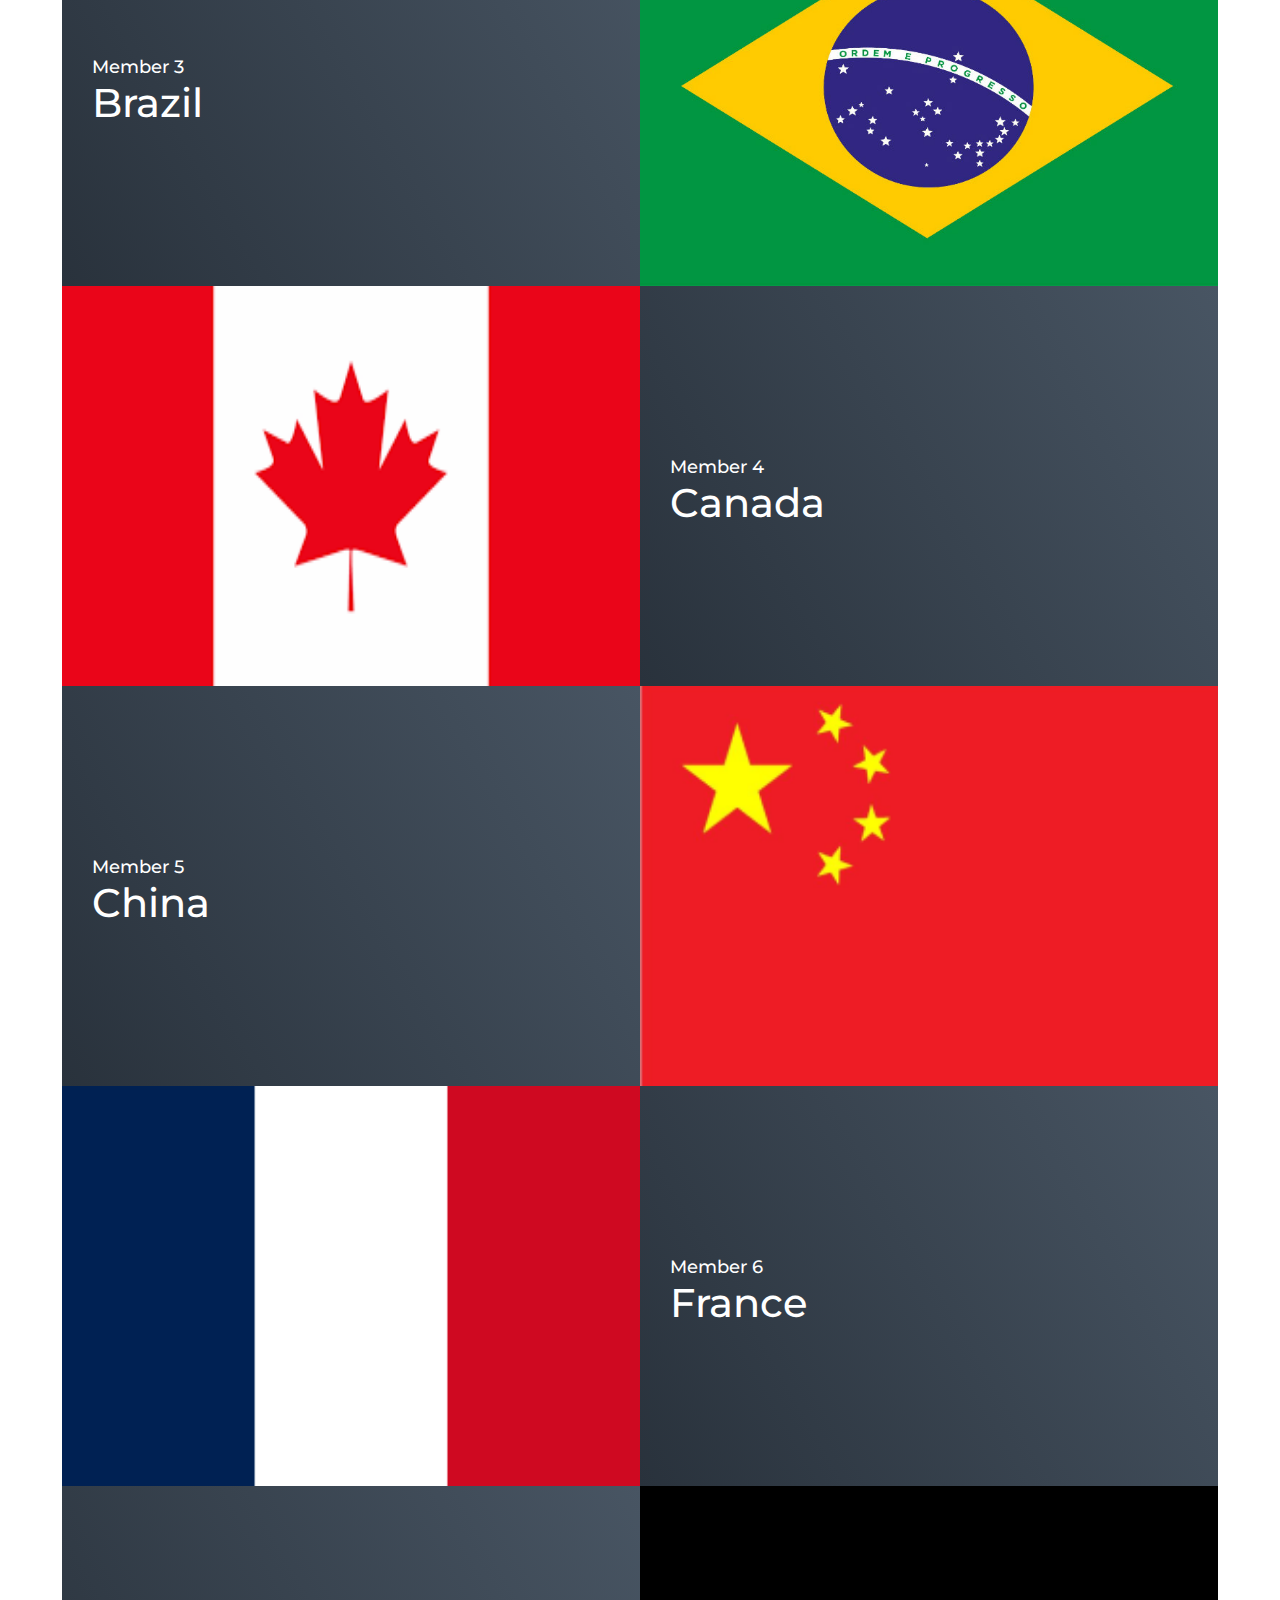
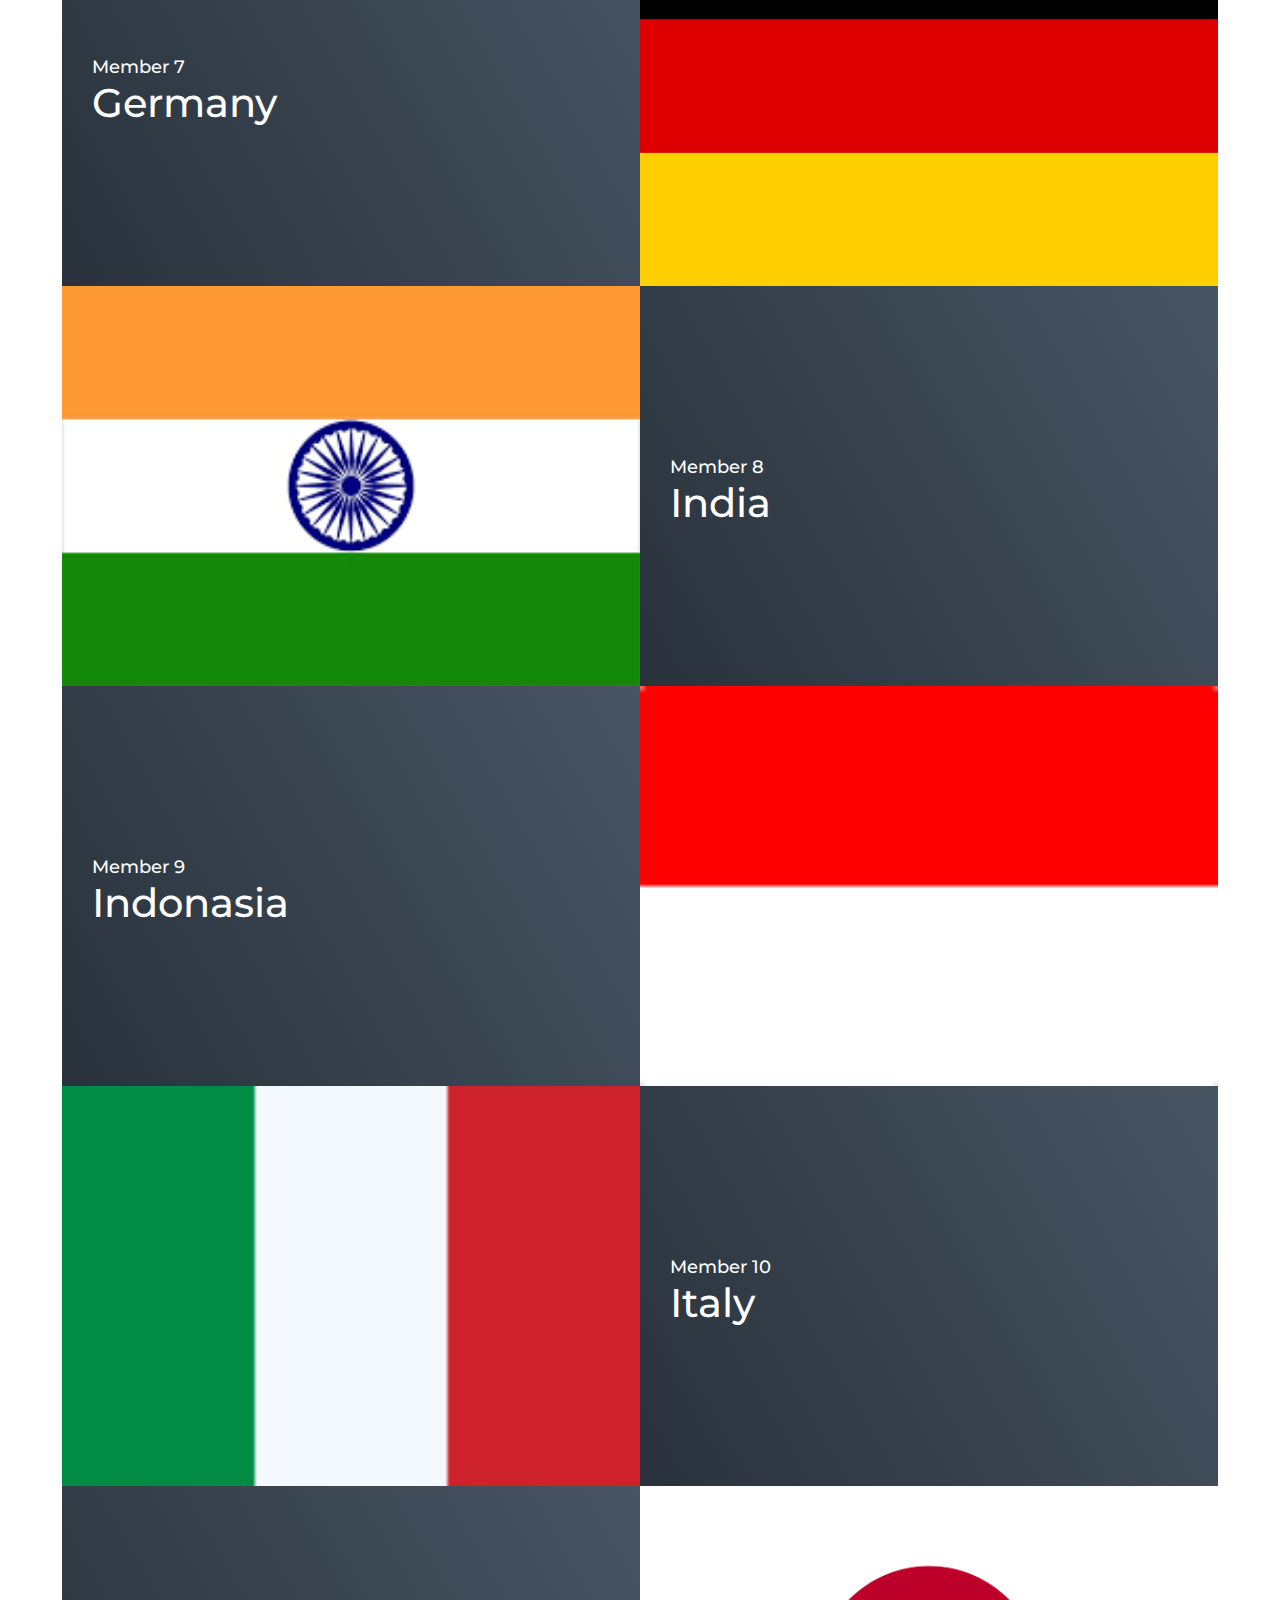
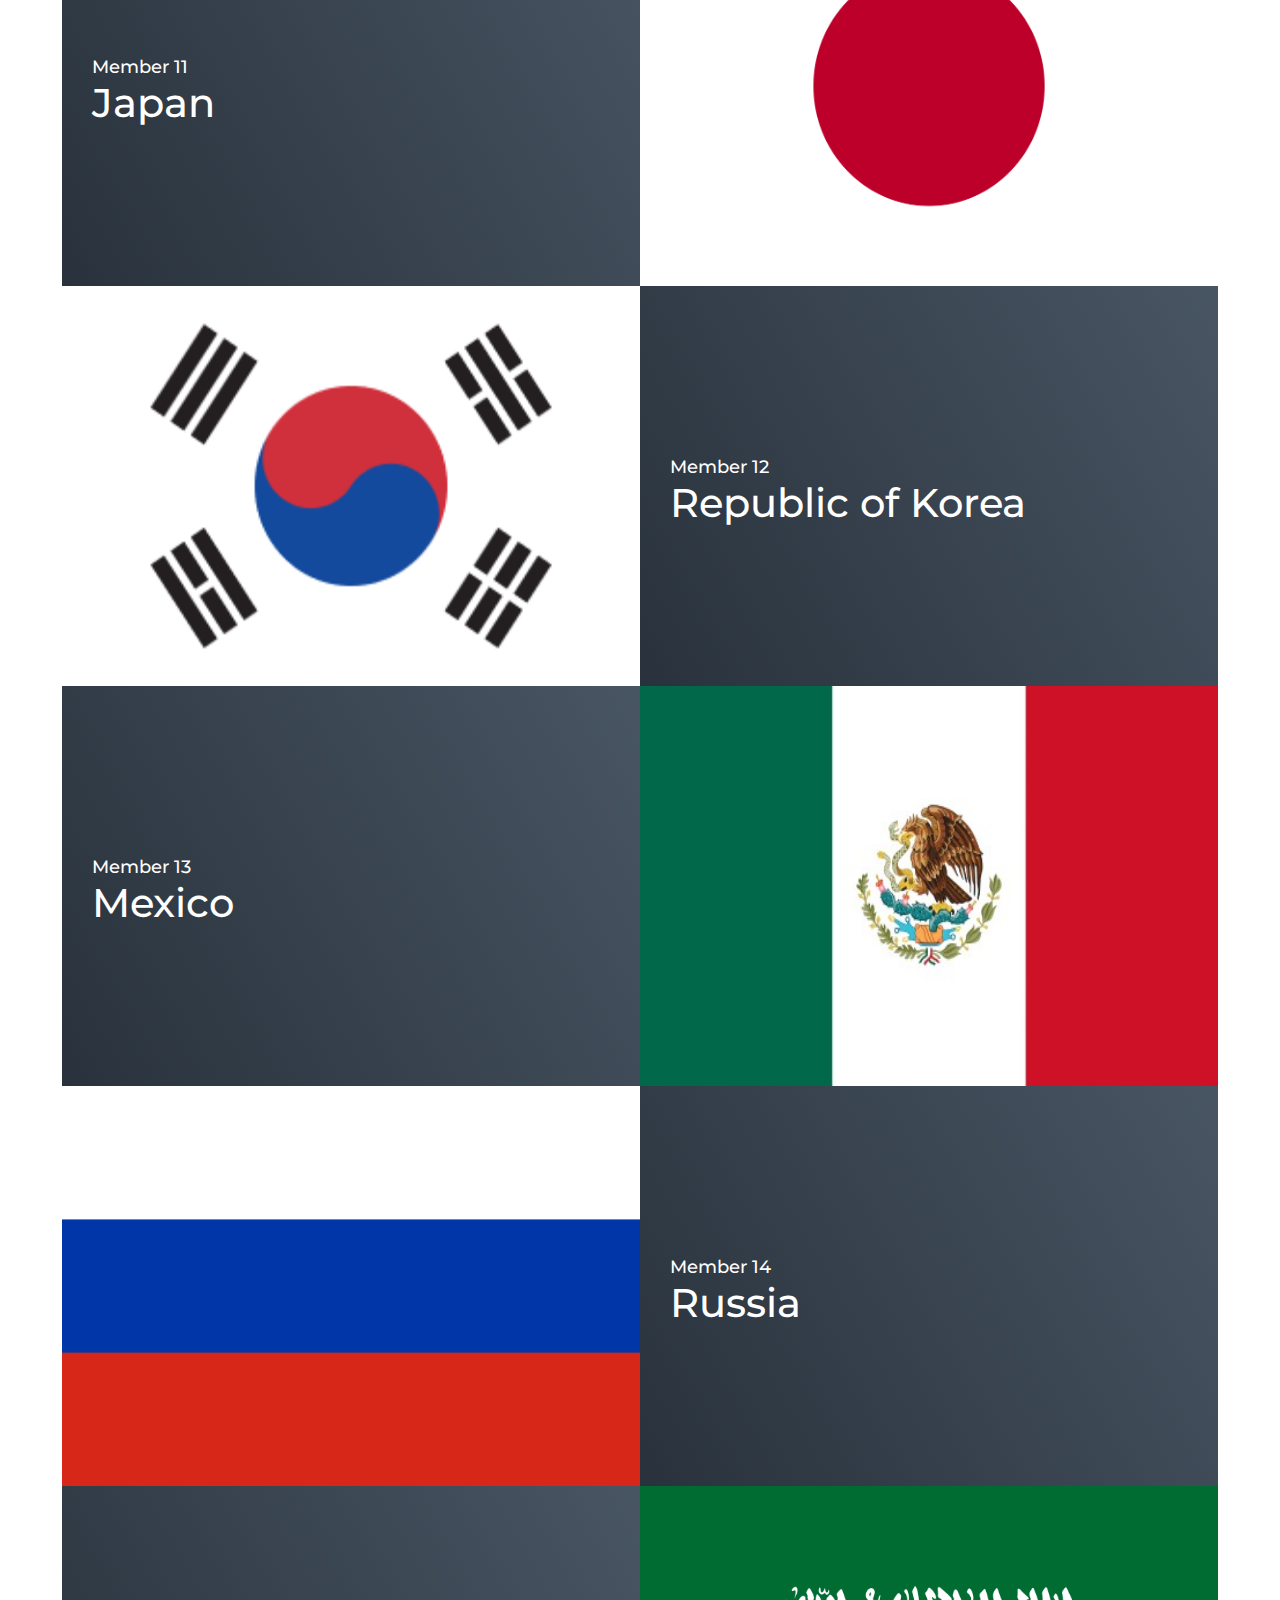
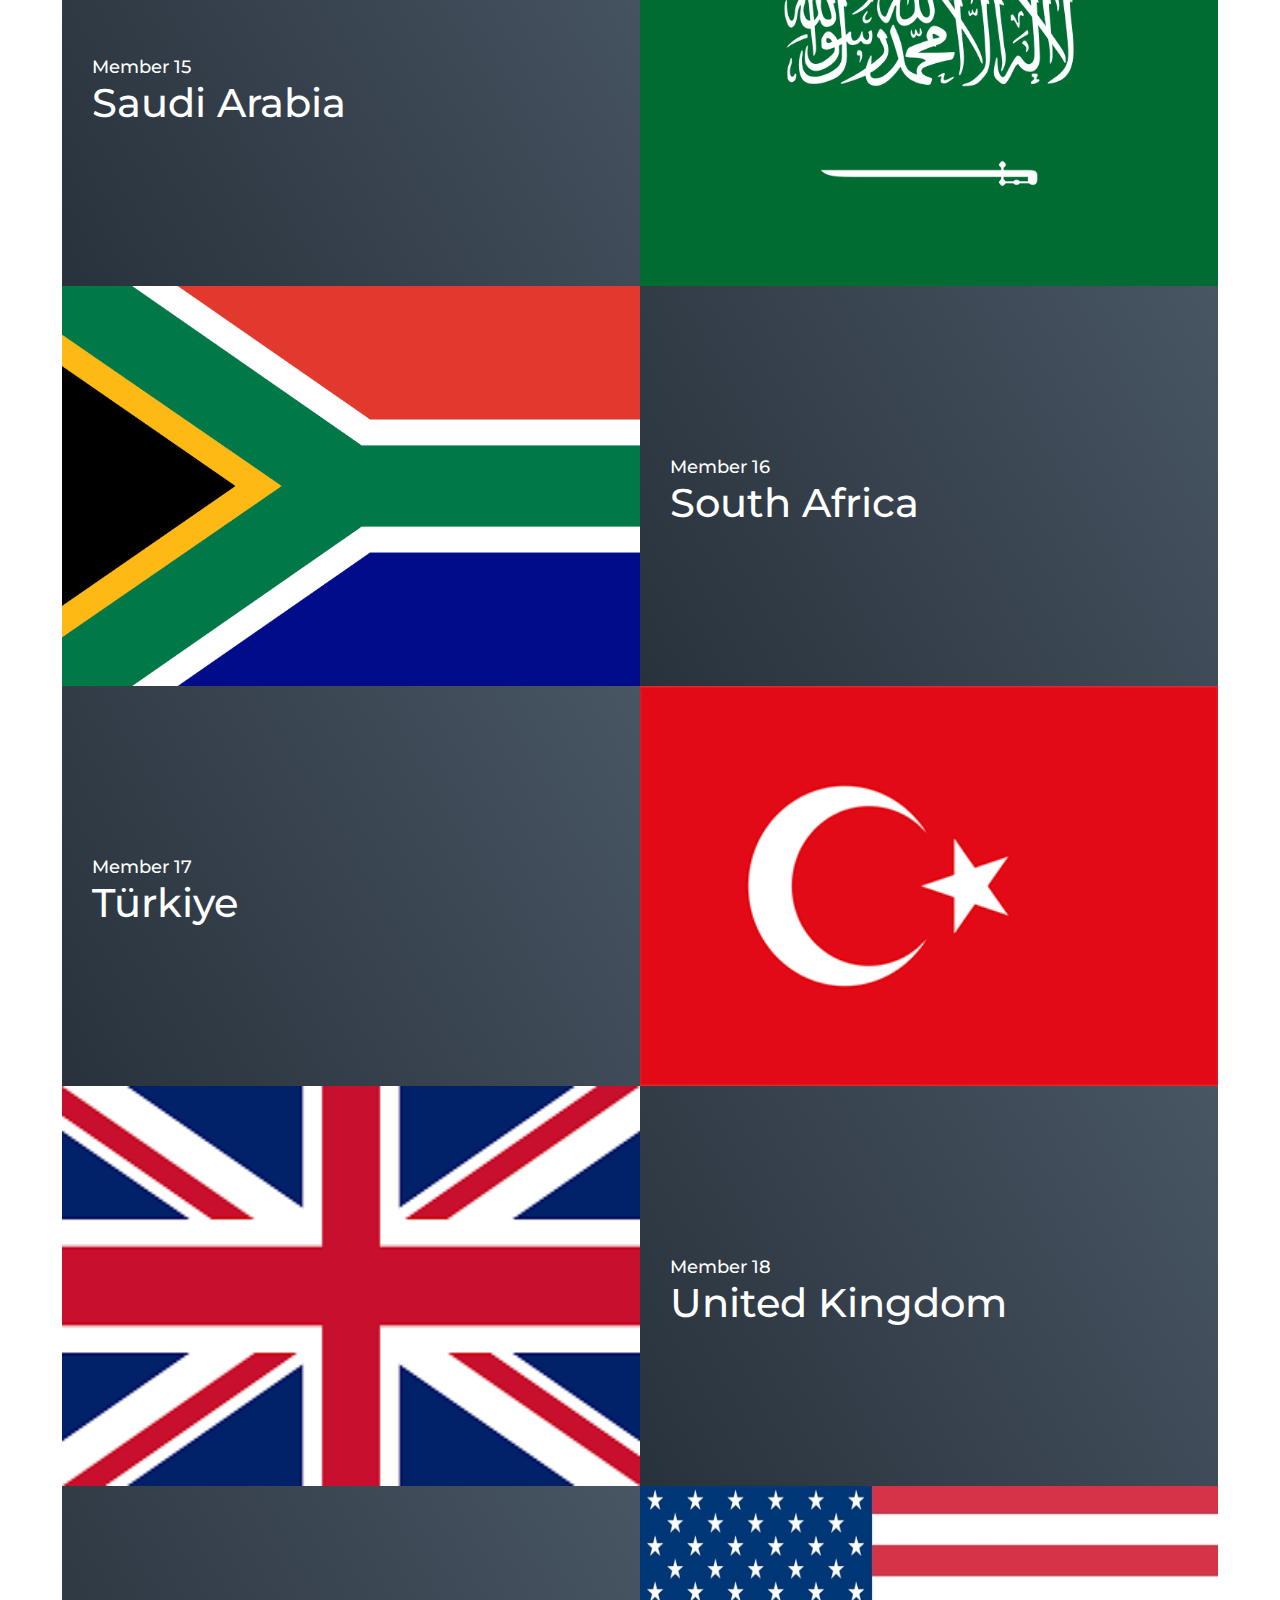
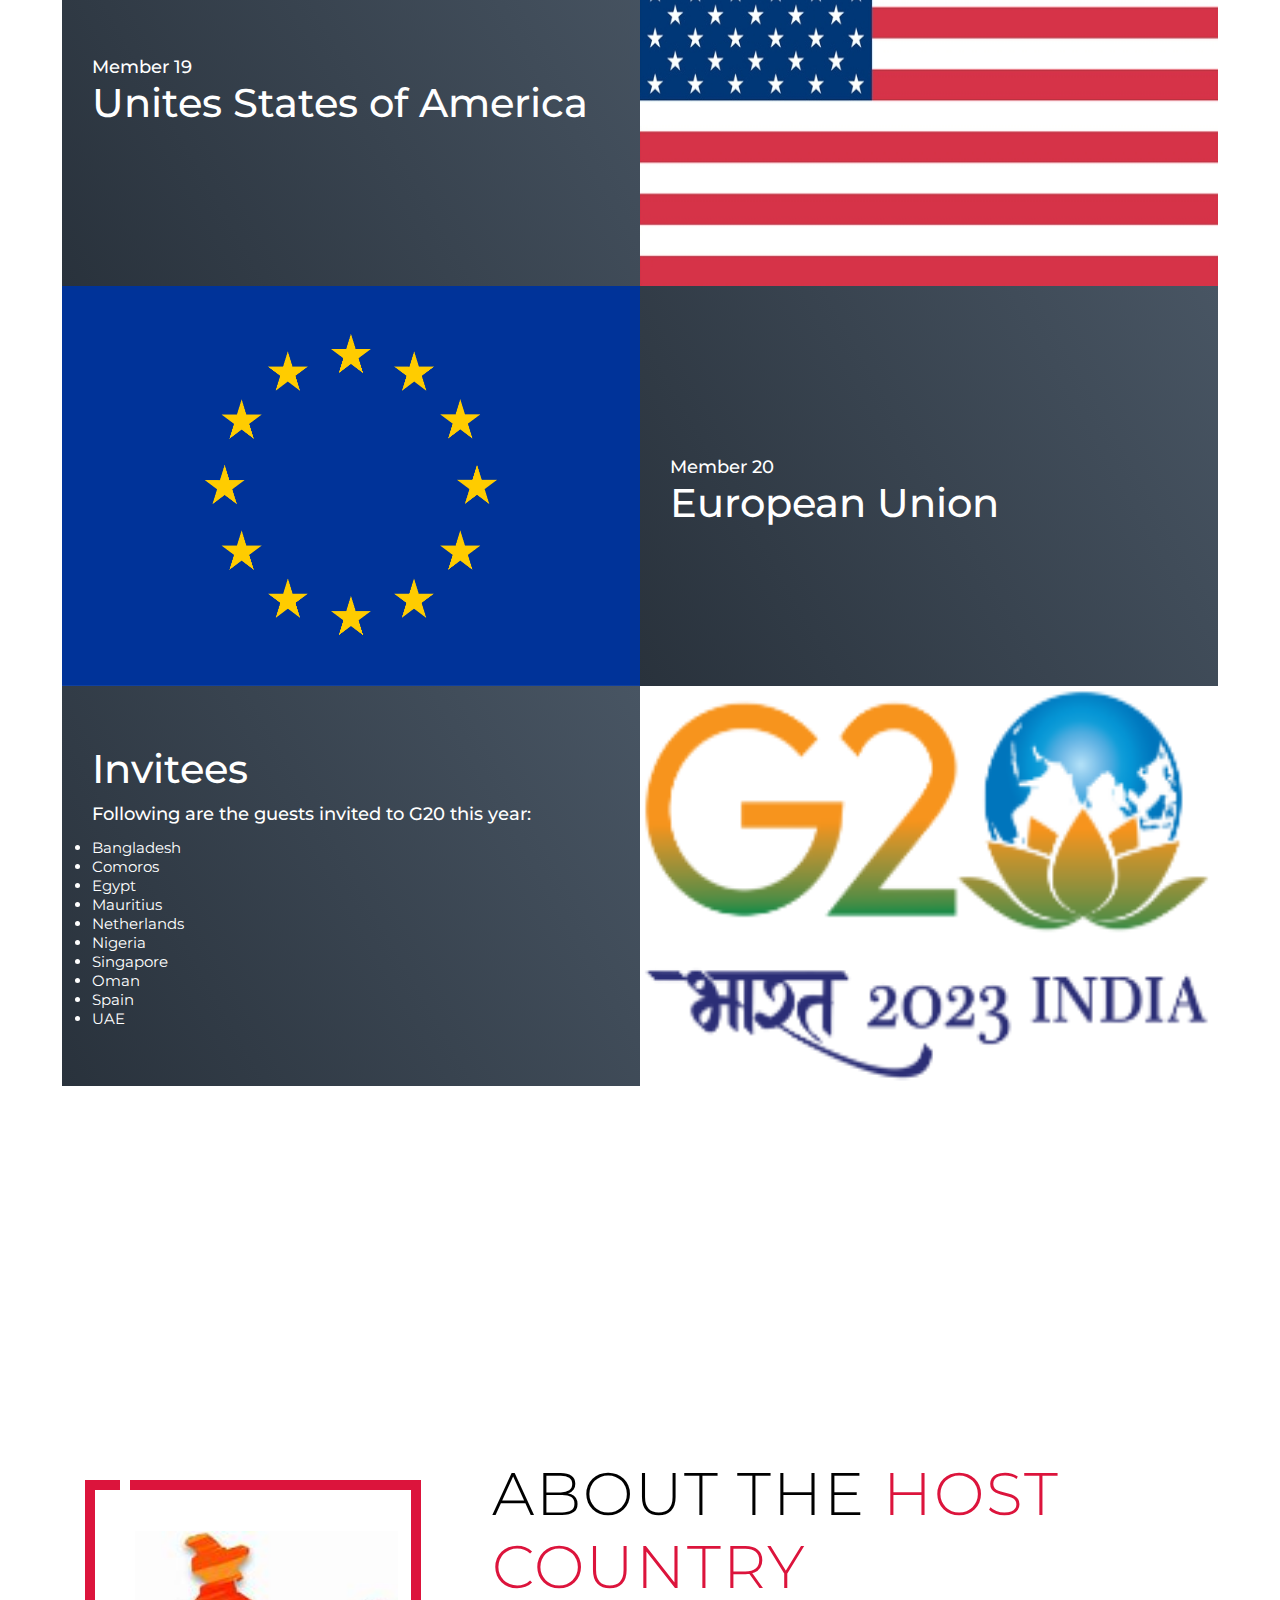
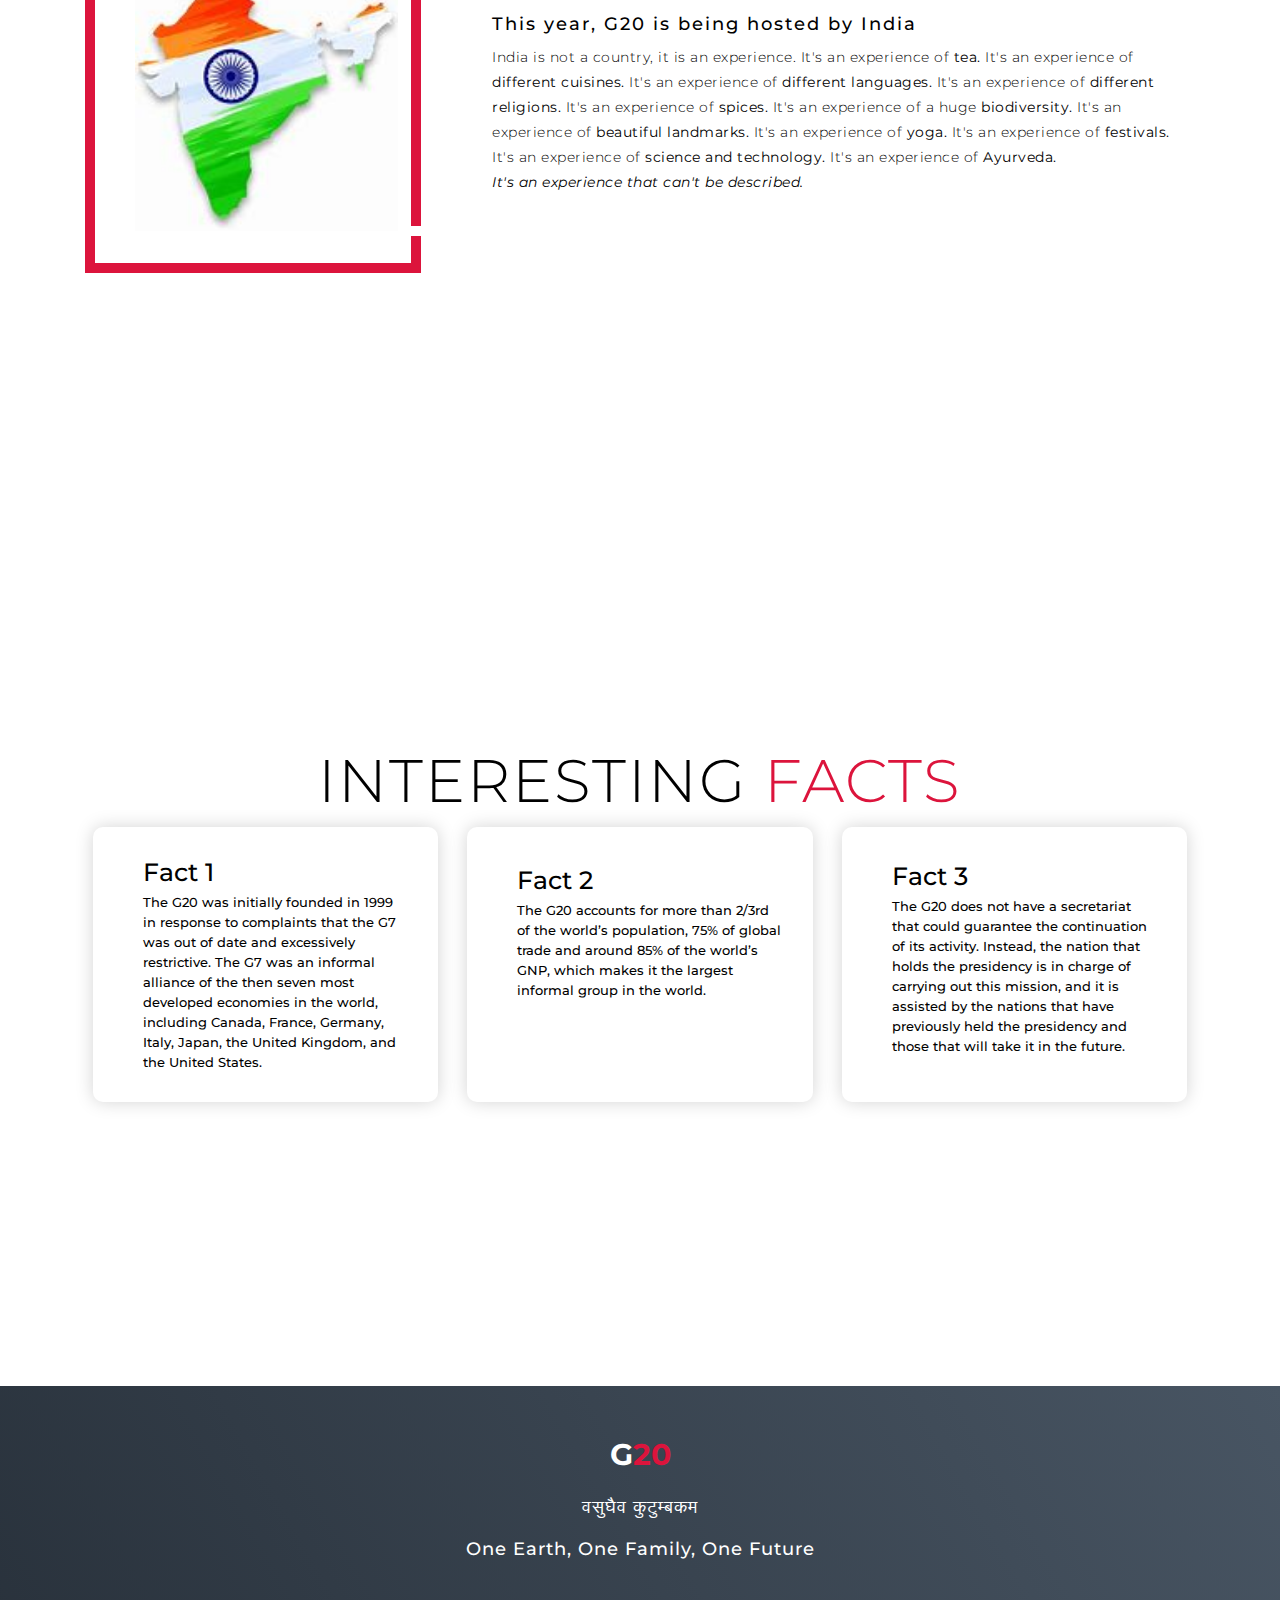
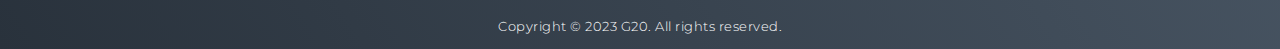
==== commit 7ea139db: "Update index.html" ====
--- a/index.html
+++ b/index.html
@@ -61,7 +61,7 @@
         <div class="service-item" style="margin-right: 80px;">
           <div class="icon"><img src="g20.png" width="200px" style="margin-right: 15px;"/></div>
           <h2>When?</h2>
-          <p>The G20 was founded 26 September, 1999 after the Asian financial crisis of 1997-1998. The inaugural meeting of the G20 was held on 15-16 December 1999 in Berlin. The G20 was upgraded to the level of Heads of State/Government in the wake of the global 
+          <p>The G20 was founded on 26 September, 1999 after the Asian financial crisis of 1997-1998. The inaugural meeting of the G20 was held on 15 December 1999 in Berlin. The G20 was upgraded to the level of Heads of State/Government in the wake of the global 
             economic and financial crisis of 2007, and in 2009, when it became apparent that the 
             necessary crisis coordination would only be possible at the highest political level.</p>
         </div>
